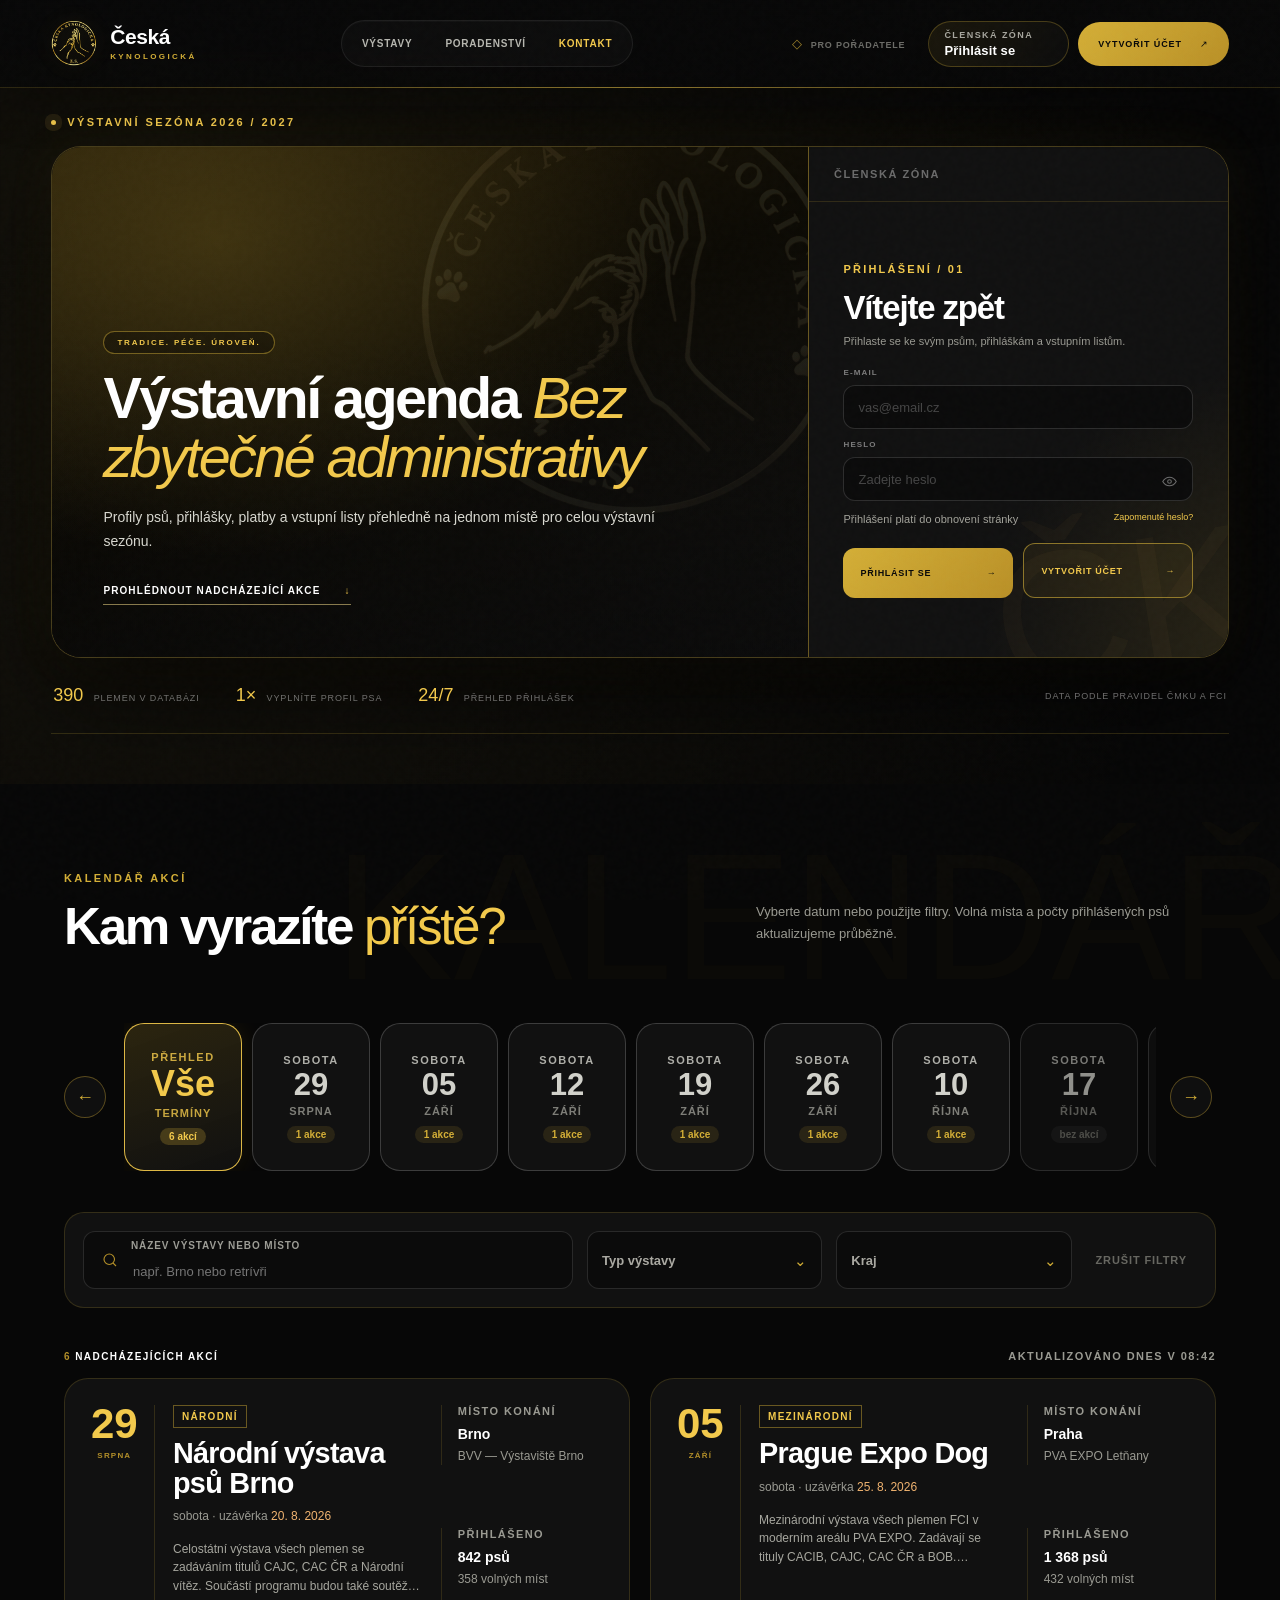
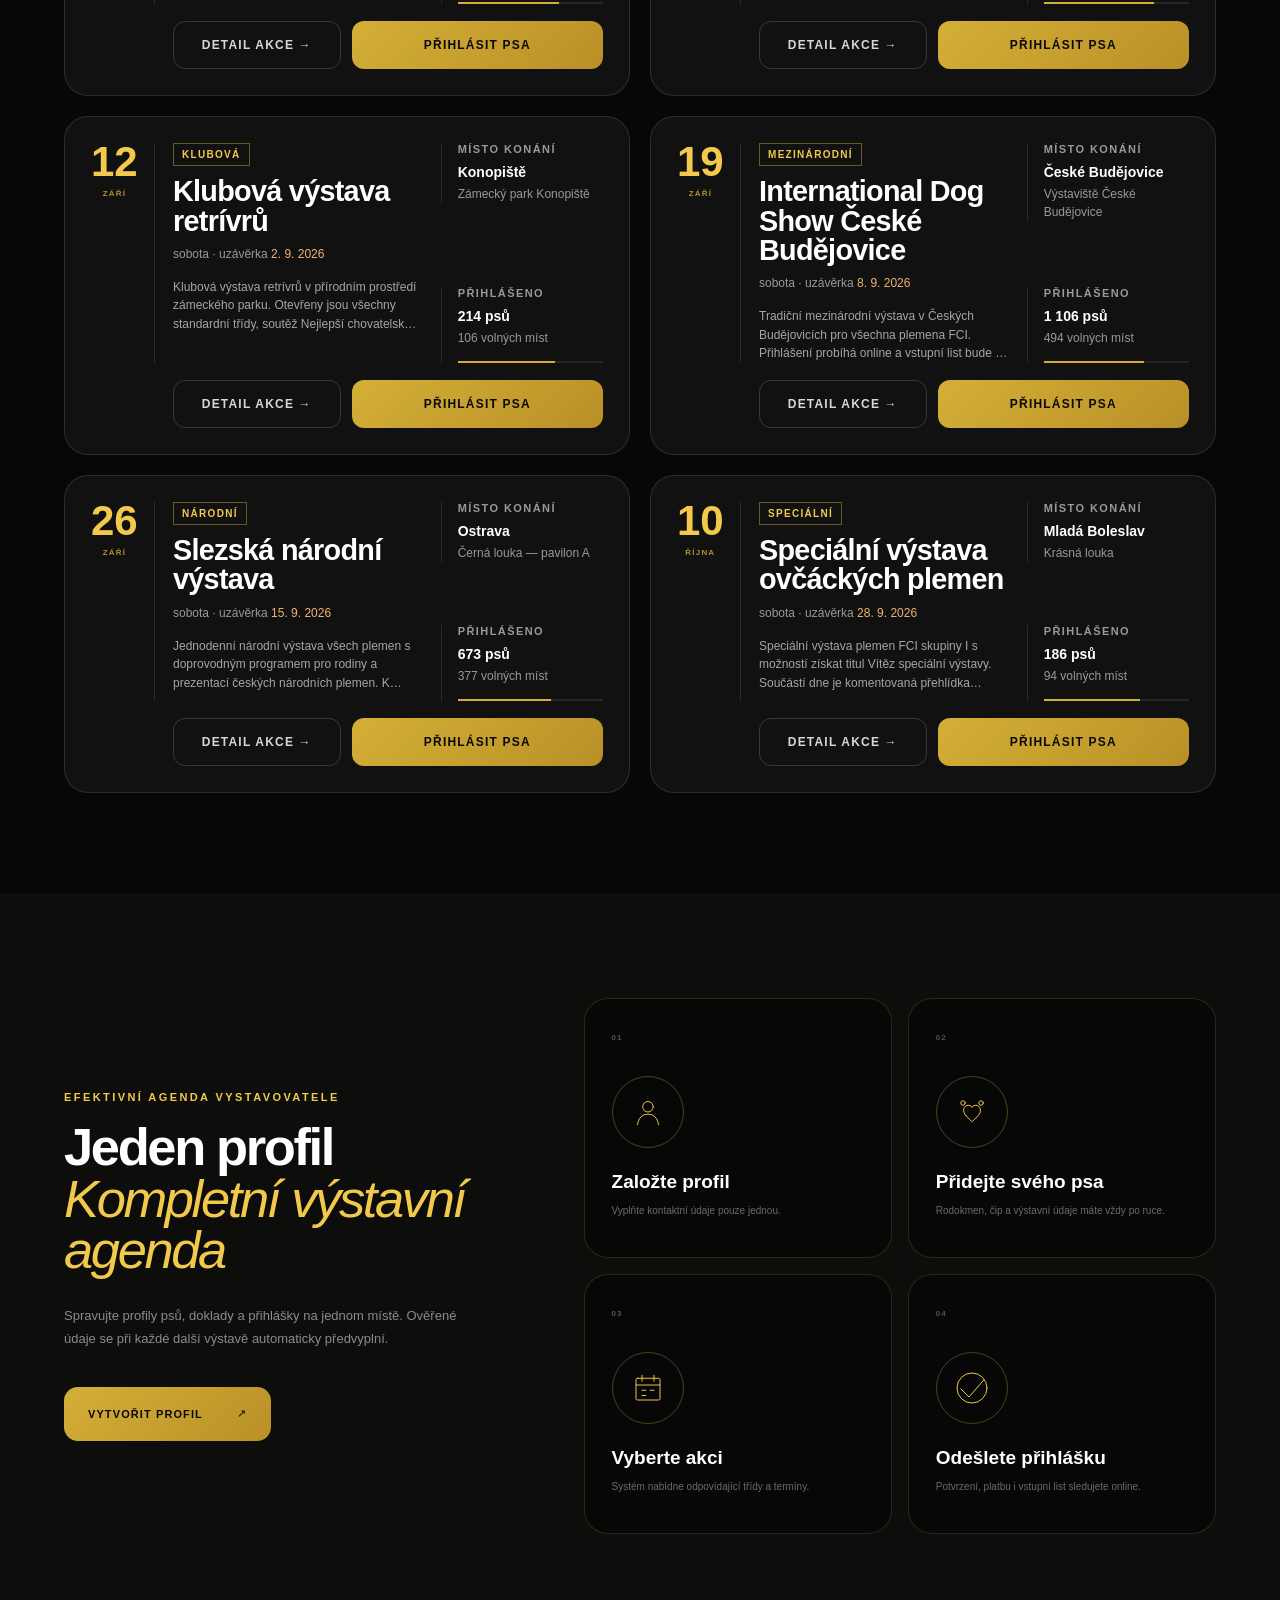
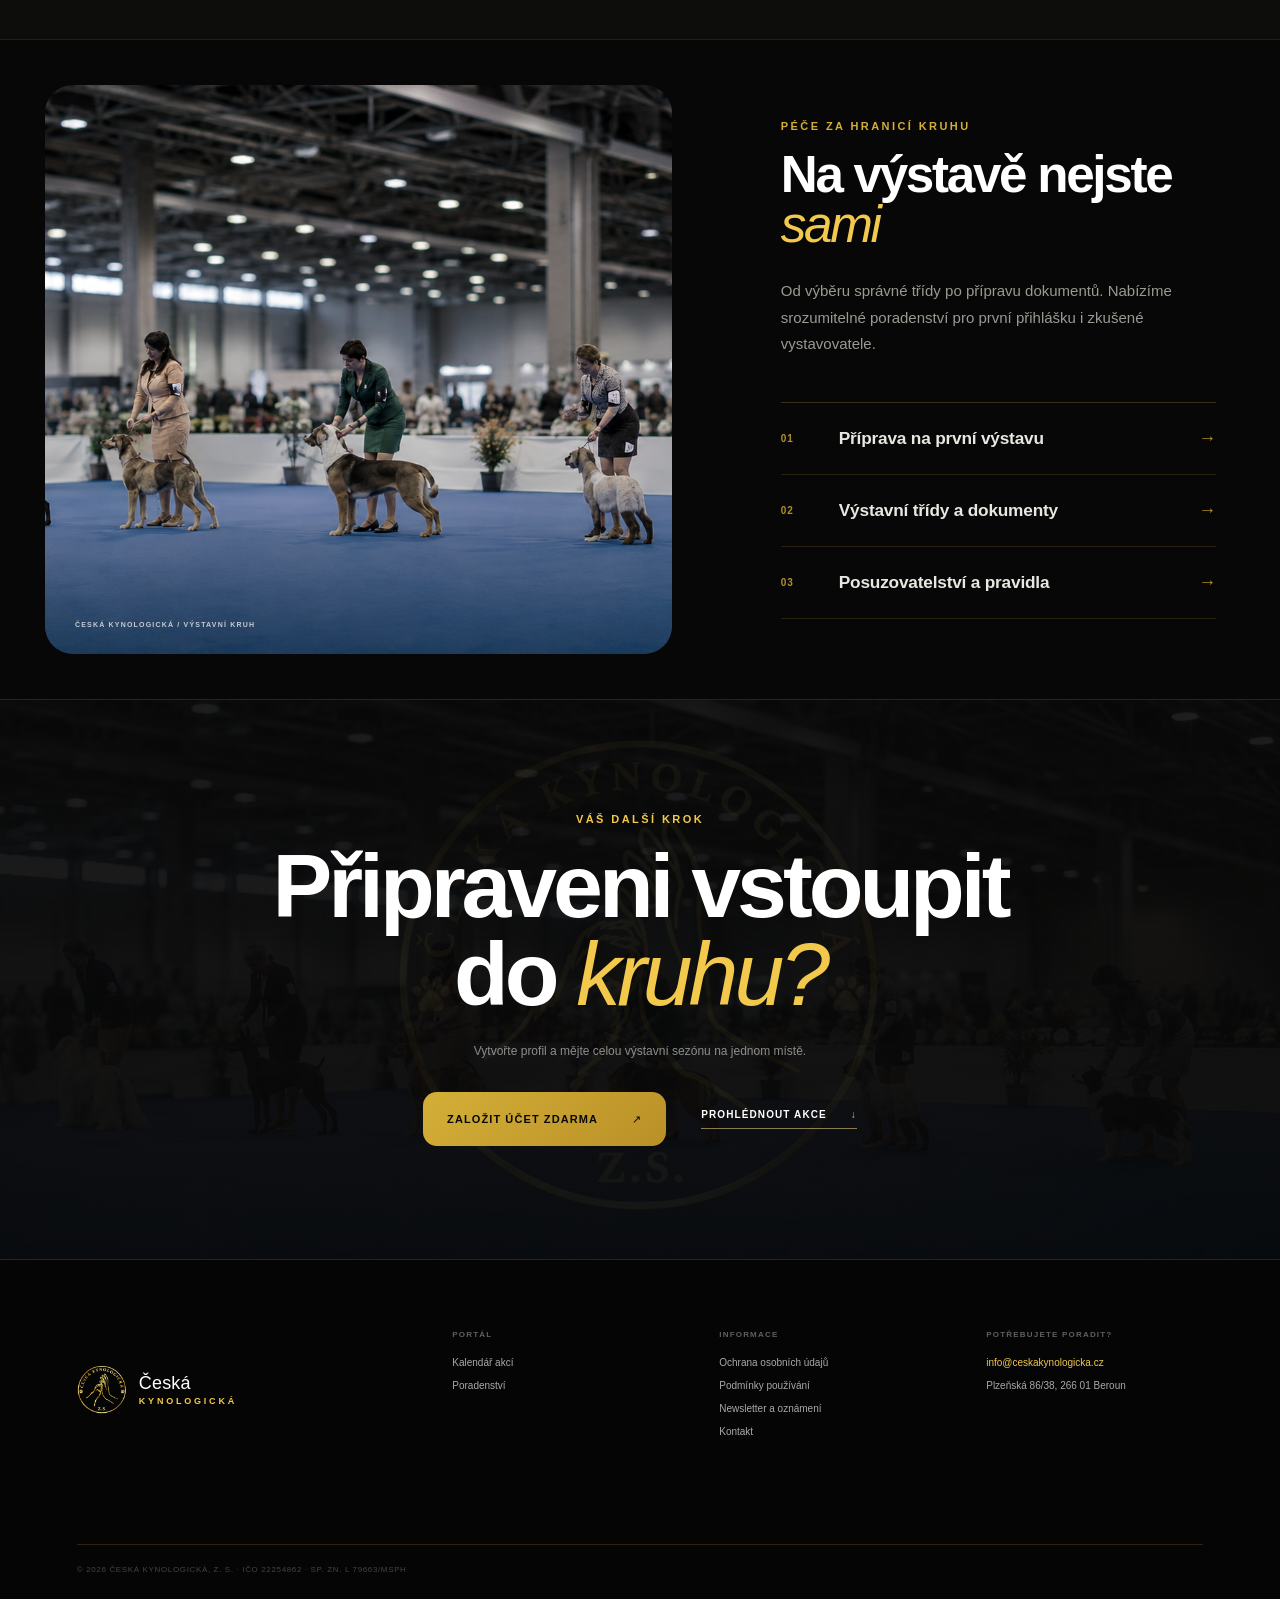
==== index.html @ 73553477 "1 verze" ====
<!doctype html>
<html lang="cs">
  <head>
    <meta charset="UTF-8" />
    <meta name="viewport" content="width=device-width, initial-scale=1.0" />
    <meta
      name="description"
      content="Česká kynologická — přehled výstav, profil psa a online přihlášky na jednom místě."
    />
    <meta name="theme-color" content="#090909" />
    <title>Česká kynologická | Výstavy psů</title>
    <link rel="icon" href="Zadani/logo-pruhledne.png" type="image/png" />
    <link rel="stylesheet" href="styles.css" />
    <link rel="stylesheet" href="portal.css" />
    <link rel="stylesheet" href="prototype-theme.css" />
  </head>
  <body>
    <div class="noise" aria-hidden="true"></div>

    <header class="site-header" id="top">
      <a class="brand" href="#top" aria-label="Česká kynologická — úvod">
        <img src="Zadani/logo-pruhledne.png" alt="" />
        <span>
          <b>Česká</b>
          <small>kynologická</small>
        </span>
      </a>

      <nav class="desktop-nav" aria-label="Hlavní navigace">
        <a href="#vystavy">Výstavy</a>
        <a href="#poradenstvi">Poradenství</a>
        <a href="#kontakt">Kontakt</a>
        <button class="desktop-profile-link" id="desktop-profile-link" type="button" data-open-member-profile hidden><span aria-hidden="true">○</span>Můj profil</button>
      </nav>

      <div class="header-actions">
        <button class="text-button admin-preview-link" type="button" data-enter-admin>
          <span aria-hidden="true">◇</span> Pro pořadatele
        </button>
        <button class="text-button header-member-access" id="header-member-access" type="button" data-open-account="login" aria-expanded="false" aria-controls="member-account-menu">
          <span class="header-member-guest-icon" aria-hidden="true">
            <svg viewBox="0 0 24 24"><circle cx="12" cy="8" r="3.5" /><path d="M5 20c.8-4.4 3.1-6.7 7-6.7s6.2 2.3 7 6.7" /></svg>
          </span>
          <span class="header-member-avatar" id="header-member-avatar" hidden>PN</span>
          <span class="header-member-copy">
            <small id="header-member-kicker">Členská zóna</small>
            <strong id="header-member-label">Přihlásit se</strong>
          </span>
          <span class="header-member-arrow" id="header-member-arrow" aria-hidden="true" hidden>→</span>
        </button>
        <button class="gold-button compact" id="header-register-button" type="button" data-open-account="register">
          Vytvořit účet
          <span aria-hidden="true">↗</span>
        </button>
        <button class="menu-button" type="button" aria-label="Otevřít menu" aria-expanded="false" aria-controls="mobile-navigation">
          <span></span><span></span>
        </button>
        <div class="member-account-menu" id="member-account-menu" hidden>
          <div class="member-account-menu-head"><span class="header-member-avatar">PN</span><div><small>Přihlášený profil</small><b>Petr Novák</b></div></div>
          <button type="button" data-open-member-zone><span>Členská zóna</span><small>Psi, přihlášky a výstavy</small></button>
          <button type="button" data-open-member-profile><span>Můj profil</span><small>Osobní a kontaktní údaje</small></button>
          <button class="member-account-signout" type="button" data-sign-out>Odhlásit se</button>
        </div>
      </div>

      <nav class="mobile-nav" id="mobile-navigation" aria-label="Mobilní navigace" hidden>
        <div class="mobile-nav-panel">
          <div class="mobile-nav-head">
            <div class="mobile-nav-title">
              <span>Hlavní nabídka</span>
              <b>Kam chcete pokračovat?</b>
            </div>
            <button class="mobile-nav-close" type="button" aria-label="Zavřít menu">×</button>
          </div>
          <div class="mobile-nav-links">
            <a href="#vystavy"><span>01</span><b>Výstavy</b><i>→</i></a>
            <a href="#poradenstvi"><span>02</span><b>Poradenství</b><i>→</i></a>
            <a href="#kontakt"><span>03</span><b>Kontakt</b><i>→</i></a>
            <button type="button" id="mobile-member-access" data-open-account="login"><span>04</span><b>Přihlásit se</b><i>→</i></button>
            <button type="button" id="mobile-profile-link" data-open-member-profile hidden><span>04</span><b>Můj profil</b><i>→</i></button>
            <button type="button" data-enter-admin><span>05</span><b>Pro pořadatele</b><i>↗</i></button>
          </div>
          <p class="mobile-nav-foot">Česká kynologická · výstavní sezóna 2026 / 2027</p>
        </div>
      </nav>
    </header>

    <main>
      <section class="hero-section" aria-labelledby="hero-title">
        <div class="eyebrow hero-eyebrow">
          <span class="live-dot"></span>
          Výstavní sezóna 2026 / 2027
        </div>

        <div class="hero-shell">
          <div class="video-pane">
            <div class="video-scrim"></div>

            <div class="hero-copy">
              <p class="kicker">Tradice. Péče. Úroveň.</p>
              <h1 id="hero-title">Výstavní agenda <em>Bez zbytečné administrativy</em></h1>
              <p>
                Profily psů, přihlášky, platby a vstupní listy přehledně na jednom
                místě pro celou výstavní sezónu.
              </p>
              <a class="hero-link" href="#vystavy">
                Prohlédnout nadcházející akce
                <span aria-hidden="true">↓</span>
              </a>
            </div>

            <div class="video-index" aria-hidden="true">
              <b>01</b><span></span><small>Česká kynologická</small>
            </div>
          </div>

          <aside class="login-pane" id="hero-auth-card" aria-label="Členská zóna">
            <div class="auth-flipper">
              <section class="auth-face auth-login-face" aria-labelledby="login-heading">
                <div class="login-topline">
                  <span>Členská zóna</span>
                </div>
                <div class="login-content" id="hero-login-content">
                  <span class="panel-number">PŘIHLÁŠENÍ / 01</span>
                  <h2 id="login-heading">Vítejte zpět</h2>
                  <p>Přihlaste se ke svým psům, přihláškám a vstupním listům.</p>

                  <form id="hero-login-form" class="login-form" novalidate>
                    <label>
                      <span>E-mail</span>
                      <input type="email" name="email" placeholder="vas@email.cz" autocomplete="email" required />
                    </label>
                    <label>
                      <span>Heslo</span>
                      <span class="password-field">
                        <input
                          type="password"
                          name="password"
                          placeholder="Zadejte heslo"
                          autocomplete="current-password"
                          required
                        />
                        <button class="password-toggle" type="button" aria-label="Zobrazit heslo">
                          <svg viewBox="0 0 24 24" aria-hidden="true">
                            <path d="M2.5 12s3.5-6 9.5-6 9.5 6 9.5 6-3.5 6-9.5 6-9.5-6-9.5-6Z" />
                            <circle cx="12" cy="12" r="2.6" />
                          </svg>
                        </button>
                      </span>
                    </label>
                    <div class="form-meta login-help-row">
                      <span class="session-note">Přihlášení platí do obnovení stránky</span>
                      <button class="inline-button" type="button" data-toast="Odkaz pro obnovu hesla jsme připravili.">
                        Zapomenuté heslo?
                      </button>
                    </div>
                    <div class="login-primary-actions">
                      <button class="gold-button login-submit" type="submit">
                        Přihlásit se
                        <span aria-hidden="true">→</span>
                      </button>
                      <button class="registration-button" type="button" data-hero-register>
                        Vytvořit účet
                        <span aria-hidden="true">→</span>
                      </button>
                    </div>
                  </form>
                </div>
                <div class="login-content hero-member-session" id="hero-member-session" hidden>
                  <span class="panel-number">PŘIHLÁŠENÝ PROFIL</span>
                  <div class="hero-member-identity"><span>PN</span><div><small>Členská zóna</small><h2>Petr Novák</h2></div></div>
                  <p>Spravujte své psy, přihlášky, dokumenty a platby na jednom místě.</p>
                  <div class="hero-member-summary"><span><b>2</b> psi v profilu</span><span><b>3</b> přihlášky</span></div>
                  <button class="gold-button" type="button" data-open-account="login">Otevřít členskou zónu <span>→</span></button>
                </div>
                <div class="panel-monogram" aria-hidden="true">ČK</div>
              </section>

              <section class="auth-face auth-register-face" aria-labelledby="hero-register-heading" aria-hidden="true">
                <div class="login-topline">
                  <span>Registrace / nový profil</span>
                  <button class="back-to-login" type="button" data-hero-login>← Přihlášení</button>
                </div>
                <div class="hero-register-content">
                  <div class="hero-register-fields">
                    <span class="panel-number">REGISTRACE / 02</span>
                    <h2 id="hero-register-heading">Vystavovatelský profil</h2>
                    <p>Údaje vyplníte jednou a následně je použijete pro všechny své psy a přihlášky.</p>
                    <form id="hero-register-form" class="hero-register-form" novalidate>
                      <div class="form-error-summary" id="registration-error-summary" role="alert" tabindex="-1" hidden>
                        <strong>Registraci zatím nelze odeslat</strong>
                        <p>Opravte prosím označená pole</p>
                        <ul></ul>
                      </div>
                      <fieldset class="registration-block">
                        <legend>Osobní údaje</legend>
                        <div class="hero-register-grid">
                          <label class="col-2 mobile-span-1"><span>Titul před</span><input name="titleBefore" autocomplete="honorific-prefix" placeholder="Ing." /></label>
                          <label class="col-4 mobile-span-3"><span>Jméno *</span><input name="firstName" autocomplete="given-name" required /></label>
                          <label class="col-4 mobile-span-3"><span>Příjmení *</span><input name="lastName" autocomplete="family-name" required /></label>
                          <label class="col-2 mobile-span-1"><span>Titul za</span><input name="titleAfter" autocomplete="honorific-suffix" placeholder="Ph.D." /></label>
                        </div>
                      </fieldset>

                      <fieldset class="registration-block">
                        <legend>Kontaktní údaje</legend>
                        <div class="hero-register-grid">
                          <label class="col-2 mobile-span-1"><span>Předvolba *</span><select name="dialCode" required><option value="+420">+420</option><option value="+421">+421</option><option value="+43">+43</option><option value="+49">+49</option></select></label>
                          <label class="col-4 mobile-span-3"><span>Telefonní číslo *</span><input type="tel" name="phone" autocomplete="tel-national" inputmode="tel" pattern="[0-9 ]{9,14}" placeholder="777 123 456" required /></label>
                          <label class="col-3 mobile-span-2"><span>E-mail *</span><input type="email" name="email" autocomplete="email" placeholder="vas@email.cz" required /></label>
                          <label class="col-3 mobile-span-2"><span>E-mail znovu *</span><input type="email" name="emailConfirmation" autocomplete="email" required /></label>
                        </div>
                      </fieldset>

                      <fieldset class="registration-block">
                        <legend>Trvalé bydliště</legend>
                        <div class="hero-register-grid">
                          <label class="col-5 mobile-span-4"><span>Ulice a č.p. *</span><input name="street" autocomplete="street-address" required /></label>
                          <label class="col-3 mobile-span-2"><span>Město *</span><input name="city" autocomplete="address-level2" required /></label>
                          <label class="col-2 mobile-span-2"><span>PSČ *</span><input name="zip" autocomplete="postal-code" inputmode="numeric" pattern="[0-9 ]{5,6}" required /></label>
                          <label class="col-2 mobile-span-4"><span>Stát *</span><select name="country" autocomplete="country-name" required><option>Česká republika</option><option>Slovensko</option><option>Rakousko</option><option>Německo</option><option>Polsko</option></select></label>
                        </div>
                      </fieldset>

                      <fieldset class="registration-block delivery-block">
                        <legend>Doručovací adresa</legend>
                        <label class="terms-check same-address-toggle"><input type="checkbox" name="sameAddress" checked /><span></span><span class="consent-copy">Stejná jako trvalé bydliště</span></label>
                        <div class="hero-register-grid delivery-address-fields" id="delivery-address-fields" hidden>
                          <label class="col-5 mobile-span-4"><span>Ulice a č.p. *</span><input name="deliveryStreet" autocomplete="shipping street-address" /></label>
                          <label class="col-3 mobile-span-2"><span>Město *</span><input name="deliveryCity" autocomplete="shipping address-level2" /></label>
                          <label class="col-2 mobile-span-2"><span>PSČ *</span><input name="deliveryZip" autocomplete="shipping postal-code" inputmode="numeric" pattern="[0-9 ]{5,6}" /></label>
                          <label class="col-2 mobile-span-4"><span>Stát *</span><select name="deliveryCountry" autocomplete="shipping country-name"><option>Česká republika</option><option>Slovensko</option><option>Rakousko</option><option>Německo</option><option>Polsko</option></select></label>
                        </div>
                      </fieldset>

                      <fieldset class="registration-block account-access-block">
                        <legend>Přístup do účtu</legend>
                        <div class="hero-register-grid">
                          <label class="col-4 mobile-span-4"><span>Uživatelské jméno *</span><input name="username" autocomplete="username" pattern="[A-Za-z0-9_.@-]{4,}" placeholder="např. jana.novakova" required /><small>Písmena, číslice a znaky _ . @ -</small></label>
                          <label class="col-4 mobile-span-2"><span>Heslo *</span><input type="password" name="password" autocomplete="new-password" minlength="8" pattern="(?=.*[a-z])(?=.*[A-Z])(?=.*\d).{8,}" required /><small>Min. 8 znaků, velké a malé písmeno, číslo.</small></label>
                          <label class="col-4 mobile-span-2"><span>Heslo znovu *</span><input type="password" name="passwordConfirmation" autocomplete="new-password" minlength="8" required /></label>
                        </div>
                      </fieldset>

                      <div class="registration-consents">
                        <label class="terms-check compact-consent primary-consent"><input type="checkbox" name="terms" required /><span></span><span class="consent-copy">Souhlasím s <a href="podminky.html">podmínkami</a> a potvrzuji seznámení se <a href="ochrana-osobnich-udaju.html">zpracováním osobních údajů</a>. *</span></label>
                        <label class="terms-check compact-consent adult-consent"><input type="checkbox" name="adult" required /><span></span><span class="consent-copy">Je mi alespoň 18 let, případně jednám jako zákonný zástupce. *</span></label>
                        <label class="terms-check compact-consent marketing-consent"><input type="checkbox" name="marketing" /><span></span><span class="consent-copy">Chci dobrovolně dostávat newsletter a pozvánky. <a href="newsletter.html">Podrobnosti</a></span></label>
                      </div>
                      <div class="registration-submit-bar">
                        <p><b>Máte vše vyplněno?</b><span>Povinné údaje zkontrolujeme před odesláním.</span></p>
                        <button class="gold-button hero-register-submit" type="submit">Dokončit registraci <span>→</span></button>
                      </div>
                    </form>
                  </div>

                  <div class="hero-registration-success" hidden>
                    <div class="success-seal">✓</div>
                    <span class="panel-number">REGISTRACE DOKONČENA</span>
                    <h2>Profil je připraven</h2>
                    <p>Účet pro adresu <b id="hero-registered-email">váš e-mail</b> byl vytvořen. Nyní můžete přidat své psy a spravovat přihlášky.</p>
                    <button class="gold-button" type="button" id="hero-continue-first-login">Otevřít můj profil <span>→</span></button>
                  </div>
                </div>
                <div class="panel-monogram" aria-hidden="true">ČK</div>
              </section>
            </div>
          </aside>
        </div>

        <div class="trust-row" aria-label="Výhody služby">
          <p><span>390</span> plemen v databázi</p>
          <p><span>1×</span> vyplníte profil psa</p>
          <p><span>24/7</span> přehled přihlášek</p>
          <p class="trust-note">Data podle pravidel ČMKU a FCI</p>
        </div>
      </section>

      <section class="events-section" id="vystavy" aria-labelledby="events-title">
        <div class="section-heading">
          <div>
            <p class="eyebrow dark">Kalendář akcí</p>
            <h2 id="events-title">Kam vyrazíte <em>příště?</em></h2>
          </div>
          <p class="heading-copy">
            Vyberte datum nebo použijte filtry. Volná místa a počty přihlášených psů
            aktualizujeme průběžně.
          </p>
        </div>

        <div class="calendar-reel-wrap" role="listbox" aria-label="Výběr data" tabindex="0">
          <button class="reel-arrow prev" id="calendar-prev" type="button" aria-label="Předchozí termíny">←</button>
          <div class="calendar-reel-glow" aria-hidden="true"></div>
          <div class="calendar-reel" id="calendar-reel"></div>
          <button class="reel-arrow next" id="calendar-next" type="button" aria-label="Další termíny">→</button>
        </div>

        <form class="event-filters" id="event-filters">
          <label class="search-field">
            <svg viewBox="0 0 24 24" aria-hidden="true">
              <circle cx="11" cy="11" r="7" />
              <path d="m20 20-4-4" />
            </svg>
            <span class="search-field-label">Název výstavy nebo místo</span>
            <input id="event-search" type="search" placeholder="např. Brno nebo retrívři" />
          </label>
          <div class="select-field" data-filter-label="Typ výstavy">
            <span>Typ výstavy</span>
            <select id="type-filter">
              <option value="all">Všechny typy</option>
              <option value="Mezinárodní">Mezinárodní</option>
              <option value="Národní">Národní</option>
              <option value="Klubová">Klubové</option>
              <option value="Speciální">Speciální</option>
            </select>
          </div>
          <div class="select-field" data-filter-label="Kraj">
            <span>Kraj</span>
            <select id="region-filter">
              <option value="all">Celá ČR</option>
              <option value="Praha">Praha</option>
              <option value="Středočeský">Středočeský kraj</option>
              <option value="Jihočeský">Jihočeský kraj</option>
              <option value="Jihomoravský">Jihomoravský kraj</option>
              <option value="Moravskoslezský">Moravskoslezský kraj</option>
            </select>
          </div>
          <button class="filter-reset" id="filter-reset" type="reset">Zrušit filtry</button>
        </form>

        <div class="list-heading">
          <p><span id="event-count">6</span> nadcházejících akcí</p>
          <span>Aktualizováno dnes v 08:42</span>
        </div>

        <div class="event-list" id="event-list" aria-live="polite"></div>
        <div class="empty-state" id="empty-state" hidden>
          <span>⌕</span>
          <h3>Žádná akce neodpovídá výběru</h3>
          <p>Zkuste jiné datum, typ výstavy nebo lokalitu.</p>
          <button class="outline-button" type="button" id="empty-reset">Zobrazit všechny akce</button>
        </div>
      </section>

      <section class="process-section" id="jak-to-funguje" aria-labelledby="process-title">
        <div class="process-intro">
          <p class="eyebrow">Efektivní agenda vystavovatele</p>
          <h2 id="process-title">Jeden profil<br /><em>Kompletní výstavní agenda</em></h2>
          <p>
            Spravujte profily psů, doklady a přihlášky na jednom místě. Ověřené údaje
            se při každé další výstavě automaticky předvyplní.
          </p>
          <button class="gold-button" type="button" data-open-account="register">
            Vytvořit profil
            <span aria-hidden="true">↗</span>
          </button>
        </div>

        <ol class="process-steps">
          <li>
            <span>01</span>
            <div class="step-icon" aria-hidden="true">
              <svg viewBox="0 0 48 48"><circle cx="24" cy="17" r="7" /><path d="M10 41c1.3-9 6-14 14-14s12.7 5 14 14" /></svg>
            </div>
            <h3>Založte profil</h3>
            <p>Vyplňte kontaktní údaje pouze jednou.</p>
          </li>
          <li>
            <span>02</span>
            <div class="step-icon" aria-hidden="true">
              <svg viewBox="0 0 48 48"><path d="M16 29c-6-6-3-14 3-14 4 0 5 3 5 3s1-3 5-3c6 0 9 8 3 14l-8 8-8-8Z" /><circle cx="12" cy="12" r="3" /><circle cx="36" cy="12" r="3" /></svg>
            </div>
            <h3>Přidejte svého psa</h3>
            <p>Rodokmen, čip a výstavní údaje máte vždy po ruce.</p>
          </li>
          <li>
            <span>03</span>
            <div class="step-icon" aria-hidden="true">
              <svg viewBox="0 0 48 48"><rect x="8" y="11" width="32" height="29" rx="2" /><path d="M8 20h32M16 7v8M32 7v8M16 27h5M27 27h5M16 34h5" /></svg>
            </div>
            <h3>Vyberte akci</h3>
            <p>Systém nabídne odpovídající třídy a termíny.</p>
          </li>
          <li>
            <span>04</span>
            <div class="step-icon" aria-hidden="true">
              <svg viewBox="0 0 48 48"><path d="M9 25 20 36 40 13" /><circle cx="24" cy="24" r="20" /></svg>
            </div>
            <h3>Odešlete přihlášku</h3>
            <p>Potvrzení, platbu i vstupní list sledujete online.</p>
          </li>
        </ol>
      </section>

      <section class="editorial-section" id="poradenstvi">
        <div class="editorial-image">
          <img src="cover.png" alt="Vystavovatelé se psy ve výstavním kruhu" loading="lazy" />
          <span>Česká kynologická / výstavní kruh</span>
        </div>
        <div class="editorial-copy">
          <p class="eyebrow dark">Péče za hranicí kruhu</p>
          <h2>Na výstavě nejste <em>sami</em></h2>
          <p>
            Od výběru správné třídy po přípravu dokumentů. Nabízíme srozumitelné
            poradenství pro první přihlášku i zkušené vystavovatele.
          </p>
          <div class="editorial-links">
            <a href="#kontakt"><span>01</span> Příprava na první výstavu <b>→</b></a>
            <a href="#kontakt"><span>02</span> Výstavní třídy a dokumenty <b>→</b></a>
            <a href="#kontakt"><span>03</span> Posuzovatelství a pravidla <b>→</b></a>
          </div>
        </div>
      </section>

      <section class="cta-section" id="kontakt">
        <img src="Zadani/logo-pruhledne.png" alt="" aria-hidden="true" />
        <p class="eyebrow">Váš další krok</p>
        <h2>Připraveni vstoupit<br />do <em>kruhu?</em></h2>
        <p>Vytvořte profil a mějte celou výstavní sezónu na jednom místě.</p>
        <div class="cta-actions">
          <button class="gold-button" type="button" data-open-account="register">Založit účet zdarma <span>↗</span></button>
          <a class="text-link" href="#vystavy">Prohlédnout akce <span>↓</span></a>
        </div>
      </section>
    </main>

    <footer class="site-footer">
      <div class="footer-brand">
        <img src="Zadani/logo-pruhledne.png" alt="" />
        <span><b>Česká</b><small>kynologická</small></span>
      </div>
      <div>
        <h3>Portál</h3>
        <a href="#vystavy">Kalendář akcí</a>
        <a href="#poradenstvi">Poradenství</a>
      </div>
      <div>
        <h3>Informace</h3>
        <a href="ochrana-osobnich-udaju.html">Ochrana osobních údajů</a>
        <a href="podminky.html">Podmínky používání</a>
        <a href="newsletter.html">Newsletter a oznámení</a>
        <a href="kontakt.html">Kontakt</a>
      </div>
      <div class="footer-contact">
        <h3>Potřebujete poradit?</h3>
        <a href="mailto:info@ceskakynologicka.cz">info@ceskakynologicka.cz</a>
        <span>Plzeňská 86/38, 266 01 Beroun</span>
      </div>
      <p class="copyright">© 2026 Česká kynologická, z. s. · IČO 22254862 · sp. zn. L 79663/MSPH</p>
    </footer>

    <section class="portal-shell member-portal-shell" id="member-portal" hidden aria-label="Členská zóna">
      <aside class="portal-sidebar">
        <a class="portal-brand" href="#" data-exit-portal aria-label="Česká kynologická — veřejný web">
          <img src="Zadani/logo-pruhledne.png" alt="" />
          <span><b>Česká</b><small>kynologická</small></span>
        </a>
        <div class="portal-account">
          <span>JN</span>
          <div><b>Petr Novák</b><small>Členský profil</small></div>
        </div>
        <nav aria-label="Členská navigace">
          <button class="active" type="button" data-member-panel="dogs"><span>◇</span><em>Moji psi</em><b id="member-dog-count">2</b></button>
          <div class="member-dog-subnav" aria-label="Profily psů">
            <div id="dog-roster-list">
              <button class="dog-roster-item active" type="button" data-dog-select="argo"><span>AG</span><div><b>Argo Golden Forest</b><small>Zlatý retrívr · pes</small></div><i>→</i></button>
              <button class="dog-roster-item" type="button" data-dog-select="bella"><span>BZ</span><div><b>Bella z Lučního dvora</b><small>Border kolie · fena</small></div><i>→</i></button>
            </div>
            <button class="dog-roster-add" type="button" data-open-dog><span>+</span><div><b>Přidat psa</b><small>Nový profil</small></div></button>
          </div>
          <button type="button" data-member-panel="applications"><span>▤</span><em>Přihlášky</em><b>3</b></button>
          <button type="button" data-member-panel="member-events"><span>□</span><em>Výstavy</em></button>
          <button type="button" data-member-panel="profile"><span>○</span><em>Můj profil</em></button>
        </nav>
        <div class="portal-sidebar-bottom">
          <button type="button" data-exit-portal>← Veřejný web</button>
          <button type="button" data-sign-out>Odhlásit se</button>
        </div>
      </aside>

      <div class="portal-main">
        <header class="portal-topbar">
          <button class="portal-menu" type="button" aria-label="Otevřít navigaci">☰</button>
          <div><span>Členská zóna</span><b id="member-panel-title">Moji psi</b></div>
          <button class="notification-button" type="button" aria-label="Oznámení">◌<i>2</i></button>
        </header>

        <main class="portal-content">
          <section class="portal-panel active" data-member-content="dogs">
            <div class="portal-welcome compact member-page-heading"><div><p class="eyebrow dark">Evidence psů</p><h1>Moji psi</h1><p>Každý pes má vlastní profil, dokumenty, ocenění a historii výstavních přihlášek</p></div><button class="gold-button" type="button" data-open-dog>+ Přidat psa</button></div>
            <div class="member-mobile-dog-switcher" aria-label="Vyberte profil psa">
              <button class="active" type="button" data-dog-select="argo"><span>AG</span><b>Argo</b></button>
              <button type="button" data-dog-select="bella"><span>BZ</span><b>Bella</b></button>
              <button class="member-mobile-add-dog" type="button" data-open-dog><span>+</span><b>Přidat</b></button>
            </div>
            <div class="member-dog-workspace" id="dog-profile-view">
              <article class="dog-detail-card">
                <header class="dog-detail-head"><div><span class="dog-detail-avatar" id="dog-detail-avatar">AG</span><div><p>Profil psa</p><h2 id="dog-detail-name">Argo Golden Forest</h2><small id="dog-detail-meta">Zlatý retrívr · pes</small></div></div><button class="dog-edit-button" id="dog-detail-edit" type="button" data-edit-dog>Upravit údaje →</button></header>
                <nav class="dog-detail-tabs" aria-label="Detail psa">
                  <button class="active" type="button" data-dog-tab="basic">Základní údaje</button>
                  <button type="button" data-dog-tab="documents">Dokumenty <b>2</b></button>
                  <button type="button" data-dog-tab="awards">Ocenění <b>2</b></button>
                </nav>

                <section class="dog-detail-section active" data-dog-tab-content="basic">
                  <section class="dog-summary-section"><div class="dog-form-heading"><span>01</span><div><h3>Identifikace psa</h3><p>Údaje podle průkazu původu a označení psa</p></div></div><dl class="dog-facts-grid">
                    <div class="wide"><dt>Celé jméno</dt><dd data-dog-display="fullName"></dd></div><div><dt>Jméno psa</dt><dd data-dog-display="callName"></dd></div><div><dt>Pohlaví</dt><dd data-dog-display="sex"></dd></div>
                    <div><dt>Zápisové číslo</dt><dd data-dog-display="registration"></dd></div><div><dt>Číslo čipu</dt><dd data-dog-display="chip"></dd></div><div><dt>Datum narození</dt><dd data-dog-display="birth"></dd></div><div><dt>Tetovací číslo</dt><dd data-dog-display="tattoo"></dd></div>
                  </dl></section>
                  <section class="dog-summary-section"><div class="dog-form-heading"><span>02</span><div><h3>Původ a plemeno</h3><p>Chovatelská stanice, chovatel a zařazení plemene</p></div></div><dl class="dog-facts-grid">
                    <div class="wide"><dt>Plemeno</dt><dd data-dog-display="breed"></dd></div><div class="wide"><dt>Skupina plemen</dt><dd data-dog-display="breedGroup"></dd></div><div><dt>Varieta</dt><dd data-dog-display="variety"></dd></div>
                    <div><dt>Chovatelská stanice</dt><dd data-dog-display="kennel"></dd></div><div><dt>Chovatel</dt><dd data-dog-display="breeder"></dd></div><div><dt>Vlastník</dt><dd>Petr Novák</dd></div>
                    <div><dt>Otec</dt><dd data-dog-display="fatherName"></dd><small data-dog-display="fatherRegistration"></small></div><div><dt>Matka</dt><dd data-dog-display="motherName"></dd><small data-dog-display="motherRegistration"></small></div>
                  </dl></section>
                </section>

                <section class="dog-detail-section" data-dog-tab-content="documents">
                  <div class="dog-section-intro"><div><p class="eyebrow dark">Doklady psa</p><h3>Dokumenty</h3><span>Nahrajte průkaz původu a další doklady ve formátu PDF, JPG nebo PNG</span></div></div>
                  <div class="member-upload-grid"><label class="member-upload-card"><input id="pedigree-upload" type="file" accept=".pdf,.jpg,.jpeg,.png" /><span>PP</span><div><b>Nahrát průkaz původu</b><small>PDF, JPG nebo PNG · max. 10 MB</small></div></label><label class="member-upload-card"><input id="dog-document-upload" type="file" accept=".pdf,.jpg,.jpeg,.png" multiple /><span>+</span><div><b>Přidat další dokument</b><small>Například pracovní certifikát nebo zdravotní vyšetření</small></div></label></div>
                  <div class="member-file-list" id="dog-document-list"><article><span class="file-type">PDF</span><div><b>Průkaz původu — Argo</b><small>argo-prukaz-puvodu.pdf · 1,8 MB</small></div><i class="status-badge paid">Ověřeno</i><button type="button" data-toast="Náhled dokumentu je připravený.">Zobrazit</button></article><article><span class="file-type image">JPG</span><div><b>Výsledek RTG</b><small>rtg-argo.jpg · 920 kB</small></div><i class="status-badge review">Čeká na kontrolu</i><button type="button" data-toast="Náhled dokumentu je připravený.">Zobrazit</button></article></div>
                </section>

                <section class="dog-detail-section" data-dog-tab-content="awards">
                  <div class="dog-section-intro"><div><p class="eyebrow dark">Výstavní výsledky</p><h3>Ocenění a šampionáty</h3><span>Uložte diplomy, posudky a potvrzení pro další přihlášky</span></div><label class="member-upload-button"><input id="award-upload" type="file" accept=".pdf,.jpg,.jpeg,.png" multiple />+ Nahrát ocenění</label></div>
                  <div class="award-list" id="dog-award-list"><article><time><b>12</b><span>KVĚ<br />2026</span></time><div><span class="status-badge paid">V1 · CAC</span><h4>Klubová výstava retrívrů</h4><p>Třída otevřená · rozhodčí Marie Novotná</p><small>diplom-klubova-vystava.pdf</small></div><button type="button" data-toast="Náhled ocenění je připravený.">Dokument →</button></article><article><time><b>18</b><span>DUB<br />2026</span></time><div><span class="status-badge paid">V1 · CACIB</span><h4>Jarní mezinárodní výstava Praha</h4><p>Třída otevřená · rozhodčí Petr Vacek</p><small>posudek-praha.jpg</small></div><button type="button" data-toast="Náhled ocenění je připravený.">Dokument →</button></article></div>
                </section>
              </article>
            </div>

            <section class="dog-create-view" id="dog-create-view" hidden>
              <header class="dog-create-head"><button type="button" data-cancel-dog-create>← Zpět k profilu</button><div><p class="eyebrow dark" id="dog-form-eyebrow">Nový profil psa</p><h2 id="dog-form-title">Přidat psa</h2><span id="dog-form-copy">Údaje vyplňte podle průkazu původu. Fotografii můžete doplnit dobrovolně</span></div></header>
              <form class="dog-create-form" id="dog-create-form" novalidate>
                <section class="dog-create-intro">
                  <label class="dog-photo-upload"><input id="new-dog-photo" name="newDogPhoto" type="file" accept=".jpg,.jpeg,.png" /><span id="dog-photo-preview"><b>+</b><small>Fotografie psa</small></span></label>
                  <div><h3>Základní profil</h3><p>Fotografie je nepovinná. Pro další přihlášky jsou důležité především údaje z průkazu původu</p><small>JPG nebo PNG · maximálně 10 MB</small></div>
                </section>

                <section class="dog-form-group"><div class="dog-form-heading"><span>01</span><div><h3>Identifikace psa</h3><p>Povinné identifikační údaje a označení psa</p></div></div><div class="member-form-grid floating-form-grid">
                  <label class="floating-field span-4"><input name="newDogCallName" placeholder=" " required /><span>Jméno psa *</span></label><label class="floating-field span-8"><input name="newDogName" placeholder=" " required /><span>Celé jméno podle průkazu původu *</span></label>
                  <label class="floating-field span-4"><input name="newDogRegistration" placeholder=" " required /><span>Zápisové číslo *</span></label><label class="floating-field span-4"><input name="newDogChip" inputmode="numeric" placeholder=" " required /><span>Číslo čipu *</span></label><label class="floating-field span-4"><input name="newDogTattoo" placeholder=" " /><span>Tetovací číslo</span></label>
                  <label class="floating-field span-4"><input type="date" name="newDogBirth" placeholder=" " required /><span>Datum narození *</span></label><label class="floating-field span-4"><select name="newDogSex" required><option value="" selected></option><option>Pes</option><option>Fena</option></select><span>Pohlaví *</span></label><label class="floating-field span-4"><input name="newDogVariety" placeholder=" " /><span>Varieta plemene</span></label>
                </div></section>

                <section class="dog-form-group"><div class="dog-form-heading"><span>02</span><div><h3>Původ a plemeno</h3><p>Plemeno vyberete z kompletního katalogu ČMKU</p></div></div><div class="member-form-grid floating-form-grid">
                  <label class="floating-field span-4"><input name="newDogKennel" placeholder=" " /><span>Chovatelská stanice</span></label><label class="floating-field span-4"><input name="newDogBreeder" placeholder=" " /><span>Chovatel</span></label>
                  <div class="floating-picker-wrap span-4"><button class="floating-picker" type="button" data-open-breed-picker="group"><span>Skupina plemen *</span><b id="new-dog-group-label">Vybrat skupinu</b><i>⌄</i></button><input id="new-dog-group" name="newDogBreedGroup" type="hidden" required /></div>
                  <div class="floating-picker-wrap span-6"><button class="floating-picker" type="button" data-open-breed-picker="breed"><span>Plemeno *</span><b id="new-dog-breed-label">Vybrat plemeno</b><i>⌄</i></button><input id="new-dog-breed" name="newDogBreed" type="hidden" required /></div><label class="floating-field span-3"><input name="newDogFatherRegistration" placeholder=" " /><span>Zápisové číslo otce</span></label><label class="floating-field span-3"><input name="newDogFatherName" placeholder=" " /><span>Jméno otce</span></label>
                  <label class="floating-field span-6"><input value="Petr Novák" placeholder=" " readonly /><span>Jméno vlastníka</span></label><label class="floating-field span-3"><input name="newDogMotherRegistration" placeholder=" " /><span>Zápisové číslo matky</span></label><label class="floating-field span-3"><input name="newDogMotherName" placeholder=" " /><span>Jméno matky</span></label>
                </div></section>

                <section class="dog-create-documents"><div><h3>Průkaz původu</h3><p>Doklad můžete nahrát nyní nebo později v profilu psa</p></div><label><input name="newDogPedigree" type="file" accept=".pdf,.jpg,.jpeg,.png" /><span>↑</span><b>Nahrát dokument</b><small>PDF, JPG nebo PNG</small></label></section>
                <div class="dog-create-actions"><button class="outline-button" type="button" data-cancel-dog-create>Zrušit</button><button class="gold-button" id="dog-form-submit" type="submit">Vytvořit profil psa →</button></div>
              </form>
            </section>
          </section>

          <section class="portal-panel" data-member-content="applications">
            <div class="portal-welcome compact"><div><p class="eyebrow dark">Historie a stav</p><h1>Moje přihlášky</h1><p>Stav přihlášení, plateb a vstupních listů přehledně na jednom místě.</p></div></div>
            <div class="member-application-list"><article><div class="member-application-date"><b>05</b><span>ZÁŘ 2026</span></div><div class="member-application-main"><span>Mezinárodní výstava</span><h2>Prague Expo Dog</h2><p>PVA EXPO Letňany, Praha</p></div><div class="member-application-dog"><span>Přihlášený pes</span><b>Argo Golden Forest</b><small>Třída otevřená</small></div><div class="member-application-state"><span class="status-badge paid">Zaplaceno</span><small>1 100 Kč</small></div><button type="button" data-member-application-detail="prague">Detail →</button></article><article><div class="member-application-date"><b>29</b><span>SRP 2026</span></div><div class="member-application-main"><span>Národní výstava</span><h2>Národní výstava psů Brno</h2><p>BVV — Výstaviště Brno</p></div><div class="member-application-dog"><span>Přihlášený pes</span><b>Bella z Lučního dvora</b><small>Třída mladých</small></div><div class="member-application-state"><span class="status-badge pending">Čeká na platbu</span><small>1 100 Kč</small></div><button type="button" data-member-application-detail="brno">Zaplatit →</button></article><article><div class="member-application-date"><b>12</b><span>ZÁŘ 2026</span></div><div class="member-application-main"><span>Klubová výstava</span><h2>Klubová výstava retrívrů</h2><p>Zámecký park Konopiště</p></div><div class="member-application-dog"><span>Přihlášený pes</span><b>Argo Golden Forest</b><small>Třída otevřená</small></div><div class="member-application-state"><span class="status-badge review">Kontrola dokladů</span><small>850 Kč</small></div><button type="button" data-member-application-detail="retriever">Detail →</button></article></div>
          </section>

          <section class="portal-panel" data-member-content="application-detail">
            <button class="inline-back" type="button" data-member-panel="applications">← Zpět na přihlášky</button>
            <header class="member-application-detail-head"><div><p class="eyebrow dark">Detail přihlášky</p><h1 id="member-application-detail-title">Prague Expo Dog</h1><span id="member-application-detail-place">PVA EXPO Letňany · 5. 9. 2026</span></div><span class="status-badge paid" id="member-application-detail-status">Zaplaceno</span></header>
            <div class="member-application-detail-body"><section><h2>Přihlášený pes</h2><dl><div><dt>Pes</dt><dd id="member-detail-dog">Argo Golden Forest</dd></div><div><dt>Plemeno</dt><dd id="member-detail-breed">Zlatý retrívr</dd></div><div><dt>Třída</dt><dd id="member-detail-class">Třída otevřená</dd></div><div><dt>Zápisové číslo</dt><dd id="member-detail-registration">ČLP/GR/24440</dd></div></dl></section><section><h2>Stav přihlášky</h2><ol class="application-status-line"><li class="done"><span>✓</span><div><b>Přihláška odeslána</b><small>14. 8. 2026</small></div></li><li class="done"><span>✓</span><div><b>Doklady zkontrolovány</b><small>16. 8. 2026</small></div></li><li class="done" id="member-detail-payment-step"><span>✓</span><div><b>Platba spárována</b><small id="member-detail-payment-date">16. 8. 2026</small></div></li><li><span>4</span><div><b>Vstupní list</b><small>Bude dostupný 3 dny před akcí</small></div></li></ol></section></div>
            <footer class="member-application-detail-footer"><div><span>Registrační poplatek</span><b id="member-detail-price">1 100 Kč</b><small id="member-detail-payment-note">Uhrazeno QR platbou</small></div><button class="gold-button" id="member-detail-primary-action" type="button" data-toast="Potvrzení o platbě je připravené ke stažení.">Stáhnout potvrzení →</button></footer>
          </section>

          <section class="portal-panel" data-member-content="member-events">
            <div class="portal-welcome compact"><div><p class="eyebrow dark">Kalendář</p><h1>Nadcházející výstavy</h1><p>Vyberte akci a přihlaste uloženého psa bez opakovaného vyplňování.</p></div></div>
            <div class="member-event-grid" id="member-event-grid"></div>
          </section>

          <section class="portal-panel" data-member-content="profile">
            <div class="portal-welcome compact"><div><p class="eyebrow dark">Účet</p><h1>Osobní údaje a souhlasy</h1><p>Spravujte kontaktní údaje, zabezpečení a dobrovolná marketingová nastavení.</p></div></div>
            <div class="profile-settings-grid member-profile-layout">
              <form class="settings-card member-profile-card" id="profile-form"><div class="card-heading"><div><span>Osobní a kontaktní údaje</span><h2>Petr Novák</h2></div></div><div class="member-form-grid"><label class="span-2"><span>Titul před</span><input value="Ing." /></label><label class="span-5"><span>Jméno</span><input value="Petr" required /></label><label class="span-5"><span>Příjmení</span><input value="Novák" required /></label><label class="span-2"><span>Předvolba</span><select><option>+420</option><option>+421</option></select></label><label class="span-4"><span>Telefon</span><input value="777 123 456" required /></label><label class="span-6"><span>E-mail</span><input type="email" value="petr.novak@email.cz" required /></label></div><div class="member-profile-divider"><span>Trvalé bydliště</span></div><div class="member-form-grid"><label class="span-6"><span>Ulice a č.p.</span><input value="Výstavní 12" required /></label><label class="span-3"><span>Město</span><input value="Praha" required /></label><label class="span-3"><span>PSČ</span><input value="110 00" required /></label></div><div class="member-profile-divider"><span>Doručovací adresa</span><label><input type="checkbox" checked /> Stejná jako trvalé bydliště</label></div><div class="profile-submit-row"><p><b>Údaje používáme pro výstavní přihlášky</b><small>Změny se nepromítnou do již odeslaných přihlášek</small></p><button class="gold-button" type="submit">Uložit změny</button></div></form>
              <div class="settings-stack"><section class="settings-card"><div class="card-heading"><div><span>Komunikace</span><h2>E-mailová nastavení</h2></div></div><label class="switch-row"><span><b>Provozní oznámení</b><small>Potvrzení, platby, změny a vstupní listy. Nezbytná součást služby.</small></span><input type="checkbox" checked disabled /><i></i></label><label class="switch-row"><span><b>Newsletter a nabídky</b><small>Dobrovolný souhlas. Lze kdykoli vypnout.</small></span><input id="member-marketing" type="checkbox" /><i></i></label></section><section class="settings-card danger-card"><div><span>Účet a data</span><h2>Soukromí</h2><p>Požádejte o kopii údajů nebo smazání účtu. Zákonné archivační povinnosti tím nejsou dotčeny.</p></div><button class="outline-button" type="button" data-toast="Žádost o export dat byla v prototypu zaznamenána.">Exportovat moje data</button><button class="text-danger" type="button" data-toast="Žádost o zrušení účtu byla v prototypu zaznamenána.">Požádat o zrušení účtu</button></section></div>
            </div>
          </section>
        </main>
      </div>
    </section>

    <section class="portal-shell admin-shell" id="admin-portal" hidden aria-label="Administrace výstav">
      <aside class="portal-sidebar">
        <a class="portal-brand" href="#" data-exit-portal><img src="Zadani/logo-pruhledne.png" alt="" /><span><b>Česká</b><small>administrace</small></span></a>
        <div class="admin-mode-label">Pořadatelský účet</div>
        <nav aria-label="Administrace">
          <button class="active" type="button" data-admin-panel="admin-overview"><span>⌂</span><em>Přehled</em></button>
          <button type="button" data-admin-panel="admin-events"><span>□</span><em>Výstavy</em><b>4</b></button>
          <button type="button" data-admin-panel="admin-payments"><span>₭</span><em>Platby</em></button>
          <button type="button" data-admin-panel="admin-propositions"><span>¶</span><em>Propozice<span class="nav-detail"> a PDF</span></em></button>
        </nav>
        <div class="portal-sidebar-bottom"><button type="button" data-switch-member>Ukázat členskou zónu</button><button type="button" data-exit-portal>← Veřejný web</button></div>
      </aside>
      <div class="portal-main">
        <header class="portal-topbar"><button class="portal-menu" type="button" aria-label="Otevřít navigaci">☰</button><div><span>Administrace</span><b id="admin-panel-title">Přehled</b></div><button class="gold-button compact" type="button" data-create-event>+ Nová výstava</button></header>
        <main class="portal-content">
          <section class="portal-panel active" data-admin-content="admin-overview">
            <div class="portal-welcome compact"><div><p class="eyebrow dark">Pořadatelský přehled</p><h1>Všechny výstavy</h1><p>Vyberte nadcházející nebo ukončenou výstavu a otevřete její přihlášky, platby, rozpočet a propozice.</p></div><button class="gold-button" type="button" data-create-event>+ Vytvořit výstavu</button></div>
            <section class="admin-show-section" aria-labelledby="upcoming-admin-shows"><div class="admin-show-section-head"><div><span>Nadcházející</span><h2 id="upcoming-admin-shows">Aktivní a připravované výstavy</h2></div><b>4 výstavy</b></div><div class="admin-show-grid">
              <button class="admin-show-card featured" type="button" data-admin-event-detail data-title="Národní výstava psů Brno" data-copy="Aktuální stav přihlášek, plateb a rozpočtu k 18. 8. 2026." data-dogs="842" data-exhibitors="768" data-paid="719" data-revenue="928 tis." data-deadline="2 dny"><span class="admin-show-date"><b>29</b><small>SRP 2026</small></span><span class="admin-show-copy"><i>Přihlašování otevřeno</i><strong>Národní výstava psů Brno</strong><small>BVV — Výstaviště Brno</small></span><span class="admin-show-stats"><small>Přihlášeno</small><b>842 / 1 200</b></span><span class="admin-show-arrow">→</span></button>
              <button class="admin-show-card" type="button" data-admin-event-detail data-title="Prague Expo Dog" data-copy="Aktuální stav mezinárodní výstavy v PVA EXPO Letňany." data-dogs="1 368" data-exhibitors="1 219" data-paid="1 248" data-revenue="1,54 mil." data-deadline="8 dní"><span class="admin-show-date"><b>05</b><small>ZÁŘ 2026</small></span><span class="admin-show-copy"><i>Přihlašování otevřeno</i><strong>Prague Expo Dog</strong><small>PVA EXPO Letňany</small></span><span class="admin-show-stats"><small>Přihlášeno</small><b>1 368 / 1 800</b></span><span class="admin-show-arrow">→</span></button>
              <button class="admin-show-card" type="button" data-admin-event-detail data-title="Klubová výstava retrívrů" data-copy="Přehled klubové výstavy retrívrů v Konopišti." data-dogs="426" data-exhibitors="392" data-paid="389" data-revenue="421 tis." data-deadline="16 dní"><span class="admin-show-date"><b>12</b><small>ZÁŘ 2026</small></span><span class="admin-show-copy"><i>Příjem přihlášek</i><strong>Klubová výstava retrívrů</strong><small>Konopiště</small></span><span class="admin-show-stats"><small>Přihlášeno</small><b>426 / 650</b></span><span class="admin-show-arrow">→</span></button>
              <button class="admin-show-card" type="button" data-admin-event-detail data-title="International Dog Show České Budějovice" data-copy="Příprava mezinárodní výstavy na českobudějovickém výstavišti." data-dogs="1 012" data-exhibitors="916" data-paid="895" data-revenue="1,1 mil." data-deadline="29 dní"><span class="admin-show-date"><b>19</b><small>ZÁŘ 2026</small></span><span class="admin-show-copy"><i>Přihlašování otevřeno</i><strong>International Dog Show České Budějovice</strong><small>Výstaviště České Budějovice</small></span><span class="admin-show-stats"><small>Přihlášeno</small><b>1 012 / 1 600</b></span><span class="admin-show-arrow">→</span></button>
            </div></section>
            <section class="admin-show-section past" aria-labelledby="past-admin-shows"><div class="admin-show-section-head"><div><span>Archiv</span><h2 id="past-admin-shows">Ukončené výstavy</h2></div><b>2 výstavy</b></div><div class="admin-show-grid compact">
              <button class="admin-show-card" type="button" data-admin-event-detail data-title="Jarní mezinárodní výstava Praha" data-copy="Výstava byla ukončena a finančně uzavřena." data-dogs="1 543" data-exhibitors="1 378" data-paid="1 543" data-revenue="1,78 mil." data-deadline="Ukončeno"><span class="admin-show-date"><b>18</b><small>DUB 2026</small></span><span class="admin-show-copy"><i class="closed">Ukončeno</i><strong>Jarní mezinárodní výstava Praha</strong><small>PVA EXPO Letňany</small></span><span class="admin-show-stats"><small>Výsledek</small><b>+286 400 Kč</b></span><span class="admin-show-arrow">→</span></button>
              <button class="admin-show-card" type="button" data-admin-event-detail data-title="Klubová výstava ovčáckých plemen" data-copy="Výstava byla ukončena, doklady a výsledky jsou archivované." data-dogs="318" data-exhibitors="294" data-paid="318" data-revenue="302 tis." data-deadline="Ukončeno"><span class="admin-show-date"><b>23</b><small>KVĚ 2026</small></span><span class="admin-show-copy"><i class="closed">Ukončeno</i><strong>Klubová výstava ovčáckých plemen</strong><small>Zbraslav u Brna</small></span><span class="admin-show-stats"><small>Výsledek</small><b>+74 800 Kč</b></span><span class="admin-show-arrow">→</span></button>
            </div></section>
          </section>

          <section class="portal-panel" data-admin-content="admin-event-detail">
            <div class="detail-back-row"><button class="inline-back" type="button" data-admin-panel="admin-overview">← Zpět na seznam výstav</button></div>
            <div class="portal-welcome"><div><p class="eyebrow dark">Pořadatelský dashboard</p><h1 id="admin-detail-title">Národní výstava psů Brno</h1><p id="admin-detail-copy">Aktuální stav přihlášek, plateb a rozpočtu k 18. 8. 2026.</p></div><button class="outline-button" type="button" data-toast="Úprava parametrů výstavy je připravená.">Upravit výstavu</button></div>
            <div class="metric-grid admin-metrics"><article><span>Přihlášených psů</span><b id="admin-detail-dogs">842</b><small>aktuální počet záznamů</small></article><article><span>Uhrazené přihlášky</span><b id="admin-detail-paid">719</b><small>spárované platby</small></article><article><span>Tržby</span><b id="admin-detail-revenue">928 tis.</b><small>aktuálně přijaté platby</small></article><article class="metric-alert"><span>Do uzávěrky</span><b id="admin-detail-deadline">2 dny</b><small>stav příjmu přihlášek</small></article></div>
            <div class="dashboard-grid admin-dashboard-grid"><article class="dashboard-card"><div class="card-heading"><div><span>Vývoj registrací</span><h2>Posledních 14 dní</h2></div><b class="trend-up">+18,6 %</b></div><div class="bar-chart" aria-label="Graf přihlášek"><i style="--h:28%"><b>5</b></i><i style="--h:38%"><b>8</b></i><i style="--h:32%"><b>7</b></i><i style="--h:48%"><b>12</b></i><i style="--h:62%"><b>18</b></i><i style="--h:54%"><b>15</b></i><i style="--h:76%"><b>25</b></i><i style="--h:66%"><b>21</b></i><i style="--h:88%"><b>34</b></i><i style="--h:72%"><b>23</b></i><i style="--h:92%"><b>38</b></i><i style="--h:84%"><b>31</b></i><i style="--h:96%"><b>44</b></i><i style="--h:100%"><b>47</b></i></div></article><article class="dashboard-card"><div class="card-heading"><div><span>Potřebuje pozornost</span><h2>Kontrolní seznam</h2></div></div><ul class="admin-tasks"><li><span class="task-dot urgent"></span><div><b>123 neuhrazených přihlášek</b><small>Odeslat automatickou upomínku</small></div><button type="button" data-toast="Upomínky byly zařazeny k odeslání.">Vyřešit</button></li><li><span class="task-dot"></span><div><b>18 dokladů čeká na kontrolu</b><small>Pracovní třída a šampionáty</small></div><button type="button" data-admin-panel="admin-events">Otevřít výstavy</button></li><li><span class="task-dot good"></span><div><b>Propozice jsou publikované</b><small>Poslední úprava před 2 dny</small></div><button type="button" data-admin-panel="admin-propositions">Upravit</button></li></ul></article></div>
            <section class="admin-detail-registrations" aria-labelledby="admin-detail-registrations-title">
              <div class="admin-detail-registrations-head">
                <div><p class="eyebrow dark">Přihlášky této výstavy</p><h2 id="admin-detail-registrations-title">Přihlášení vystavovatelé</h2><p>Poslední přijaté přihlášky, zvolení psi, třídy, doklady a platby</p></div>
                <div class="admin-detail-registration-count"><b><span id="admin-detail-exhibitors">768</span> vystavovatelů</b><small><span id="admin-detail-registration-total">842</span> přihlášených psů celkem</small></div>
                <button class="outline-button" type="button" data-export-csv>Exportovat CSV</button>
              </div>
              <div class="table-card admin-detail-registration-table"><div class="responsive-table"><table><thead><tr><th>Přihlášen</th><th>Vystavovatel</th><th>Pes / třída</th><th>Doklady</th><th>Částka</th><th>Platba</th><th></th></tr></thead><tbody id="admin-detail-registration-rows"></tbody></table></div><footer><span>Zobrazeno posledních 6 záznamů</span><button type="button" data-open-full-registration-list>Otevřít úplný seznam →</button></footer></div>
            </section>
          </section>

          <section class="portal-panel" data-admin-content="admin-events">
            <div class="portal-welcome compact"><div><p class="eyebrow dark">Správa akcí</p><h1>Výstavy</h1><p>Zakládejte akce, nastavujte termíny, kapacitu, ceny a stav přihlašování.</p></div><button class="gold-button" type="button" data-create-event>+ Vytvořit výstavu</button></div>
            <div class="admin-event-list" id="admin-event-list"><article data-admin-show-registrations data-title="Národní výstava psů Brno"><div class="admin-event-date"><b>29</b><span>SRP / 2026</span></div><div><span class="status-badge paid">Přihlašování otevřeno</span><h2>Národní výstava psů Brno</h2><p>BVV — Výstaviště Brno · uzávěrka 20. 8. 2026</p></div><dl><div><dt>Přihlášeno</dt><dd>842 / 1 200</dd></div><div><dt>Uhrazeno</dt><dd>85,4 %</dd></div></dl><button class="outline-button" type="button">Přihlášky →</button></article><article data-admin-show-registrations data-title="Prague Expo Dog"><div class="admin-event-date"><b>05</b><span>ZÁŘ / 2026</span></div><div><span class="status-badge paid">Přihlašování otevřeno</span><h2>Prague Expo Dog</h2><p>PVA EXPO Letňany · uzávěrka 25. 8. 2026</p></div><dl><div><dt>Přihlášeno</dt><dd>1 368 / 1 800</dd></div><div><dt>Uhrazeno</dt><dd>91,2 %</dd></div></dl><button class="outline-button" type="button">Přihlášky →</button></article></div>
            <section class="admin-show-registrations" id="admin-show-registrations" hidden>
              <div class="admin-show-registrations-head"><div><p class="eyebrow dark">Přihlášky vybrané výstavy</p><h2 id="admin-registration-show-title">Národní výstava psů Brno</h2><p>Datum odeslání, pes, třída, doklady a stav platby</p></div><button class="outline-button" type="button" data-export-csv>Exportovat CSV</button></div>
              <div class="table-card"><div class="table-tools"><label><span>⌕</span><input id="registration-search" type="search" placeholder="Jméno, pes nebo e-mail…" /></label><select id="payment-filter"><option value="all">Všechny platby</option><option value="paid">Zaplaceno</option><option value="pending">Nezaplaceno</option></select><button class="outline-button" type="button" data-toast="Filtry byly obnoveny.">Další filtry</button></div><div class="responsive-table"><table><thead><tr><th>Přihlášen</th><th>Vystavovatel</th><th>Pes / třída</th><th>Doklady</th><th>Částka</th><th>Platba</th><th></th></tr></thead><tbody id="registration-rows"></tbody></table></div></div>
            </section>
          </section>

          <section class="portal-panel" data-admin-content="admin-create-event">
            <div class="detail-back-row"><button class="inline-back" type="button" data-admin-panel="admin-overview">← Zpět na přehled výstav</button></div>
            <div class="portal-welcome compact"><div><p class="eyebrow dark">Nová akce</p><h1>Vytvořit výstavu</h1><p>Vyplňte parametry akce, vyberte plemena a výstavní třídy. Koncept můžete později upravit před zveřejněním.</p></div></div>
            <form class="admin-create-form" id="event-create-form" novalidate>
              <section class="settings-card create-form-section"><div class="card-heading"><div><span>Krok 01</span><h2>Základní údaje</h2></div><b>Povinné údaje</b></div><div class="form-grid two"><label><span>Název výstavy *</span><input name="eventName" required /></label><label><span>Typ výstavy *</span><select name="eventType" required><option value="">Vyberte typ</option><option>Národní</option><option>Mezinárodní</option><option>Klubová</option><option>Speciální</option></select></label><label><span>Pořadatel *</span><input name="eventOrganizer" value="Česká kynologická, z. s." required /></label><label><span>Kontaktní e-mail *</span><input type="email" name="eventEmail" value="info@ceskakynologicka.cz" required /></label><label><span>Datum od *</span><input type="date" name="eventFrom" required /></label><label><span>Datum do *</span><input type="date" name="eventTo" required /></label><label><span>Místo a areál *</span><input name="eventVenue" placeholder="např. BVV — Výstaviště Brno" required /></label><label><span>Kapacita psů *</span><input type="number" name="eventCapacity" min="1" placeholder="1200" required /></label></div></section>
              <section class="settings-card create-form-section">
                <div class="card-heading"><div><span>Krok 02</span><h2>Plemena a třídy</h2></div><b>Rozsah výstavy</b></div>
                <div class="create-breed-layout">
                  <section class="event-breed-selector" aria-labelledby="event-breed-selector-title">
                    <div class="event-breed-selector-head"><div><span id="event-breed-selector-title">Povolená plemena *</span><small>Plemena přidáte jedním kliknutím</small></div><b id="event-selected-breed-count" aria-live="polite">0 vybraných plemen</b></div>
                    <label class="event-breed-search"><span>⌕</span><input id="event-breed-search" type="search" placeholder="Hledat plemeno…" autocomplete="off" /></label>
                    <div class="event-breed-option-list" id="event-breed-option-list" aria-label="Abecední seznam plemen"></div>
                    <select id="event-breed-select" name="eventBreeds" multiple hidden aria-hidden="true"></select>
                    <div class="event-selected-breed-head"><span>Vybraná plemena</span><small>Kliknutím nastavíte třídy</small></div>
                    <div class="event-selected-breeds" id="event-selected-breeds"><p>Zatím není vybrané žádné plemeno</p></div>
                  </section>
                  <fieldset class="class-check-grid event-class-editor" id="event-breed-class-editor" disabled>
                    <legend>Výstavní třídy pro plemeno</legend>
                    <div class="event-class-editor-head"><b id="event-breed-class-title">Nejprve vyberte plemeno</b><small>Nově přidané plemeno má automaticky povolené všechny třídy</small></div>
                    <label><input type="checkbox" name="eventClasses" data-event-class value="štěňat" checked /> Třída štěňat</label>
                    <label><input type="checkbox" name="eventClasses" data-event-class value="dorostu" checked /> Třída dorostu</label>
                    <label><input type="checkbox" name="eventClasses" data-event-class value="mladých" checked /> Třída mladých</label>
                    <label><input type="checkbox" name="eventClasses" data-event-class value="mezitřída" checked /> Mezitřída</label>
                    <label><input type="checkbox" name="eventClasses" data-event-class value="otevřená" checked /> Třída otevřená</label>
                    <label><input type="checkbox" name="eventClasses" data-event-class value="pracovní" checked /> Třída pracovní</label>
                    <label><input type="checkbox" name="eventClasses" data-event-class value="šampionů" checked /> Třída šampionů</label>
                    <label><input type="checkbox" name="eventClasses" data-event-class value="veteránů" checked /> Třída veteránů</label>
                  </fieldset>
                </div>
              </section>
              <section class="settings-card create-form-section"><div class="card-heading"><div><span>Krok 03</span><h2>Přihlášky a poplatky</h2></div><b>Nastavení příjmu</b></div><div class="form-grid three"><label><span>Uzávěrka přihlášek *</span><input type="datetime-local" name="eventDeadline" required /></label><label><span>Základní poplatek *</span><input type="number" name="eventPrice" min="0" placeholder="1100" required /></label><label><span>Další pes stejného majitele</span><input type="number" name="eventAdditionalDogPrice" min="0" placeholder="900" /></label></div><label class="create-textarea"><span>Interní poznámka</span><textarea name="eventNote" rows="4" placeholder="Informace pro organizační tým…"></textarea></label></section>
              <div class="create-form-actions"><button class="outline-button" type="button" data-admin-panel="admin-overview">Zrušit</button><button class="gold-button" type="submit">Uložit koncept výstavy <span>→</span></button></div>
            </form>
          </section>

          <section class="portal-panel" data-admin-content="admin-payments">
            <div class="portal-welcome compact"><div><p class="eyebrow dark">Finance výstavy</p><h1>Platby a rozpočet</h1><p>Sledujte příjmy, náklady, očekávaný výsledek a neuhrazené přihlášky.</p></div></div>
            <div class="metric-grid"><article><span>Přijaté platby</span><b>928 450 Kč</b><small>719 uhrazených přihlášek</small></article><article><span>Čeká na úhradu</span><b>148 900 Kč</b><small>123 přihlášek</small></article><article class="metric-alert"><span>Aktuální výsledek</span><b id="budget-result-card">+308 450 Kč</b><small>příjmy minus skutečné náklady</small></article></div>
            <div class="budget-layout"><form class="settings-card budget-form" id="budget-form"><div class="card-heading"><div><span>Plán a skutečnost</span><h2>Rozpočet výstavy</h2></div></div><div class="budget-head"><span>Položka</span><span>Plán</span><span>Skutečnost</span></div><div class="budget-row"><label>Pronájem areálu</label><input type="number" value="320000" data-budget-plan /><input type="number" value="320000" data-budget-actual /></div><div class="budget-row"><label>Rozhodčí a cestovné</label><input type="number" value="185000" data-budget-plan /><input type="number" value="172000" data-budget-actual /></div><div class="budget-row"><label>Technické zajištění</label><input type="number" value="85000" data-budget-plan /><input type="number" value="78000" data-budget-actual /></div><div class="budget-row"><label>Marketing a tisk</label><input type="number" value="62000" data-budget-plan /><input type="number" value="50000" data-budget-actual /></div><div class="budget-total"><span>Náklady celkem</span><b id="budget-plan-total">652 000 Kč</b><b id="budget-actual-total">620 000 Kč</b></div><button class="gold-button" type="submit">Uložit rozpočet</button></form><aside class="settings-card payment-summary"><div class="card-heading"><div><span>Stav párování</span><h2>Platby</h2></div></div><div class="donut" style="--value:85"><span><b>85 %</b>uhrazeno</span></div><ul><li><span><i class="paid-dot"></i>Spárováno</span><b>719</b></li><li><span><i class="pending-dot"></i>Čeká na úhradu</span><b>123</b></li><li><span><i></i>Vráceno</span><b>4</b></li></ul><button class="outline-button" type="button" data-toast="Import bankovního výpisu je připravený pro napojení.">Importovat bankovní výpis</button></aside></div>
          </section>

          <section class="portal-panel" data-admin-content="admin-propositions">
            <div class="portal-welcome compact"><div><p class="eyebrow dark">Dokument výstavy</p><h1>Propozice a export PDF</h1><p>Obsah upravíte v jednom poli, náhled je připravený k tisku nebo uložení do PDF.</p></div><button class="gold-button" type="button" data-print-propositions>Exportovat do PDF</button></div>
            <div class="proposition-layout"><form class="settings-card proposition-editor" id="proposition-form"><label><span>Název výstavy</span><input id="prop-title" value="Národní výstava psů Brno 2026" /></label><div class="form-grid two"><label><span>Datum</span><input id="prop-date" value="29. srpna 2026" /></label><label><span>Místo</span><input id="prop-place" value="BVV — Výstaviště Brno, pavilon P" /></label></div><label><span>Text propozic</span><textarea id="prop-body" rows="16">Pořadatel: Česká kynologická, z. s.\n\nVýstava je přístupná všem plemenům uznaným FCI a národním plemenům uznaným ČMKU. Zadávají se čekatelství CAJC, CAC ČR a tituly Národní vítěz a BOB.\n\nVeterinární podmínky\nVšichni psi musí být klinicky zdraví a doprovázeni platným očkovacím průkazem nebo pasem zvířete v zájmovém chovu.\n\nPřihlášky a platby\nPřihláška je závazná po odeslání. Výstavní poplatek musí být připsán nejpozději do data uzávěrky. Podrobnosti k platbě obdrží vystavovatel e-mailem.</textarea></label><button class="gold-button" type="submit">Uložit a publikovat</button></form><article class="proposition-preview" id="proposition-print"><header><img src="Zadani/logo-pruhledne.png" alt="" /><div><span>OFICIÁLNÍ PROPOZICE</span><small>Česká kynologická, z. s.</small></div></header><h1 id="prop-preview-title">Národní výstava psů Brno 2026</h1><div class="prop-meta"><span><small>DATUM</small><b id="prop-preview-date">29. srpna 2026</b></span><span><small>MÍSTO</small><b id="prop-preview-place">BVV — Výstaviště Brno, pavilon P</b></span></div><div id="prop-preview-body"></div><footer>Česká kynologická, z. s. · IČO 22254862 · Plzeňská 86/38, 266 01 Beroun</footer></article></div>
          </section>
        </main>
      </div>
    </section>

    <dialog class="modal event-dialog" id="event-dialog">
      <div class="modal-card event-modal-card">
        <button class="modal-close" type="button" data-close-dialog aria-label="Zavřít detail">×</button>
        <div id="event-modal-content"></div>
      </div>
    </dialog>

    <dialog class="modal application-dialog" id="application-dialog">
      <div class="modal-card application-card">
        <button class="modal-close" type="button" data-close-dialog aria-label="Zavřít přihlášku">×</button>
        <div class="application-head">
          <div>
            <span class="eyebrow dark">Online přihláška</span>
            <h2 id="application-event-name">Přihlášení psa</h2>
          </div>
          <span class="draft-label">Údaje načtené z profilu</span>
        </div>
        <form id="application-form" novalidate>
          <section class="application-profile-summary"><div><span>Vystavovatel</span><b>Petr Novák</b></div><div><span>Kontakt</span><b>petr.novak@email.cz · +420 777 123 456</b></div><div><span>Adresa</span><b>Výstavní 12, 110 00 Praha</b></div><button type="button" data-member-panel="profile">Upravit v profilu</button></section>
          <section class="application-single-step">
            <div class="form-section-title"><span>01</span><div><h3>Vyberte psa</h3><p>Všechny ostatní údaje se automaticky použijí z vašeho profilu</p></div></div>
            <div class="application-dog-options" id="application-dog-options"></div>
            <div class="application-auto-class"><div><span>Soutěžní třída</span><b id="application-class">Třída otevřená</b><small>Vybrána automaticky podle věku psa</small></div><div><span>Výstava</span><b id="summary-event">—</b><small id="application-event-place">—</small></div></div>
            <div class="form-section-title payment-title"><span>02</span><div><h3>Platba</h3><p>Vyberte způsob úhrady registračního poplatku</p></div></div>
            <div class="application-payment-options"><label><input type="radio" name="paymentMethod" value="qr" /><span><b>QR platba</b><small>Zobrazit QR kód a platební údaje</small></span><i>1 100 Kč</i></label><label><input type="radio" name="paymentMethod" value="transfer" checked /><span><b>Bankovní převod</b><small>Pokyny obdržíte e-mailem</small></span><i>1 100 Kč</i></label></div>
            <label class="terms-check">
              <input type="checkbox" name="terms" required />
              <span></span>
              <p>Potvrzuji závaznou přihlášku a souhlasím s <a href="podminky.html">propozicemi výstavy a podmínkami účasti</a>. *</p>
            </label>
            <label class="terms-check">
              <input type="checkbox" name="privacyNotice" required />
              <span></span>
              <p>Potvrzuji, že jsem se seznámil(a) s <a href="ochrana-osobnich-udaju.html">informacemi o zpracování osobních údajů</a>. *</p>
            </label>
          </section>
          <div class="application-actions single"><span>Kontaktní a fakturační údaje jsou načtené z profilu</span><button class="gold-button" id="application-submit" type="submit">Odeslat přihlášku <span>→</span></button></div>
        </form>
      </div>
    </dialog>

    <dialog class="modal qr-payment-dialog" id="qr-payment-dialog" aria-labelledby="qr-payment-title">
      <div class="modal-card qr-payment-card">
        <button class="modal-close" type="button" data-close-dialog aria-label="Zavřít QR platbu">×</button>
        <div class="qr-payment-head">
          <div><span class="eyebrow dark">Demo platebních údajů</span><h2 id="qr-payment-title">QR platba</h2><p id="qr-event-name">Národní výstava psů Brno</p></div>
          <strong>DEMO UKÁZKA</strong>
        </div>
        <div class="qr-payment-body">
          <div class="qr-code-frame"><canvas id="demo-qr-canvas" aria-label="Demonstrační QR kód, který není určený k platbě"></canvas><small>Neskenujte pro skutečnou platbu</small></div>
          <dl class="qr-payment-details">
            <div><dt>Příjemce</dt><dd>Česká kynologická, z. s.</dd></div>
            <div><dt>Bankovní účet</dt><dd>123456789 / 0100</dd></div>
            <div><dt>Částka</dt><dd>1 100 Kč</dd></div>
            <div><dt>Variabilní symbol</dt><dd>2026082901</dd></div>
            <div><dt>Zpráva pro příjemce</dt><dd id="qr-dog-name">Přihláška psa</dd></div>
          </dl>
        </div>
        <p class="qr-demo-notice">Toto je pouze funkční ukázka prototypu. Účet ani QR kód nejsou určené k provedení skutečné platby.</p>
        <div class="qr-payment-actions"><button class="outline-button" type="button" data-close-dialog>Zpět k přihlášce</button><button class="gold-button" id="qr-payment-done" type="button">Údaje jsem zkontroloval(a) <span>→</span></button></div>
      </div>
    </dialog>

    <dialog class="modal account-dialog" id="account-dialog">
      <div class="modal-card account-card">
        <button class="modal-close" type="button" data-close-dialog aria-label="Zavřít">×</button>
        <img src="Zadani/logo-pruhledne.png" alt="" />
        <p class="eyebrow dark" id="account-eyebrow">Nový profil</p>
        <h2 id="account-title">Vytvořte si účet</h2>
        <p id="account-copy">Jednou vyplníte své údaje a profily psů pak použijete pro každou další výstavu.</p>
        <form id="account-form" novalidate>
          <div class="register-fields">
          <div class="form-grid two">
            <label><span>Jméno *</span><input name="accountFirstName" autocomplete="given-name" required /></label>
            <label><span>Příjmení *</span><input name="accountLastName" autocomplete="family-name" required /></label>
          </div>
          <label><span>Telefon *</span><input type="tel" name="accountPhone" autocomplete="tel" placeholder="+420 777 123 456" required /></label>
          <div class="form-grid account-address-grid">
            <label><span>Ulice a č.p. *</span><input name="accountStreet" autocomplete="street-address" required /></label>
            <label><span>Město *</span><input name="accountCity" autocomplete="address-level2" required /></label>
            <label><span>PSČ *</span><input name="accountZip" autocomplete="postal-code" required /></label>
          </div>
          </div>
          <label><span>E-mail *</span><input type="email" name="accountEmail" autocomplete="email" required /></label>
          <label class="login-password-field"><span>Heslo *</span><input type="password" name="accountPassword" placeholder="Zadejte heslo" autocomplete="current-password" required /></label>
          <div class="register-fields temporary-password-note"><span>✦</span><p><b>Heslo teď nevytváříte.</b> Po registraci vám na e-mail odešleme jednorázové heslo platné 24 hodin. Při prvním přihlášení si nastavíte vlastní heslo.</p></div>
          <label class="terms-check account-terms">
            <input type="checkbox" name="accountTerms" required /><span></span>
            <p>Potvrzuji, že jsem se seznámil(a) s <a href="podminky.html">podmínkami používání</a> a <a href="ochrana-osobnich-udaju.html">informacemi o zpracování osobních údajů</a>. *</p>
          </label>
          <label class="terms-check account-terms">
            <input type="checkbox" name="accountAdult" required /><span></span>
            <p>Je mi alespoň 18 let, případně registraci provádím jako zákonný zástupce. *</p>
          </label>
          <label class="terms-check account-terms marketing-consent">
            <input type="checkbox" name="accountMarketing" /><span></span>
            <p>Chci e-mailem dostávat newsletter, pozvánky a nabídky České kynologické. Souhlas je dobrovolný a lze jej kdykoli odvolat. <a href="newsletter.html">Podrobnosti</a></p>
          </label>
          <div class="account-dialog-actions">
            <button class="gold-button" type="submit" id="account-submit">Vytvořit účet <span>↗</span></button>
            <button class="account-mode-toggle" type="button" id="account-mode-toggle"><span>Už máte účet?</span><b>Přihlásit se →</b></button>
          </div>
        </form>
      </div>
    </dialog>

    <dialog class="modal admin-access-dialog" id="admin-access-dialog" aria-labelledby="admin-access-title">
      <div class="modal-card admin-access-card">
        <button class="modal-close" type="button" data-close-dialog aria-label="Zavřít přihlášení pořadatele">×</button>
        <p class="eyebrow dark">Pořadatelský vstup</p>
        <h2 id="admin-access-title">Vstup do administrace</h2>
        <p>Administrace je oddělená od členské zóny vystavovatelů</p>
        <form id="admin-access-form" novalidate>
          <label><span>Heslo pořadatele</span><input type="password" name="adminPassword" value="123456" placeholder="Zadejte heslo" autocomplete="current-password" required /></label>
          <div class="admin-demo-password"><span>Demo heslo</span><code>123456</code></div>
          <p class="admin-access-error" id="admin-access-error" hidden>Nesprávné heslo. Pro demo použijte 123456.</p>
          <button class="gold-button" type="submit">Vstoupit do administrace <span>→</span></button>
        </form>
      </div>
    </dialog>

    <dialog class="modal first-login-dialog" id="first-login-dialog">
      <div class="modal-card account-card first-login-card">
        <button class="modal-close" type="button" data-close-dialog aria-label="Zavřít">×</button>
        <div class="success-seal">✓</div>
        <p class="eyebrow dark">Registrace dokončena</p>
        <h2>Zkontrolujte svůj e-mail</h2>
        <p>Na adresu <b id="registered-email">váš e-mail</b> jsme v produkčním řešení odeslali jednorázové heslo. V tomto prototypu můžete pokračovat rovnou.</p>
        <div class="one-time-password"><span>Ukázkové jednorázové heslo</span><code id="temporary-password">CK-2026-START</code><small>Platnost 24 hodin · pouze pro první přihlášení</small></div>
        <button class="gold-button" type="button" id="continue-first-login">Pokračovat a nastavit heslo <span>→</span></button>
      </div>
    </dialog>

    <dialog class="modal password-setup-dialog" id="password-setup-dialog">
      <div class="modal-card account-card">
        <button class="modal-close" type="button" data-close-dialog aria-label="Zavřít">×</button>
        <p class="eyebrow dark">První přihlášení</p><h2>Nastavte si nové heslo</h2><p>Jednorázové heslo po uložení přestane platit. Doporučujeme dlouhou unikátní přístupovou frázi.</p>
        <form id="password-setup-form"><label><span>Nové heslo *</span><input type="password" name="newPassword" minlength="12" autocomplete="new-password" required /></label><label><span>Heslo znovu *</span><input type="password" name="confirmPassword" minlength="12" autocomplete="new-password" required /></label><small class="password-rules">Nejméně 12 znaků, ideálně kombinace několika nesouvisejících slov.</small><button class="gold-button" type="submit">Uložit heslo a vstoupit do profilu</button></form>
      </div>
    </dialog>

    <dialog class="modal breed-picker-dialog" id="breed-picker-dialog">
      <div class="modal-card breed-picker-card"><button class="modal-close" type="button" data-close-dialog aria-label="Zavřít výběr">×</button><p class="eyebrow dark">Katalog ČMKU</p><h2 id="breed-picker-title">Vybrat plemeno</h2><p id="breed-picker-copy">Plemena jsou seřazená abecedně podle katalogu ČMKU</p><label class="breed-picker-search"><span>⌕</span><input id="breed-picker-search" type="search" placeholder="Hledat podle názvu…" autocomplete="off" /></label><div class="breed-picker-meta"><span id="breed-picker-count">Načítání katalogu…</span><button type="button" id="breed-picker-show-all">Zobrazit všechna plemena</button></div><div class="breed-picker-list" id="breed-picker-list"></div></div>
    </dialog>

    <dialog class="modal legal-dialog" id="legal-dialog">
      <article class="modal-card legal-card"><button class="modal-close" type="button" data-close-dialog aria-label="Zavřít">×</button><div id="legal-content"></div></article>
    </dialog>

    <div class="toast" id="toast" role="status" aria-live="polite">
      <span>✓</span><p></p>
    </div>

    <script src="plemena-data.js"></script>
    <script src="app.js" defer></script>
  </body>
</html>
---- styles.css ----
:root {
  --black: #080808;
  --black-soft: #11110f;
  --black-lift: #181713;
  --gold: #d5ad4c;
  --gold-light: #f1d785;
  --gold-dark: #9d7523;
  --ivory: #f3efe5;
  --paper: #fbf9f3;
  --ink: #151513;
  --muted: #77736a;
  --line: rgba(21, 21, 19, 0.16);
  --dark-line: rgba(255, 255, 255, 0.13);
  --display: Georgia, "Times New Roman", serif;
  --sans: Inter, ui-sans-serif, -apple-system, BlinkMacSystemFont, "Segoe UI", sans-serif;
  --radius: 4px;
  color-scheme: dark;
  font-family: var(--sans);
  font-synthesis: none;
  text-rendering: optimizeLegibility;
}

* {
  box-sizing: border-box;
}

[hidden] {
  display: none !important;
}

html {
  scroll-behavior: smooth;
  background: var(--black);
}

body {
  margin: 0;
  min-width: 320px;
  background: var(--black);
  color: #fff;
}

body.modal-open {
  overflow: hidden;
}

button,
input,
select {
  font: inherit;
}

button,
a,
select,
input {
  -webkit-tap-highlight-color: transparent;
}

button,
a {
  color: inherit;
}

button {
  border: 0;
}

a {
  text-decoration: none;
}

img,
video {
  display: block;
  max-width: 100%;
}

::selection {
  background: var(--gold);
  color: var(--black);
}

:focus-visible {
  outline: 2px solid var(--gold-light);
  outline-offset: 4px;
}

.noise {
  position: fixed;
  inset: 0;
  z-index: 100;
  pointer-events: none;
  opacity: 0.025;
  background-image: url("data:image/svg+xml,%3Csvg viewBox='0 0 160 160' xmlns='http://www.w3.org/2000/svg'%3E%3Cfilter id='n'%3E%3CfeTurbulence type='fractalNoise' baseFrequency='.92' numOctaves='3' stitchTiles='stitch'/%3E%3C/filter%3E%3Crect width='100%25' height='100%25' filter='url(%23n)' opacity='.72'/%3E%3C/svg%3E");
}

.site-header {
  position: sticky;
  top: 0;
  z-index: 50;
  height: 86px;
  display: grid;
  grid-template-columns: 1fr auto 1fr;
  align-items: center;
  padding: 0 clamp(24px, 5vw, 88px);
  background: rgba(8, 8, 8, 0.9);
  border-bottom: 1px solid var(--dark-line);
  backdrop-filter: blur(18px);
}

.brand,
.footer-brand {
  display: inline-flex;
  align-items: center;
  gap: 12px;
  width: max-content;
}

.brand img,
.footer-brand img {
  width: 50px;
  height: 50px;
  object-fit: contain;
}

.brand span,
.footer-brand span {
  display: grid;
  line-height: 1;
}

.brand b,
.footer-brand b {
  font-family: var(--display);
  font-size: 18px;
  font-weight: 500;
  letter-spacing: 0.01em;
}

.brand small,
.footer-brand small {
  margin-top: 5px;
  color: var(--gold-light);
  font-size: 9px;
  font-weight: 700;
  letter-spacing: 0.31em;
  text-transform: uppercase;
}

.desktop-nav {
  display: flex;
  align-items: center;
  gap: clamp(25px, 3.2vw, 52px);
}

.desktop-nav a,
.text-button {
  color: rgba(255, 255, 255, 0.7);
  font-size: 12px;
  font-weight: 650;
  letter-spacing: 0.08em;
  text-transform: uppercase;
  transition: color 180ms ease;
}

.desktop-nav a:hover,
.text-button:hover {
  color: var(--gold-light);
}

.header-actions {
  display: flex;
  align-items: center;
  justify-content: flex-end;
  gap: 22px;
}

.text-button,
.inline-button {
  padding: 0;
  background: transparent;
  cursor: pointer;
}

.gold-button,
.outline-button {
  min-height: 54px;
  display: inline-flex;
  align-items: center;
  justify-content: center;
  gap: 34px;
  padding: 0 24px;
  border-radius: 2px;
  font-size: 11px;
  font-weight: 800;
  letter-spacing: 0.1em;
  text-transform: uppercase;
  cursor: pointer;
  transition: transform 180ms ease, background 180ms ease, color 180ms ease;
}

.gold-button {
  background: var(--gold);
  color: var(--black);
  box-shadow: inset 0 0 0 1px rgba(255, 248, 200, 0.25);
}

.gold-button:hover {
  background: var(--gold-light);
  transform: translateY(-2px);
}

.gold-button.compact {
  min-height: 42px;
  gap: 18px;
  padding: 0 18px;
  font-size: 9px;
}

.outline-button {
  background: transparent;
  border: 1px solid currentColor;
  color: var(--ink);
}

.outline-button:hover {
  background: var(--ink);
  color: var(--paper);
}

.menu-button {
  display: none;
  width: 42px;
  height: 42px;
  padding: 12px 9px;
  background: transparent;
  cursor: pointer;
}

.menu-button span {
  display: block;
  height: 1px;
  margin: 5px 0;
  background: var(--gold-light);
  transition: transform 180ms ease;
}

.mobile-nav {
  position: absolute;
  top: 86px;
  left: 0;
  right: 0;
  padding: 24px;
  background: rgba(8, 8, 8, 0.98);
  border-bottom: 1px solid var(--dark-line);
}

.mobile-nav a {
  display: block;
  padding: 15px 0;
  border-bottom: 1px solid var(--dark-line);
  font-family: var(--display);
  font-size: 24px;
}

.hero-section {
  padding: 36px clamp(22px, 5vw, 88px) 48px;
  background:
    radial-gradient(circle at 80% 0, rgba(213, 173, 76, 0.08), transparent 28%),
    var(--black);
}

.eyebrow {
  display: flex;
  align-items: center;
  gap: 11px;
  margin: 0 0 18px;
  color: var(--gold-light);
  font-size: 9px;
  font-weight: 800;
  letter-spacing: 0.22em;
  text-transform: uppercase;
}

.eyebrow.dark {
  color: var(--gold-dark);
}

.hero-eyebrow {
  margin-left: 2px;
}

.live-dot {
  width: 5px;
  height: 5px;
  border-radius: 50%;
  background: var(--gold-light);
  box-shadow: 0 0 0 6px rgba(213, 173, 76, 0.11);
  animation: pulse 2s ease-in-out infinite;
}

@keyframes pulse {
  50% { box-shadow: 0 0 0 10px rgba(213, 173, 76, 0); }
}

.hero-shell {
  min-height: min(690px, calc(100vh - 166px));
  display: grid;
  grid-template-columns: minmax(0, 1.58fr) minmax(340px, 0.82fr);
  overflow: hidden;
  border: 1px solid rgba(213, 173, 76, 0.38);
  border-radius: var(--radius);
  box-shadow: 0 28px 80px rgba(0, 0, 0, 0.46);
}

.video-pane {
  position: relative;
  min-height: 650px;
  overflow: hidden;
  background: #050505;
}

.video-pane video {
  width: 100%;
  height: 100%;
  object-fit: cover;
  object-position: center;
  filter: contrast(1.06) saturate(0.87);
  transform: scale(1.025);
}

.video-scrim {
  position: absolute;
  inset: 0;
  background:
    linear-gradient(90deg, rgba(0, 0, 0, 0.53), transparent 60%),
    linear-gradient(0deg, rgba(0, 0, 0, 0.67), transparent 55%),
    linear-gradient(180deg, rgba(0, 0, 0, 0.26), transparent 30%);
}

.hero-copy {
  position: absolute;
  left: clamp(28px, 5vw, 78px);
  bottom: clamp(78px, 11vh, 126px);
  z-index: 2;
  width: min(610px, calc(100% - 80px));
}

.kicker {
  margin: 0 0 20px;
  color: var(--gold-light);
  font-size: 10px;
  font-weight: 800;
  letter-spacing: 0.23em;
  text-transform: uppercase;
}

.hero-copy h1,
.section-heading h2,
.process-intro h2,
.editorial-copy h2,
.cta-section h2 {
  margin: 0;
  font-family: var(--display);
  font-weight: 400;
  letter-spacing: -0.045em;
}

.hero-copy h1 {
  max-width: 570px;
  font-size: clamp(48px, 5.25vw, 82px);
  line-height: 0.94;
}

em {
  color: var(--gold-light);
  font-weight: 400;
}

.hero-copy > p:not(.kicker) {
  max-width: 490px;
  margin: 27px 0 32px;
  color: rgba(255, 255, 255, 0.72);
  font-size: 14px;
  line-height: 1.7;
}

.hero-link,
.text-link {
  display: inline-flex;
  align-items: center;
  gap: 24px;
  padding-bottom: 8px;
  border-bottom: 1px solid rgba(241, 215, 133, 0.55);
  color: #fff;
  font-size: 10px;
  font-weight: 800;
  letter-spacing: 0.11em;
  text-transform: uppercase;
}

.hero-link span,
.text-link span {
  color: var(--gold-light);
  transition: transform 180ms ease;
}

.hero-link:hover span,
.text-link:hover span {
  transform: translateY(3px);
}

.sound-button {
  position: absolute;
  top: 30px;
  right: 30px;
  z-index: 3;
  width: 44px;
  height: 44px;
  display: grid;
  place-items: center;
  border: 1px solid rgba(255, 255, 255, 0.3);
  border-radius: 50%;
  background: rgba(0, 0, 0, 0.25);
  color: #fff;
  cursor: pointer;
  backdrop-filter: blur(8px);
}

.sound-button svg {
  width: 18px;
  fill: none;
  stroke: currentColor;
  stroke-linecap: round;
  stroke-linejoin: round;
  stroke-width: 1.5;
}

.sound-button.muted .sound-wave {
  opacity: 0.25;
}

.video-index {
  position: absolute;
  left: 30px;
  bottom: 25px;
  z-index: 2;
  display: flex;
  align-items: center;
  gap: 12px;
  color: rgba(255, 255, 255, 0.5);
  font-size: 8px;
  letter-spacing: 0.15em;
  text-transform: uppercase;
}

.video-index b {
  color: var(--gold-light);
}

.video-index span {
  width: 45px;
  height: 1px;
  background: rgba(255, 255, 255, 0.25);
}

.login-pane {
  position: relative;
  display: grid;
  grid-template-rows: auto 1fr;
  overflow: hidden;
  background:
    radial-gradient(circle at 115% 90%, rgba(213, 173, 76, 0.14), transparent 40%),
    var(--black-soft);
  border-left: 1px solid rgba(213, 173, 76, 0.3);
}

.login-topline {
  position: relative;
  z-index: 2;
  display: flex;
  justify-content: space-between;
  padding: 24px 28px;
  border-bottom: 1px solid var(--dark-line);
  color: rgba(255, 255, 255, 0.38);
  font-size: 8px;
  font-weight: 750;
  letter-spacing: 0.14em;
  text-transform: uppercase;
}

.secure-label {
  display: flex;
  align-items: center;
  gap: 7px;
}

.secure-label svg {
  width: 11px;
  fill: none;
  stroke: var(--gold-light);
  stroke-width: 1.5;
}

.login-content {
  position: relative;
  z-index: 2;
  align-self: center;
  padding: 40px clamp(30px, 3.5vw, 58px) 48px;
}

.panel-number {
  color: var(--gold-light);
  font-size: 8px;
  font-weight: 800;
  letter-spacing: 0.2em;
}

.login-content h2 {
  margin: 24px 0 12px;
  font-family: var(--display);
  font-size: clamp(36px, 3vw, 50px);
  font-weight: 400;
  letter-spacing: -0.035em;
}

.login-content > p {
  max-width: 350px;
  margin: 0 0 33px;
  color: rgba(255, 255, 255, 0.52);
  font-size: 12px;
  line-height: 1.6;
}

.login-form,
#account-form {
  display: grid;
  gap: 18px;
}

.login-form label:not(.check-label),
#account-form > label:not(.terms-check),
.form-grid label,
.class-select {
  display: grid;
  gap: 8px;
}

.login-form label > span:first-child,
#account-form label > span:first-child,
.form-grid label > span:first-child,
.class-select > span {
  color: rgba(255, 255, 255, 0.45);
  font-size: 8px;
  font-weight: 750;
  letter-spacing: 0.14em;
  text-transform: uppercase;
}

.login-form input,
#account-form > label input {
  width: 100%;
  height: 52px;
  padding: 0;
  border: 0;
  border-bottom: 1px solid rgba(255, 255, 255, 0.22);
  border-radius: 0;
  outline: 0;
  background: transparent;
  color: #fff;
  font-size: 13px;
  transition: border-color 180ms ease;
}

.login-form input:focus,
#account-form > label input:focus {
  border-color: var(--gold);
}

.login-form input::placeholder,
#account-form input::placeholder {
  color: rgba(255, 255, 255, 0.24);
}

.password-field {
  position: relative;
}

.password-toggle {
  position: absolute;
  right: 0;
  top: 7px;
  width: 38px;
  height: 38px;
  display: grid;
  place-items: center;
  background: transparent;
  color: rgba(255, 255, 255, 0.4);
  cursor: pointer;
}

.password-toggle svg {
  width: 17px;
  fill: none;
  stroke: currentColor;
  stroke-width: 1.5;
}

.form-meta {
  display: flex;
  align-items: center;
  justify-content: space-between;
  margin: 2px 0 10px;
}

.check-label,
.terms-check {
  display: flex;
  align-items: center;
  gap: 9px;
  color: rgba(255, 255, 255, 0.48);
  font-size: 9px;
  cursor: pointer;
}

.check-label input,
.terms-check input {
  position: absolute;
  width: 1px;
  height: 1px;
  opacity: 0;
}

.check-label > span,
.terms-check > span {
  position: relative;
  flex: 0 0 auto;
  width: 14px;
  height: 14px;
  border: 1px solid rgba(255, 255, 255, 0.3);
}

.check-label input:checked + span,
.terms-check input:checked + span {
  background: var(--gold);
  border-color: var(--gold);
}

.check-label input:checked + span::after,
.terms-check input:checked + span::after {
  content: "✓";
  position: absolute;
  inset: -2px 0 0;
  color: var(--black);
  font-size: 11px;
  text-align: center;
}

.inline-button {
  color: var(--gold-light);
  font-size: 9px;
}

.login-submit {
  width: 100%;
  margin-top: 5px;
}

.registration-callout {
  display: flex;
  justify-content: space-between;
  gap: 18px;
  margin-top: 30px;
  padding-top: 22px;
  border-top: 1px solid var(--dark-line);
  color: rgba(255, 255, 255, 0.38);
  font-size: 9px;
}

.registration-callout button {
  padding: 0;
  background: transparent;
  color: #fff;
  font-size: 9px;
  font-weight: 700;
  cursor: pointer;
}

.registration-callout b {
  color: var(--gold-light);
}

.panel-monogram {
  position: absolute;
  right: -29px;
  bottom: -45px;
  color: rgba(213, 173, 76, 0.035);
  font-family: var(--display);
  font-size: 190px;
  line-height: 1;
  transform: rotate(-9deg);
}

.trust-row {
  display: grid;
  grid-template-columns: repeat(3, auto) 1fr;
  align-items: center;
  gap: 36px;
  min-height: 76px;
  padding: 0 2px;
  border-bottom: 1px solid var(--dark-line);
}

.trust-row p {
  margin: 0;
  color: rgba(255, 255, 255, 0.42);
  font-size: 9px;
  letter-spacing: 0.1em;
  text-transform: uppercase;
}

.trust-row span {
  margin-right: 7px;
  color: var(--gold-light);
  font-family: var(--display);
  font-size: 18px;
  letter-spacing: normal;
}

.trust-row .trust-note {
  justify-self: end;
}

.events-section {
  position: relative;
  padding: 110px clamp(22px, 7vw, 120px) 120px;
  overflow: hidden;
  background: var(--ivory);
  color: var(--ink);
}

.events-section::before {
  content: "KALENDÁŘ";
  position: absolute;
  top: 44px;
  right: -20px;
  color: rgba(21, 21, 19, 0.025);
  font-family: var(--display);
  font-size: clamp(90px, 14vw, 220px);
  line-height: 1;
}

.section-heading {
  position: relative;
  z-index: 1;
  display: grid;
  grid-template-columns: 1fr minmax(300px, 460px);
  gap: 60px;
  align-items: end;
  margin-bottom: 58px;
}

.section-heading h2,
.process-intro h2,
.editorial-copy h2,
.cta-section h2 {
  font-size: clamp(47px, 5.5vw, 82px);
  line-height: 0.98;
}

.section-heading em,
.editorial-copy em {
  color: var(--gold-dark);
}

.heading-copy {
  max-width: 430px;
  margin: 0 0 6px;
  color: var(--muted);
  font-size: 13px;
  line-height: 1.75;
}

.calendar-reel-wrap {
  position: relative;
  z-index: 1;
  display: grid;
  grid-template-columns: 52px minmax(0, 1fr) 52px;
  gap: 12px;
  align-items: stretch;
  margin-bottom: 28px;
}

.calendar-reel {
  display: grid;
  grid-auto-flow: column;
  grid-auto-columns: minmax(105px, 1fr);
  overflow-x: auto;
  scroll-behavior: smooth;
  scrollbar-width: none;
  border-block: 1px solid var(--line);
}

.calendar-reel::-webkit-scrollbar {
  display: none;
}

.calendar-day {
  position: relative;
  min-height: 126px;
  display: grid;
  place-items: center;
  align-content: center;
  gap: 7px;
  border-right: 1px solid var(--line);
  background: transparent;
  color: var(--ink);
  cursor: pointer;
  transition: background 260ms ease, color 260ms ease, transform 260ms ease;
}

.calendar-day:first-child {
  border-left: 1px solid var(--line);
}

.calendar-day small {
  font-size: 8px;
  font-weight: 800;
  letter-spacing: 0.15em;
  text-transform: uppercase;
}

.calendar-day b {
  font-family: var(--display);
  font-size: 35px;
  font-weight: 400;
}

.calendar-day em {
  color: var(--muted);
  font-family: var(--sans);
  font-size: 8px;
  font-style: normal;
  font-weight: 700;
  letter-spacing: 0.09em;
  text-transform: uppercase;
}

.calendar-day.has-event::after {
  content: "";
  position: absolute;
  bottom: 12px;
  width: 4px;
  height: 4px;
  border-radius: 50%;
  background: var(--gold-dark);
}

.calendar-day.active {
  z-index: 2;
  background: var(--ink);
  color: var(--paper);
  transform: translateY(-5px);
  box-shadow: 0 16px 28px rgba(21, 21, 19, 0.15);
}

.calendar-day.active em {
  color: var(--gold-light);
}

.calendar-day.active::after {
  background: var(--gold-light);
}

.reel-arrow {
  border: 1px solid var(--line);
  background: transparent;
  color: var(--ink);
  font-size: 20px;
  cursor: pointer;
  transition: background 180ms ease, color 180ms ease;
}

.reel-arrow:hover {
  background: var(--ink);
  color: var(--paper);
}

.event-filters {
  display: grid;
  grid-template-columns: 1.5fr 0.72fr 0.72fr auto;
  align-items: end;
  gap: 14px;
  padding: 18px;
  background: var(--paper);
  border: 1px solid var(--line);
  box-shadow: 0 12px 35px rgba(26, 24, 20, 0.06);
}

.search-field,
.select-field {
  min-height: 58px;
  border: 1px solid rgba(21, 21, 19, 0.14);
  background: #fff;
}

.search-field {
  display: flex;
  align-items: center;
  gap: 12px;
  padding: 0 17px;
}

.search-field svg {
  width: 18px;
  flex: 0 0 auto;
  fill: none;
  stroke: var(--gold-dark);
  stroke-width: 1.5;
}

.search-field input {
  width: 100%;
  border: 0;
  outline: 0;
  background: transparent;
  color: var(--ink);
  font-size: 12px;
}

.select-field {
  position: relative;
  display: grid;
  padding: 10px 14px 7px;
}

.select-field > span {
  color: var(--muted);
  font-size: 7px;
  font-weight: 800;
  letter-spacing: 0.13em;
  text-transform: uppercase;
}

.select-field select {
  width: 100%;
  border: 0;
  outline: 0;
  background: transparent;
  color: var(--ink);
  font-size: 11px;
  font-weight: 650;
}

.filter-reset {
  height: 58px;
  padding: 0 18px;
  border-bottom: 1px solid var(--ink);
  background: transparent;
  color: var(--ink);
  font-size: 9px;
  font-weight: 750;
  text-transform: uppercase;
  cursor: pointer;
}

.list-heading {
  display: flex;
  justify-content: space-between;
  align-items: center;
  margin: 42px 0 16px;
  color: var(--muted);
  font-size: 8px;
  font-weight: 750;
  letter-spacing: 0.13em;
  text-transform: uppercase;
}

.list-heading p {
  margin: 0;
  color: var(--ink);
  font-size: 10px;
}

.list-heading p span {
  color: var(--gold-dark);
}

.event-list {
  border-top: 1px solid var(--ink);
}

.event-card {
  position: relative;
  display: grid;
  grid-template-columns: 110px minmax(250px, 1.5fr) minmax(180px, 0.8fr) minmax(160px, 0.7fr) 120px;
  gap: 24px;
  align-items: center;
  min-height: 148px;
  padding: 22px 16px 22px 0;
  border-bottom: 1px solid var(--line);
  opacity: 0;
  transform: translateY(14px);
  animation: cardIn 500ms ease forwards;
  animation-delay: calc(var(--i) * 65ms);
  transition: background 220ms ease, padding 220ms ease;
}

@keyframes cardIn {
  to { opacity: 1; transform: translateY(0); }
}

.event-card:hover {
  padding-left: 16px;
  background: rgba(255, 255, 255, 0.52);
}

.event-date {
  display: grid;
  justify-items: center;
  padding-right: 18px;
  border-right: 1px solid var(--line);
}

.event-date b {
  font-family: var(--display);
  font-size: 44px;
  font-weight: 400;
  line-height: 0.9;
}

.event-date span {
  margin-top: 8px;
  color: var(--gold-dark);
  font-size: 8px;
  font-weight: 800;
  letter-spacing: 0.15em;
  text-transform: uppercase;
}

.event-main .badge,
.modal-badge {
  display: inline-flex;
  align-items: center;
  gap: 7px;
  margin-bottom: 12px;
  padding: 5px 8px;
  border: 1px solid rgba(157, 117, 35, 0.45);
  color: var(--gold-dark);
  font-size: 7px;
  font-weight: 850;
  letter-spacing: 0.13em;
  text-transform: uppercase;
}

.event-main h3 {
  margin: 0 0 8px;
  font-family: var(--display);
  font-size: clamp(23px, 2.2vw, 33px);
  font-weight: 400;
  letter-spacing: -0.025em;
}

.event-main p,
.event-place p,
.event-capacity p {
  margin: 0;
  color: var(--muted);
  font-size: 10px;
  line-height: 1.5;
}

.event-place span,
.event-capacity span {
  display: block;
  margin-bottom: 9px;
  color: var(--muted);
  font-size: 7px;
  font-weight: 800;
  letter-spacing: 0.13em;
  text-transform: uppercase;
}

.event-place b,
.event-capacity b {
  display: block;
  margin-bottom: 5px;
  font-size: 12px;
}

.capacity-bar {
  width: 120px;
  height: 2px;
  margin-top: 11px;
  overflow: hidden;
  background: rgba(21, 21, 19, 0.13);
}

.capacity-bar i {
  display: block;
  height: 100%;
  background: var(--gold-dark);
}

.event-actions {
  display: grid;
  justify-items: end;
  gap: 10px;
}

.event-actions button {
  background: transparent;
  color: var(--ink);
  font-size: 8px;
  font-weight: 800;
  letter-spacing: 0.1em;
  text-transform: uppercase;
  cursor: pointer;
}

.event-actions .register-event {
  min-width: 114px;
  min-height: 43px;
  border: 1px solid var(--ink);
  transition: background 180ms ease, color 180ms ease;
}

.event-actions .register-event:hover {
  background: var(--ink);
  color: var(--paper);
}

.event-actions .details-event {
  color: var(--gold-dark);
}

.deadline {
  color: #8b3e28 !important;
}

.empty-state {
  padding: 75px 20px;
  text-align: center;
}

.empty-state > span {
  color: var(--gold-dark);
  font-family: var(--display);
  font-size: 60px;
}

.empty-state h3 {
  margin: 10px 0;
  font-family: var(--display);
  font-size: 30px;
  font-weight: 400;
}

.empty-state p {
  margin-bottom: 28px;
  color: var(--muted);
  font-size: 12px;
}

.process-section {
  display: grid;
  grid-template-columns: minmax(310px, 0.78fr) minmax(0, 1.22fr);
  gap: clamp(60px, 9vw, 150px);
  padding: 125px clamp(22px, 7vw, 120px);
  background:
    radial-gradient(circle at 10% 100%, rgba(213, 173, 76, 0.12), transparent 30%),
    var(--black-soft);
}

.process-intro {
  align-self: center;
}

.process-intro h2 {
  max-width: 570px;
}

.process-intro > p:not(.eyebrow) {
  max-width: 470px;
  margin: 30px 0 36px;
  color: rgba(255, 255, 255, 0.52);
  font-size: 13px;
  line-height: 1.75;
}

.process-steps {
  position: relative;
  display: grid;
  grid-template-columns: repeat(2, 1fr);
  margin: 0;
  padding: 0;
  list-style: none;
  border-top: 1px solid var(--dark-line);
  border-left: 1px solid var(--dark-line);
}

.process-steps li {
  position: relative;
  min-height: 290px;
  padding: 27px;
  border-right: 1px solid var(--dark-line);
  border-bottom: 1px solid var(--dark-line);
  transition: background 220ms ease;
}

.process-steps li:hover {
  background: rgba(213, 173, 76, 0.055);
}

.process-steps li > span {
  color: rgba(255, 255, 255, 0.3);
  font-size: 8px;
  font-weight: 750;
  letter-spacing: 0.13em;
}

.step-icon {
  width: 72px;
  height: 72px;
  display: grid;
  place-items: center;
  margin: 32px 0 23px;
  border: 1px solid rgba(213, 173, 76, 0.35);
  border-radius: 50%;
  color: var(--gold-light);
}

.step-icon svg {
  width: 36px;
  fill: none;
  stroke: currentColor;
  stroke-linecap: round;
  stroke-linejoin: round;
  stroke-width: 1.3;
}

.process-steps h3 {
  margin: 0 0 10px;
  font-family: var(--display);
  font-size: 23px;
  font-weight: 400;
}

.process-steps p {
  max-width: 230px;
  margin: 0;
  color: rgba(255, 255, 255, 0.4);
  font-size: 10px;
  line-height: 1.6;
}

.editorial-section {
  display: grid;
  grid-template-columns: 1.12fr 0.88fr;
  min-height: 700px;
  background: var(--paper);
  color: var(--ink);
}

.editorial-image {
  position: relative;
  overflow: hidden;
}

.editorial-image::after {
  content: "";
  position: absolute;
  inset: 0;
  background: linear-gradient(0deg, rgba(0, 0, 0, 0.4), transparent 40%);
}

.editorial-image img {
  width: 100%;
  height: 100%;
  object-fit: cover;
  object-position: center;
  filter: saturate(0.72) contrast(1.04);
  transition: transform 1.2s ease;
}

.editorial-section:hover .editorial-image img {
  transform: scale(1.025);
}

.editorial-image span {
  position: absolute;
  left: 30px;
  bottom: 26px;
  z-index: 2;
  color: rgba(255, 255, 255, 0.72);
  font-size: 7px;
  font-weight: 750;
  letter-spacing: 0.17em;
  text-transform: uppercase;
}

.editorial-copy {
  align-self: center;
  padding: 80px clamp(45px, 7vw, 115px);
}

.editorial-copy > p:not(.eyebrow) {
  max-width: 480px;
  margin: 28px 0 45px;
  color: var(--muted);
  font-size: 13px;
  line-height: 1.75;
}

.editorial-links {
  border-top: 1px solid var(--ink);
}

.editorial-links a {
  display: grid;
  grid-template-columns: 30px 1fr auto;
  gap: 15px;
  align-items: center;
  padding: 20px 0;
  border-bottom: 1px solid var(--line);
  color: var(--ink);
  font-size: 11px;
  font-weight: 650;
}

.editorial-links a span {
  color: var(--gold-dark);
  font-size: 8px;
}

.editorial-links a b {
  color: var(--gold-dark);
  transition: transform 180ms ease;
}

.editorial-links a:hover b {
  transform: translateX(5px);
}

.cta-section {
  position: relative;
  min-height: 560px;
  display: grid;
  place-items: center;
  align-content: center;
  overflow: hidden;
  padding: 80px 24px;
  text-align: center;
  background:
    linear-gradient(rgba(8, 8, 8, 0.91), rgba(8, 8, 8, 0.96)),
    url("cover.png") center / cover;
}

.cta-section > img {
  position: absolute;
  width: 500px;
  opacity: 0.045;
}

.cta-section > *:not(img) {
  position: relative;
}

.cta-section h2 {
  font-size: clamp(55px, 7vw, 100px);
}

.cta-section > p:not(.eyebrow) {
  margin: 26px 0 34px;
  color: rgba(255, 255, 255, 0.52);
  font-size: 12px;
}

.cta-actions {
  display: flex;
  align-items: center;
  gap: 35px;
}

.site-footer {
  display: grid;
  grid-template-columns: 1.5fr repeat(3, 1fr);
  gap: 50px;
  padding: 70px clamp(24px, 6vw, 100px) 25px;
  background: #050505;
  border-top: 1px solid var(--dark-line);
}

.site-footer h3 {
  margin: 0 0 18px;
  color: rgba(255, 255, 255, 0.36);
  font-size: 8px;
  font-weight: 800;
  letter-spacing: 0.15em;
  text-transform: uppercase;
}

.site-footer > div:not(.footer-brand) a {
  display: block;
  width: max-content;
  margin: 12px 0;
  color: rgba(255, 255, 255, 0.66);
  font-size: 10px;
}

.site-footer a:hover {
  color: var(--gold-light) !important;
}

.footer-contact > a:first-of-type {
  color: var(--gold-light) !important;
}

.copyright {
  grid-column: 1 / -1;
  margin: 45px 0 0;
  padding-top: 20px;
  border-top: 1px solid var(--dark-line);
  color: rgba(255, 255, 255, 0.25);
  font-size: 8px;
  letter-spacing: 0.08em;
  text-transform: uppercase;
}

.modal {
  width: 100%;
  max-width: none;
  height: 100%;
  max-height: none;
  margin: 0;
  padding: 24px;
  border: 0;
  overflow-y: auto;
  background: transparent;
  color: var(--ink);
}

.modal[open] {
  display: grid;
  place-items: center;
}

.modal::backdrop {
  background: rgba(0, 0, 0, 0.82);
  backdrop-filter: blur(7px);
}

.modal-card {
  position: relative;
  width: min(100%, 920px);
  margin: auto;
  padding: clamp(28px, 5vw, 66px);
  background: var(--paper);
  box-shadow: 0 45px 120px rgba(0, 0, 0, 0.5);
  animation: modalIn 260ms ease;
}

@keyframes modalIn {
  from { opacity: 0; transform: translateY(18px) scale(0.985); }
}

.modal-close {
  position: absolute;
  top: 18px;
  right: 18px;
  z-index: 5;
  width: 39px;
  height: 39px;
  border: 1px solid var(--line);
  border-radius: 50%;
  background: transparent;
  color: var(--ink);
  font-family: var(--display);
  font-size: 24px;
  cursor: pointer;
}

.event-modal-card {
  padding: 0;
  overflow: hidden;
}

.modal-hero {
  min-height: 260px;
  display: flex;
  align-items: flex-end;
  padding: 55px;
  background:
    linear-gradient(0deg, rgba(0, 0, 0, 0.87), rgba(0, 0, 0, 0.2)),
    url("cover.png") center / cover;
  color: #fff;
}

.modal-hero h2 {
  max-width: 620px;
  margin: 8px 0 0;
  font-family: var(--display);
  font-size: clamp(38px, 5vw, 58px);
  font-weight: 400;
  line-height: 1;
}

.modal-badge {
  color: var(--gold-light);
  border-color: rgba(241, 215, 133, 0.45);
}

.event-modal-body {
  display: grid;
  grid-template-columns: 1.3fr 0.7fr;
  gap: 50px;
  padding: 45px 55px 55px;
}

.event-modal-body h3 {
  margin: 0 0 17px;
  font-family: var(--display);
  font-size: 24px;
  font-weight: 400;
}

.event-modal-body p {
  color: var(--muted);
  font-size: 11px;
  line-height: 1.7;
}

.modal-facts {
  display: grid;
  grid-template-columns: repeat(2, 1fr);
  gap: 1px;
  margin: 28px 0;
  background: var(--line);
  border: 1px solid var(--line);
}

.modal-facts div {
  padding: 18px;
  background: var(--paper);
}

.modal-facts span,
.modal-side span {
  display: block;
  margin-bottom: 6px;
  color: var(--muted);
  font-size: 7px;
  font-weight: 800;
  letter-spacing: 0.12em;
  text-transform: uppercase;
}

.modal-facts b,
.modal-side b {
  font-size: 11px;
}

.modal-side {
  padding: 25px;
  background: #efeadf;
}

.modal-side > div {
  margin-bottom: 22px;
  padding-bottom: 18px;
  border-bottom: 1px solid var(--line);
}

.modal-side .gold-button {
  width: 100%;
  margin-top: 5px;
}

.application-card {
  width: min(100%, 990px);
}

.application-head {
  display: flex;
  justify-content: space-between;
  gap: 25px;
  align-items: end;
  padding-right: 35px;
}

.application-head h2 {
  margin: 9px 0 0;
  font-family: var(--display);
  font-size: clamp(35px, 4vw, 50px);
  font-weight: 400;
}

.draft-label {
  color: var(--muted);
  font-size: 7px;
  font-weight: 750;
  letter-spacing: 0.12em;
  text-transform: uppercase;
}

.stepper {
  display: grid;
  grid-template-columns: auto 1fr auto 1fr auto;
  align-items: center;
  margin: 42px 0 45px;
}

.stepper button {
  display: flex;
  align-items: center;
  gap: 8px;
  padding: 0;
  background: transparent;
  color: var(--muted);
  font-size: 8px;
  font-weight: 750;
  letter-spacing: 0.08em;
  text-transform: uppercase;
  cursor: pointer;
}

.stepper button span {
  width: 25px;
  height: 25px;
  display: grid;
  place-items: center;
  border: 1px solid var(--line);
  border-radius: 50%;
}

.stepper button.active {
  color: var(--ink);
}

.stepper button.active span,
.stepper button.done span {
  background: var(--gold);
  border-color: var(--gold);
  color: var(--ink);
}

.stepper i {
  height: 1px;
  margin: 0 12px;
  background: var(--line);
}

.application-step {
  display: none;
}

.application-step.active {
  display: block;
  animation: stepIn 300ms ease;
}

@keyframes stepIn {
  from { opacity: 0; transform: translateX(8px); }
}

.form-section-title {
  display: grid;
  grid-template-columns: 45px 1fr;
  gap: 15px;
  align-items: start;
  margin-bottom: 28px;
  padding-bottom: 21px;
  border-bottom: 1px solid var(--line);
}

.form-section-title > span {
  color: var(--gold-dark);
  font-family: var(--display);
  font-size: 22px;
}

.form-section-title h3 {
  margin: 0 0 5px;
  font-family: var(--display);
  font-size: 24px;
  font-weight: 400;
}

.form-section-title p {
  margin: 0;
  color: var(--muted);
  font-size: 10px;
}

.form-grid {
  display: grid;
  gap: 18px;
}

.form-grid.two {
  grid-template-columns: repeat(2, 1fr);
}

.address-grid {
  grid-template-columns: 1.3fr 1fr 0.65fr 1fr;
  margin-top: 18px;
}

.form-grid label > span:first-child,
.class-select > span {
  color: var(--muted);
}

.form-grid input,
.form-grid select,
.class-select select {
  width: 100%;
  height: 52px;
  padding: 0 14px;
  border: 1px solid var(--line);
  outline: 0;
  background: #fff;
  color: var(--ink);
  font-size: 11px;
}

.form-grid input:focus,
.form-grid select:focus,
.class-select select:focus {
  border-color: var(--gold-dark);
}

.form-grid input.invalid,
.form-grid select.invalid,
.class-select select.invalid,
#account-form input.invalid {
  border-color: #a3422c !important;
}

.saved-dog {
  display: grid;
  grid-template-columns: 58px 1fr auto;
  gap: 17px;
  align-items: center;
  padding: 17px;
  border: 1px solid var(--gold-dark);
  background: rgba(213, 173, 76, 0.07);
}

.dog-avatar {
  width: 58px;
  height: 58px;
  display: grid;
  place-items: center;
  border-radius: 50%;
  background: var(--ink);
  color: var(--gold-light);
  font-family: var(--display);
  font-size: 19px;
}

.saved-dog small {
  color: var(--gold-dark);
  font-size: 7px;
  font-weight: 800;
  letter-spacing: 0.13em;
  text-transform: uppercase;
}

.saved-dog h4 {
  margin: 4px 0;
  font-family: var(--display);
  font-size: 20px;
  font-weight: 400;
}

.saved-dog p {
  margin: 0;
  color: var(--muted);
  font-size: 9px;
}

.selected-check {
  width: 28px;
  height: 28px;
  display: grid;
  place-items: center;
  border-radius: 50%;
  background: var(--gold);
  color: var(--ink);
}

.add-dog-button {
  margin: 15px 0 22px;
  padding: 0;
  border-bottom: 1px solid var(--gold-dark);
  background: transparent;
  color: var(--gold-dark);
  font-size: 9px;
  font-weight: 750;
  cursor: pointer;
}

.new-dog-fields {
  margin: 0 0 22px;
  padding: 20px;
  border: 1px solid var(--line);
}

.class-select {
  margin-top: 5px;
}

.info-note {
  display: flex;
  align-items: flex-start;
  gap: 12px;
  margin-top: 18px;
  padding: 14px;
  background: #efeadf;
}

.info-note span {
  width: 19px;
  height: 19px;
  display: grid;
  place-items: center;
  flex: 0 0 auto;
  border: 1px solid var(--gold-dark);
  border-radius: 50%;
  color: var(--gold-dark);
  font-family: var(--display);
  font-size: 12px;
}

.info-note p {
  margin: 2px 0 0;
  color: var(--muted);
  font-size: 9px;
  line-height: 1.6;
}

.summary-card {
  display: grid;
  grid-template-columns: repeat(2, 1fr);
  border: 1px solid var(--line);
}

.summary-card div {
  padding: 18px;
  border-bottom: 1px solid var(--line);
}

.summary-card div:nth-child(odd) {
  border-right: 1px solid var(--line);
}

.summary-card div:nth-last-child(-n + 2) {
  border-bottom: 0;
}

.summary-card span {
  display: block;
  margin-bottom: 7px;
  color: var(--muted);
  font-size: 7px;
  font-weight: 800;
  letter-spacing: 0.12em;
  text-transform: uppercase;
}

.summary-card b {
  font-family: var(--display);
  font-size: 17px;
  font-weight: 400;
}

.price-summary {
  display: flex;
  justify-content: space-between;
  align-items: center;
  margin-top: 20px;
  padding: 20px;
  background: var(--ink);
  color: #fff;
  font-size: 10px;
}

.price-summary b {
  color: var(--gold-light);
  font-family: var(--display);
  font-size: 25px;
  font-weight: 400;
}

.terms-check {
  align-items: flex-start;
  margin-top: 20px;
  color: var(--muted);
}

.terms-check > span {
  margin-top: 2px;
  border-color: var(--line);
}

.terms-check p {
  margin: 0;
  font-size: 9px;
  line-height: 1.6;
}

.terms-check a {
  color: var(--gold-dark);
  text-decoration: underline;
}

.application-actions {
  display: grid;
  grid-template-columns: 1fr auto 1fr;
  align-items: center;
  gap: 20px;
  margin-top: 36px;
  padding-top: 24px;
  border-top: 1px solid var(--line);
}

.application-actions .outline-button {
  justify-self: start;
}

.application-actions .gold-button {
  justify-self: end;
}

.step-status {
  color: var(--muted);
  font-size: 8px;
  font-weight: 750;
  letter-spacing: 0.1em;
  text-transform: uppercase;
}

.account-card {
  width: min(100%, 580px);
  padding: 55px 65px;
}

.account-card > img {
  width: 65px;
  height: 65px;
  object-fit: contain;
  margin-bottom: 30px;
  filter: drop-shadow(0 4px 8px rgba(157, 117, 35, 0.2));
}

.account-card h2 {
  margin: 10px 0 10px;
  font-family: var(--display);
  font-size: 42px;
  font-weight: 400;
}

.account-card > p:not(.eyebrow) {
  margin: 0 0 28px;
  color: var(--muted);
  font-size: 11px;
  line-height: 1.7;
}

#account-form .form-grid {
  gap: 12px;
}

#account-form .form-grid input {
  height: 48px;
}

.account-card #account-form .form-grid label > span:first-child {
  color: var(--muted);
}

#account-form > label > span:first-child {
  color: var(--muted);
}

#account-form > label input {
  color: var(--ink);
  border-bottom-color: var(--line);
}

.account-terms {
  margin-top: 4px;
}

#account-submit {
  width: 100%;
  margin-top: 8px;
}

.toast {
  position: fixed;
  right: 26px;
  bottom: 26px;
  z-index: 200;
  min-width: 300px;
  max-width: min(420px, calc(100vw - 48px));
  display: flex;
  align-items: center;
  gap: 12px;
  padding: 16px 19px;
  border: 1px solid rgba(213, 173, 76, 0.5);
  background: #111;
  box-shadow: 0 18px 50px rgba(0, 0, 0, 0.36);
  opacity: 0;
  pointer-events: none;
  transform: translateY(15px);
  transition: opacity 220ms ease, transform 220ms ease;
}

.toast.show {
  opacity: 1;
  transform: translateY(0);
}

.toast span {
  width: 27px;
  height: 27px;
  display: grid;
  place-items: center;
  border-radius: 50%;
  background: var(--gold);
  color: var(--ink);
  font-size: 12px;
}

.toast p {
  margin: 0;
  color: rgba(255, 255, 255, 0.8);
  font-size: 10px;
  line-height: 1.5;
}

@media (max-width: 1120px) {
  .site-header {
    grid-template-columns: 1fr auto;
  }

  .desktop-nav {
    display: none;
  }

  .menu-button {
    display: block;
  }

  .header-actions .text-button {
    display: none;
  }

  .hero-shell {
    grid-template-columns: minmax(0, 1.4fr) minmax(315px, 0.8fr);
  }

  .event-card {
    grid-template-columns: 90px minmax(220px, 1fr) minmax(150px, 0.65fr) 125px;
  }

  .event-capacity {
    display: none;
  }

  .event-filters {
    grid-template-columns: 1fr 1fr 1fr;
  }

  .search-field {
    grid-column: 1 / -1;
  }

  .filter-reset {
    position: absolute;
    right: 0;
    transform: translateY(84px);
  }

  .process-section {
    grid-template-columns: 1fr;
  }
}

@media (max-width: 820px) {
  .site-header {
    height: 74px;
    padding-inline: 20px;
  }

  .brand img {
    width: 43px;
    height: 43px;
  }

  .header-actions .gold-button {
    display: none;
  }

  .mobile-nav {
    top: 74px;
  }

  .hero-section {
    padding: 25px 18px 35px;
  }

  .hero-shell {
    grid-template-columns: 1fr;
  }

  .video-pane {
    min-height: 570px;
  }

  .login-pane {
    border-top: 1px solid rgba(213, 173, 76, 0.3);
    border-left: 0;
  }

  .login-content {
    padding-block: 55px;
  }

  .trust-row {
    grid-template-columns: repeat(3, 1fr);
    gap: 15px;
    padding-block: 20px;
  }

  .trust-row p {
    line-height: 1.6;
  }

  .trust-row .trust-note {
    grid-column: 1 / -1;
    justify-self: start;
  }

  .events-section {
    padding: 80px 20px;
  }

  .section-heading {
    grid-template-columns: 1fr;
    gap: 24px;
  }

  .calendar-reel-wrap {
    grid-template-columns: 40px minmax(0, 1fr) 40px;
  }

  .event-card {
    grid-template-columns: 75px 1fr auto;
    gap: 16px;
  }

  .event-place {
    grid-column: 2;
  }

  .event-actions {
    grid-column: 3;
    grid-row: 1 / span 2;
  }

  .process-section {
    padding: 90px 20px;
  }

  .editorial-section {
    grid-template-columns: 1fr;
  }

  .editorial-image {
    min-height: 440px;
  }

  .editorial-copy {
    padding: 75px 28px;
  }

  .site-footer {
    grid-template-columns: repeat(2, 1fr);
  }

  .footer-brand {
    grid-column: 1 / -1;
  }

  .event-modal-body {
    grid-template-columns: 1fr;
  }

  .address-grid {
    grid-template-columns: repeat(2, 1fr);
  }
}

@media (max-width: 590px) {
  .hero-copy {
    left: 25px;
    bottom: 65px;
    width: calc(100% - 50px);
  }

  .hero-copy h1 {
    font-size: 48px;
  }

  .hero-copy h1 em {
    display: block;
  }

  .video-pane {
    min-height: 580px;
  }

  .sound-button {
    top: 18px;
    right: 18px;
  }

  .trust-row {
    grid-template-columns: 1fr;
  }

  .trust-row .trust-note {
    grid-column: auto;
  }

  .calendar-reel-wrap {
    grid-template-columns: 1fr;
  }

  .reel-arrow {
    display: none;
  }

  .event-filters {
    grid-template-columns: 1fr;
  }

  .search-field {
    grid-column: auto;
  }

  .filter-reset {
    position: static;
    transform: none;
  }

  .list-heading > span {
    display: none;
  }

  .event-card {
    grid-template-columns: 64px 1fr;
    padding-block: 28px;
  }

  .event-place {
    grid-column: 2;
  }

  .event-actions {
    grid-column: 1 / -1;
    grid-row: auto;
    grid-template-columns: 1fr 1fr;
    justify-items: stretch;
  }

  .event-actions .register-event {
    width: 100%;
  }

  .process-steps {
    grid-template-columns: 1fr;
  }

  .process-steps li {
    min-height: 260px;
  }

  .editorial-image {
    min-height: 330px;
  }

  .cta-actions {
    flex-direction: column;
  }

  .site-footer {
    grid-template-columns: 1fr;
  }

  .footer-brand {
    grid-column: auto;
  }

  .modal {
    padding: 0;
  }

  .modal-card {
    min-height: 100%;
    padding: 58px 22px 30px;
  }

  .event-modal-card {
    padding: 0;
  }

  .modal-hero {
    min-height: 300px;
    padding: 50px 25px 30px;
  }

  .event-modal-body {
    padding: 34px 25px;
  }

  .application-head,
  .draft-label {
    display: block;
  }

  .draft-label {
    margin-top: 10px;
  }

  .stepper button {
    font-size: 0;
  }

  .form-grid.two,
  .address-grid,
  .summary-card {
    grid-template-columns: 1fr;
  }

  .summary-card div,
  .summary-card div:nth-child(odd),
  .summary-card div:nth-last-child(-n + 2) {
    border-right: 0;
    border-bottom: 1px solid var(--line);
  }

  .summary-card div:last-child {
    border-bottom: 0;
  }

  .application-actions {
    grid-template-columns: 1fr 1fr;
  }

  .step-status {
    display: none;
  }

  .account-card {
    padding-inline: 28px;
  }
}

@media (prefers-reduced-motion: reduce) {
  *,
  *::before,
  *::after {
    scroll-behavior: auto !important;
    animation-duration: 0.01ms !important;
    animation-iteration-count: 1 !important;
    transition-duration: 0.01ms !important;
  }
}
---- portal.css ----
body.portal-active {
  min-height: 100vh;
  overflow: hidden;
  background: #e9e5dc;
}

body.portal-active > .site-header,
body.portal-active > main,
body.portal-active > .site-footer,
body.portal-active > .noise {
  display: none;
}

.site-footer button,
.footer-contact > span {
  display: block;
  width: max-content;
  margin: 12px 0;
  padding: 0;
  background: transparent;
  color: rgba(255, 255, 255, 0.66);
  font-size: 10px;
  cursor: pointer;
}

.site-footer button:hover { color: var(--gold-light); }
.admin-preview-link { font-size: 9px; opacity: 0.72; }
.mobile-nav button { padding: 14px 0; background: transparent; color: var(--gold-light); text-align: left; }

.portal-shell {
  position: fixed;
  inset: 0;
  z-index: 60;
  display: grid;
  grid-template-columns: 245px minmax(0, 1fr);
  overflow: hidden;
  background: #e9e5dc;
  color: var(--ink);
}

.portal-sidebar {
  position: relative;
  z-index: 5;
  display: flex;
  min-height: 100vh;
  flex-direction: column;
  padding: 28px 20px 20px;
  overflow-y: auto;
  background: radial-gradient(circle at 30% 0%, rgba(213, 173, 76, 0.13), transparent 28%), #090909;
  color: #fff;
}

.portal-brand {
  display: flex;
  align-items: center;
  gap: 11px;
  padding: 0 8px 28px;
  border-bottom: 1px solid var(--dark-line);
}

.portal-brand img { width: 44px; height: 44px; object-fit: contain; }
.portal-brand span { display: grid; }
.portal-brand b { font-family: var(--display); font-size: 17px; font-weight: 500; }
.portal-brand small { margin-top: 4px; color: var(--gold-light); font-size: 7px; font-weight: 800; letter-spacing: 0.26em; text-transform: uppercase; }

.portal-account {
  display: flex;
  align-items: center;
  gap: 11px;
  margin: 23px 0 25px;
  padding: 11px;
  background: rgba(255, 255, 255, 0.05);
  border: 1px solid rgba(255, 255, 255, 0.08);
}

.portal-account > span {
  width: 37px;
  height: 37px;
  display: grid;
  place-items: center;
  flex: 0 0 auto;
  border-radius: 50%;
  background: linear-gradient(135deg, var(--gold-light), var(--gold-dark));
  color: var(--black);
  font-family: var(--display);
  font-size: 13px;
}

.portal-account div { display: grid; gap: 3px; min-width: 0; }
.portal-account b { font-size: 10px; }
.portal-account small { color: rgba(255, 255, 255, 0.4); font-size: 7px; text-transform: uppercase; letter-spacing: 0.1em; }
.portal-sidebar nav { display: grid; gap: 5px; }

.portal-sidebar nav button {
  display: grid;
  grid-template-columns: 26px 1fr auto;
  align-items: center;
  gap: 5px;
  width: 100%;
  padding: 12px 13px;
  background: transparent;
  color: rgba(255, 255, 255, 0.58);
  text-align: left;
  font-size: 9px;
  font-weight: 700;
  letter-spacing: 0.04em;
  cursor: pointer;
  transition: 180ms ease;
}

.portal-sidebar nav button > span { color: var(--gold); font-family: var(--display); font-size: 17px; text-align: center; }
.portal-sidebar nav button > b { min-width: 20px; padding: 3px 6px; border-radius: 20px; background: rgba(213, 173, 76, 0.13); color: var(--gold-light); font-size: 7px; text-align: center; }
.portal-sidebar nav button:hover,
.portal-sidebar nav button.active { background: rgba(213, 173, 76, 0.12); color: #fff; }
.portal-sidebar nav button.active { box-shadow: inset 2px 0 var(--gold); }

.portal-sidebar-bottom {
  display: grid;
  gap: 5px;
  margin-top: auto;
  padding-top: 25px;
  border-top: 1px solid var(--dark-line);
}

.portal-sidebar-bottom button { padding: 9px 11px; background: transparent; color: rgba(255, 255, 255, 0.42); text-align: left; font-size: 8px; cursor: pointer; }
.portal-sidebar-bottom button:hover { color: var(--gold-light); }
.admin-mode-label { margin: 25px 5px 20px; padding: 8px 10px; border: 1px solid rgba(213, 173, 76, 0.28); color: var(--gold-light); font-size: 7px; font-weight: 800; letter-spacing: 0.16em; text-align: center; text-transform: uppercase; }

.portal-main { min-width: 0; height: 100vh; overflow-y: auto; }
.portal-topbar { position: sticky; top: 0; z-index: 4; min-height: 68px; display: flex; align-items: center; gap: 16px; padding: 0 34px; border-bottom: 1px solid rgba(21, 21, 19, 0.11); background: rgba(251, 249, 243, 0.92); backdrop-filter: blur(16px); }
.portal-topbar > div { display: grid; gap: 2px; margin-right: auto; }
.portal-topbar > div span { color: var(--muted); font-size: 7px; font-weight: 800; letter-spacing: 0.14em; text-transform: uppercase; }
.portal-topbar > div b { font-family: var(--display); font-size: 18px; font-weight: 400; }
.portal-menu { display: none; padding: 8px; background: transparent; color: var(--ink); }

.notification-button { position: relative; width: 38px; height: 38px; border: 1px solid var(--line); border-radius: 50%; background: transparent; color: var(--ink); cursor: pointer; }
.notification-button i { position: absolute; top: -2px; right: -2px; width: 16px; height: 16px; display: grid; place-items: center; border-radius: 50%; background: var(--gold-dark); color: #fff; font-size: 7px; font-style: normal; }
.portal-content { width: min(100%, 1460px); margin: 0 auto; padding: 38px clamp(22px, 3.4vw, 52px) 70px; }
.portal-panel { display: none; }
.portal-panel.active { display: block; animation: portalIn 260ms ease; }
@keyframes portalIn { from { opacity: 0; transform: translateY(7px); } }

.portal-welcome { display: flex; justify-content: space-between; align-items: flex-end; gap: 30px; margin-bottom: 30px; }
.portal-welcome.compact { align-items: center; padding-bottom: 25px; border-bottom: 1px solid var(--line); }
.portal-welcome h1 { margin: 8px 0 7px; font-family: var(--display); font-size: clamp(38px, 4vw, 58px); font-weight: 400; letter-spacing: -0.035em; }
.portal-welcome p:not(.eyebrow) { max-width: 720px; margin: 0; color: var(--muted); font-size: 10px; line-height: 1.65; }

.metric-grid { display: grid; grid-template-columns: repeat(3, minmax(0, 1fr)); gap: 14px; margin-bottom: 18px; }
.admin-metrics { grid-template-columns: repeat(4, minmax(0, 1fr)); }
.metric-grid article { position: relative; min-height: 135px; display: flex; flex-direction: column; justify-content: center; padding: 23px 25px; overflow: hidden; border: 1px solid var(--line); background: var(--paper); }
.metric-grid article::after { content: ""; position: absolute; top: 0; right: 0; width: 55px; height: 2px; background: var(--gold); }
.metric-grid article > span,
.card-heading span,
.settings-card > label > span,
.proposition-editor label > span { color: var(--muted); font-size: 7px; font-weight: 800; letter-spacing: 0.13em; text-transform: uppercase; }
.metric-grid article > b { margin: 7px 0 5px; font-family: var(--display); font-size: clamp(28px, 3vw, 41px); font-weight: 400; }
.metric-grid article > small { color: var(--muted); font-size: 8px; }
.metric-grid .metric-alert { background: var(--ink); border-color: var(--ink); color: #fff; }
.metric-grid .metric-alert span,
.metric-grid .metric-alert small { color: rgba(255, 255, 255, 0.52); }
.metric-grid .metric-alert b { color: var(--gold-light); }

.dashboard-grid { display: grid; grid-template-columns: 1.08fr 0.92fr; gap: 18px; }
.dashboard-card,
.settings-card,
.table-card { padding: 27px; border: 1px solid var(--line); background: var(--paper); }
.card-heading { display: flex; justify-content: space-between; align-items: start; gap: 18px; margin-bottom: 24px; }
.card-heading h2 { margin: 6px 0 0; font-family: var(--display); font-size: 25px; font-weight: 400; }

.status-badge { display: inline-flex; align-items: center; width: max-content; padding: 5px 8px; border-radius: 20px; font-size: 7px; font-weight: 800; letter-spacing: 0.05em; white-space: nowrap; text-transform: uppercase; }
.status-badge.paid { background: #dce8d3; color: #3c622a; }
.status-badge.pending { background: #f4dfbf; color: #8a5618; }
.status-badge.review { background: #ddd9ef; color: #514381; }

.event-ticket { display: grid; grid-template-columns: 92px 1fr; gap: 24px; margin-bottom: 24px; padding: 24px; background: #eee9de; }
.event-ticket > div { display: grid; grid-template-columns: auto 1fr; align-items: center; gap: 8px; padding-right: 20px; border-right: 1px solid var(--line); }
.event-ticket > div b { font-family: var(--display); font-size: 40px; font-weight: 400; }
.event-ticket > div span { color: var(--gold-dark); font-size: 8px; font-weight: 800; line-height: 1.4; text-transform: uppercase; }
.event-ticket p { display: grid; gap: 7px; margin: 0; }
.event-ticket p b { font-size: 11px; }
.event-ticket p span,
.event-ticket p small { color: var(--muted); font-size: 8px; }

.deadline-list,
.admin-tasks,
.payment-summary ul { margin: 0; padding: 0; list-style: none; }
.deadline-list li,
.admin-tasks li { display: grid; grid-template-columns: auto 1fr auto; align-items: center; gap: 14px; padding: 15px 0; border-top: 1px solid var(--line); }
.deadline-list time { width: 50px; color: var(--gold-dark); font-family: var(--display); font-size: 17px; }
.deadline-list div,
.admin-tasks div { display: grid; gap: 4px; }
.deadline-list b,
.admin-tasks b { font-size: 9px; }
.deadline-list span,
.admin-tasks small { color: var(--muted); font-size: 8px; }
.deadline-list button,
.admin-tasks button,
.responsive-table button { padding: 7px 9px; background: transparent; color: var(--gold-dark); font-size: 9px; cursor: pointer; }

.dog-profile-grid { display: grid; grid-template-columns: repeat(3, minmax(0, 1fr)); gap: 18px; }
.dog-profile-card,
.add-profile-card { min-height: 410px; padding: 28px; border: 1px solid var(--line); background: var(--paper); }
.dog-profile-avatar { width: 76px; height: 76px; display: grid; place-items: center; margin-bottom: 20px; border-radius: 50%; background: var(--ink); color: var(--gold-light); font-family: var(--display); font-size: 24px; }
.dog-profile-avatar.light { background: #d8d1c0; color: #66502a; }
.dog-profile-card h2 { margin: 20px 0 4px; font-family: var(--display); font-size: 27px; font-weight: 400; }
.dog-profile-card > p { margin: 0 0 25px; color: var(--muted); font-size: 9px; }
.dog-profile-card dl { display: grid; gap: 11px; margin: 0 0 25px; }
.dog-profile-card dl div { display: flex; justify-content: space-between; gap: 15px; padding-bottom: 9px; border-bottom: 1px solid var(--line); }
.dog-profile-card dt { color: var(--muted); font-size: 8px; }
.dog-profile-card dd { margin: 0; font-size: 8px; font-weight: 700; }
.add-profile-card { display: flex; align-items: center; justify-content: center; flex-direction: column; gap: 10px; border-style: dashed; background: transparent; color: var(--ink); cursor: pointer; }
.add-profile-card > span { width: 58px; height: 58px; display: grid; place-items: center; margin-bottom: 8px; border: 1px solid var(--gold-dark); border-radius: 50%; color: var(--gold-dark); font-family: var(--display); font-size: 28px; }
.add-profile-card b { font-family: var(--display); font-size: 22px; font-weight: 400; }
.add-profile-card small { color: var(--muted); font-size: 8px; }

.table-card { padding: 0; overflow: hidden; }
.table-tools { display: flex; align-items: center; gap: 12px; padding: 18px 20px; border-bottom: 1px solid var(--line); }
.table-tools label { min-width: 260px; display: flex; align-items: center; gap: 8px; flex: 1; padding: 0 12px; border: 1px solid var(--line); background: #fff; }
.table-tools input,
.table-tools select,
.table-tools > select { height: 40px; border: 0; outline: 0; background: transparent; color: var(--ink); font-size: 9px; }
.table-tools > select { min-width: 155px; padding: 0 10px; border: 1px solid var(--line); background: #fff; }
.responsive-table { overflow-x: auto; }
.responsive-table table { width: 100%; min-width: 820px; border-collapse: collapse; }
.responsive-table th { padding: 13px 16px; background: #ede8dd; color: var(--muted); text-align: left; font-size: 7px; letter-spacing: 0.1em; text-transform: uppercase; }
.responsive-table td { padding: 16px; border-top: 1px solid var(--line); color: #45423b; font-size: 8px; }
.responsive-table td > b,
.responsive-table td > span:not(.status-badge) { display: block; }
.responsive-table td > b { color: var(--ink); font-size: 9px; }
.responsive-table td > span:not(.status-badge) { margin-top: 4px; color: var(--muted); font-size: 7px; }

.member-event-grid { display: grid; grid-template-columns: repeat(3, minmax(0, 1fr)); gap: 16px; }
.member-event-card { display: flex; flex-direction: column; min-height: 300px; padding: 25px; border: 1px solid var(--line); background: var(--paper); }
.member-event-card > span { color: var(--gold-dark); font-size: 8px; font-weight: 800; letter-spacing: 0.08em; text-transform: uppercase; }
.member-event-card h2 { margin: 15px 0 9px; font-family: var(--display); font-size: 25px; font-weight: 400; }
.member-event-card p { margin: 0; color: var(--muted); font-size: 9px; line-height: 1.6; }
.member-event-card dl { display: grid; grid-template-columns: 1fr 1fr; gap: 10px; margin: 25px 0; }
.member-event-card dl div { padding: 10px; background: #eee9de; }
.member-event-card dt { color: var(--muted); font-size: 6px; text-transform: uppercase; }
.member-event-card dd { margin: 5px 0 0; font-size: 9px; font-weight: 700; }
.member-event-card .gold-button { width: 100%; margin-top: auto; }

.profile-settings-grid { display: grid; grid-template-columns: 1.15fr 0.85fr; gap: 18px; }
.settings-stack { display: grid; gap: 18px; }
.settings-card .form-grid { margin-bottom: 18px; }
.settings-card .address-grid { grid-template-columns: 1.3fr 1fr 0.65fr; }
.settings-card input,
.settings-card select,
.settings-card textarea,
.wide-form-card input,
.wide-form-card select { width: 100%; border: 1px solid var(--line); outline: 0; background: #fff; color: var(--ink); }
.settings-card input,
.settings-card select,
.wide-form-card input,
.wide-form-card select { height: 46px; padding: 0 12px; font-size: 9px; }
.settings-card textarea { padding: 13px; resize: vertical; font-size: 10px; line-height: 1.6; }

.switch-row { position: relative; display: flex; align-items: center; justify-content: space-between; gap: 20px; padding: 18px 0; border-top: 1px solid var(--line); cursor: pointer; }
.switch-row > span { display: grid; gap: 5px; }
.switch-row b { font-size: 9px; }
.switch-row small { max-width: 310px; color: var(--muted); font-size: 7px; line-height: 1.5; }
.switch-row input { position: absolute; opacity: 0; }
.switch-row i { position: relative; width: 38px; height: 21px; flex: 0 0 auto; border-radius: 20px; background: #c9c4ba; transition: 180ms ease; }
.switch-row i::after { content: ""; position: absolute; top: 3px; left: 3px; width: 15px; height: 15px; border-radius: 50%; background: #fff; transition: 180ms ease; }
.switch-row input:checked + i { background: var(--gold-dark); }
.switch-row input:checked + i::after { transform: translateX(17px); }
.danger-card { display: grid; gap: 10px; }
.danger-card span { color: var(--muted); font-size: 7px; font-weight: 800; letter-spacing: 0.12em; text-transform: uppercase; }
.danger-card h2 { margin: 7px 0 8px; font-family: var(--display); font-size: 25px; font-weight: 400; }
.danger-card p { margin: 0 0 8px; color: var(--muted); font-size: 8px; line-height: 1.6; }
.text-danger { justify-self: start; padding: 5px 0; border-bottom: 1px solid #a3422c; background: transparent; color: #a3422c; font-size: 8px; cursor: pointer; }

.trend-up { color: #4c7a37; font-size: 10px; }
.bar-chart { height: 210px; display: flex; align-items: flex-end; gap: clamp(5px, 1vw, 11px); padding-top: 20px; border-bottom: 1px solid var(--line); background: repeating-linear-gradient(to bottom, transparent 0, transparent 51px, rgba(21, 21, 19, 0.07) 52px); }
.bar-chart i { position: relative; height: var(--h); flex: 1; min-width: 8px; background: linear-gradient(var(--gold-light), var(--gold-dark)); }
.bar-chart i b { position: absolute; top: -16px; left: 50%; color: var(--muted); font-size: 6px; font-style: normal; transform: translateX(-50%); }
.task-dot { width: 9px; height: 9px; border-radius: 50%; background: var(--gold-dark); }
.task-dot.urgent { background: #b54b34; }
.task-dot.good { background: #5d8a47; }

.admin-event-list { display: grid; gap: 12px; }
.admin-event-list article { display: grid; grid-template-columns: 85px minmax(230px, 1fr) auto auto; align-items: center; gap: 25px; padding: 22px 25px; border: 1px solid var(--line); background: var(--paper); }
.admin-event-date { display: flex; align-items: center; gap: 8px; padding-right: 20px; border-right: 1px solid var(--line); }
.admin-event-date b { font-family: var(--display); font-size: 36px; font-weight: 400; }
.admin-event-date span { color: var(--gold-dark); font-size: 7px; font-weight: 800; }
.admin-event-list h2 { margin: 9px 0 5px; font-family: var(--display); font-size: 22px; font-weight: 400; }
.admin-event-list p { margin: 0; color: var(--muted); font-size: 8px; }
.admin-event-list dl { display: flex; gap: 24px; margin: 0; }
.admin-event-list dl div { display: grid; gap: 5px; }
.admin-event-list dt { color: var(--muted); font-size: 6px; letter-spacing: 0.1em; text-transform: uppercase; }
.admin-event-list dd { margin: 0; font-size: 9px; font-weight: 700; }

.budget-layout,
.proposition-layout { display: grid; grid-template-columns: minmax(0, 1.45fr) minmax(280px, 0.55fr); gap: 18px; }
.budget-head,
.budget-row,
.budget-total { display: grid; grid-template-columns: 1fr 135px 135px; align-items: center; gap: 10px; }
.budget-head { padding: 8px 0; color: var(--muted); font-size: 7px; font-weight: 800; letter-spacing: 0.1em; text-transform: uppercase; }
.budget-row { padding: 9px 0; border-top: 1px solid var(--line); }
.budget-row label { font-size: 9px; }
.budget-total { margin: 12px 0 22px; padding: 16px 0; border-top: 2px solid var(--ink); }
.budget-total span,
.budget-total b { font-size: 9px; }
.payment-summary { display: flex; flex-direction: column; }
.donut { width: 170px; height: 170px; display: grid; place-items: center; margin: 0 auto 25px; border-radius: 50%; background: conic-gradient(var(--gold-dark) calc(var(--value) * 1%), #ddd8cd 0); }
.donut::before { content: ""; grid-area: 1 / 1; width: 120px; height: 120px; border-radius: 50%; background: var(--paper); }
.donut span { position: relative; grid-area: 1 / 1; display: grid; color: var(--muted); font-size: 7px; text-align: center; text-transform: uppercase; }
.donut b { color: var(--ink); font-family: var(--display); font-size: 27px; font-weight: 400; }
.payment-summary li { display: flex; justify-content: space-between; padding: 10px 0; border-top: 1px solid var(--line); font-size: 8px; }
.payment-summary li span { display: flex; align-items: center; gap: 8px; color: var(--muted); }
.payment-summary li i { width: 8px; height: 8px; border-radius: 50%; background: #aaa49a; }
.payment-summary li .paid-dot { background: var(--gold-dark); }
.payment-summary li .pending-dot { background: #d3b478; }
.payment-summary .outline-button { margin-top: auto; }

.proposition-layout { grid-template-columns: minmax(350px, 0.8fr) minmax(450px, 1.2fr); align-items: start; }
.proposition-editor { display: grid; gap: 17px; }
.proposition-editor label { display: grid; gap: 7px; }
.proposition-preview { min-height: 770px; padding: 52px; background: #fff; box-shadow: 0 18px 45px rgba(21, 21, 19, 0.11); }
.proposition-preview > header { display: flex; align-items: center; gap: 15px; padding-bottom: 22px; border-bottom: 2px solid var(--ink); }
.proposition-preview header img { width: 50px; height: 50px; object-fit: contain; }
.proposition-preview header div { display: grid; gap: 4px; }
.proposition-preview header span { color: var(--gold-dark); font-size: 8px; font-weight: 800; letter-spacing: 0.14em; }
.proposition-preview header small { font-family: var(--display); font-size: 14px; }
.proposition-preview > h1 { margin: 38px 0 28px; font-family: var(--display); font-size: 42px; font-weight: 400; line-height: 1.05; }
.prop-meta { display: grid; grid-template-columns: 1fr 1.5fr; gap: 1px; margin-bottom: 35px; background: var(--line); border: 1px solid var(--line); }
.prop-meta > span { display: grid; gap: 7px; padding: 15px; background: #f2eee5; }
.prop-meta small { color: var(--muted); font-size: 6px; font-weight: 800; }
.prop-meta b { font-size: 9px; }
#prop-preview-body { color: #403e38; font-family: var(--display); font-size: 12px; line-height: 1.8; white-space: pre-line; }
.proposition-preview > footer { margin-top: 45px; padding-top: 15px; border-top: 1px solid var(--line); color: var(--muted); font-size: 6px; letter-spacing: 0.08em; }

.account-card { max-height: calc(100vh - 48px); overflow-y: auto; }
.account-card .register-fields { display: grid; gap: 12px; }
.account-card .register-fields[hidden],
.account-card .login-password-field[hidden] { display: none !important; }
.account-address-grid { grid-template-columns: 1.3fr 1fr 0.65fr; }
.temporary-password-note { grid-template-columns: 24px 1fr !important; gap: 10px !important; margin: 4px 0 2px; padding: 14px; border: 1px solid rgba(157, 117, 35, 0.25); background: #efeadf; }
.temporary-password-note > span { color: var(--gold-dark); font-family: var(--display); font-size: 18px; }
.temporary-password-note p { margin: 0; color: var(--muted); font-size: 8px; line-height: 1.55; }
.temporary-password-note b { color: var(--ink); }
.marketing-consent { margin-top: 12px; padding-top: 13px; border-top: 1px solid var(--line); }
.account-mode-toggle,
.admin-login-link { width: 100%; margin-top: 12px; padding: 8px 0; background: transparent; color: var(--gold-dark); font-size: 8px; text-decoration: underline; cursor: pointer; }
.admin-login-link { margin-top: 0; color: var(--muted); }
.success-seal { width: 56px; height: 56px; display: grid; place-items: center; margin-bottom: 25px; border-radius: 50%; background: #dce8d3; color: #3c622a; font-size: 23px; }
.one-time-password { display: grid; gap: 8px; margin: 25px 0; padding: 20px; border: 1px dashed var(--gold-dark); background: #efeadf; text-align: center; }
.one-time-password span,
.one-time-password small { color: var(--muted); font-size: 7px; letter-spacing: 0.08em; text-transform: uppercase; }
.one-time-password code { color: var(--ink); font-family: ui-monospace, SFMono-Regular, Menlo, monospace; font-size: 21px; font-weight: 700; letter-spacing: 0.08em; }
#password-setup-form,
.wide-form-card form { display: grid; gap: 16px; }
#password-setup-form label,
.wide-form-card form > label { display: grid; gap: 7px; color: var(--muted); font-size: 8px; }
#password-setup-form input { width: 100%; height: 49px; padding: 0 12px; border: 1px solid var(--line); outline: 0; background: #fff; color: var(--ink); }
.password-rules { margin-top: -8px; color: var(--muted); font-size: 7px; }
.wide-form-card { width: min(100%, 780px); }
.file-drop { min-height: 130px; display: flex !important; align-items: center; justify-content: center; flex-direction: column; border: 1px dashed var(--gold-dark); background: #efeadf; cursor: pointer; }
.file-drop input { position: absolute; width: 1px; height: 1px; opacity: 0; }
.file-drop > span { color: var(--gold-dark); font-size: 22px; }
.file-drop b { color: var(--ink); font-size: 9px; }
.file-drop small { color: var(--muted); font-size: 7px; }

.legal-card { width: min(100%, 860px); max-height: calc(100vh - 48px); overflow-y: auto; padding: clamp(38px, 6vw, 72px); }
.legal-card h1 { margin: 10px 0 12px; font-family: var(--display); font-size: clamp(38px, 5vw, 56px); font-weight: 400; line-height: 1.05; }
.legal-card .legal-lead { margin: 0 0 35px; padding-bottom: 25px; border-bottom: 1px solid var(--line); color: var(--muted); font-size: 10px; line-height: 1.7; }
.legal-card h2 { margin: 30px 0 9px; font-family: var(--display); font-size: 23px; font-weight: 400; }
.legal-card h3 { margin: 22px 0 7px; font-size: 10px; }
.legal-card p,
.legal-card li { color: #514f48; font-size: 9px; line-height: 1.75; }
.legal-card ul { padding-left: 18px; }
.legal-card .legal-box { margin: 23px 0; padding: 18px; border-left: 2px solid var(--gold-dark); background: #efeadf; }
.legal-card a,
.legal-card button.link-button { padding: 0; border-bottom: 1px solid var(--gold-dark); background: transparent; color: var(--gold-dark); cursor: pointer; }

@media (max-width: 1100px) {
  .portal-shell { grid-template-columns: 215px minmax(0, 1fr); }
  .admin-metrics { grid-template-columns: repeat(2, 1fr); }
  .dog-profile-grid,
  .member-event-grid { grid-template-columns: repeat(2, 1fr); }
  .admin-event-list article { grid-template-columns: 75px minmax(200px, 1fr) auto; }
  .admin-event-list article > .outline-button { grid-column: 2 / -1; justify-self: start; }
  .proposition-layout { grid-template-columns: 1fr; }
}

@media (max-width: 820px) {
  body.portal-active { overflow: auto; }
  .portal-shell { grid-template-columns: 1fr; }
  .portal-sidebar { position: fixed; inset: 0 auto 0 0; width: 245px; transform: translateX(-102%); transition: transform 220ms ease; }
  .portal-shell.sidebar-open .portal-sidebar { transform: translateX(0); }
  .portal-menu { display: block; }
  .portal-main { height: 100vh; }
  .portal-topbar { padding-inline: 18px; }
  .portal-content { padding: 28px 18px 55px; }
  .metric-grid,
  .dashboard-grid,
  .profile-settings-grid,
  .budget-layout { grid-template-columns: 1fr; }
  .admin-metrics { grid-template-columns: repeat(2, 1fr); }
  .portal-welcome { align-items: flex-start; flex-direction: column; }
  .portal-welcome .gold-button { width: 100%; }
  .table-tools { align-items: stretch; flex-direction: column; }
  .table-tools label,
  .table-tools > select { min-width: 0; width: 100%; }
}

@media (max-width: 590px) {
  .portal-topbar .gold-button { padding-inline: 12px; font-size: 8px; }
  .portal-welcome h1 { font-size: 39px; }
  .admin-metrics,
  .dog-profile-grid,
  .member-event-grid { grid-template-columns: 1fr; }
  .event-ticket { grid-template-columns: 1fr; }
  .event-ticket > div { border-right: 0; border-bottom: 1px solid var(--line); padding: 0 0 15px; }
  .admin-event-list article { grid-template-columns: 65px 1fr; }
  .admin-event-list dl,
  .admin-event-list article > .outline-button { grid-column: 2; }
  .budget-head,
  .budget-row,
  .budget-total { grid-template-columns: 1fr 92px 92px; }
  .proposition-preview { min-height: 0; padding: 30px 24px; }
  .proposition-preview > h1 { font-size: 34px; }
  .account-address-grid { grid-template-columns: 1fr; }
}

@media print {
  body.printing-propositions > * { display: none !important; }
  body.printing-propositions #admin-portal,
  body.printing-propositions #proposition-print { display: block !important; }
  body.printing-propositions #admin-portal { position: static; background: #fff; }
  body.printing-propositions #admin-portal > *:not(.portal-main),
  body.printing-propositions .portal-topbar,
  body.printing-propositions .portal-content > *:not([data-admin-content="admin-propositions"]),
  body.printing-propositions [data-admin-content="admin-propositions"] > *:not(.proposition-layout),
  body.printing-propositions .proposition-editor { display: none !important; }
  body.printing-propositions .portal-main,
  body.printing-propositions .portal-content,
  body.printing-propositions [data-admin-content="admin-propositions"],
  body.printing-propositions .proposition-layout { display: block !important; height: auto; overflow: visible; padding: 0; margin: 0; }
  body.printing-propositions #proposition-print { min-height: 0; box-shadow: none; }
  @page { size: A4; margin: 12mm; }
}
---- prototype-theme.css ----
:root {
  --black: #070707;
  --black-soft: #111111;
  --black-lift: #17150f;
  --gold: #d4af37;
  --gold-light: #f2c94c;
  --gold-dark: #b38f29;
  --ivory: #070707;
  --paper: #111111;
  --ink: #ffffff;
  --muted: #9a9a92;
  --line: rgba(212, 175, 55, 0.2);
  --dark-line: rgba(212, 175, 55, 0.18);
  --display: -apple-system, BlinkMacSystemFont, "SF Pro Display", "Segoe UI", Roboto, "Helvetica Neue", sans-serif;
  --radius: 26px;
  color-scheme: dark;
}

/* Přihláška používá údaje z profilu: uživatel vybírá jen psa a způsob platby. */
.application-card { width: min(1120px, 100%); padding: 36px 42px 32px; }
.application-head { align-items: center; padding-right: 42px; }
.application-head h2 { margin-top: 6px; font-size: clamp(28px, 3vw, 42px); }
.application-profile-summary { display: grid; grid-template-columns: .7fr 1.25fr 1.1fr auto; align-items: center; gap: 20px; margin: 24px 0 28px; padding: 15px 0; border-top: 1px solid rgba(212, 175, 55, .18); border-bottom: 1px solid rgba(212, 175, 55, .18); }
.application-profile-summary > div { min-width: 0; display: grid; gap: 5px; }
.application-profile-summary span,
.application-auto-class span { color: #7e7e77; font-size: 8px; font-weight: 800; letter-spacing: .09em; text-transform: uppercase; }
.application-profile-summary b { overflow: hidden; color: #fff; font-size: 11px; text-overflow: ellipsis; white-space: nowrap; }
.application-profile-summary button { padding: 7px 0; border-bottom: 1px solid rgba(212, 175, 55, .46); background: transparent; color: #f2c94c; font-size: 9px; font-weight: 750; cursor: pointer; }
.application-single-step .form-section-title { margin-bottom: 16px; padding-bottom: 15px; }
.application-single-step .form-section-title > span { font-size: 18px; }
.application-single-step .form-section-title h3 { font-size: 20px; }
.application-dog-options { display: grid; grid-template-columns: repeat(2, minmax(0, 1fr)); gap: 10px; }
.application-dog-choice { min-width: 0; display: grid; grid-template-columns: 42px minmax(0, 1fr) auto; align-items: center; gap: 13px; min-height: 68px; padding: 11px 14px; border: 1px solid rgba(255, 255, 255, .12); border-radius: 12px; background: #0a0a0a; cursor: pointer; }
.application-dog-choice:hover,
.application-dog-choice.selected { border-color: rgba(242, 201, 76, .62); background: rgba(212, 175, 55, .075); }
.application-dog-choice input { position: absolute; width: 1px; height: 1px; opacity: 0; }
.application-dog-choice > span { width: 40px; height: 40px; display: grid; place-items: center; border: 1px solid rgba(212, 175, 55, .4); border-radius: 50%; color: #f2c94c; font-size: 10px; font-weight: 800; }
.application-dog-choice > div { min-width: 0; display: grid; gap: 4px; }
.application-dog-choice b { overflow: hidden; color: #fff; font-size: 12px; text-overflow: ellipsis; white-space: nowrap; }
.application-dog-choice small { overflow: hidden; color: #85857e; font-size: 9px; text-overflow: ellipsis; white-space: nowrap; }
.application-dog-choice i { color: #77776f; font-size: 8px; font-style: normal; font-weight: 750; text-transform: uppercase; }
.application-dog-choice.selected i { color: #f2c94c; }
.application-auto-class { display: grid; grid-template-columns: 1fr 1fr; margin: 13px 0 24px; border-top: 1px solid rgba(212, 175, 55, .15); border-bottom: 1px solid rgba(212, 175, 55, .15); }
.application-auto-class > div { display: grid; gap: 4px; padding: 13px 0; }
.application-auto-class > div + div { padding-left: 20px; border-left: 1px solid rgba(212, 175, 55, .15); }
.application-auto-class b { color: #fff; font-size: 12px; }
.application-auto-class small { color: #77776f; font-size: 8px; }
.application-single-step .payment-title { margin-top: 0; }
.application-payment-options { display: grid; grid-template-columns: 1fr 1fr; gap: 10px; }
.application-payment-options label { display: grid; grid-template-columns: 18px 1fr auto; align-items: center; gap: 11px; min-height: 62px; padding: 12px 14px; border: 1px solid rgba(255, 255, 255, .12); border-radius: 12px; background: #0a0a0a; cursor: pointer; }
.application-payment-options label:has(input:checked) { border-color: rgba(242, 201, 76, .6); background: rgba(212, 175, 55, .065); }
.application-payment-options input { width: 16px; height: 16px; accent-color: #d4af37; }
.application-payment-options span { display: grid; gap: 3px; }
.application-payment-options b { color: #fff; font-size: 11px; }
.application-payment-options small { color: #7f7f78; font-size: 8px; }
.application-payment-options i { color: #f2c94c; font-size: 11px; font-style: normal; font-weight: 750; }
.application-card .terms-check { margin-top: 13px; }
.application-actions.single { grid-template-columns: 1fr auto; margin-top: 20px; padding-top: 18px; }
.application-actions.single > span { color: #77776f; font-size: 8px; }
.application-actions.single .gold-button { width: auto; min-width: 285px; padding-inline: 28px; }

/* Čitelný detail přihlášky v členské zóně. */
.member-application-detail-head { display: flex; align-items: flex-end; justify-content: space-between; gap: 25px; margin-top: 25px; padding: 26px 0 22px; border-bottom: 1px solid rgba(212, 175, 55, .18); }
.member-application-detail-head h1 { margin: 7px 0 7px; color: #fff; font-size: clamp(30px, 3vw, 46px); font-weight: 650; }
.member-application-detail-head > div > span { color: #8a8a83; font-size: 11px; }
.member-application-detail-body { display: grid; grid-template-columns: .85fr 1.15fr; gap: 0; border-bottom: 1px solid rgba(212, 175, 55, .18); }
.member-application-detail-body > section { padding: 28px 0; }
.member-application-detail-body > section + section { padding-left: 34px; border-left: 1px solid rgba(212, 175, 55, .15); }
.member-application-detail-body h2 { margin: 0 0 20px; color: #fff; font-size: 18px; }
.member-application-detail-body dl { display: grid; grid-template-columns: 1fr 1fr; gap: 0; margin: 0; }
.member-application-detail-body dl > div { display: grid; gap: 6px; padding: 15px 16px 15px 0; border-top: 1px solid rgba(212, 175, 55, .12); }
.member-application-detail-body dt { color: #7d7d76; font-size: 8px; font-weight: 800; letter-spacing: .08em; text-transform: uppercase; }
.member-application-detail-body dd { margin: 0; color: #fff; font-size: 12px; font-weight: 650; }
.application-status-line { display: grid; grid-template-columns: repeat(4, 1fr); gap: 0; margin: 0; padding: 0; list-style: none; }
.application-status-line li { position: relative; display: grid; justify-items: start; gap: 10px; min-width: 0; }
.application-status-line li::before { content: ""; position: absolute; top: 15px; left: 31px; right: 0; height: 1px; background: rgba(255, 255, 255, .14); }
.application-status-line li:last-child::before { display: none; }
.application-status-line li > span { position: relative; z-index: 1; width: 30px; height: 30px; display: grid; place-items: center; border: 1px solid rgba(255, 255, 255, .18); border-radius: 50%; background: #111; color: #7c7c75; font-size: 9px; font-weight: 800; }
.application-status-line li.done > span { border-color: #d4af37; background: #d4af37; color: #090909; }
.application-status-line li.done::before { background: rgba(212, 175, 55, .5); }
.application-status-line li > div { display: grid; gap: 4px; padding-right: 12px; }
.application-status-line b { color: #fff; font-size: 10px; }
.application-status-line small { color: #77776f; font-size: 8px; line-height: 1.4; }
.member-application-detail-footer { display: flex; align-items: center; justify-content: space-between; gap: 30px; padding: 24px 0; }
.member-application-detail-footer > div { display: grid; grid-template-columns: auto auto; gap: 4px 12px; }
.member-application-detail-footer span { color: #84847d; font-size: 9px; }
.member-application-detail-footer b { color: #f2c94c; font-size: 18px; }
.member-application-detail-footer small { grid-column: 1 / -1; color: #77776f; font-size: 8px; }
.member-application-detail-footer .gold-button { width: auto; min-width: 230px; }
.dog-edit-button { min-height: 38px; padding: 0 16px; border: 1px solid rgba(212, 175, 55, .45); border-radius: 9px; background: transparent; color: #f2c94c; font-size: 9px; font-weight: 800; cursor: pointer; }
.dog-edit-button:hover { border-color: #f2c94c; background: rgba(212, 175, 55, .09); }

/* Přihlášky pořadatele patří pod konkrétní výstavu. */
.admin-event-list article[data-admin-show-registrations] { cursor: pointer; transition: border-color 180ms ease, background-color 180ms ease, transform 180ms ease; }
.admin-event-list article[data-admin-show-registrations]:hover { border-color: rgba(242, 201, 76, .55); background: #15140f; transform: translateY(-1px); }
.admin-event-list article[data-admin-show-registrations].expanded { border-color: rgba(242, 201, 76, .58); background: linear-gradient(100deg, rgba(212, 175, 55, .1), #111 45%); }
.admin-show-registrations { grid-column: 1 / -1; margin: -2px 0 12px; padding: 28px 24px 0; border: 1px solid rgba(212, 175, 55, .3); border-radius: 20px; background: #0c0c0c; scroll-margin-top: 90px; }
.admin-show-registrations-head { display: flex; align-items: flex-end; justify-content: space-between; gap: 24px; margin-bottom: 18px; }
.admin-show-registrations-head h2 { margin: 7px 0 6px; color: #fff; font-size: 27px; font-weight: 650; }
.admin-show-registrations-head p:not(.eyebrow) { margin: 0; color: #85857e; font-size: 10px; }

@media (max-width: 900px) {
  .application-card { padding: 54px 22px 28px; }
  .application-profile-summary { grid-template-columns: 1fr 1fr; }
  .application-profile-summary button { justify-self: start; }
  .application-dog-options,
  .application-payment-options { grid-template-columns: 1fr; }
  .application-actions.single { grid-template-columns: 1fr; }
  .application-actions.single .gold-button { width: 100%; min-width: 0; }
  .member-application-detail-body { grid-template-columns: 1fr; }
  .member-application-detail-body > section + section { padding-left: 0; border-left: 0; border-top: 1px solid rgba(212, 175, 55, .15); }
  .application-status-line { grid-template-columns: 1fr 1fr; gap: 20px 0; }
  .admin-show-registrations-head { align-items: flex-start; flex-direction: column; }
}

@media (max-width: 600px) {
  .application-profile-summary,
  .application-auto-class { grid-template-columns: 1fr; }
  .application-auto-class > div + div { padding-left: 0; border-left: 0; border-top: 1px solid rgba(212, 175, 55, .15); }
  .member-application-detail-head,
  .member-application-detail-footer { align-items: flex-start; flex-direction: column; }
  .member-application-detail-body dl,
  .application-status-line { grid-template-columns: 1fr; }
  .application-status-line li { grid-template-columns: 30px 1fr; align-items: center; }
  .application-status-line li::before { top: 30px; bottom: -20px; left: 15px; width: 1px; height: auto; }
  .application-status-line li > div { grid-column: 2; grid-row: 1; }
  .member-application-detail-footer .gold-button { width: 100%; min-width: 0; }
}

body {
  background-color: #070707;
  background-image:
    radial-gradient(circle at 10% 8%, rgba(212, 175, 55, 0.06), transparent 24%),
    radial-gradient(circle at 88% 42%, rgba(212, 175, 55, 0.045), transparent 26%);
  color: #fff;
}

.site-header {
  height: 78px;
  padding-inline: clamp(22px, 4vw, 64px);
  background: rgba(7, 7, 7, 0.88);
  border-bottom-color: rgba(212, 175, 55, 0.2);
}

.brand img { width: 42px; height: 42px; filter: drop-shadow(0 0 9px rgba(212, 175, 55, 0.25)); }
.brand b { font-size: 20px; font-weight: 600; }
.brand small { color: #d4af37; letter-spacing: 0.22em; }
.desktop-nav a,
.desktop-nav button,
.text-button { color: #c9c9c2; font-size: 10px; }
.desktop-nav a:hover,
.desktop-nav button:hover,
.text-button:hover { color: #f2c94c; }

.gold-button {
  border-radius: 14px;
  background: linear-gradient(135deg, #d4af37, #b99027);
  color: #080808;
  box-shadow: none;
}

.gold-button:hover {
  background: linear-gradient(135deg, #f2c94c, #d4af37);
  box-shadow: 0 9px 30px rgba(212, 175, 55, 0.25);
}

.outline-button {
  border-color: rgba(212, 175, 55, 0.38);
  border-radius: 12px;
  color: #e6e4dc;
}

.outline-button:hover { border-color: #f2c94c; color: #f2c94c; }
.eyebrow.dark { color: #d4af37; }

/* Hlavní stránka podle tmavého prototypu bez videa */
.hero-section {
  padding: 28px clamp(22px, 4vw, 64px) 50px;
  background: transparent;
}

.hero-section > .hero-eyebrow,
.hero-shell,
.trust-row { max-width: 1320px; margin-inline: auto; }

.hero-shell {
  min-height: 510px;
  grid-template-columns: minmax(0, 1.35fr) minmax(360px, 0.75fr);
  border-color: rgba(212, 175, 55, 0.28);
  border-radius: 30px;
  background: #111;
  box-shadow: 0 40px 90px rgba(0, 0, 0, 0.55), 0 0 55px rgba(212, 175, 55, 0.055);
}

.video-pane {
  min-height: 510px;
  background:
    linear-gradient(155deg, rgba(35, 27, 8, 0.96), rgba(12, 10, 4, 0.98) 48%, #111 100%),
    #111;
}

.video-pane video,
.sound-button { display: none; }

.video-pane::before {
  content: "";
  position: absolute;
  top: -55px;
  right: -45px;
  width: 440px;
  height: 440px;
  background: url("Zadani/logo-pruhledne.png") center / contain no-repeat;
  opacity: 0.075;
  filter: sepia(1) saturate(1.2);
  transform: rotate(12deg);
}

.video-pane::after {
  content: "";
  position: absolute;
  inset: 0;
  background: radial-gradient(ellipse at 22% 18%, rgba(212, 175, 55, 0.2), transparent 54%);
  pointer-events: none;
}

.video-scrim { background: linear-gradient(0deg, rgba(7, 7, 7, 0.6), transparent 65%); }
.hero-copy { left: clamp(30px, 4vw, 58px); bottom: 52px; width: min(650px, calc(100% - 65px)); }
.hero-copy h1 { max-width: 650px; font-size: clamp(42px, 4.5vw, 64px); line-height: 1.02; font-weight: 600; }
.hero-copy > p:not(.kicker) { max-width: 570px; margin-block: 20px 26px; color: #d8d8d0; font-size: 14px; }
.kicker { display: inline-flex; width: max-content; margin-bottom: 15px; padding: 6px 13px; border: 1px solid rgba(212, 175, 55, 0.48); border-radius: 999px; background: rgba(7, 7, 7, 0.35); color: #f2c94c; font-size: 8px; }
.video-index { display: none; }

.login-pane {
  background: radial-gradient(circle at 110% 100%, rgba(212, 175, 55, 0.13), transparent 42%), #111;
  border-left-color: rgba(212, 175, 55, 0.45);
}

.login-topline { padding: 21px 25px; border-bottom-color: rgba(212, 175, 55, 0.16); }
.login-content { padding: 34px clamp(28px, 3vw, 45px) 36px; }
.login-content h2 { margin: 16px 0 8px; font-size: 33px; font-weight: 600; }
.login-content > p { margin-bottom: 24px; color: #9a9a92; font-size: 11px; }
.login-form { gap: 14px; }
.login-form input {
  height: 48px;
  padding: 0 14px;
  border: 1px solid rgba(255, 255, 255, 0.14);
  border-radius: 12px;
  background: #0b0b0b;
}
.login-form input:focus { border-color: #d4af37; }
.password-toggle { top: 5px; right: 5px; }
.registration-callout { margin-top: 22px; padding-top: 18px; }

.trust-row { border-color: rgba(212, 175, 55, 0.18); }

.events-section {
  --ink: #fff;
  --paper: #111;
  --muted: #9a9a92;
  --line: rgba(212, 175, 55, 0.18);
  padding: 88px clamp(22px, 5vw, 76px) 100px;
  background: #070707;
  color: #fff;
}

.events-section::before { color: rgba(212, 175, 55, 0.025); }
.section-heading { max-width: 1320px; margin-inline: auto; }
.section-heading h2 { font-size: clamp(38px, 4vw, 56px); font-weight: 600; }
.section-heading em { color: #f2c94c; font-style: normal; }
.heading-copy { color: #9a9a92; }
.calendar-reel-wrap,
.event-filters,
.list-heading,
.event-list,
.empty-state { width: min(100%, 1320px); margin-inline: auto; }
.calendar-reel { border-color: rgba(212, 175, 55, 0.18); }
.calendar-day { min-height: 128px; margin: 8px 5px; border: 1px solid rgba(255, 255, 255, 0.11); border-radius: 20px; background: #111; color: #b9b9b1; }
.calendar-day:first-child { border-left-color: rgba(255, 255, 255, 0.11); }
.calendar-day.active { background: linear-gradient(160deg, rgba(212, 175, 55, 0.18), #111); border-color: #f2c94c; color: #f2c94c; box-shadow: 0 0 30px rgba(212, 175, 55, 0.11); }
.calendar-day.has-event::after { background: #d4af37; }
.reel-arrow { border-color: rgba(212, 175, 55, 0.35); border-radius: 50%; background: #111; color: #d4af37; }
.reel-arrow:hover { background: #17150f; color: #f2c94c; }

.event-filters { border-color: rgba(212, 175, 55, 0.18); border-radius: 20px; background: #111; box-shadow: none; }
.search-field,
.select-field { border-color: rgba(255, 255, 255, 0.12); border-radius: 12px; background: #0b0b0b; }
.search-field input,
.select-field select { color: #fff; }
.filter-reset {
  position: static;
  height: 58px;
  padding: 0 10px;
  border: 0;
  background: transparent;
  color: #76766f;
  font-size: 7px;
  letter-spacing: 0.08em;
  opacity: 0.86;
  transform: none;
  white-space: nowrap;
  transition: color 180ms ease, opacity 180ms ease;
}
.filter-reset:hover { color: #d4af37; opacity: 1; }

/* Vlastní výběry filtrů s plovoucím popiskem a kultivovaným menu. */
.custom-filter-select {
  position: relative;
  display: block;
  min-height: 58px;
  padding: 0;
}
.custom-filter-select.open { z-index: 80; border-color: rgba(242, 201, 76, 0.62); }
.custom-filter-select .native-filter-select {
  position: absolute;
  width: 1px;
  height: 1px;
  padding: 0;
  opacity: 0;
  pointer-events: none;
}
.custom-filter-select .select-floating-label {
  position: absolute;
  z-index: 2;
  top: 9px;
  left: 14px;
  display: block;
  color: #85857e;
  font-size: 7px;
  font-weight: 800;
  letter-spacing: 0.13em;
  text-transform: uppercase;
  opacity: 0;
  transform: translateY(5px);
  transition: opacity 160ms ease, transform 160ms ease;
  pointer-events: none;
}
.custom-filter-select.has-selection .select-floating-label { opacity: 1; transform: translateY(0); }
.custom-select-trigger {
  width: 100%;
  height: 56px;
  display: flex;
  align-items: center;
  justify-content: space-between;
  gap: 15px;
  padding: 0 14px;
  border: 0;
  border-radius: 11px;
  background: transparent;
  color: #aaa9a2;
  text-align: left;
  cursor: pointer;
  transition: background 180ms ease, color 180ms ease, padding 180ms ease;
}
.custom-filter-select.has-selection .custom-select-trigger { padding-top: 13px; color: #fff; }
.custom-select-trigger:hover { background: rgba(255, 255, 255, 0.025); color: #fff; }
.custom-select-trigger:focus-visible { outline: 1px solid #d4af37; outline-offset: -1px; }
.custom-select-value { overflow: hidden; font-size: 11px; font-weight: 650; text-overflow: ellipsis; white-space: nowrap; }
.custom-select-chevron { color: #d4af37; font-size: 15px; line-height: 1; transition: transform 180ms ease; }
.custom-filter-select.open .custom-select-chevron { transform: rotate(180deg); }
.custom-select-menu {
  position: absolute;
  z-index: 90;
  top: calc(100% + 8px);
  left: -1px;
  right: -1px;
  display: grid;
  gap: 3px;
  padding: 7px;
  border: 1px solid rgba(212, 175, 55, 0.32);
  border-radius: 13px;
  background: #11110f;
  box-shadow: 0 24px 55px rgba(0, 0, 0, 0.58);
}
.custom-select-menu[hidden] { display: none; }
.custom-select-option {
  position: relative;
  min-height: 39px;
  padding: 0 34px 0 12px;
  border: 0;
  border-radius: 8px;
  background: transparent;
  color: #b8b8b0;
  font-size: 10px;
  font-weight: 600;
  text-align: left;
  cursor: pointer;
}
.custom-select-option:hover,
.custom-select-option:focus-visible { outline: 0; background: rgba(212, 175, 55, 0.09); color: #fff; }
.custom-select-option.selected { background: rgba(212, 175, 55, 0.13); color: #f2c94c; }
.custom-select-option.selected::after {
  content: "✓";
  position: absolute;
  top: 50%;
  right: 12px;
  color: #f2c94c;
  transform: translateY(-50%);
}
.list-heading p { color: #fff; }
.event-list { display: grid; grid-template-columns: repeat(2, minmax(0, 1fr)); gap: 18px; border: 0; }
.event-card {
  grid-template-columns: 74px minmax(0, 1fr);
  gap: 18px;
  min-height: 285px;
  padding: 24px;
  border: 1px solid rgba(212, 175, 55, 0.18);
  border-radius: 24px;
  background: #111;
}
.event-card:hover { padding: 24px; border-color: rgba(242, 201, 76, 0.65); background: #14130f; box-shadow: 0 18px 45px rgba(0, 0, 0, 0.4); transform: translateY(-4px); }
.event-date { align-self: start; border-color: rgba(212, 175, 55, 0.18); }
.event-date b { color: #f2c94c; font-size: 39px; font-weight: 600; }
.event-main h3 { color: #fff; font-size: clamp(22px, 2vw, 29px); font-weight: 600; }
.event-main .badge { color: #f2c94c; border-color: rgba(212, 175, 55, 0.45); }
.event-place,
.event-capacity { grid-column: 2; }
.event-place b,
.event-capacity b { color: #d8d8d0; }
.capacity-bar { background: rgba(255, 255, 255, 0.09); }
.capacity-bar i { background: #d4af37; }
.event-actions { grid-column: 1 / -1; grid-template-columns: 1fr 1fr; justify-items: stretch; align-self: end; }
.event-actions button { color: #d4af37; }
.event-actions .register-event { border: 0; border-radius: 12px; background: linear-gradient(135deg, #d4af37, #b99027); color: #090909; }
.event-actions .register-event:hover { background: linear-gradient(135deg, #f2c94c, #d4af37); color: #090909; }
.deadline { color: #f0b370 !important; }

.process-section { padding: 105px clamp(22px, 5vw, 76px); background: #0d0d0b; }
.process-intro h2 { font-size: clamp(38px, 4.1vw, 58px); font-weight: 600; }
.process-steps { gap: 16px; border: 0; }
.process-steps li { min-height: 260px; border: 1px solid rgba(212, 175, 55, 0.18); border-radius: 24px; background: #070707; }
.process-steps li:hover { border-color: rgba(242, 201, 76, 0.5); background: #111; }
.process-steps h3 { font-size: 19px; font-weight: 600; }

.editorial-section { min-height: 620px; background: #070707; color: #fff; border-top: 1px solid rgba(212, 175, 55, 0.15); }
.editorial-image { margin: 45px; border-radius: 28px; }
.editorial-copy { padding-inline: clamp(32px, 5vw, 80px); }
.editorial-copy h2 { font-size: clamp(38px, 4vw, 58px); font-weight: 600; }
.editorial-copy em { color: #f2c94c; }
.editorial-copy > p:not(.eyebrow) { color: #9a9a92; }
.editorial-links { border-color: rgba(212, 175, 55, 0.25); }
.editorial-links a { border-color: rgba(212, 175, 55, 0.16); color: #e8e8e2; }
.cta-section { border-top: 1px solid rgba(212, 175, 55, 0.16); }
.cta-section h2 { font-weight: 600; }

/* Členská zóna a administrace ve stejném vizuálním jazyce */
body.portal-active { background: #070707; }
.portal-shell {
  --ink: #fff;
  --paper: #111;
  --muted: #9a9a92;
  --line: rgba(212, 175, 55, 0.18);
  background: #070707;
  color: #fff;
}
.portal-main {
  background:
    radial-gradient(circle at 90% 6%, rgba(212, 175, 55, 0.07), transparent 24%),
    #070707;
}
.portal-topbar { border-bottom-color: rgba(212, 175, 55, 0.18); background: rgba(7, 7, 7, 0.88); }
.portal-topbar > div b,
.portal-welcome h1 { color: #fff; }
.portal-welcome h1 { font-weight: 600; }
.portal-menu,
.notification-button { color: #fff; }
.portal-content { padding-top: 44px; }
.portal-welcome.compact { border-color: rgba(212, 175, 55, 0.18); }
.metric-grid article,
.dashboard-card,
.settings-card,
.table-card,
.dog-profile-card,
.member-event-card,
.admin-event-list article { border-color: rgba(212, 175, 55, 0.18); border-radius: 22px; background: #111; color: #fff; }
.metric-grid article:hover,
.dashboard-card:hover,
.dog-profile-card:hover,
.member-event-card:hover { border-color: rgba(242, 201, 76, 0.5); }
.metric-grid .metric-alert { background: linear-gradient(145deg, #211a08, #0c0b07); border-color: rgba(212, 175, 55, 0.38); }
.event-ticket,
.member-event-card dl div { background: #0b0b0b; }
.event-ticket > div,
.deadline-list li,
.admin-tasks li,
.dog-profile-card dl div,
.switch-row,
.responsive-table td,
.payment-summary li { border-color: rgba(212, 175, 55, 0.14); }
.dog-profile-avatar { background: linear-gradient(145deg, #2a2108, #0b0b0b); border: 1px solid rgba(212, 175, 55, 0.4); }
.dog-profile-avatar.light { background: #17150f; color: #f2c94c; }
.dog-profile-card dd,
.member-event-card h2,
.admin-event-list h2 { color: #fff; }
.add-profile-card { border-color: rgba(212, 175, 55, 0.34); border-radius: 22px; color: #fff; }
.table-tools { border-color: rgba(212, 175, 55, 0.16); }
.table-tools label,
.table-tools > select,
.settings-card input,
.settings-card select,
.settings-card textarea,
.wide-form-card input,
.wide-form-card select { border-color: rgba(255, 255, 255, 0.13); border-radius: 11px; background: #0b0b0b; color: #fff; }
.responsive-table th { background: #0b0b0b; color: #9a9a92; }
.responsive-table td { color: #c9c9c2; }
.responsive-table td > b { color: #fff; }
.bar-chart { border-color: rgba(212, 175, 55, 0.18); background: repeating-linear-gradient(to bottom, transparent 0, transparent 51px, rgba(212, 175, 55, 0.06) 52px); }
.admin-event-date { border-color: rgba(212, 175, 55, 0.18); }
.budget-total { border-color: #d4af37; }
.donut::before { background: #111; }
.proposition-editor { background: #111; }
.proposition-preview { color: #151513; border-radius: 8px; }
.proposition-preview * { --ink: #151513; --muted: #77736a; --line: rgba(21, 21, 19, 0.16); }

/* Prémiová modální okna */
.modal { padding: 22px; }
.modal::backdrop { background: rgba(0, 0, 0, 0.86); backdrop-filter: blur(12px); }
.modal-card {
  --ink: #fff;
  --paper: #111;
  --muted: #9a9a92;
  --line: rgba(212, 175, 55, 0.2);
  overflow: hidden;
  border: 1px solid rgba(212, 175, 55, 0.34);
  border-radius: 28px;
  background:
    radial-gradient(circle at 100% 0%, rgba(212, 175, 55, 0.12), transparent 32%),
    #111;
  color: #fff;
  box-shadow: 0 45px 120px rgba(0, 0, 0, 0.68), 0 0 60px rgba(212, 175, 55, 0.07);
}
.modal-close { top: 18px; right: 18px; border-color: rgba(212, 175, 55, 0.3); background: rgba(7, 7, 7, 0.66); color: #d4af37; }
.modal-close:hover { border-color: #f2c94c; color: #f2c94c; }

.account-card {
  width: min(100%, 580px);
  max-height: calc(100vh - 44px);
  overflow-y: auto;
  padding: 52px 56px;
  background:
    radial-gradient(circle at 100% 0%, rgba(212, 175, 55, 0.16), transparent 34%),
    linear-gradient(145deg, #14130f, #0d0d0c 68%);
}

#account-dialog[data-mode="register"] .account-card { width: min(100%, 880px); }
.account-card::after {
  content: "";
  position: absolute;
  right: -65px;
  bottom: -85px;
  width: 310px;
  height: 310px;
  background: url("Zadani/logo-pruhledne.png") center / contain no-repeat;
  opacity: 0.035;
  pointer-events: none;
}
.account-card > * { position: relative; z-index: 1; }
.account-card > img { width: 56px; height: 56px; margin-bottom: 22px; filter: drop-shadow(0 0 14px rgba(212, 175, 55, 0.3)); }
.account-card h2 { margin: 9px 0 8px; color: #fff; font-size: 38px; font-weight: 600; }
.account-card > p:not(.eyebrow) { color: #9a9a92; font-size: 10px; }
#account-form { gap: 14px; }
#account-form > label:not(.terms-check),
#account-form .form-grid label,
#account-form .register-fields > label { display: grid; gap: 6px; }
#account-form > label input,
#account-form .form-grid input,
#account-form .register-fields > label input {
  height: 47px;
  padding: 0 13px;
  border: 1px solid rgba(255, 255, 255, 0.14);
  border-radius: 11px;
  background: #0a0a0a;
  color: #fff;
}
#account-form input:focus { border-color: #d4af37; }
#account-form .register-fields > label > span { color: #9a9a92; font-size: 8px; font-weight: 750; letter-spacing: 0.14em; text-transform: uppercase; }
.temporary-password-note { border-color: rgba(212, 175, 55, 0.32); border-radius: 14px; background: rgba(212, 175, 55, 0.08); }
.temporary-password-note p { color: #b9b9b1; }
.temporary-password-note b { color: #fff; }
.account-terms { padding: 12px 13px; border: 1px solid rgba(255, 255, 255, 0.08); border-radius: 12px; background: rgba(7, 7, 7, 0.45); }
.account-terms p { color: #a9a9a1; }
.account-terms a { color: #f2c94c; }
.marketing-consent { border-color: rgba(212, 175, 55, 0.2); background: rgba(212, 175, 55, 0.055); }
.account-mode-toggle { color: #f2c94c; }
.admin-login-link { color: #77776f; }

.first-login-card { text-align: center; }
.first-login-card .success-seal { margin-inline: auto; border: 1px solid rgba(159, 208, 140, 0.45); background: rgba(107, 167, 90, 0.12); color: #a8d494; }
.one-time-password { border-color: rgba(212, 175, 55, 0.48); border-radius: 16px; background: rgba(212, 175, 55, 0.07); }
.one-time-password code { color: #f2c94c; }
#password-setup-form input { border-color: rgba(255, 255, 255, 0.14); border-radius: 11px; background: #0b0b0b; color: #fff; }
.file-drop { border-color: rgba(212, 175, 55, 0.4); border-radius: 16px; background: rgba(212, 175, 55, 0.06); }
.file-drop b { color: #fff; }

.application-card { width: min(100%, 990px); }
.application-head h2,
.form-section-title h3 { color: #fff; font-weight: 600; }
.stepper button { color: #77776f; }
.stepper button.active { color: #fff; }
.stepper button span { border-color: rgba(255, 255, 255, 0.18); }
.stepper i,
.form-section-title { border-color: rgba(212, 175, 55, 0.18); }
.form-grid input,
.form-grid select,
.class-select select {
  border-color: rgba(255, 255, 255, 0.14);
  border-radius: 11px;
  background: #0b0b0b;
  color: #fff;
}
.saved-dog { border-color: rgba(212, 175, 55, 0.48); border-radius: 16px; background: rgba(212, 175, 55, 0.07); }
.new-dog-fields,
.summary-card { border-color: rgba(212, 175, 55, 0.18); border-radius: 16px; background: #0b0b0b; }
.summary-card div { border-color: rgba(212, 175, 55, 0.14); }
.summary-card b { color: #fff; }
.info-note { border-radius: 14px; background: rgba(212, 175, 55, 0.07); }
.info-note p { color: #b9b9b1; }
.price-summary { border-radius: 14px; background: linear-gradient(145deg, #211a08, #0b0b0b); }
.terms-check p { color: #a9a9a1; }
.terms-check a { color: #f2c94c; }

.event-modal-card { background: #111; }
.event-modal-body { color: #fff; }
.event-modal-body h3 { color: #fff; }
.modal-side { border: 1px solid rgba(212, 175, 55, 0.2); border-radius: 18px; background: #0b0b0b; }
.modal-facts { background: rgba(212, 175, 55, 0.16); border-color: rgba(212, 175, 55, 0.16); }
.modal-facts div { background: #0b0b0b; }

.legal-card {
  width: min(100%, 980px);
  max-height: calc(100vh - 44px);
  overflow-y: auto;
  padding: clamp(40px, 6vw, 76px);
  background:
    radial-gradient(circle at 90% 0%, rgba(212, 175, 55, 0.14), transparent 30%),
    #0f0f0e;
}
.legal-card::before {
  content: "ČK";
  position: absolute;
  top: 38px;
  right: 72px;
  color: rgba(212, 175, 55, 0.055);
  font-size: 150px;
  font-weight: 800;
  line-height: 1;
  pointer-events: none;
}
#legal-content { position: relative; z-index: 1; max-width: 760px; margin: 0 auto; }
.legal-card h1 { max-width: 690px; color: #fff; font-size: clamp(38px, 5vw, 58px); font-weight: 600; }
.legal-card .legal-lead { border-color: rgba(212, 175, 55, 0.2); color: #b9b9b1; font-size: 11px; }
.legal-card h2 { display: flex; align-items: center; gap: 12px; color: #fff; font-size: 22px; font-weight: 600; }
.legal-card h2::before { content: ""; width: 22px; height: 2px; background: #d4af37; }
.legal-card h3 { color: #fff; }
.legal-card p,
.legal-card li { color: #b9b9b1; font-size: 10px; line-height: 1.75; }
.legal-card li { margin: 6px 0; }
.legal-card li::marker { color: #d4af37; }
.legal-card .legal-box { border: 1px solid rgba(212, 175, 55, 0.28); border-left: 3px solid #d4af37; border-radius: 14px; background: rgba(212, 175, 55, 0.07); color: #d8d8d0; }
.legal-card a { color: #f2c94c; }

@media (max-width: 980px) {
  .event-list { grid-template-columns: 1fr; }
  .hero-shell { grid-template-columns: minmax(0, 1.1fr) minmax(330px, 0.9fr); }
  .editorial-image { margin: 24px; }
}

@media (max-width: 820px) {
  .site-header { height: 78px; }
  .mobile-nav { top: 78px; }
  .hero-shell { grid-template-columns: 1fr; }
  .video-pane { min-height: 500px; }
  .login-pane { border-left: 0; border-top: 1px solid rgba(212, 175, 55, 0.35); }
  .login-content { padding-block: 42px; }
  .event-card { grid-template-columns: 70px 1fr; }
  .editorial-image { margin: 18px; }
  #account-dialog[data-mode="register"] .account-card { width: min(100%, 650px); }
}

@media (max-width: 590px) {
  .hero-section { padding-inline: 14px; }
  .hero-shell { border-radius: 24px; }
  .hero-copy { left: 24px; bottom: 34px; width: calc(100% - 48px); }
  .hero-copy h1 { font-size: 42px; }
  .video-pane { min-height: 500px; }
  .video-pane::before { width: 300px; height: 300px; }
  .event-card { min-height: 0; padding: 20px; }
  .event-card:hover { padding: 20px; }
  .event-actions { grid-template-columns: 1fr; }
  .editorial-image { margin: 0; border-radius: 0; }
  .account-card { padding: 50px 22px 28px; }
  .account-card h2 { font-size: 33px; }
  .legal-card { padding: 55px 23px 32px; }
  .legal-card::before { right: 20px; font-size: 95px; }
}

/* Finální zjemnění navigace: kompaktní skleněný panel s jasnou hierarchií. */
.site-header {
  height: 88px;
  grid-template-columns: auto minmax(420px, 1fr) auto;
  gap: clamp(22px, 3vw, 50px);
  padding-inline: clamp(24px, 4vw, 68px);
  background: linear-gradient(180deg, rgba(8, 8, 8, 0.97), rgba(8, 8, 8, 0.91));
  border-bottom: 1px solid rgba(212, 175, 55, 0.18);
  box-shadow: 0 16px 45px rgba(0, 0, 0, 0.24);
  backdrop-filter: blur(24px) saturate(1.2);
}

.site-header::after {
  content: "";
  position: absolute;
  right: clamp(24px, 4vw, 68px);
  bottom: -1px;
  left: clamp(24px, 4vw, 68px);
  height: 1px;
  background: linear-gradient(90deg, transparent, rgba(242, 201, 76, 0.48), transparent);
  pointer-events: none;
}

.brand { gap: 13px; }
.brand img { width: 46px; height: 46px; }
.brand b { font-size: 21px; letter-spacing: -0.02em; }
.brand small { margin-top: 6px; font-size: 8px; letter-spacing: 0.3em; }

.desktop-nav {
  justify-self: center;
  gap: 3px;
  padding: 5px;
  border: 1px solid rgba(255, 255, 255, 0.07);
  border-radius: 999px;
  background: rgba(255, 255, 255, 0.025);
  box-shadow: inset 0 1px rgba(255, 255, 255, 0.025);
}

.desktop-nav a,
.desktop-nav button {
  position: relative;
  min-height: 35px;
  display: inline-flex;
  align-items: center;
  gap: 7px;
  padding: 10px 15px;
  border: 0;
  border-radius: 999px;
  background: transparent;
  color: #b7b7b0;
  font-size: 10px;
  font-weight: 700;
  letter-spacing: 0.075em;
  text-transform: uppercase;
  cursor: pointer;
}

.desktop-nav a:hover,
.desktop-nav button:hover {
  background: rgba(212, 175, 55, 0.09);
  color: #f2c94c;
}

.desktop-nav .desktop-profile-link {
  margin-left: 3px;
  border: 1px solid rgba(212, 175, 55, .3);
  background: rgba(212, 175, 55, .07);
  color: #f2c94c;
}
.desktop-profile-link span { font-size: 14px; line-height: 1; }

.header-actions { gap: 9px; }
.header-actions > .text-button {
  min-height: 40px;
  padding: 0 13px;
  border: 1px solid transparent;
  border-radius: 999px;
  font-size: 9px;
  letter-spacing: 0.09em;
}
.header-actions > .text-button:hover { border-color: rgba(212, 175, 55, 0.28); background: rgba(212, 175, 55, 0.06); }
.header-actions .admin-preview-link { color: #92928c; }
.header-actions .admin-preview-link span { margin-right: 5px; color: #d4af37; font-size: 13px; }
.header-actions .gold-button.compact { min-height: 44px; padding-inline: 20px; border-radius: 999px; }

/* Otočná přihlašovací / registrační karta. */
.hero-shell {
  transition: min-height 620ms cubic-bezier(0.65, 0, 0.35, 1), grid-template-columns 760ms cubic-bezier(0.65, 0, 0.35, 1);
}
.hero-shell .video-pane { transition: min-height 620ms cubic-bezier(0.65, 0, 0.35, 1), opacity 380ms ease; }
.hero-shell.registration-open,
.hero-shell.registration-open .video-pane { min-height: 540px; }
.hero-shell.registration-open { grid-template-columns: minmax(320px, 1fr) clamp(600px, 60%, 720px); }
.hero-shell.registration-open .hero-copy h1 { font-size: clamp(38px, 3.5vw, 52px); }
.hero-shell.registration-open .hero-copy > p:not(.kicker) { max-width: 430px; font-size: 12px; }

.login-pane {
  display: block;
  min-height: 510px;
  perspective: 1800px;
  background: #111;
}

.auth-flipper {
  position: absolute;
  inset: 0;
  width: 100%;
  height: 100%;
  transform-style: preserve-3d;
  transition: transform 760ms cubic-bezier(0.65, 0, 0.35, 1);
}

.login-pane.registering .auth-flipper { transform: rotateY(180deg); }

.auth-face {
  position: absolute;
  inset: 0;
  display: grid;
  grid-template-rows: auto 1fr;
  overflow: hidden;
  background: radial-gradient(circle at 110% 100%, rgba(212, 175, 55, 0.13), transparent 42%), #111;
  backface-visibility: hidden;
  -webkit-backface-visibility: hidden;
}

.auth-register-face {
  transform: rotateY(180deg);
  background: radial-gradient(circle at -10% 110%, rgba(212, 175, 55, 0.15), transparent 40%), #111;
}

.back-to-login {
  padding: 0;
  background: transparent;
  color: #d4af37;
  font-size: 8px;
  font-weight: 800;
  letter-spacing: 0.12em;
  text-transform: uppercase;
  cursor: pointer;
}
.back-to-login:hover { color: #f2c94c; }

.hero-register-content {
  position: relative;
  z-index: 2;
  align-self: center;
  padding: 24px clamp(23px, 2.7vw, 38px) 28px;
}

.hero-register-content h2,
.hero-registration-success h2 {
  margin: 10px 0 5px;
  color: #fff;
  font-size: clamp(27px, 2.4vw, 36px);
  font-weight: 600;
  letter-spacing: -0.035em;
}

.hero-register-content > div > p {
  margin: 0 0 15px;
  color: #9a9a92;
  font-size: 11px;
  line-height: 1.5;
}

.hero-register-form { display: grid; gap: 10px; }
.hero-register-form > label,
.hero-form-row label { display: grid; gap: 5px; }
.hero-register-form label > span:first-child,
.hero-form-row label > span:first-child {
  color: #85857f;
  font-size: 7px;
  font-weight: 800;
  letter-spacing: 0.13em;
  text-transform: uppercase;
}

.hero-form-row { display: grid; gap: 10px; }
.hero-form-row.two { grid-template-columns: 1fr 1fr; }
.hero-form-row.city-row { grid-template-columns: minmax(0, 1fr) 92px; }

.hero-register-form input:not([type="checkbox"]) {
  width: 100%;
  height: 40px;
  padding: 0 11px;
  border: 1px solid rgba(255, 255, 255, 0.12);
  border-radius: 10px;
  outline: 0;
  background: #0b0b0b;
  color: #fff;
  font-size: 11px;
  transition: border-color 180ms ease, box-shadow 180ms ease;
}
.hero-register-form input:focus { border-color: #d4af37; box-shadow: 0 0 0 3px rgba(212, 175, 55, 0.08); }
.hero-register-form input.invalid { border-color: #d96c5f; }

.inline-password-note {
  display: grid;
  grid-template-columns: 20px 1fr;
  gap: 8px;
  align-items: start;
  padding: 9px 10px;
  border: 1px solid rgba(212, 175, 55, 0.18);
  border-radius: 10px;
  background: rgba(212, 175, 55, 0.055);
}
.inline-password-note > span { color: #f2c94c; font-size: 13px; }
.inline-password-note p { margin: 0; color: #a7a79f; font-size: 8px; line-height: 1.5; }

.hero-register-form .compact-consent {
  display: grid;
  grid-template-columns: 15px 1fr;
  gap: 8px;
  align-items: start;
  color: #aaa9a2;
}
.hero-register-form .compact-consent > span { margin-top: 1px; }
.hero-register-form .compact-consent p { margin: 0; font-size: 8px; line-height: 1.4; }
.hero-register-form .compact-consent a { color: #f2c94c; text-decoration: underline; text-underline-offset: 2px; }
.hero-register-submit { width: 100%; min-height: 46px; margin-top: 2px; border-radius: 12px; }

.hero-registration-success { position: relative; z-index: 3; }
.hero-registration-success .success-seal { margin-bottom: 18px; }
.hero-registration-success .one-time-password { margin: 20px 0; }
.hero-registration-success .gold-button { width: 100%; }
.one-time-password.compact { padding: 18px; border-radius: 14px; }
.one-time-password.compact code { font-size: 19px; }

/* Rotující kalendář podle dodaného prototypu. */
.calendar-reel-wrap {
  position: relative;
  display: block;
  height: 204px;
  margin-bottom: 28px;
  overflow: hidden;
  border: 0;
  perspective: 1000px;
  touch-action: pan-y;
  cursor: grab;
  user-select: none;
  outline: none;
}
.calendar-reel-wrap.dragging { cursor: grabbing; }
.calendar-reel-wrap:focus-visible { box-shadow: inset 0 0 0 1px rgba(242, 201, 76, 0.65); border-radius: 24px; }

.calendar-reel-glow {
  position: absolute;
  left: 50%;
  top: 50%;
  width: 174px;
  height: 174px;
  border-radius: 28px;
  background: radial-gradient(ellipse at center, rgba(212, 175, 55, 0.15), transparent 70%);
  transform: translate(-50%, -50%);
  animation: calendarGlow 4s ease-in-out infinite;
}
@keyframes calendarGlow { 50% { opacity: 0.55; transform: translate(-50%, -50%) scale(1.08); } }

.calendar-reel {
  position: absolute;
  inset: 0;
  display: block;
  overflow: visible;
  border: 0;
}

.calendar-day,
.calendar-day:first-child {
  position: absolute;
  left: 50%;
  top: 50%;
  width: 118px;
  min-height: 150px;
  margin: 0;
  padding: 14px 8px 12px;
  flex-direction: column;
  align-items: center;
  justify-content: center;
  gap: 3px;
  border: 1px solid rgba(255, 255, 255, 0.12);
  border-radius: 20px;
  background: #111;
  color: #b9b9b1;
  opacity: var(--calendar-opacity);
  transform: translate(-50%, -50%) translateX(var(--calendar-x)) rotateY(var(--calendar-rotate)) scale(var(--calendar-scale));
  z-index: var(--calendar-z);
  transition: transform 450ms cubic-bezier(0.22, 0.8, 0.3, 1), opacity 450ms ease, border-color 450ms ease, background 450ms ease;
}
.calendar-day:hover { border-color: rgba(242, 201, 76, 0.6); }
.calendar-day small { font-size: 10px; font-weight: 700; letter-spacing: 0.14em; opacity: 0.82; }
.calendar-day b { font-size: 31px; font-weight: 600; line-height: 1; }
.calendar-day em { margin-top: 2px; font-size: 10px; opacity: 0.8; }
.calendar-day .calendar-count {
  margin-top: 6px;
  padding: 3px 9px;
  border-radius: 999px;
  background: rgba(212, 175, 55, 0.12);
  color: #d4af37;
  font-size: 9px;
  font-weight: 750;
}
.calendar-day:not(.has-event) .calendar-count { background: rgba(255, 255, 255, 0.05); color: #6f6f68; }
.calendar-day.has-event::after { display: none; }
.calendar-day.active {
  background: linear-gradient(160deg, rgba(212, 175, 55, 0.18), rgba(17, 17, 17, 0.96));
  border-color: rgba(242, 201, 76, 0.9);
  color: #f2c94c;
  box-shadow: 0 16px 38px rgba(0, 0, 0, 0.38), 0 0 28px rgba(212, 175, 55, 0.12);
  transform: translate(-50%, -50%) translateX(var(--calendar-x)) rotateY(var(--calendar-rotate)) scale(var(--calendar-scale));
}
.calendar-day.active b { font-size: 40px; }
.calendar-day.active .calendar-count { background: rgba(212, 175, 55, 0.24); color: #f2c94c; }

.reel-arrow {
  position: absolute;
  top: 50%;
  z-index: 30;
  width: 42px;
  height: 42px;
  display: grid;
  place-items: center;
  border: 1px solid rgba(212, 175, 55, 0.38);
  border-radius: 50%;
  background: rgba(17, 17, 17, 0.9);
  color: #d4af37;
  font-size: 18px;
  transform: translateY(-50%);
  backdrop-filter: blur(10px);
}
.reel-arrow.prev { left: 7px; }
.reel-arrow.next { right: 7px; }
.reel-arrow:hover { background: #17150f; border-color: #f2c94c; color: #f2c94c; }

/* Výstavní karty využívají celou plochu a mají čitelnější typografii. */
.event-list { grid-template-columns: repeat(2, minmax(0, 1fr)); gap: 20px; }
.event-card {
  grid-template-columns: 64px minmax(0, 1fr) minmax(150px, 0.65fr);
  grid-template-rows: auto 1fr auto;
  gap: 17px 18px;
  align-items: start;
  min-height: 318px;
  padding: 26px;
}
.event-card:hover { padding: 26px; }
.event-date { grid-column: 1; grid-row: 1 / 3; align-self: stretch; justify-content: start; align-content: start; padding-right: 16px; }
.event-date b { font-size: 42px; }
.event-main { grid-column: 2; grid-row: 1 / 3; }
.event-main .badge { margin-bottom: 11px; font-size: 8px; }
.event-main h3 { max-width: none; margin-bottom: 9px; font-size: clamp(27px, 2.25vw, 34px); line-height: 1.02; }
.event-main > p:not(.event-excerpt) { font-size: 11px; }
.event-main .event-excerpt {
  display: -webkit-box;
  margin-top: 15px;
  overflow: hidden;
  color: #a7a79f;
  font-size: 12px;
  line-height: 1.55;
  -webkit-box-orient: vertical;
  -webkit-line-clamp: 3;
}
.event-place,
.event-capacity {
  grid-column: 3;
  padding-left: 16px;
  border-left: 1px solid rgba(212, 175, 55, 0.16);
}
.event-place { grid-row: 1; }
.event-capacity { grid-row: 2; align-self: end; }
.event-place span,
.event-capacity span { font-size: 8px; }
.event-place b,
.event-capacity b { color: #fff; font-size: 14px; }
.event-place p,
.event-capacity p { font-size: 11px; }
.capacity-bar { width: 100%; margin-top: 14px; }
.event-actions {
  grid-column: 2 / 4;
  grid-row: 3;
  grid-template-columns: 0.8fr 1.2fr;
  gap: 11px;
  align-self: end;
}
.event-actions button { min-height: 48px; border-radius: 12px; font-size: 9px; }
.event-actions .details-event { border: 1px solid rgba(255, 255, 255, 0.16); color: #d8d8d0; }
.event-actions .details-event:hover { border-color: #f2c94c; color: #f2c94c; }

/* Poradenské odkazy už nejsou drobný doprovodný text. */
.editorial-links a {
  grid-template-columns: 40px 1fr auto;
  gap: 18px;
  padding: 25px 0;
  font-size: clamp(15px, 1.35vw, 19px);
  font-weight: 620;
  letter-spacing: -0.012em;
}
.editorial-links a span { font-size: 10px; letter-spacing: 0.1em; }
.editorial-links a b { font-size: 18px; }
.editorial-copy > p:not(.eyebrow) { font-size: 15px; }

@media (max-width: 1180px) {
  .site-header { grid-template-columns: auto 1fr auto; }
  .desktop-nav { display: none; }
  .menu-button { display: block; }
  .header-actions .admin-preview-link { display: none; }
  .event-card { grid-template-columns: 64px minmax(0, 1fr) minmax(145px, 0.55fr); }
}

@media (max-width: 980px) {
  .event-list { grid-template-columns: 1fr; }
  .hero-shell.registration-open { grid-template-columns: 1fr; }
  .hero-shell.registration-open .video-pane { display: none; }
  .hero-shell.registration-open .login-pane { min-height: 540px; }
}

@media (max-width: 820px) {
  .site-header { height: 78px; padding-inline: 20px; }
  .mobile-nav { top: 78px; }
  .login-pane { min-height: 540px; }
  .hero-shell.registration-open .login-pane { min-height: 540px; }
  .auth-flipper { min-height: inherit; }
  .calendar-reel-wrap { height: 190px; }
  .event-card { grid-template-columns: 64px minmax(0, 1fr) minmax(145px, 0.55fr); }
}

@media (max-width: 590px) {
  .header-actions > .text-button { display: none; }
  .brand b { font-size: 18px; }
  .brand img { width: 42px; height: 42px; }
  .hero-shell.registration-open .login-pane { min-height: 900px; }
  .hero-register-content { padding-inline: 20px; }
  .hero-form-row.two { grid-template-columns: 1fr; }
  .calendar-day,
  .calendar-day:first-child { width: 108px; }
  .reel-arrow { display: grid; width: 38px; height: 38px; }
  .event-card {
    grid-template-columns: 58px minmax(0, 1fr);
    grid-template-rows: auto auto auto auto;
    min-height: 0;
    padding: 21px;
  }
  .event-card:hover { padding: 21px; }
  .event-date { grid-column: 1; grid-row: 1 / 3; }
  .event-main { grid-column: 2; grid-row: 1; }
  .event-main h3 { max-width: none; font-size: 27px; }
  .event-place { grid-column: 2; grid-row: 2; padding: 0; border: 0; }
  .event-capacity { grid-column: 1 / -1; grid-row: 3; padding: 14px 0 0; border: 0; border-top: 1px solid rgba(212, 175, 55, 0.16); }
  .event-actions { grid-column: 1 / -1; grid-row: 4; }
  .editorial-links a { font-size: 16px; }
}

@media (prefers-reduced-motion: reduce) {
  .auth-flipper,
  .calendar-day { transition-duration: 1ms; }
  .calendar-reel-glow { animation: none; }
}

/* Přihlášení: registrace má stejně důležitou, plnohodnotnou akci. */
.registration-callout {
  display: grid;
  gap: 10px;
  margin-top: 18px;
  padding-top: 16px;
}
.registration-callout > span { font-size: 9px; letter-spacing: 0.02em; }
.registration-callout .registration-button {
  width: 100%;
  min-height: 48px;
  display: flex;
  align-items: center;
  justify-content: center;
  gap: 28px;
  padding: 0 20px;
  border: 1px solid rgba(212, 175, 55, 0.55);
  border-radius: 12px;
  background: rgba(212, 175, 55, 0.06);
  color: #f2c94c;
  font-size: 10px;
  font-weight: 800;
  letter-spacing: 0.1em;
  text-transform: uppercase;
  transition: 180ms ease;
}
.registration-callout .registration-button:hover { background: rgba(212, 175, 55, 0.14); border-color: #f2c94c; transform: translateY(-1px); }

/* Přihlášení: dvě rovnocenné volby vedle sebe. */
.auth-login-face .login-content {
  align-self: center;
  padding: 28px clamp(26px, 2.7vw, 40px) 30px;
}
.auth-login-face .login-content h2 { margin: 12px 0 6px; }
.auth-login-face .login-content > p { margin-bottom: 18px; }
.auth-login-face .login-form { gap: 11px; }
.auth-login-face .login-form input { height: 44px; }
.auth-login-face .form-meta { margin: 0 0 5px; }
.login-primary-actions {
  display: grid;
  grid-template-columns: repeat(2, minmax(0, 1fr));
  gap: 10px;
}
.login-primary-actions .login-submit,
.login-primary-actions .registration-button {
  width: 100%;
  min-height: 50px;
  display: flex;
  align-items: center;
  justify-content: space-between;
  gap: 14px;
  padding: 0 17px;
  border-radius: 12px;
  font-size: 9px;
  font-weight: 800;
  letter-spacing: 0.08em;
  text-transform: uppercase;
}
.login-primary-actions .registration-button {
  border: 1px solid rgba(212, 175, 55, 0.6);
  background: rgba(212, 175, 55, 0.07);
  color: #f2c94c;
  transition: 180ms ease;
}
.login-primary-actions .registration-button:hover {
  border-color: #f2c94c;
  background: rgba(212, 175, 55, 0.14);
  transform: translateY(-1px);
}

/* Registrace převezme celou hero kartu. Obsah nemá vlastní posuvník. */
.hero-shell.registration-open {
  min-height: 840px;
  grid-template-columns: 1fr;
}
.hero-shell.registration-open .video-pane { display: none; }
.hero-shell.registration-open .login-pane {
  min-height: 840px;
  border-left: 0;
}
.hero-shell.registration-open.delivery-address-open,
.hero-shell.registration-open.delivery-address-open .login-pane { min-height: 930px; }
.auth-register-face { overflow: hidden; overscroll-behavior: auto; }
.hero-shell.registration-open .hero-register-content {
  align-self: start;
  width: 100%;
  padding: 22px clamp(28px, 4vw, 60px) 26px;
}
.hero-register-fields h2 { margin: 6px 0 4px; font-size: clamp(29px, 2.4vw, 38px); }
.hero-register-content > .hero-register-fields > p {
  max-width: 720px;
  margin: 0 0 14px;
  color: #aaa9a2;
  font-size: 11px;
  line-height: 1.5;
}
.hero-shell.registration-open .hero-register-form {
  display: grid;
  grid-template-columns: 1fr;
  gap: 10px;
}
.registration-block {
  min-width: 0;
  margin: 0;
  padding: 0 0 10px;
  border: 0;
  border-bottom: 1px solid rgba(212, 175, 55, 0.16);
}
.registration-block legend {
  margin: 0 0 7px;
  padding: 0;
  color: #d4af37;
  font-size: 9px;
  font-weight: 800;
  letter-spacing: 0.13em;
  text-transform: uppercase;
}
.hero-register-grid {
  display: grid;
  grid-template-columns: repeat(12, minmax(0, 1fr));
  gap: 8px 12px;
}
.hero-register-grid .col-2 { grid-column: span 2; }
.hero-register-grid .col-3 { grid-column: span 3; }
.hero-register-grid .col-4 { grid-column: span 4; }
.hero-register-grid .col-5 { grid-column: span 5; }
.hero-register-grid label { display: grid; align-content: start; gap: 5px; min-width: 0; }
.hero-register-grid label > span:first-child {
  color: #9a9a92;
  font-size: 8px;
  font-weight: 800;
  letter-spacing: 0.1em;
  text-transform: uppercase;
}
.hero-register-grid label > small {
  min-height: 10px;
  color: #777770;
  font-size: 7px;
  line-height: 1.25;
}
.hero-register-form input:not([type="checkbox"]),
.hero-register-form select {
  width: 100%;
  height: 42px;
  min-width: 0;
  padding: 0 12px;
  border: 1px solid rgba(255, 255, 255, 0.14);
  border-radius: 10px;
  outline: 0;
  background: #0b0b0b;
  color: #fff;
  font: inherit;
  font-size: 11px;
  transition: border-color 180ms ease, box-shadow 180ms ease;
}
.hero-register-form select { appearance: auto; color-scheme: dark; }
.hero-register-form input:not([type="checkbox"]):focus,
.hero-register-form select:focus { border-color: #d4af37; box-shadow: 0 0 0 3px rgba(212, 175, 55, 0.08); }
.hero-register-form input.invalid,
.hero-register-form select.invalid { border-color: #d96c5f; }
.delivery-block { padding-bottom: 9px; }
.same-address-toggle {
  display: flex;
  width: max-content;
  margin: 0;
  color: #c2c2ba;
}
.hero-register-form .terms-check > .consent-copy {
  position: static;
  flex: 1 1 auto;
  width: auto;
  height: auto;
  border: 0;
}
.same-address-toggle .consent-copy { margin: 0; font-size: 9px; }
.delivery-address-fields { margin-top: 9px; }
.delivery-address-fields[hidden] { display: none; }
.account-access-block {
  padding: 13px 15px 14px;
  border: 1px solid rgba(212, 175, 55, 0.28);
  border-radius: 14px;
  background: linear-gradient(100deg, rgba(212, 175, 55, 0.075), rgba(212, 175, 55, 0.02));
}
.registration-consents {
  display: grid;
  grid-template-columns: 1.2fr 0.9fr 1fr;
  gap: 15px;
  align-items: start;
  padding: 8px 2px;
}
.hero-register-form .registration-consents .compact-consent {
  grid-template-columns: 16px minmax(0, 1fr);
  gap: 10px;
  min-width: 0;
  margin: 0;
  padding: 0;
  border: 0;
  background: transparent;
  color: #c2c2ba;
}
.hero-register-form .registration-consents .compact-consent > span:first-of-type { width: 16px; height: 16px; margin-top: 0; }
.hero-register-form .registration-consents .compact-consent .consent-copy { font-size: 10px; line-height: 1.5; }
.hero-register-form .registration-consents .marketing-consent {
  margin: 0;
  padding: 0;
  border: 0;
  background: transparent;
}
.hero-register-form .compact-consent .consent-copy a { color: #f2c94c; text-decoration: underline; text-underline-offset: 2px; }
.hero-register-form .compact-consent:has(input.invalid) > span:first-of-type { border-color: #d96c5f; box-shadow: 0 0 0 2px rgba(217, 108, 95, 0.09); }
.registration-submit-bar {
  display: grid;
  grid-template-columns: 1fr auto;
  align-items: center;
  gap: 22px;
  padding: 14px 15px;
  border: 1px solid rgba(212, 175, 55, 0.3);
  border-radius: 14px;
  background: rgba(212, 175, 55, 0.055);
}
.registration-submit-bar p { display: grid; gap: 3px; margin: 0; }
.registration-submit-bar p b { color: #fff; font-size: 12px; font-weight: 650; }
.registration-submit-bar p span { color: #8f8f88; font-size: 9px; }
.hero-register-submit {
  width: min(320px, 100%);
  min-height: 54px;
  justify-self: end;
  margin-top: 0;
  padding-inline: 25px;
  border-radius: 12px;
  font-size: 10px;
}
.hero-registration-success { width: min(100%, 600px); margin: 150px auto 0; text-align: center; }
.hero-registration-success .success-seal { margin-inline: auto; }

@media (max-width: 900px) {
  .hero-shell.registration-open,
  .hero-shell.registration-open .login-pane { min-height: 1100px; }
  .hero-shell.registration-open.delivery-address-open,
  .hero-shell.registration-open.delivery-address-open .login-pane { min-height: 1250px; }
  .hero-shell.registration-open .hero-register-content { padding: 22px 24px 28px; }
  .hero-register-grid { grid-template-columns: repeat(2, minmax(0, 1fr)); }
  .hero-register-grid .col-2,
  .hero-register-grid .col-3,
  .hero-register-grid .col-4,
  .hero-register-grid .col-5 { grid-column: span 1; }
  .registration-consents { grid-template-columns: 1fr; gap: 8px; }
  .registration-submit-bar { grid-template-columns: 1fr; gap: 10px; }
}

@media (max-width: 520px) {
  .login-primary-actions .login-submit,
  .login-primary-actions .registration-button { padding-inline: 10px; font-size: 8px; }
  .hero-shell.registration-open,
  .hero-shell.registration-open .login-pane { min-height: 1450px; }
  .hero-shell.registration-open.delivery-address-open,
  .hero-shell.registration-open.delivery-address-open .login-pane { min-height: 1710px; }
  .hero-register-grid { grid-template-columns: 1fr; }
  .hero-register-grid .col-2,
  .hero-register-grid .col-3,
  .hero-register-grid .col-4,
  .hero-register-grid .col-5 { grid-column: 1; }
  .hero-register-content > .hero-register-fields > p { font-size: 9px; }
  .hero-register-submit { width: 100%; }
}

/* Prostornější administrace a čitelnější navigace. */
.portal-shell { grid-template-columns: 285px minmax(0, 1fr); }
.portal-sidebar { padding: 30px 24px 22px; }
.portal-sidebar nav { gap: 7px; }
.portal-sidebar nav button {
  grid-template-columns: 32px 1fr auto;
  gap: 9px;
  min-height: 52px;
  padding: 14px 16px;
  border-radius: 10px;
  font-size: 13px;
  font-weight: 650;
  letter-spacing: 0.01em;
}
.portal-sidebar nav button > span { font-size: 20px; }
.portal-sidebar nav button > b { min-width: 25px; padding: 4px 7px; font-size: 9px; }
.admin-mode-label { margin-block: 24px 18px; padding: 10px 12px; font-size: 9px; }
.portal-sidebar-bottom button { font-size: 10px; }

/* Přehled všech pořádaných výstav. */
.admin-show-section { margin-top: 34px; }
.admin-show-section + .admin-show-section { margin-top: 46px; }
.admin-show-section-head { display: flex; align-items: end; justify-content: space-between; gap: 20px; margin-bottom: 16px; }
.admin-show-section-head span { color: #d4af37; font-size: 9px; font-weight: 800; letter-spacing: 0.13em; text-transform: uppercase; }
.admin-show-section-head h2 { margin: 6px 0 0; color: #fff; font-size: 25px; font-weight: 600; }
.admin-show-section-head > b { color: #898982; font-size: 11px; font-weight: 600; }
.admin-show-grid { display: grid; gap: 12px; }
.admin-show-card {
  width: 100%;
  display: grid;
  grid-template-columns: 92px minmax(260px, 1fr) 180px 38px;
  align-items: center;
  gap: 22px;
  padding: 21px 24px;
  border: 1px solid rgba(212, 175, 55, 0.18);
  border-radius: 20px;
  background: #111;
  color: #fff;
  text-align: left;
  cursor: pointer;
  transition: 220ms ease;
}
.admin-show-card.featured { border-color: rgba(242, 201, 76, 0.5); background: linear-gradient(100deg, rgba(212, 175, 55, 0.1), #111 38%); }
.admin-show-card:hover { border-color: rgba(242, 201, 76, 0.7); background-color: #15140f; transform: translateY(-2px); box-shadow: 0 15px 35px rgba(0, 0, 0, 0.28); }
.admin-show-date { display: grid; justify-items: center; padding-right: 18px; border-right: 1px solid rgba(212, 175, 55, 0.18); }
.admin-show-date b { color: #f2c94c; font-size: 37px; font-weight: 600; line-height: 1; }
.admin-show-date small { margin-top: 6px; color: #9a9a92; font-size: 9px; font-weight: 700; }
.admin-show-copy { display: grid; gap: 6px; }
.admin-show-copy i { width: max-content; color: #a8d494; font-size: 9px; font-style: normal; font-weight: 750; letter-spacing: 0.07em; text-transform: uppercase; }
.admin-show-copy i.closed { color: #888880; }
.admin-show-copy strong { font-size: 20px; font-weight: 600; }
.admin-show-copy small { color: #9a9a92; font-size: 11px; }
.admin-show-stats { display: grid; gap: 5px; padding-left: 20px; border-left: 1px solid rgba(212, 175, 55, 0.14); }
.admin-show-stats small { color: #898982; font-size: 9px; text-transform: uppercase; }
.admin-show-stats b { font-size: 14px; }
.admin-show-arrow { color: #d4af37; font-size: 20px; transition: transform 180ms ease; }
.admin-show-card:hover .admin-show-arrow { transform: translateX(5px); }
.admin-show-section.past .admin-show-card { opacity: 0.78; }
.admin-show-section.past .admin-show-card:hover { opacity: 1; }
.detail-back-row { margin-bottom: 24px; }
.inline-back { padding: 0 0 7px; border-bottom: 1px solid rgba(212, 175, 55, 0.42); background: transparent; color: #d4af37; font-size: 11px; font-weight: 700; cursor: pointer; }

/* Samostatná stránka vytvoření výstavy. */
.admin-create-form { display: grid; gap: 18px; }
.create-form-section { padding: 32px; }
.create-form-section .card-heading { padding-bottom: 18px; border-bottom: 1px solid rgba(212, 175, 55, 0.14); }
.create-form-section .card-heading > b { color: #85857e; font-size: 10px; font-weight: 600; }
.create-form-section .form-grid { display: grid; gap: 18px; margin: 0; }
.create-form-section .form-grid.two { grid-template-columns: repeat(2, minmax(0, 1fr)); }
.create-form-section .form-grid.three { grid-template-columns: repeat(3, minmax(0, 1fr)); }
.create-form-section label { display: grid; gap: 8px; }
.create-form-section label > span,
.breed-multi-label > span,
.create-textarea > span { color: #9a9a92; font-size: 10px; font-weight: 750; letter-spacing: 0.08em; text-transform: uppercase; }
.create-form-section input,
.create-form-section select { height: 50px; padding-inline: 14px; font-size: 13px; }
.create-breed-layout { display: grid; grid-template-columns: minmax(300px, 1.05fr) minmax(300px, 0.95fr); gap: 28px; }
.breed-multi-label { display: grid; gap: 8px; }
.breed-multi-label > small { color: #82827b; font-size: 10px; }
.create-form-section .breed-multi-label select { height: 250px; padding: 8px; }
.breed-multi-label option { padding: 8px 10px; border-radius: 6px; font-size: 12px; }
.breed-multi-label option:checked { background: linear-gradient(90deg, rgba(212, 175, 55, 0.28), rgba(212, 175, 55, 0.12)); color: #f2c94c; }
.class-check-grid { display: grid; grid-template-columns: 1fr 1fr; align-content: start; gap: 8px; margin: 0; padding: 0; border: 0; }
.class-check-grid legend { grid-column: 1 / -1; margin-bottom: 3px; color: #9a9a92; font-size: 10px; font-weight: 750; letter-spacing: 0.08em; text-transform: uppercase; }
.class-check-grid label { display: flex; align-items: center; gap: 10px; min-height: 48px; padding: 10px 12px; border: 1px solid rgba(255, 255, 255, 0.1); border-radius: 10px; background: #0b0b0b; color: #d8d8d0; font-size: 12px; cursor: pointer; }
.class-check-grid input { width: 17px; height: 17px; accent-color: #d4af37; }
.create-textarea { display: grid; gap: 8px; margin-top: 18px; }
.create-textarea textarea { min-height: 105px; padding: 14px; border: 1px solid rgba(255, 255, 255, 0.13); border-radius: 11px; background: #0b0b0b; color: #fff; font-size: 13px; resize: vertical; }
.create-form-actions { position: sticky; bottom: 0; z-index: 2; display: flex; justify-content: flex-end; gap: 12px; padding: 18px 0 4px; background: linear-gradient(180deg, transparent, #070707 28%); }

/* Čitelnější řádky přihlášek bez těžkých štítků. */
.responsive-table th { padding: 15px 14px; font-size: 9px; }
.responsive-table td { padding: 17px 14px; font-size: 11px; line-height: 1.45; }
.responsive-table td > b { font-size: 12px; }
.responsive-table td > span:not(.status-badge) { margin-top: 3px; font-size: 10px; }
.responsive-table .status-badge {
  padding: 2px 0;
  border: 0;
  border-radius: 0;
  background: transparent;
  font-size: 10px;
  letter-spacing: 0.04em;
}
.responsive-table .status-badge.paid { color: #a8d494; }
.responsive-table .status-badge.pending { color: #efbf7a; }
.responsive-table .status-badge.review { color: #b9afe8; }
.responsive-table button.status-badge { text-decoration: underline; text-underline-offset: 3px; }

/* Větší názvy položek a hodnoty rozpočtu. */
.budget-head { padding-block: 11px; font-size: 9px; }
.budget-row { padding: 13px 0; }
.budget-row label { font-size: 14px; font-weight: 600; }
.budget-row input { height: 50px; font-size: 13px; }
.budget-total span,
.budget-total b { font-size: 13px; }
.payment-summary li { padding-block: 13px; font-size: 11px; }

@media (max-width: 1100px) {
  .admin-show-card { grid-template-columns: 78px minmax(220px, 1fr) 145px 28px; gap: 15px; padding-inline: 18px; }
  .admin-show-copy strong { font-size: 17px; }
  .create-breed-layout { grid-template-columns: 1fr; }
}

@media (max-width: 820px) {
  .portal-shell { grid-template-columns: 1fr; }
  .portal-sidebar { width: 285px; }
  .admin-show-card { grid-template-columns: 70px 1fr 25px; }
  .admin-show-stats { grid-column: 2; padding: 9px 0 0; border: 0; }
  .admin-show-arrow { grid-column: 3; grid-row: 1 / 3; }
  .create-form-section { padding: 23px; }
  .create-form-section .form-grid.three { grid-template-columns: 1fr; }
}

@media (max-width: 590px) {
  .admin-show-section-head { align-items: start; }
  .admin-show-section-head h2 { font-size: 20px; }
  .admin-show-card { grid-template-columns: 58px 1fr 22px; padding: 17px 14px; }
  .admin-show-date { padding-right: 10px; }
  .admin-show-date b { font-size: 31px; }
  .admin-show-copy strong { font-size: 15px; }
  .admin-show-copy small { font-size: 10px; }
  .create-form-section .form-grid.two,
  .class-check-grid { grid-template-columns: 1fr; }
  .create-form-actions { display: grid; grid-template-columns: 1fr; }
  .create-form-actions button { width: 100%; }
}

/* Kompaktní přihlašovací modal bez vlastního rolování. */
#account-dialog .account-card {
  width: min(100%, 640px);
  max-height: none;
  overflow: hidden;
  padding: 46px 50px 48px;
  border-radius: 26px;
  background:
    radial-gradient(circle at 100% 0%, rgba(212, 175, 55, 0.17), transparent 34%),
    linear-gradient(145deg, #15140f, #0c0c0b 72%);
}
#account-dialog .account-card::before {
  content: "";
  position: absolute;
  top: 0;
  left: 70px;
  right: 70px;
  height: 1px;
  background: linear-gradient(90deg, transparent, rgba(242, 201, 76, 0.75), transparent);
}
#account-dialog[data-mode="register"] .account-card { width: min(100%, 920px); }
#account-dialog .account-card > img { width: 52px; height: 52px; margin: 0 0 19px; }
#account-dialog .account-card h2 { margin: 8px 0 7px; font-size: 40px; line-height: 1.06; }
#account-dialog .account-card > p:not(.eyebrow) { max-width: 430px; margin-bottom: 22px; font-size: 11px; line-height: 1.55; }
#account-dialog #account-form { gap: 12px; }
#account-dialog #account-form > label input { height: 50px; }
#account-dialog .modal-close { top: 20px; right: 20px; }
.account-dialog-actions {
  display: grid;
  grid-template-columns: repeat(2, minmax(0, 1fr));
  gap: 11px;
  margin-top: 8px;
  padding-top: 15px;
  border-top: 1px solid rgba(212, 175, 55, 0.17);
}
#account-dialog .account-dialog-actions > button {
  width: 100%;
  min-height: 54px;
  margin: 0;
  border-radius: 12px;
}
#account-dialog .account-mode-toggle {
  display: flex;
  flex-direction: column;
  align-items: center;
  justify-content: center;
  gap: 3px;
  padding: 7px 14px;
  border: 1px solid rgba(212, 175, 55, 0.42);
  background: rgba(212, 175, 55, 0.055);
  color: #fff;
  text-decoration: none;
  cursor: pointer;
  transition: border-color 180ms ease, background 180ms ease, transform 180ms ease;
}
#account-dialog .account-mode-toggle span { color: #8e8e87; font-size: 8px; font-weight: 600; }
#account-dialog .account-mode-toggle b { color: #f2c94c; font-size: 10px; font-weight: 800; letter-spacing: 0.04em; }
#account-dialog .account-mode-toggle:hover {
  border-color: #f2c94c;
  background: rgba(212, 175, 55, 0.12);
  transform: translateY(-1px);
}

@media (max-width: 590px) {
  #account-dialog .account-card { padding: 42px 23px 27px; }
  #account-dialog .account-card h2 { font-size: 33px; }
  .account-dialog-actions { grid-template-columns: 1fr; }
}

/* Registrace se zobrazuje přímo v celé hero sekci, bez otáčení a vnější karty. */
.hero-shell.registration-open {
  width: 100%;
  max-width: none;
  overflow: visible;
  border: 0;
  border-radius: 0;
  background: transparent;
  box-shadow: none;
  transition: none;
}
.hero-shell.registration-open .video-pane { display: none; transition: none; }
.hero-shell.registration-open .login-pane {
  overflow: visible;
  border: 0;
  background: transparent;
  perspective: none;
}
.hero-shell.registration-open .auth-flipper,
.hero-shell.registration-open .login-pane.registering .auth-flipper {
  transform: none;
  transition: none;
}
.hero-shell.registration-open .auth-login-face { display: none; }
.hero-shell.registration-open .auth-register-face {
  display: grid;
  overflow: hidden;
  transform: none;
  background: transparent;
}
.hero-shell.registration-open .login-topline {
  padding: 0 0 17px;
  border: 0;
  background: transparent;
}
.hero-shell.registration-open .hero-register-content { padding: 22px 0 28px; }
.hero-shell.registration-open .panel-monogram { display: none; }

@media (max-width: 900px) {
  .hero-shell.registration-open .hero-register-content { padding-inline: 0; }
}

/* Členská zóna: profily psů, dokumenty, ocenění a přihlášky bez KPI dashboardu. */
#member-portal .portal-content { width: min(100%, 1680px); padding: 34px clamp(22px, 3vw, 48px) 70px; }
#member-portal .member-page-heading { margin-bottom: 22px; }
#member-portal .member-page-heading h1 { font-size: clamp(34px, 3.2vw, 52px); }
#member-portal .member-page-heading p:not(.eyebrow) { font-size: 12px; }
#member-portal .gold-button { min-height: 48px; border-radius: 11px; font-size: 11px; }

.member-dog-workspace { display: block; }
.dog-roster,
.dog-detail-card,
.member-application-list > article { border: 1px solid rgba(212, 175, 55, 0.2); border-radius: 20px; background: #111; }
.dog-roster { position: sticky; top: 102px; overflow: hidden; }
.dog-roster-head { padding: 21px 20px 17px; border-bottom: 1px solid rgba(212, 175, 55, 0.15); }
.dog-roster-head div { display: flex; justify-content: space-between; align-items: center; gap: 10px; }
.dog-roster-head span { color: #f2c94c; font-size: 10px; font-weight: 800; letter-spacing: .1em; text-transform: uppercase; }
.dog-roster-head b { color: #84847d; font-size: 10px; }
#dog-roster-list { display: grid; padding: 8px; }
.dog-roster-item,
.dog-roster-add { width: 100%; display: grid; grid-template-columns: 45px minmax(0, 1fr) 18px; align-items: center; gap: 12px; padding: 13px 12px; border: 1px solid transparent; border-radius: 13px; background: transparent; color: #fff; text-align: left; cursor: pointer; transition: 180ms ease; }
.dog-roster-item > span,
.dog-roster-add > span { width: 43px; height: 43px; display: grid; place-items: center; border: 1px solid rgba(212, 175, 55, .38); border-radius: 50%; background: #17140c; color: #f2c94c; font-size: 13px; font-weight: 800; }
.dog-roster-item div,
.dog-roster-add div { min-width: 0; display: grid; gap: 4px; }
.dog-roster-item b,
.dog-roster-add b { overflow: hidden; font-size: 12px; text-overflow: ellipsis; white-space: nowrap; }
.dog-roster-item small,
.dog-roster-add small { overflow: hidden; color: #85857e; font-size: 10px; text-overflow: ellipsis; white-space: nowrap; }
.dog-roster-item i { color: #676760; font-size: 14px; font-style: normal; }
.dog-roster-item:hover,
.dog-roster-item.active { border-color: rgba(242, 201, 76, .45); background: rgba(212, 175, 55, .09); }
.dog-roster-item.active i { color: #f2c94c; }
.dog-roster-add { grid-template-columns: 45px 1fr; margin: 0; border: 0; border-top: 1px solid rgba(212, 175, 55, .15); border-radius: 0; padding: 17px 20px; }
.dog-roster-add > span { border-style: dashed; background: transparent; font-size: 22px; font-weight: 400; }
.dog-roster-add:hover { background: rgba(212, 175, 55, .07); }

/* Seznam psů je podnabídka položky Moji psi v hlavní navigaci. */
#member-portal .member-dog-subnav { display: none; margin: -2px 0 9px; padding: 0; border: 0; }
#member-portal .portal-sidebar nav > [data-member-panel="dogs"].active + .member-dog-subnav { display: block; }
#member-portal .member-dog-subnav #dog-roster-list { display: grid; gap: 3px; padding: 0; }
#member-portal .portal-sidebar nav .member-dog-subnav .dog-roster-item,
#member-portal .portal-sidebar nav .member-dog-subnav .dog-roster-add {
  width: 100%;
  min-width: 0;
  min-height: 48px;
  display: grid;
  grid-template-columns: 31px minmax(0, 1fr);
  align-items: center;
  gap: 9px;
  padding: 7px 16px;
  border: 0;
  border-bottom: 1px solid rgba(212, 175, 55, .1);
  border-radius: 0;
  background: transparent;
  box-shadow: none;
  color: #d7d7d0;
  text-align: left;
}
#member-portal .portal-sidebar nav .member-dog-subnav .dog-roster-item > span,
#member-portal .portal-sidebar nav .member-dog-subnav .dog-roster-add > span {
  width: 29px;
  height: 29px;
  display: grid;
  place-items: center;
  border: 1px solid rgba(212, 175, 55, .36);
  border-radius: 50%;
  background: #121109;
  color: #f2c94c;
  font-size: 8px;
  font-weight: 800;
}
#member-portal .portal-sidebar nav .member-dog-subnav .dog-roster-item > div,
#member-portal .portal-sidebar nav .member-dog-subnav .dog-roster-add > div { min-width: 0; display: grid; gap: 2px; }
#member-portal .portal-sidebar nav .member-dog-subnav .dog-roster-item b,
#member-portal .portal-sidebar nav .member-dog-subnav .dog-roster-add b { overflow: hidden; color: inherit; font-size: 9px; text-overflow: ellipsis; white-space: nowrap; }
#member-portal .portal-sidebar nav .member-dog-subnav .dog-roster-item small,
#member-portal .portal-sidebar nav .member-dog-subnav .dog-roster-add small { overflow: hidden; color: #71716b; font-size: 7px; text-overflow: ellipsis; white-space: nowrap; }
#member-portal .portal-sidebar nav .member-dog-subnav .dog-roster-item > i { display: none; }
#member-portal .portal-sidebar nav .member-dog-subnav .dog-roster-item:hover,
#member-portal .portal-sidebar nav .member-dog-subnav .dog-roster-item.active { background: transparent; box-shadow: inset 2px 0 #d4af37; color: #f2c94c; }
#member-portal .portal-sidebar nav .member-dog-subnav .dog-roster-add { margin: 0; border-radius: 0; }
#member-portal .portal-sidebar nav .member-dog-subnav .dog-roster-add > span { border-style: dashed; background: transparent; font-size: 14px; font-weight: 500; }

.dog-detail-card { min-width: 0; overflow: hidden; }
.dog-detail-head { min-height: 96px; display: flex; align-items: center; justify-content: space-between; gap: 20px; padding: 20px 25px; background: linear-gradient(100deg, rgba(212, 175, 55, .1), transparent 48%); }
.dog-detail-head > div { display: flex; align-items: center; gap: 15px; }
.dog-detail-avatar { width: 54px; height: 54px; display: grid; place-items: center; flex: 0 0 auto; border: 1px solid rgba(242, 201, 76, .48); border-radius: 50%; background: #0b0b0b; color: #f2c94c; font-size: 16px; font-weight: 800; }
.dog-detail-avatar.has-photo,
.dog-roster-item > span.has-photo { background-position: center; background-size: cover; }
.dog-detail-head p { margin: 0 0 4px; color: #d4af37; font-size: 9px; font-weight: 800; letter-spacing: .12em; text-transform: uppercase; }
.dog-detail-head h2 { margin: 0 0 4px; color: #fff; font-size: 25px; font-weight: 650; }
.dog-detail-head small { color: #92928a; font-size: 11px; }
.dog-detail-tabs { display: flex; gap: 5px; padding: 0 25px; border-top: 1px solid rgba(212, 175, 55, .12); border-bottom: 1px solid rgba(212, 175, 55, .18); overflow-x: auto; }
.dog-detail-tabs button { min-height: 54px; padding: 0 17px; border-bottom: 2px solid transparent; background: transparent; color: #898981; font-size: 11px; font-weight: 700; white-space: nowrap; cursor: pointer; }
.dog-detail-tabs button b { margin-left: 5px; padding: 2px 6px; border-radius: 10px; background: rgba(212, 175, 55, .12); color: #d4af37; font-size: 8px; }
.dog-detail-tabs button:hover,
.dog-detail-tabs button.active { border-bottom-color: #f2c94c; color: #fff; }
.dog-detail-section { display: none; padding: 28px; }
.dog-detail-section.active { display: block; animation: portalIn 180ms ease; }
.dog-summary-section + .dog-summary-section { margin-top: 30px; padding-top: 28px; border-top: 1px solid rgba(212, 175, 55, .14); }
.dog-facts-grid { display: grid; grid-template-columns: repeat(4, minmax(0, 1fr)); gap: 0; margin: 0; border-top: 1px solid rgba(212, 175, 55, .13); }
.dog-facts-grid > div { min-width: 0; min-height: 78px; display: grid; align-content: center; gap: 5px; padding: 16px 18px 16px 0; border-bottom: 1px solid rgba(212, 175, 55, .13); }
.dog-facts-grid > div.wide { grid-column: span 2; }
.dog-facts-grid dt { color: #85857e; font-size: 8px; font-weight: 750; letter-spacing: .09em; text-transform: uppercase; }
.dog-facts-grid dd { overflow-wrap: anywhere; margin: 0; color: #fff; font-size: 13px; font-weight: 650; }
.dog-facts-grid small { color: #8d8d85; font-size: 9px; }
.dog-form-group + .dog-form-group { margin-top: 30px; padding-top: 28px; border-top: 1px solid rgba(212, 175, 55, .14); }
.dog-form-heading { display: flex; gap: 13px; margin-bottom: 18px; }
.dog-form-heading > span { width: 30px; height: 30px; display: grid; place-items: center; flex: 0 0 auto; border: 1px solid rgba(212, 175, 55, .34); border-radius: 50%; color: #f2c94c; font-size: 9px; font-weight: 800; }
.dog-form-heading h3,
.dog-section-intro h3 { margin: 0 0 4px; color: #fff; font-size: 18px; font-weight: 650; }
.dog-form-heading p,
.dog-section-intro span { margin: 0; color: #85857d; font-size: 10px; }
.member-form-grid { display: grid; grid-template-columns: repeat(12, minmax(0, 1fr)); gap: 14px; }
.member-form-grid .span-2 { grid-column: span 2; }
.member-form-grid .span-3 { grid-column: span 3; }
.member-form-grid .span-4 { grid-column: span 4; }
.member-form-grid .span-5 { grid-column: span 5; }
.member-form-grid .span-6 { grid-column: span 6; }
.member-form-grid .span-8 { grid-column: span 8; }
.member-form-grid label { min-width: 0; display: grid; gap: 7px; }
.member-form-grid label > span { color: #999991; font-size: 9px; font-weight: 750; letter-spacing: .075em; text-transform: uppercase; }
.member-form-grid input,
.member-form-grid select { width: 100%; height: 48px; padding: 0 13px; border: 1px solid rgba(255, 255, 255, .13); border-radius: 10px; outline: 0; background: #0a0a0a; color: #fff; font-size: 12px; transition: border-color 160ms ease, box-shadow 160ms ease; }
.member-form-grid input:focus,
.member-form-grid select:focus { border-color: rgba(242, 201, 76, .7); box-shadow: 0 0 0 3px rgba(212, 175, 55, .09); }
.dog-detail-save,
.profile-submit-row { display: flex; align-items: center; justify-content: space-between; gap: 20px; margin-top: 30px; padding: 18px 20px; border: 1px solid rgba(212, 175, 55, .22); border-radius: 13px; background: rgba(212, 175, 55, .055); }
.dog-detail-save p,
.profile-submit-row p { display: grid; gap: 4px; margin: 0; }
.dog-detail-save p b,
.profile-submit-row p b { font-size: 11px; }
.dog-detail-save p small,
.profile-submit-row p small { color: #85857e; font-size: 9px; }
.dog-detail-save .gold-button,
.profile-submit-row .gold-button { width: auto; min-width: 210px; padding-inline: 28px; }

/* Samostatná pracovní plocha pro založení nového psa. */
.dog-create-view { padding-bottom: 30px; }
.dog-create-head { display: grid; grid-template-columns: 150px minmax(0, 1fr); gap: 28px; align-items: start; padding: 5px 0 26px; border-bottom: 1px solid rgba(212, 175, 55, .18); }
.dog-create-head > button { justify-self: start; padding: 0 0 7px; border-bottom: 1px solid rgba(212, 175, 55, .4); background: transparent; color: #d4af37; font-size: 10px; font-weight: 750; cursor: pointer; }
.dog-create-head h2 { margin: 7px 0 6px; color: #fff; font-size: clamp(28px, 3vw, 43px); font-weight: 650; }
.dog-create-head > div > span { color: #909088; font-size: 11px; }
.dog-create-form { display: grid; }
.dog-create-form > .dog-form-group { margin: 0; padding: 30px 0; border-bottom: 1px solid rgba(212, 175, 55, .15); }
.dog-create-form > .dog-form-group + .dog-form-group { margin-top: 0; border-top: 0; }
.dog-create-intro { display: grid; grid-template-columns: 150px minmax(0, 1fr); align-items: center; gap: 28px; padding: 28px 0; border-bottom: 1px solid rgba(212, 175, 55, .15); }
.dog-photo-upload { width: 132px; height: 132px; display: block; cursor: pointer; }
.dog-photo-upload > input { position: absolute; width: 1px; height: 1px; opacity: 0; }
#dog-photo-preview { width: 132px; height: 132px; display: grid; place-items: center; align-content: center; gap: 8px; overflow: hidden; border: 1px dashed rgba(212, 175, 55, .48); border-radius: 50%; background: rgba(212, 175, 55, .045); color: #f2c94c; text-align: center; }
#dog-photo-preview > b { font-size: 27px; font-weight: 400; }
#dog-photo-preview > small { max-width: 80px; color: #aaa9a1; font-size: 8px; line-height: 1.35; }
#dog-photo-preview > img { width: 100%; height: 100%; grid-area: 1 / 1; object-fit: cover; }
#dog-photo-preview:has(img) > small { grid-area: 1 / 1; align-self: end; z-index: 1; width: 100%; max-width: none; padding: 9px 4px; background: rgba(0, 0, 0, .72); color: #fff; }
.dog-create-intro > div { display: grid; gap: 7px; }
.dog-create-intro h3,
.dog-create-documents h3 { margin: 0; color: #fff; font-size: 18px; }
.dog-create-intro p,
.dog-create-documents p { max-width: 650px; margin: 0; color: #93938b; font-size: 11px; line-height: 1.55; }
.dog-create-intro > div > small { color: #70706a; font-size: 9px; }

.floating-form-grid { gap: 13px; }
.floating-field { position: relative; display: block !important; gap: 0 !important; }
.floating-field > input,
.floating-field > select { height: 58px; padding: 18px 14px 4px !important; }
.floating-field > span { position: absolute; top: 50%; left: 14px; z-index: 1; max-width: calc(100% - 28px); overflow: hidden; color: #85857e !important; font-size: 11px !important; font-weight: 650 !important; letter-spacing: .02em !important; line-height: 1; text-overflow: ellipsis; text-transform: none !important; white-space: nowrap; pointer-events: none; transform: translateY(-50%); transition: 150ms ease; }
.floating-field:focus-within > span,
.floating-field > input:not(:placeholder-shown) + span,
.floating-field > input[type="date"] + span,
.floating-field > input[readonly] + span,
.floating-field > select:valid + span { top: 10px; color: #d4af37 !important; font-size: 7px !important; font-weight: 800 !important; letter-spacing: .08em !important; text-transform: uppercase !important; transform: none; }
.floating-picker-wrap { position: relative; min-width: 0; }
.floating-picker-wrap > input { position: absolute; width: 1px; height: 1px; opacity: 0; pointer-events: none; }
.floating-picker { width: 100%; height: 58px; display: grid; grid-template-columns: 1fr 22px; grid-template-rows: auto auto; align-content: center; gap: 4px 8px; padding: 8px 13px; border: 1px solid rgba(255, 255, 255, .13); border-radius: 10px; background: #0a0a0a; color: #fff; text-align: left; cursor: pointer; }
.floating-picker:hover,
.floating-picker:focus-visible { border-color: rgba(242, 201, 76, .7); }
.floating-picker > span { grid-column: 1; color: #d4af37; font-size: 7px; font-weight: 800; letter-spacing: .08em; text-transform: uppercase; }
.floating-picker > b { grid-column: 1; overflow: hidden; font-size: 11px; text-overflow: ellipsis; white-space: nowrap; }
.floating-picker > i { grid-column: 2; grid-row: 1 / 3; align-self: center; color: #d4af37; font-size: 14px; font-style: normal; text-align: center; }
.dog-create-documents { display: grid; grid-template-columns: minmax(250px, 1fr) minmax(300px, .8fr); align-items: center; gap: 30px; padding: 28px 0; border-bottom: 1px solid rgba(212, 175, 55, .15); }
.dog-create-documents > div { display: grid; gap: 6px; }
.dog-create-documents > label { min-height: 82px; display: grid; grid-template-columns: 42px 1fr; align-items: center; gap: 13px; padding: 13px 16px; border: 1px dashed rgba(212, 175, 55, .38); border-radius: 11px; cursor: pointer; }
.dog-create-documents input { position: absolute; width: 1px; height: 1px; opacity: 0; }
.dog-create-documents label > span { width: 40px; height: 40px; display: grid; place-items: center; grid-row: 1 / 3; border-radius: 9px; background: rgba(212, 175, 55, .13); color: #f2c94c; font-size: 17px; }
.dog-create-documents label > b { align-self: end; font-size: 11px; }
.dog-create-documents label > small { align-self: start; color: #85857e; font-size: 9px; }
.dog-create-actions { display: flex; justify-content: flex-end; gap: 12px; padding-top: 24px; }
.dog-create-actions > button { width: auto; min-width: 170px; }

/* Výběr skupiny a plemene z katalogu ČMKU. */
.breed-picker-card { width: min(100%, 820px); height: min(780px, calc(100vh - 44px)); display: flex; flex-direction: column; overflow: hidden; padding: 34px; border: 1px solid rgba(212, 175, 55, .3); border-radius: 22px; background: #111; color: #fff; }
.breed-picker-card h2 { margin: 8px 0 6px; color: #fff; font-size: 34px; font-weight: 650; }
.breed-picker-card > p:not(.eyebrow) { margin: 0 0 19px; color: #92928a; font-size: 11px; }
.breed-picker-search { min-height: 53px; display: flex; align-items: center; gap: 10px; padding: 0 14px; border: 1px solid rgba(255, 255, 255, .14); border-radius: 11px; background: #090909; }
.breed-picker-search > span { color: #d4af37; font-size: 17px; }
.breed-picker-search input { width: 100%; height: 51px; border: 0; outline: 0; background: transparent; color: #fff; font-size: 12px; }
.breed-picker-meta { display: flex; align-items: center; justify-content: space-between; gap: 15px; min-height: 45px; border-bottom: 1px solid rgba(212, 175, 55, .15); }
.breed-picker-meta span { color: #85857e; font-size: 9px; font-weight: 700; }
.breed-picker-meta button { padding: 5px 0; border-bottom: 1px solid rgba(212, 175, 55, .45); background: transparent; color: #d4af37; font-size: 9px; cursor: pointer; }
.breed-picker-list { flex: 1; overflow-y: auto; scrollbar-color: #5e4a15 #0b0b0b; }
.breed-picker-list > button { width: 100%; min-height: 66px; display: grid; grid-template-columns: 38px minmax(0, 1fr) 24px; align-items: center; gap: 13px; padding: 10px 6px; border-bottom: 1px solid rgba(212, 175, 55, .11); background: transparent; color: #fff; text-align: left; cursor: pointer; }
.breed-picker-list > button:hover { background: rgba(212, 175, 55, .07); }
.breed-picker-list > button > span { width: 34px; height: 34px; display: grid; place-items: center; border: 1px solid rgba(212, 175, 55, .3); border-radius: 50%; color: #f2c94c; font-size: 9px; font-weight: 800; }
.breed-picker-list > button > div { min-width: 0; display: grid; gap: 4px; }
.breed-picker-list b { overflow: hidden; font-size: 12px; text-overflow: ellipsis; white-space: nowrap; }
.breed-picker-list small { overflow: hidden; color: #85857e; font-size: 9px; text-overflow: ellipsis; white-space: nowrap; }
.breed-picker-list i { color: #d4af37; font-size: 13px; font-style: normal; }

.dog-section-intro { display: flex; align-items: center; justify-content: space-between; gap: 20px; margin-bottom: 22px; }
.dog-section-intro .eyebrow { margin-bottom: 7px; }
.member-upload-grid { display: grid; grid-template-columns: 1fr 1fr; gap: 14px; margin-bottom: 24px; }
.member-upload-card { min-height: 112px; display: grid; grid-template-columns: 48px 1fr; align-items: center; gap: 16px; padding: 20px; border: 1px dashed rgba(212, 175, 55, .42); border-radius: 14px; background: rgba(212, 175, 55, .045); cursor: pointer; }
.member-upload-card:hover { border-color: #f2c94c; background: rgba(212, 175, 55, .08); }
.member-upload-card input,
.member-upload-button input { position: absolute; width: 1px; height: 1px; opacity: 0; }
.member-upload-card > span { width: 46px; height: 46px; display: grid; place-items: center; border-radius: 10px; background: #d4af37; color: #090909; font-size: 13px; font-weight: 850; }
.member-upload-card > div { display: grid; gap: 5px; }
.member-upload-card b { color: #fff; font-size: 12px; }
.member-upload-card small { color: #85857d; font-size: 9px; line-height: 1.45; }
.member-upload-button { min-height: 43px; display: flex; align-items: center; padding: 0 18px; border: 1px solid rgba(212, 175, 55, .5); border-radius: 10px; color: #f2c94c; font-size: 10px; font-weight: 800; cursor: pointer; }
.member-upload-button:hover { background: rgba(212, 175, 55, .1); }
.member-file-list { display: grid; gap: 9px; }
.member-empty-assets { min-height: 150px; display: grid; place-content: center; gap: 7px; padding: 25px; border: 1px dashed rgba(212, 175, 55, .28); border-radius: 13px; color: #fff; text-align: center; }
.member-empty-assets b { font-size: 13px; }
.member-empty-assets span { color: #85857e; font-size: 10px; }
.member-file-list article { display: grid; grid-template-columns: 48px minmax(0, 1fr) auto auto; align-items: center; gap: 15px; padding: 15px 17px; border: 1px solid rgba(255, 255, 255, .09); border-radius: 12px; background: #0b0b0b; }
.file-type { width: 42px; height: 42px; display: grid; place-items: center; border-radius: 8px; background: rgba(212, 175, 55, .16); color: #f2c94c; font-size: 9px; font-weight: 850; }
.file-type.image { background: rgba(158, 146, 212, .14); color: #c5bbee; }
.member-file-list article > div { display: grid; gap: 4px; }
.member-file-list article b { font-size: 11px; }
.member-file-list article small { color: #7d7d77; font-size: 9px; }
.member-file-list article > button,
.award-list article > button { padding: 7px 0; border-bottom: 1px solid rgba(212, 175, 55, .45); background: transparent; color: #d4af37; font-size: 9px; font-weight: 750; cursor: pointer; }
.award-list { display: grid; gap: 10px; }
.award-list article { display: grid; grid-template-columns: 68px minmax(0, 1fr) auto; align-items: center; gap: 20px; padding: 18px 20px; border: 1px solid rgba(255, 255, 255, .09); border-radius: 13px; background: #0b0b0b; }
.award-list time { display: flex; align-items: center; gap: 8px; padding-right: 17px; border-right: 1px solid rgba(212, 175, 55, .18); }
.award-list time b { color: #f2c94c; font-size: 27px; }
.award-list time span { color: #84847d; font-size: 8px; font-weight: 800; line-height: 1.35; }
.award-list article > div { display: grid; justify-items: start; gap: 5px; }
.award-list h4 { margin: 2px 0 0; font-size: 14px; }
.award-list p,
.award-list small { margin: 0; color: #85857e; font-size: 9px; }

.member-application-list { display: grid; gap: 11px; }
.member-application-list > article { display: grid; grid-template-columns: 90px minmax(260px, 1fr) minmax(210px, .72fr) 150px 80px; align-items: center; gap: 20px; padding: 20px 22px; transition: border-color 180ms ease, transform 180ms ease; }
.member-application-list > article:hover { border-color: rgba(242, 201, 76, .5); transform: translateY(-1px); }
.member-application-date { display: grid; justify-items: center; padding-right: 18px; border-right: 1px solid rgba(212, 175, 55, .17); }
.member-application-date b { color: #f2c94c; font-size: 34px; line-height: 1; }
.member-application-date span { margin-top: 6px; color: #82827b; font-size: 8px; font-weight: 800; }
.member-application-main > span,
.member-application-dog > span { color: #d4af37; font-size: 8px; font-weight: 800; letter-spacing: .1em; text-transform: uppercase; }
.member-application-main h2 { margin: 6px 0 4px; color: #fff; font-size: 17px; font-weight: 650; }
.member-application-main p { margin: 0; color: #85857e; font-size: 10px; }
.member-application-dog { display: grid; gap: 5px; padding-left: 20px; border-left: 1px solid rgba(212, 175, 55, .14); }
.member-application-dog b { font-size: 12px; }
.member-application-dog small,
.member-application-state small { color: #85857e; font-size: 9px; }
.member-application-state { display: grid; justify-items: start; gap: 6px; }
.member-application-list > article > button { padding: 7px 0; border-bottom: 1px solid rgba(212, 175, 55, .45); background: transparent; color: #f2c94c; font-size: 9px; font-weight: 800; cursor: pointer; }

#member-portal .member-profile-layout { grid-template-columns: minmax(0, 1.55fr) minmax(300px, .45fr); align-items: start; }
#member-portal .member-profile-card { padding: 28px; }
.member-profile-divider { display: flex; align-items: center; justify-content: space-between; gap: 20px; margin: 28px 0 17px; padding-top: 24px; border-top: 1px solid rgba(212, 175, 55, .15); }
.member-profile-divider > span { color: #f2c94c; font-size: 10px; font-weight: 800; letter-spacing: .11em; text-transform: uppercase; }
.member-profile-divider label { display: flex; align-items: center; gap: 8px; color: #aaa9a1; font-size: 10px; }
.member-profile-divider input { width: 16px !important; height: 16px !important; accent-color: #d4af37; }

@media (max-width: 1240px) {
  .member-dog-workspace { display: block; }
  .member-application-list > article { grid-template-columns: 75px minmax(220px, 1fr) minmax(180px, .75fr) 130px 70px; gap: 14px; }
  .member-form-grid .span-2,
  .member-form-grid .span-3,
  .member-form-grid .span-4 { grid-column: span 4; }
  .member-form-grid .span-5,
  .member-form-grid .span-6,
  .member-form-grid .span-8 { grid-column: span 6; }
}

@media (max-width: 960px) {
  .member-dog-workspace { display: block; }
  .dog-roster { position: static; }
  #dog-roster-list { display: flex; gap: 6px; overflow-x: auto; }
  .dog-roster-item { min-width: 230px; }
  .member-application-list > article { grid-template-columns: 70px 1fr auto; }
  .member-application-dog { grid-column: 2; padding: 12px 0 0; border: 0; border-top: 1px solid rgba(212, 175, 55, .12); }
  .member-application-state { grid-column: 3; grid-row: 1; }
  .member-application-list > article > button { grid-column: 3; }
  #member-portal .member-profile-layout { grid-template-columns: 1fr; }
  .dog-facts-grid { grid-template-columns: repeat(2, minmax(0, 1fr)); }
}

@media (max-width: 680px) {
  #member-portal .portal-content { padding-inline: 14px; }
  #member-portal .portal-welcome.compact { align-items: flex-start; flex-direction: column; }
  .dog-detail-head { align-items: flex-start; flex-direction: column; padding: 19px; }
  .dog-detail-tabs { padding-inline: 12px; }
  .dog-detail-section { padding: 20px 15px; }
  .member-form-grid { grid-template-columns: 1fr; }
  .member-form-grid .span-2,
  .member-form-grid .span-3,
  .member-form-grid .span-4,
  .member-form-grid .span-5,
  .member-form-grid .span-6,
  .member-form-grid .span-8 { grid-column: 1; }
  .member-upload-grid { grid-template-columns: 1fr; }
  .member-file-list article { grid-template-columns: 46px 1fr; }
  .member-file-list article > i,
  .member-file-list article > button { grid-column: 2; }
  .award-list article { grid-template-columns: 58px 1fr; gap: 13px; padding-inline: 14px; }
  .award-list article > button { grid-column: 2; justify-self: start; }
  .dog-detail-save,
  .profile-submit-row { align-items: stretch; flex-direction: column; }
  .dog-detail-save .gold-button,
  .profile-submit-row .gold-button { width: 100%; min-width: 0; }
  .member-application-list > article { grid-template-columns: 58px 1fr; padding: 17px 14px; }
  .member-application-state,
  .member-application-list > article > button { grid-column: 2; grid-row: auto; }
  .member-profile-divider { align-items: flex-start; flex-direction: column; }
  .dog-create-head,
  .dog-create-intro { grid-template-columns: 1fr; }
  .dog-photo-upload { width: 112px; height: 112px; }
  #dog-photo-preview { width: 112px; height: 112px; }
  .dog-create-documents { grid-template-columns: 1fr; }
  .dog-create-actions { display: grid; grid-template-columns: 1fr; }
  .dog-create-actions > button { width: 100%; min-width: 0; }
  .dog-facts-grid { grid-template-columns: 1fr; }
  .dog-facts-grid > div.wide { grid-column: 1; }
  .breed-picker-card { height: calc(100vh - 18px); padding: 27px 18px 18px; border-radius: 16px; }
}

/* Konečný rozměr kompaktní přihlášky přepisuje původní tříkrokový modal. */
.application-card { width: min(1120px, 100%); padding: 36px 42px 32px; }
@media (max-width: 900px) {
  .application-card { padding: 54px 22px 28px; }
}

/* Jednoklikový výběr více plemen a nastavení tříd pro každé plemeno. */
#event-breed-select[hidden] { display: none !important; }
.event-breed-selector { min-width: 0; }
.event-breed-selector-head,
.event-selected-breed-head { display: flex; align-items: center; justify-content: space-between; gap: 18px; }
.event-breed-selector-head { margin-bottom: 12px; }
.event-breed-selector-head > div { display: grid; gap: 4px; }
.event-breed-selector-head span,
.event-selected-breed-head span { color: #9a9a92; font-size: 10px; font-weight: 750; letter-spacing: .08em; text-transform: uppercase; }
.event-breed-selector-head small,
.event-selected-breed-head small { color: #77776f; font-size: 9px; }
.event-breed-selector-head > b { color: #f2c94c; font-size: 10px; font-weight: 750; }
.event-breed-search { position: relative; display: block !important; }
.event-breed-search > span { position: absolute; z-index: 1; top: 50%; left: 14px; color: #d4af37; font-size: 17px; transform: translateY(-50%); }
.create-form-section .event-breed-search input { width: 100%; padding-left: 42px; }
.event-breed-option-list { height: 285px; margin-top: 8px; overflow-y: auto; border-top: 1px solid rgba(212, 175, 55, .16); border-bottom: 1px solid rgba(212, 175, 55, .16); scrollbar-color: rgba(212, 175, 55, .45) transparent; }
.event-breed-option-list > button { width: 100%; display: grid; grid-template-columns: minmax(0, 1fr) 64px 70px; align-items: center; gap: 12px; min-height: 43px; padding: 8px 5px; border-bottom: 1px solid rgba(255, 255, 255, .07); background: transparent; color: #d8d8d1; text-align: left; cursor: pointer; }
.event-breed-option-list > button:hover { background: rgba(212, 175, 55, .055); color: #fff; }
.event-breed-option-list > button.selected { background: rgba(212, 175, 55, .09); color: #fff; }
.event-breed-option-list span { overflow: hidden; font-size: 12px; font-weight: 650; text-overflow: ellipsis; white-space: nowrap; }
.event-breed-option-list small { color: #7e7e77; font-size: 9px; }
.event-breed-option-list i { justify-self: end; color: #d4af37; font-size: 9px; font-style: normal; font-weight: 750; }
.event-breed-empty { margin: 0; padding: 22px 5px; color: #85857e; font-size: 11px; }
.event-selected-breed-head { margin: 17px 0 8px; }
.event-selected-breeds { display: grid; gap: 2px; }
.event-selected-breeds > p { margin: 0; padding: 16px 0; color: #77776f; font-size: 10px; }
.event-selected-breed { display: grid; grid-template-columns: minmax(0, 1fr) 36px; border-left: 2px solid transparent; border-bottom: 1px solid rgba(255, 255, 255, .08); }
.event-selected-breed.active { border-left-color: #d4af37; background: rgba(212, 175, 55, .07); }
.event-selected-breed > button { min-height: 45px; border: 0; background: transparent; color: #d8d8d1; cursor: pointer; }
.event-selected-breed > button:first-child { display: flex; align-items: center; justify-content: space-between; gap: 15px; padding: 8px 12px; text-align: left; }
.event-selected-breed > button:first-child span { overflow: hidden; font-size: 11px; font-weight: 650; text-overflow: ellipsis; white-space: nowrap; }
.event-selected-breed > button:first-child small { flex: none; color: #8d8d85; font-size: 9px; }
.event-selected-breed > button:last-child { color: #77776f; font-size: 18px; }
.event-selected-breed > button:last-child:hover { color: #f2c94c; }
.event-class-editor { min-width: 0; }
.event-class-editor-head { grid-column: 1 / -1; display: grid; gap: 5px; margin-bottom: 8px; padding: 15px 0 17px; border-bottom: 1px solid rgba(212, 175, 55, .15); }
.event-class-editor-head b { color: #fff; font-size: 17px; font-weight: 650; }
.event-class-editor-head small { color: #7f7f78; font-size: 9px; line-height: 1.45; }
.event-class-editor:disabled { opacity: .52; }

/* Demonstrační QR platba bez napojení na banku. */
.qr-payment-card { width: min(760px, 100%); padding: 38px 42px 34px; }
.qr-payment-head { display: flex; align-items: flex-start; justify-content: space-between; gap: 28px; padding-bottom: 22px; border-bottom: 1px solid rgba(212, 175, 55, .2); }
.qr-payment-head h2 { margin: 6px 0 5px; color: #fff; font-size: 34px; font-weight: 650; }
.qr-payment-head p { margin: 0; color: #8b8b84; font-size: 11px; }
.qr-payment-head > strong { flex: none; padding: 7px 10px; border: 1px solid rgba(242, 201, 76, .45); color: #f2c94c; font-size: 9px; letter-spacing: .1em; }
.qr-payment-body { display: grid; grid-template-columns: 245px minmax(0, 1fr); gap: 34px; align-items: center; padding: 28px 0; }
.qr-code-frame { display: grid; justify-items: center; gap: 10px; padding: 14px; background: #fff; }
#demo-qr-canvas { width: 215px; height: 215px; display: block; image-rendering: pixelated; }
.qr-code-frame small { color: #9d2f2f; font-size: 9px; font-weight: 750; text-align: center; }
.qr-payment-details { margin: 0; }
.qr-payment-details > div { display: grid; gap: 4px; padding: 11px 0; border-bottom: 1px solid rgba(212, 175, 55, .13); }
.qr-payment-details dt { color: #7d7d76; font-size: 8px; font-weight: 800; letter-spacing: .08em; text-transform: uppercase; }
.qr-payment-details dd { margin: 0; color: #fff; font-size: 13px; font-weight: 650; }
.qr-demo-notice { margin: 0 0 22px; padding: 13px 15px; border-left: 2px solid #d4af37; background: rgba(212, 175, 55, .07); color: #aaa9a1; font-size: 10px; line-height: 1.5; }
.qr-payment-actions { display: flex; align-items: center; justify-content: flex-end; gap: 11px; }
.qr-payment-actions .gold-button { width: auto; min-width: 270px; }

@media (max-width: 760px) {
  .qr-payment-card { padding: 55px 22px 26px; }
  .qr-payment-head { align-items: flex-start; flex-direction: column; gap: 13px; }
  .qr-payment-body { grid-template-columns: 1fr; gap: 20px; }
  .qr-code-frame { width: max-content; max-width: 100%; justify-self: center; }
  .qr-payment-actions { align-items: stretch; flex-direction: column-reverse; }
  .qr-payment-actions .gold-button { width: 100%; min-width: 0; }
}

@media (max-width: 560px) {
  .event-breed-option-list > button { grid-template-columns: minmax(0, 1fr) 55px; }
  .event-breed-option-list i { grid-column: 2; font-size: 0; }
  .event-breed-option-list i::after { content: "+"; font-size: 13px; }
  .event-breed-option-list > button.selected i::after { content: "✓"; }
  .event-selected-breed > button:first-child { align-items: flex-start; flex-direction: column; gap: 3px; }
}

/* Přihlášení vystavovatelé přímo v detailu konkrétní výstavy. */
.admin-detail-registrations { margin-top: 46px; padding-top: 34px; border-top: 1px solid rgba(212, 175, 55, .2); }
.admin-detail-registrations-head { display: grid; grid-template-columns: minmax(0, 1fr) auto auto; align-items: end; gap: 28px; margin-bottom: 20px; }
.admin-detail-registrations-head h2 { margin: 7px 0 6px; color: #fff; font-size: 28px; font-weight: 650; }
.admin-detail-registrations-head p:not(.eyebrow) { margin: 0; color: #85857e; font-size: 10px; }
.admin-detail-registration-count { display: grid; gap: 5px; min-width: 160px; padding-left: 22px; border-left: 1px solid rgba(212, 175, 55, .18); }
.admin-detail-registration-count b { color: #fff; font-size: 13px; }
.admin-detail-registration-count b span { color: #f2c94c; font-size: 20px; }
.admin-detail-registration-count small { color: #85857e; font-size: 9px; }
.admin-detail-registration-table { border-color: rgba(212, 175, 55, .24); border-radius: 16px; }
.admin-detail-registration-table table { min-width: 860px; }
.admin-detail-registration-table footer { display: flex; align-items: center; justify-content: space-between; gap: 20px; padding: 14px 18px; border-top: 1px solid rgba(212, 175, 55, .16); }
.admin-detail-registration-table footer span { color: #7f7f78; font-size: 9px; }
.admin-detail-registration-table footer button { padding: 7px 0; border: 0; border-bottom: 1px solid rgba(212, 175, 55, .45); background: transparent; color: #f2c94c; font-size: 9px; font-weight: 750; cursor: pointer; }

@media (max-width: 1000px) {
  .admin-detail-registrations-head { grid-template-columns: minmax(0, 1fr) auto; }
  .admin-detail-registrations-head > .outline-button { grid-column: 2; }
}

@media (max-width: 680px) {
  .admin-detail-registrations { margin-top: 34px; padding-top: 26px; }
  .admin-detail-registrations-head { grid-template-columns: 1fr; align-items: start; gap: 16px; }
  .admin-detail-registration-count { padding: 0; border: 0; }
  .admin-detail-registrations-head > .outline-button { grid-column: 1; width: 100%; }
  .admin-detail-registration-table footer { align-items: flex-start; flex-direction: column; }
}

/* Oddělený demo vstup pořadatele do administrace. */
.admin-access-card { width: min(480px, 100%); padding: 44px 42px 38px; }
.login-form input.invalid { border-color: #b9503d; }
.admin-access-card h2 { margin: 8px 0 9px; color: #fff; font-size: 32px; font-weight: 650; }
.admin-access-card > p:not(.eyebrow) { margin: 0 0 26px; color: #8c8c84; font-size: 11px; line-height: 1.55; }
#admin-access-form { display: grid; gap: 16px; }
#admin-access-form > label { display: grid; gap: 8px; }
#admin-access-form > label > span { color: #8f8f88; font-size: 9px; font-weight: 750; letter-spacing: .1em; text-transform: uppercase; }
#admin-access-form input { width: 100%; height: 52px; padding: 0 14px; border: 1px solid rgba(255, 255, 255, .14); border-radius: 11px; outline: 0; background: #090909; color: #fff; font-size: 14px; }
#admin-access-form input:focus { border-color: #d4af37; }
#admin-access-form input.invalid { border-color: #b9503d; }
.admin-demo-password { display: flex; align-items: center; justify-content: space-between; gap: 20px; padding: 11px 13px; border-left: 2px solid #d4af37; background: rgba(212, 175, 55, .07); }
.admin-demo-password span { color: #92928a; font-size: 9px; font-weight: 700; text-transform: uppercase; }
.admin-demo-password code { color: #f2c94c; font-family: var(--display); font-size: 15px; font-weight: 750; letter-spacing: .12em; }
.admin-access-error { margin: 0 !important; color: #df806d !important; font-size: 10px !important; }
#admin-access-form .gold-button { width: 100%; margin-top: 4px; }

@media (max-width: 560px) {
  .admin-access-card { padding: 54px 22px 27px; }
}

/* Přihlášený člen je během aktuálního načtení stránky vidět v navigaci i hero sekci. */
.header-actions > [hidden],
.auth-login-face > [hidden],
.desktop-nav > [hidden],
.mobile-nav > [hidden] { display: none !important; }
.header-actions > .header-member-access {
  min-height: 46px;
  display: inline-grid;
  grid-template-columns: auto minmax(0, 1fr) auto;
  align-items: center;
  gap: 10px;
  padding: 5px 11px 5px 6px;
  border-color: rgba(255, 255, 255, .1);
  background: rgba(255, 255, 255, .025);
  white-space: nowrap;
}
.header-member-access.active {
  min-width: 168px;
  border-color: rgba(212, 175, 55, .34);
  background: linear-gradient(105deg, rgba(212, 175, 55, .12), rgba(255, 255, 255, .025));
  color: #fff;
  box-shadow: inset 0 1px rgba(255, 255, 255, .035), 0 10px 30px rgba(0, 0, 0, .16);
}
.header-member-access.active:hover {
  border-color: rgba(242, 201, 76, .62) !important;
  background: linear-gradient(105deg, rgba(212, 175, 55, .17), rgba(255, 255, 255, .035)) !important;
}
.header-member-avatar {
  width: 34px;
  height: 34px;
  display: grid;
  flex: none;
  place-items: center;
  border: 1px solid rgba(255, 236, 157, .42);
  border-radius: 50%;
  background: linear-gradient(135deg, #f2c94c, #b99027);
  color: #090909;
  font-size: 9px;
  font-weight: 850;
  box-shadow: 0 0 0 3px rgba(212, 175, 55, .07);
}
.header-member-copy { min-width: 0; display: grid; justify-items: start; gap: 2px; line-height: 1; }
.header-member-copy small {
  color: #8b8b84;
  font-size: 6px;
  font-weight: 800;
  letter-spacing: .16em;
  text-transform: uppercase;
}
.header-member-copy strong {
  overflow: hidden;
  max-width: 105px;
  color: #f5f3eb;
  font-size: 10px;
  font-weight: 720;
  letter-spacing: .01em;
  text-overflow: ellipsis;
  text-transform: none;
  white-space: nowrap;
}
.header-member-arrow { color: #d4af37; font-size: 12px; transition: transform 180ms ease; }
.header-member-access:hover .header-member-arrow { transform: translateX(2px); }
.hero-member-session {
  align-content: center;
  min-height: 100%;
}
.hero-member-identity {
  display: grid;
  grid-template-columns: 58px minmax(0, 1fr);
  align-items: center;
  gap: 15px;
  margin: 18px 0 12px;
}
.hero-member-identity > span {
  width: 56px;
  height: 56px;
  display: grid;
  place-items: center;
  border: 1px solid rgba(242, 201, 76, .5);
  border-radius: 50%;
  background: rgba(212, 175, 55, .1);
  color: #f2c94c;
  font-size: 13px;
  font-weight: 800;
}
.hero-member-identity > div { display: grid; gap: 4px; }
.hero-member-identity small {
  color: #8d8d85;
  font-size: 8px;
  font-weight: 750;
  letter-spacing: .1em;
  text-transform: uppercase;
}
.auth-login-face .hero-member-identity h2 { margin: 0; font-size: 28px; }
.hero-member-session > p { margin-bottom: 18px !important; }
.hero-member-summary {
  display: grid;
  grid-template-columns: 1fr 1fr;
  margin-bottom: 20px;
  border-top: 1px solid rgba(212, 175, 55, .16);
  border-bottom: 1px solid rgba(212, 175, 55, .16);
}
.hero-member-summary > span {
  padding: 12px 0;
  color: #85857e;
  font-size: 9px;
}
.hero-member-summary > span + span {
  padding-left: 16px;
  border-left: 1px solid rgba(212, 175, 55, .16);
}
.hero-member-summary b { margin-right: 4px; color: #f2c94c; font-size: 15px; }
.hero-member-session > .gold-button { width: 100%; }

@media (max-width: 560px) {
  .hero-member-identity { grid-template-columns: 48px minmax(0, 1fr); }
  .hero-member-identity > span { width: 46px; height: 46px; }
  .auth-login-face .hero-member-identity h2 { font-size: 24px; }
}

/* Audit 2026-08: čitelnost, robustní formuláře a srozumitelné interakční stavy. */
.desktop-nav a.active,
.desktop-nav a[aria-current="location"],
.mobile-nav a.active,
.mobile-nav a[aria-current="location"] {
  color: #f2c94c;
}
.desktop-nav a.active::after,
.desktop-nav a[aria-current="location"]::after {
  width: 100%;
  background: #d4af37;
}

.header-actions { position: relative; }
.member-account-menu {
  position: absolute;
  z-index: 120;
  top: calc(100% + 13px);
  right: 0;
  width: 300px;
  padding: 10px;
  border: 1px solid rgba(212, 175, 55, .36);
  border-radius: 16px;
  background: rgba(13, 13, 12, .98);
  box-shadow: 0 24px 70px rgba(0, 0, 0, .58);
  backdrop-filter: blur(18px);
}
.member-account-menu[hidden] { display: none !important; }
.member-account-menu-head {
  display: grid;
  grid-template-columns: 38px 1fr;
  align-items: center;
  gap: 11px;
  padding: 9px 9px 15px;
  border-bottom: 1px solid rgba(212, 175, 55, .16);
}
.member-account-menu-head .header-member-avatar { width: 38px; height: 38px; }
.member-account-menu-head div { display: grid; gap: 4px; }
.member-account-menu-head small { color: #9b9b94; font-size: 11px; letter-spacing: .08em; text-transform: uppercase; }
.member-account-menu-head b { color: #fff; font-size: 14px; }
.member-account-menu > button {
  width: 100%;
  display: grid;
  gap: 4px;
  padding: 13px 11px;
  border-radius: 10px;
  background: transparent;
  color: #fff;
  text-align: left;
  cursor: pointer;
}
.member-account-menu > button:hover,
.member-account-menu > button:focus-visible { background: rgba(212, 175, 55, .09); }
.member-account-menu > button span { font-size: 13px; font-weight: 700; }
.member-account-menu > button small { color: #9b9b94; font-size: 11px; }
.member-account-menu > .member-account-signout {
  margin-top: 4px;
  border-top: 1px solid rgba(212, 175, 55, .14);
  border-radius: 0 0 10px 10px;
  color: #c8a868;
  font-size: 12px;
}
.header-member-copy small { color: #aaa9a2; font-size: 9px; }
.header-member-copy strong { max-width: 120px; font-size: 12px; }
.header-member-avatar { font-size: 11px; }

.login-help-row {
  display: grid;
  grid-template-columns: minmax(0, 1fr) auto;
  align-items: start;
  justify-content: initial;
  gap: 14px;
}
.session-note { color: #a3a39b; font-size: 11px; line-height: 1.4; }
.login-help-row .inline-button { text-align: right; }

/* Registrace roste podle obsahu; žádné vnitřní rolování ani ořezání tlačítka. */
.hero-shell.registration-open,
.hero-shell.registration-open.delivery-address-open,
.hero-shell.registration-open .login-pane,
.hero-shell.registration-open.delivery-address-open .login-pane {
  height: auto;
  min-height: 0;
}
.hero-shell { scroll-margin-top: 88px; }
.hero-shell.registration-open .login-pane { position: relative; }
.hero-shell.registration-open .auth-flipper,
.hero-shell.registration-open .login-pane.registering .auth-flipper {
  position: relative;
  inset: auto;
  height: auto;
  min-height: 0;
  overflow: visible;
}
.hero-shell.registration-open .auth-register-face {
  position: relative;
  inset: auto;
  min-height: 0;
  overflow: visible;
}
.hero-shell.registration-open .hero-register-content { overflow: visible; }
.hero-register-content > .hero-register-fields > p { color: #b6b6ae; font-size: 14px; }
.registration-block legend { font-size: 11px; }
.hero-register-grid label > span:first-child { color: #b0b0a8; font-size: 11px; }
.hero-register-grid label > small { min-height: 0; color: #9c9c95; font-size: 11px; line-height: 1.4; }
.hero-register-form input:not([type="checkbox"]),
.hero-register-form select { height: 48px; font-size: 14px; }
.same-address-toggle .consent-copy,
.hero-register-form .registration-consents .compact-consent .consent-copy { color: #d0d0c8; font-size: 12px; }
.registration-submit-bar p b { font-size: 14px; }
.registration-submit-bar p span { color: #aaa9a2; font-size: 12px; }
.hero-register-submit { font-size: 12px; }
.field-error {
  display: block;
  min-height: 0 !important;
  margin-top: 1px;
  color: #f29a88 !important;
  font-size: 12px !important;
  font-weight: 600;
  line-height: 1.4 !important;
  letter-spacing: 0;
  text-transform: none;
}
.field-error[hidden] { display: none; }
.registration-consents .field-error { grid-column: 2; }
.form-error-summary {
  padding: 16px 18px;
  border: 1px solid rgba(242, 154, 136, .5);
  border-left: 3px solid #f29a88;
  border-radius: 10px;
  background: rgba(185, 80, 61, .09);
}
.form-error-summary[hidden] { display: none; }
.form-error-summary strong { color: #fff; font-size: 15px; }
.form-error-summary p { margin: 4px 0 8px; color: #d6b5ae; font-size: 12px; }
.form-error-summary ul { display: grid; gap: 5px; margin: 0; padding: 0; list-style: none; }
.form-error-summary button { padding: 0; background: transparent; color: #f5b6aa; font-size: 12px; text-align: left; text-decoration: underline; text-underline-offset: 3px; cursor: pointer; }

/* Datum je čitelný horizontální rail; aktivní položka se odlišuje stavem, ne ztmavením okolí. */
.calendar-reel-wrap {
  height: auto;
  min-height: 174px;
  display: grid;
  grid-template-columns: 46px minmax(0, 1fr) 46px;
  align-items: center;
  gap: 14px;
  overflow: visible;
  perspective: none;
  cursor: default;
  touch-action: pan-x;
}
.calendar-reel-glow { display: none; }
.calendar-reel {
  position: static;
  display: grid;
  grid-auto-flow: column;
  grid-auto-columns: minmax(118px, 1fr);
  gap: 10px;
  overflow-x: auto;
  overscroll-behavior-inline: contain;
  scroll-snap-type: x proximity;
  scrollbar-width: thin;
  scrollbar-color: rgba(212, 175, 55, .38) transparent;
}
.calendar-day,
.calendar-day:first-child {
  position: relative;
  inset: auto;
  left: auto;
  top: auto;
  width: auto;
  min-width: 118px;
  min-height: 148px;
  margin: 0;
  opacity: 1;
  transform: none;
  scroll-snap-align: center;
  z-index: auto;
}
.calendar-day:hover { background: #171713; transform: translateY(-2px); }
.calendar-day.active,
.calendar-day.active:hover { transform: none; }
.calendar-day:not(.active) { color: #d1d1ca; border-color: rgba(255, 255, 255, .18); }
.calendar-day:not(.has-event) { opacity: .68; }
.calendar-day small,
.calendar-day em { font-size: 11px; }
.calendar-day .calendar-count { font-size: 10px; }
.calendar-day.active b { font-size: 36px; }
.reel-arrow { position: static; transform: none; }
.reel-arrow.prev,
.reel-arrow.next { left: auto; right: auto; }

.search-field {
  position: relative;
  display: grid;
  grid-template-columns: 18px minmax(0, 1fr);
  grid-template-rows: auto auto;
  column-gap: 12px;
  align-content: center;
  padding-block: 7px;
}
.search-field svg { grid-row: 1 / 3; align-self: center; }
.search-field-label {
  grid-column: 2;
  color: #9d9d96;
  font-size: 10px;
  font-weight: 800;
  letter-spacing: .09em;
  text-transform: uppercase;
}
.search-field input { grid-column: 2; font-size: 13px; }
.custom-filter-select .select-floating-label { color: #9d9d96; font-size: 10px; }
.custom-select-value { font-size: 13px; }
.custom-select-option { min-height: 44px; font-size: 13px; }
.filter-reset { font-size: 11px; }

/* Provozní texty zůstávají kompaktní, ale nejsou mikroskopické. */
.eyebrow,
.panel-number,
.login-topline,
.back-to-login,
.event-main .badge,
.event-place > span,
.event-capacity > span,
.list-heading,
.admin-show-section-head span,
.admin-show-copy i,
.admin-show-stats small,
.dog-detail-head p,
.dog-facts-grid dt,
.member-form-grid label > span,
.application-profile-summary span,
.application-auto-class span,
.member-application-detail-body dt,
.admin-detail-registration-count small { font-size: 11px; }
.event-main > p:not(.event-excerpt),
.event-place p,
.event-capacity p,
.application-dog-choice small,
.application-auto-class small,
.application-payment-options small,
.member-application-detail-body dd,
.application-status-line b,
.application-status-line small,
.dog-facts-grid small,
.dog-form-heading p,
.dog-section-intro span { font-size: 12px; }
.event-actions button,
.dog-edit-button,
.portal-sidebar-bottom button,
.admin-detail-registration-table footer button { font-size: 12px; }
.event-main .badge { font-size: 10px; }
.event-place b,
.event-capacity b { font-size: 14px; }
.hero-member-summary > span { color: #aaa9a2; font-size: 12px; }

.portal-account b { font-size: 13px; }
.portal-account small,
.portal-topbar > div span { font-size: 10px; }
.portal-sidebar nav button > b,
.admin-mode-label { font-size: 10px; }
.portal-welcome p:not(.eyebrow) { font-size: 13px; }
.status-badge { font-size: 10px; }
.responsive-table th { font-size: 11px; }
.responsive-table td { font-size: 13px; }
.responsive-table td > b { font-size: 14px; }
.responsive-table td > span:not(.status-badge) { font-size: 12px; }
.responsive-table .status-badge { font-size: 11px; }
#member-portal .portal-sidebar nav .member-dog-subnav .dog-roster-item b,
#member-portal .portal-sidebar nav .member-dog-subnav .dog-roster-add b { font-size: 11px; }
#member-portal .portal-sidebar nav .member-dog-subnav .dog-roster-item small,
#member-portal .portal-sidebar nav .member-dog-subnav .dog-roster-add small { color: #9b9b94; font-size: 10px; }
.floating-field > select:valid + span { font-size: 10px !important; }
.floating-picker > span { font-size: 10px; }
.dog-create-intro > div > small,
.dog-create-documents label > small,
.member-upload-card small,
.member-file-list article small,
.award-list small,
.member-application-state small,
.event-selected-breed-head small,
.event-breed-option-list small,
.event-class-editor-head small,
.qr-payment-details dt,
.qr-code-frame small,
.admin-detail-registration-table footer span,
#admin-access-form > label > span { color: #9b9b94; font-size: 11px; }
.award-list article > button,
.member-application-list > article > button,
.event-breed-option-list i,
.event-selected-breed > button:first-child small { font-size: 11px; }
.member-application-dog > span,
.member-application-date span { font-size: 10px; }

@media (max-width: 680px) {
  .calendar-reel-wrap { grid-template-columns: 38px minmax(0, 1fr) 38px; gap: 8px; }
  .calendar-reel { grid-auto-columns: 116px; }
  .reel-arrow { width: 38px; height: 38px; }

  .responsive-table { overflow: visible; }
  .responsive-table table,
  .admin-detail-registration-table table { min-width: 0; display: block; }
  .responsive-table thead { position: absolute; width: 1px; height: 1px; overflow: hidden; clip: rect(0 0 0 0); white-space: nowrap; }
  .responsive-table tbody { display: grid; gap: 12px; }
  .responsive-table tr {
    display: grid;
    gap: 0;
    padding: 12px 15px;
    border: 1px solid rgba(212, 175, 55, .2);
    border-radius: 12px;
    background: #101010;
  }
  .responsive-table td {
    display: grid;
    grid-template-columns: minmax(92px, .65fr) minmax(0, 1fr);
    align-items: start;
    gap: 12px;
    padding: 10px 0;
    border-top: 1px solid rgba(212, 175, 55, .11);
  }
  .responsive-table td:first-child { border-top: 0; }
  .responsive-table td::before {
    content: attr(data-label);
    color: #9b9b94;
    font-size: 10px;
    font-weight: 800;
    letter-spacing: .08em;
    text-transform: uppercase;
  }
  .responsive-table td > b,
  .responsive-table td > span,
  .responsive-table td > button { grid-column: 2; }
  .responsive-table td > span { margin-top: -6px; }
}

@media (max-width: 1120px) {
  .member-account-menu { display: none !important; }
}

@media (max-width: 520px) {
  .hero-register-content > .hero-register-fields > p { font-size: 13px; }
  .login-primary-actions .login-submit,
  .login-primary-actions .registration-button { font-size: 11px; }
  .registration-submit-bar { padding: 14px; }
}

/* Mobilní dokončení 2026-08: kompaktní hlavička, menu a registrace bez zbytečné výšky. */
.header-actions > .header-member-access:not(.active) {
  min-width: 136px;
  padding: 7px 15px;
  border-color: rgba(212, 175, 55, .28);
  background: linear-gradient(110deg, rgba(212, 175, 55, .09), rgba(255, 255, 255, .025));
}
.header-member-access:not(.active) .header-member-copy { gap: 4px; }
.header-member-access:not(.active) .header-member-copy small { color: #a7a69e; }
.header-member-access:not(.active) .header-member-copy strong { color: #fff; font-size: 13px; }

@media (max-width: 1180px) {
  body.mobile-menu-open { overflow: hidden; }
  body.mobile-menu-open .site-header { backdrop-filter: none; }
  .menu-button { position: relative; z-index: 92; border-radius: 50%; }
  .menu-button[aria-expanded="true"] { background: rgba(212, 175, 55, .1); }
  .menu-button[aria-expanded="true"] span:first-child { transform: translateY(3px) rotate(45deg); }
  .menu-button[aria-expanded="true"] span:last-child { transform: translateY(-3px) rotate(-45deg); }

  .mobile-nav {
    position: fixed;
    z-index: 90;
    inset: 78px 0 0;
    display: grid;
    justify-items: center;
    align-content: start;
    padding: 18px;
    overflow-y: auto;
    border: 0;
    background: rgba(2, 2, 2, .82);
    backdrop-filter: blur(18px);
  }
  .mobile-nav[hidden] { display: none !important; }
  .mobile-nav-panel {
    width: min(100%, 540px);
    padding: 22px;
    border: 1px solid rgba(212, 175, 55, .34);
    border-radius: 24px;
    background:
      radial-gradient(circle at 100% 0, rgba(212, 175, 55, .15), transparent 34%),
      linear-gradient(145deg, #15140f, #0b0b0a 70%);
    box-shadow: 0 34px 90px rgba(0, 0, 0, .58);
    animation: mobileMenuIn 180ms ease-out;
  }
  .mobile-nav-head { display: grid; gap: 7px; padding: 2px 3px 19px; border-bottom: 1px solid rgba(212, 175, 55, .17); }
  .mobile-nav-head span { color: #d4af37; font-size: 10px; font-weight: 800; letter-spacing: .15em; text-transform: uppercase; }
  .mobile-nav-head b { color: #fff; font-size: 22px; font-weight: 650; }
  .mobile-nav-links { display: grid; padding-block: 7px; }
  .mobile-nav-links a,
  .mobile-nav-links button {
    width: 100%;
    min-height: 59px;
    display: grid;
    grid-template-columns: 34px minmax(0, 1fr) auto;
    align-items: center;
    gap: 12px;
    padding: 0 8px;
    border: 0;
    border-bottom: 1px solid rgba(255, 255, 255, .07);
    border-radius: 0;
    background: transparent;
    color: #fff;
    text-align: left;
    cursor: pointer;
  }
  .mobile-nav-links a:hover,
  .mobile-nav-links a:focus-visible,
  .mobile-nav-links button:hover,
  .mobile-nav-links button:focus-visible { background: rgba(212, 175, 55, .07); color: #f2c94c; }
  .mobile-nav-links span { color: #77776f; font-size: 10px; font-weight: 750; letter-spacing: .1em; }
  .mobile-nav-links b { font-size: 16px; font-weight: 650; }
  .mobile-nav-links i { color: #d4af37; font-size: 15px; font-style: normal; }
  .mobile-nav-links > [hidden] { display: none !important; }
  .mobile-nav-foot { margin: 16px 3px 2px; color: #77776f; font-size: 9px; font-weight: 650; letter-spacing: .08em; text-transform: uppercase; }
}

@keyframes mobileMenuIn {
  from { opacity: 0; transform: translateY(-10px) scale(.985); }
}

@media (max-width: 590px) {
  .site-header { padding-inline: 14px; }
  .brand { gap: 9px; }
  .brand img { width: 40px; height: 40px; }
  .brand b { font-size: 17px; }
  .brand small { font-size: 7px; letter-spacing: .24em; }
  .header-actions { gap: 6px; }
  .header-actions > .header-member-access:not(.active) {
    min-width: 106px;
    min-height: 46px;
    padding: 6px 11px;
  }
  .header-member-access:not(.active) .header-member-copy strong { font-size: 12px; }
  .header-member-copy small { font-size: 8px; }
  .menu-button { width: 40px; height: 40px; }
  .mobile-nav { padding: 14px; }
  .mobile-nav-panel { padding: 19px; border-radius: 20px; }
  .mobile-nav-head b { font-size: 20px; }

  #account-dialog {
    padding: 18px;
    overflow-x: hidden;
    overflow-y: auto;
  }
  #account-dialog .account-card {
    width: 100%;
    min-height: 0;
    max-height: none;
    margin: auto;
    padding: 31px 22px 23px;
    overflow: hidden;
    border-radius: 22px;
  }
  #account-dialog .account-card::after { right: -40px; bottom: -50px; width: 190px; height: 190px; }
  #account-dialog .account-card > img { width: 44px; height: 44px; margin-bottom: 13px; }
  #account-dialog .account-card h2 { margin-top: 7px; font-size: 30px; }
  #account-dialog .account-card > p:not(.eyebrow) { margin-bottom: 18px; font-size: 12px; }
  #account-dialog #account-form { gap: 10px; }
  #account-dialog #account-form > label input { height: 48px; }
  #account-dialog .modal-close { position: absolute; top: 14px; right: 14px; }
  #account-dialog .account-dialog-actions { grid-template-columns: 1fr 1fr; gap: 8px; padding-top: 12px; }
  #account-dialog .account-dialog-actions > button { min-height: 51px; padding-inline: 10px; }
  #account-dialog .account-mode-toggle span { font-size: 9px; }
  #account-dialog .account-mode-toggle b { font-size: 10px; }

  .hero-section:has(.hero-shell.registration-open) { padding: 20px 10px 29px; }
  .hero-shell.registration-open .hero-register-content { padding: 18px 4px 22px; }
  .hero-register-fields h2 { font-size: 28px; }
  .hero-register-content > .hero-register-fields > p { margin-bottom: 17px; font-size: 12px; }
  .hero-shell.registration-open .hero-register-form { gap: 13px; }
  .registration-block { padding-bottom: 13px; }
  .registration-block legend { margin-bottom: 9px; font-size: 10px; }
  .hero-register-grid {
    grid-template-columns: repeat(4, minmax(0, 1fr));
    gap: 11px 8px;
  }
  .hero-register-grid .col-2,
  .hero-register-grid .col-3,
  .hero-register-grid .col-4,
  .hero-register-grid .col-5 { grid-column: auto; }
  .hero-register-grid .mobile-span-1 { grid-column: span 1; }
  .hero-register-grid .mobile-span-2 { grid-column: span 2; }
  .hero-register-grid .mobile-span-3 { grid-column: span 3; }
  .hero-register-grid .mobile-span-4 { grid-column: 1 / -1; }
  .hero-register-grid label > span:first-child { font-size: 10px; letter-spacing: .07em; }
  .hero-register-form input:not([type="checkbox"]),
  .hero-register-form select { height: 46px; padding-inline: 10px; font-size: 13px; }
  .account-access-block { padding: 12px 10px 13px; }
  .registration-consents { gap: 12px; padding-block: 5px; }
  .hero-register-form .registration-consents .compact-consent .consent-copy { font-size: 11px; }
  .registration-submit-bar { gap: 12px; }
  .hero-register-submit { width: 100%; }

  .trust-row {
    grid-template-columns: repeat(4, minmax(0, 1fr));
    align-items: stretch;
    gap: 0;
    padding: 15px 0;
  }
  .trust-row p,
  .trust-row .trust-note {
    grid-column: auto;
    display: grid;
    align-content: center;
    justify-items: start;
    gap: 4px;
    min-width: 0;
    margin: 0;
    padding: 0 8px;
    border-left: 1px solid rgba(212, 175, 55, .14);
    font-size: 8px;
    line-height: 1.35;
    letter-spacing: .045em;
  }
  .trust-row p:first-child { border-left: 0; }
  .trust-row span { font-size: 20px; line-height: 1; }
  .trust-row .trust-note { justify-self: stretch; color: #8c8c85; }

  .process-steps {
    grid-template-columns: repeat(2, minmax(0, 1fr));
    gap: 10px;
    border: 0;
  }
  .process-steps li {
    min-height: 226px;
    padding: 18px;
    border: 1px solid rgba(212, 175, 55, .2);
    border-radius: 18px;
  }
  .process-steps li > span { font-size: 9px; }
  .step-icon { width: 55px; height: 55px; margin: 25px 0 20px; }
  .step-icon svg { width: 28px; }
  .process-steps h3 { font-size: 18px; line-height: 1.15; }
  .process-steps p { font-size: 10px; line-height: 1.45; }
}

@media (max-width: 370px) {
  .site-header { padding-inline: 10px; }
  .brand span { display: none; }
  .header-actions > .header-member-access:not(.active) { min-width: 104px; }
  .hero-register-grid { gap-inline: 6px; }
  .process-steps li { min-height: 215px; padding: 15px; }
}

/* Mobilní navigace jako pravý pracovní panel a kompaktní profilový vstup. */
.header-member-guest-icon {
  display: none;
  place-items: center;
  color: #f2c94c;
}
.header-member-guest-icon svg {
  width: 22px;
  height: 22px;
  fill: none;
  stroke: currentColor;
  stroke-linecap: round;
  stroke-linejoin: round;
  stroke-width: 1.5;
}

@media (max-width: 1180px) {
  .mobile-nav-head {
    grid-template-columns: minmax(0, 1fr) auto;
    align-items: start;
    gap: 16px;
  }
  .mobile-nav-title { display: grid; gap: 7px; }
  .mobile-nav-close {
    position: relative;
    width: 42px;
    height: 42px;
    display: grid;
    place-items: center;
    margin-top: -5px;
    border: 1px solid rgba(212, 175, 55, .44);
    border-radius: 50%;
    background: rgba(212, 175, 55, .08);
    color: #f2c94c;
    font-size: 0;
    cursor: pointer;
  }
  .mobile-nav-close::before,
  .mobile-nav-close::after {
    content: "";
    position: absolute;
    top: 50%;
    left: 50%;
    width: 15px;
    height: 2px;
    border-radius: 999px;
    background: currentColor;
    transform-origin: center;
  }
  .mobile-nav-close::before { transform: translate(-50%, -50%) rotate(45deg); }
  .mobile-nav-close::after { transform: translate(-50%, -50%) rotate(-45deg); }
  .mobile-nav-close:hover,
  .mobile-nav-close:focus-visible { border-color: #f2c94c; background: rgba(212, 175, 55, .16); }
}

@media (max-width: 590px) {
  .header-actions > .header-member-access,
  .header-actions > .header-member-access.active,
  .header-actions > .header-member-access:not(.active) {
    width: 44px;
    min-width: 44px;
    min-height: 44px;
    grid-template-columns: 1fr;
    place-items: center;
    gap: 0;
    padding: 0;
    border-color: rgba(212, 175, 55, .34);
    border-radius: 50%;
    background: rgba(212, 175, 55, .075);
  }
  .header-member-access .header-member-copy,
  .header-member-access .header-member-arrow { display: none; }
  .header-member-access:not(.active) .header-member-guest-icon { display: grid; }
  .header-member-access.active .header-member-guest-icon { display: none; }
  .header-member-access .header-member-avatar {
    width: 34px;
    height: 34px;
    box-shadow: none;
  }

  body.mobile-menu-open .menu-button { opacity: 0; pointer-events: none; }
  .mobile-nav {
    inset: 0;
    justify-items: stretch;
    align-content: end;
    padding: 0;
    background: rgba(0, 0, 0, .72);
  }
  .mobile-nav-panel {
    width: 100%;
    min-height: 0;
    max-height: calc(100dvh - 28px);
    padding: 25px 22px calc(24px + env(safe-area-inset-bottom));
    overflow-y: auto;
    border-width: 1px 0 0;
    border-radius: 26px 26px 0 0;
    box-shadow: 0 -28px 80px rgba(0, 0, 0, .64);
    animation-name: mobileSheetIn;
  }
  .mobile-nav-head { padding-top: 0; }
  .mobile-nav-close { margin-top: -4px; }
  .mobile-nav-links a,
  .mobile-nav-links button { min-height: 62px; }
}

@keyframes mobileSheetIn {
  from { opacity: 0; transform: translateY(28px); }
}
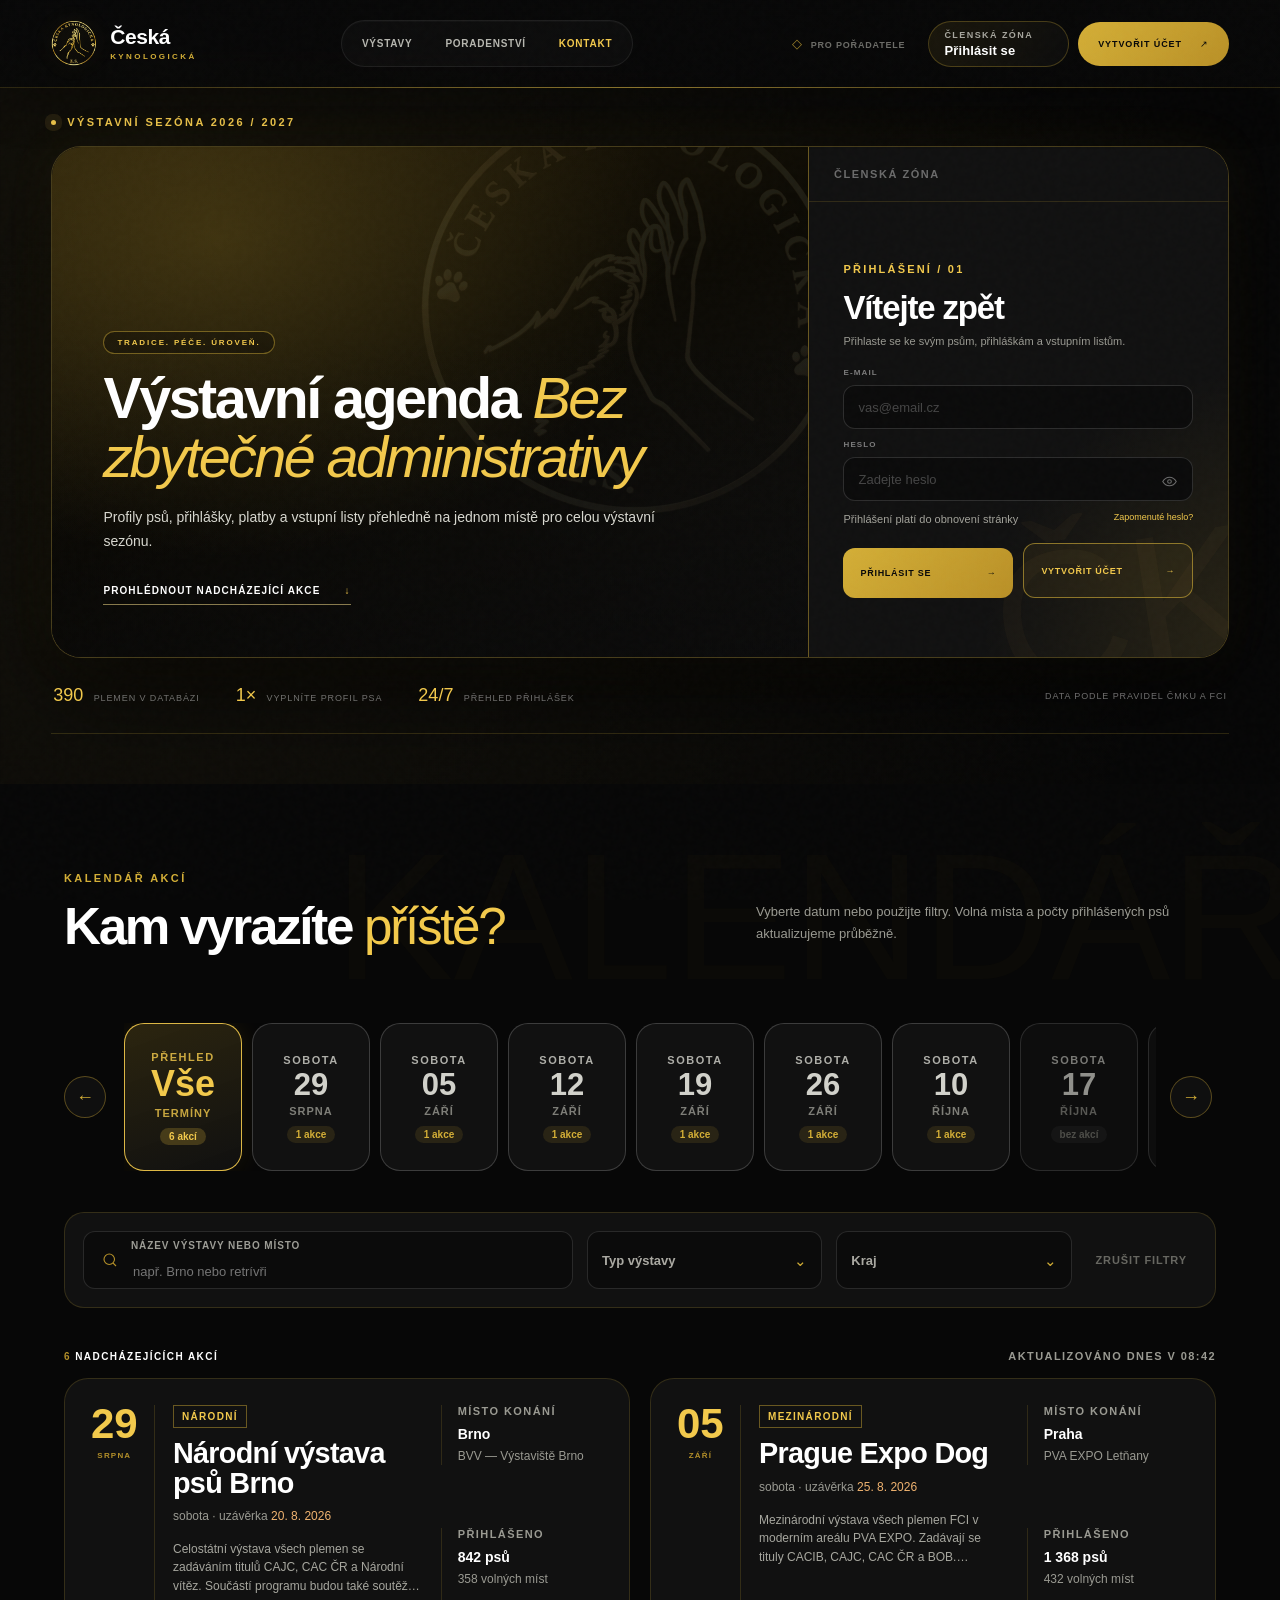
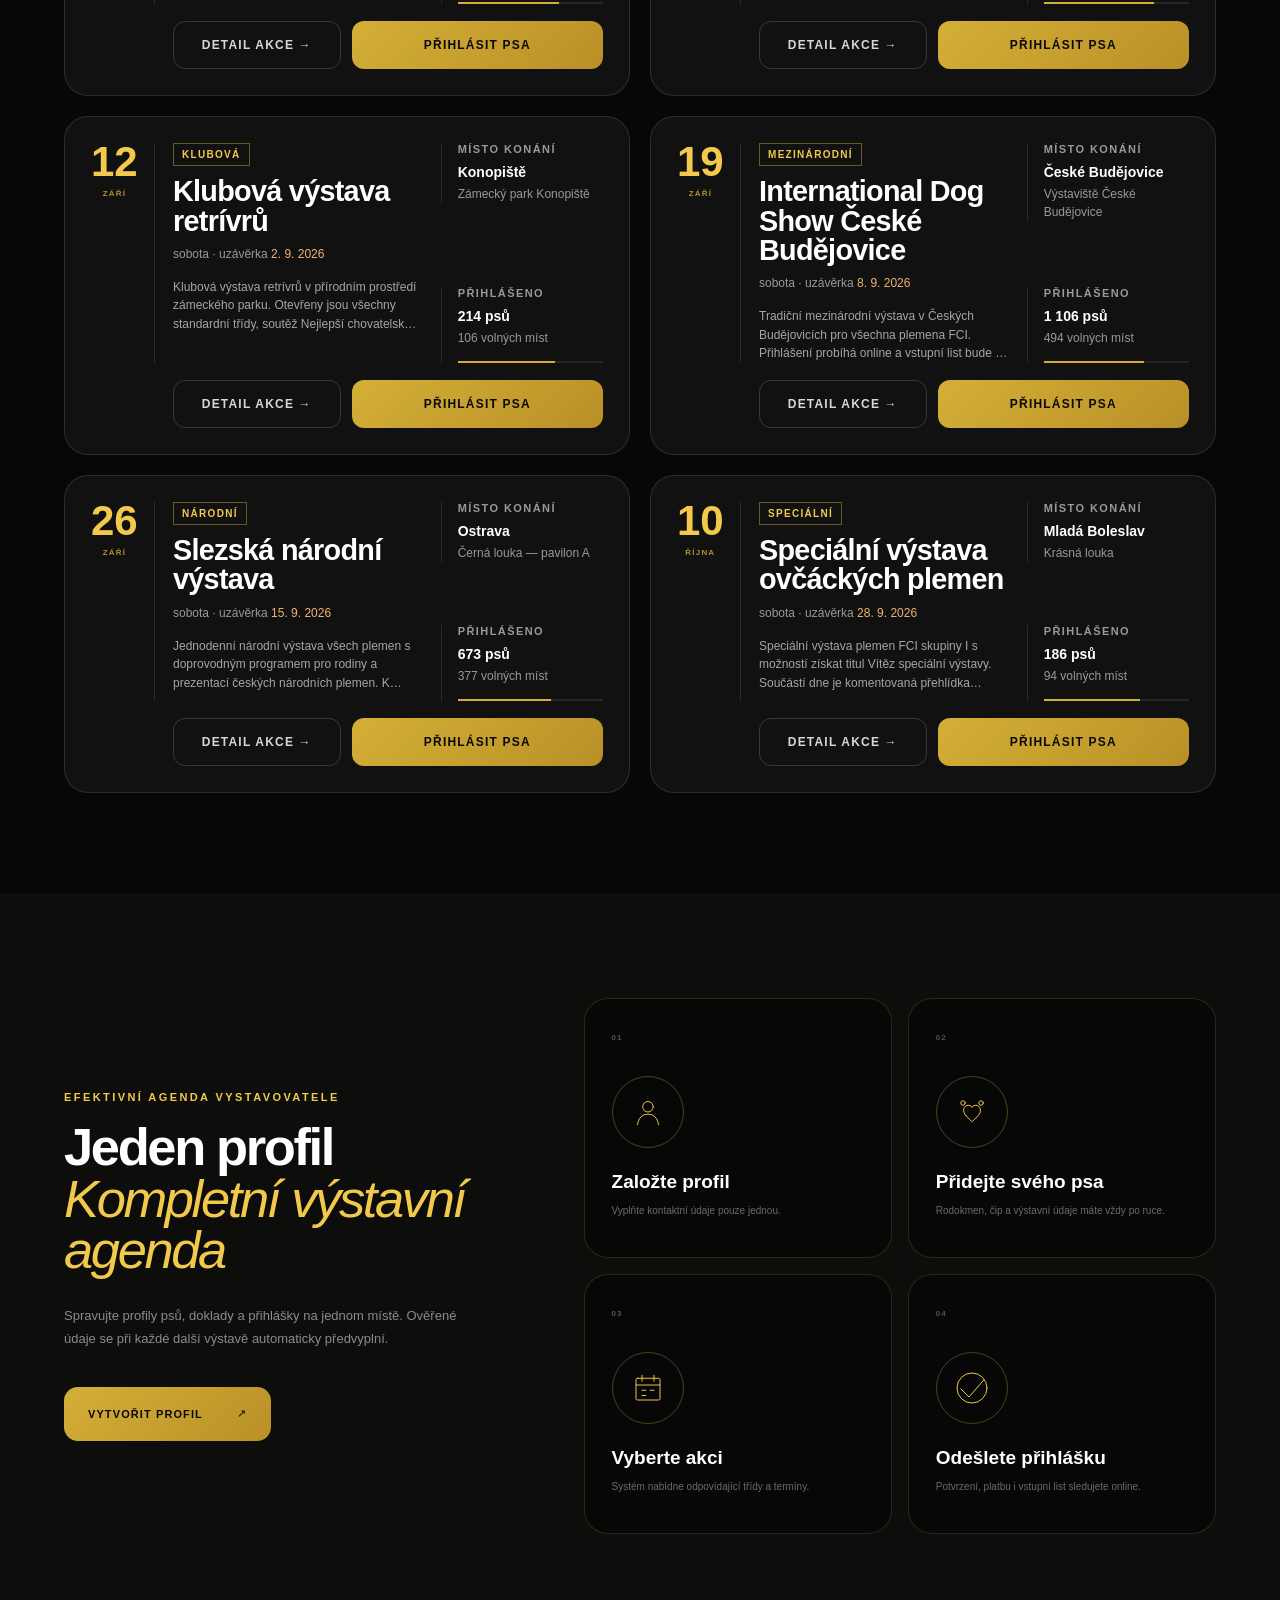
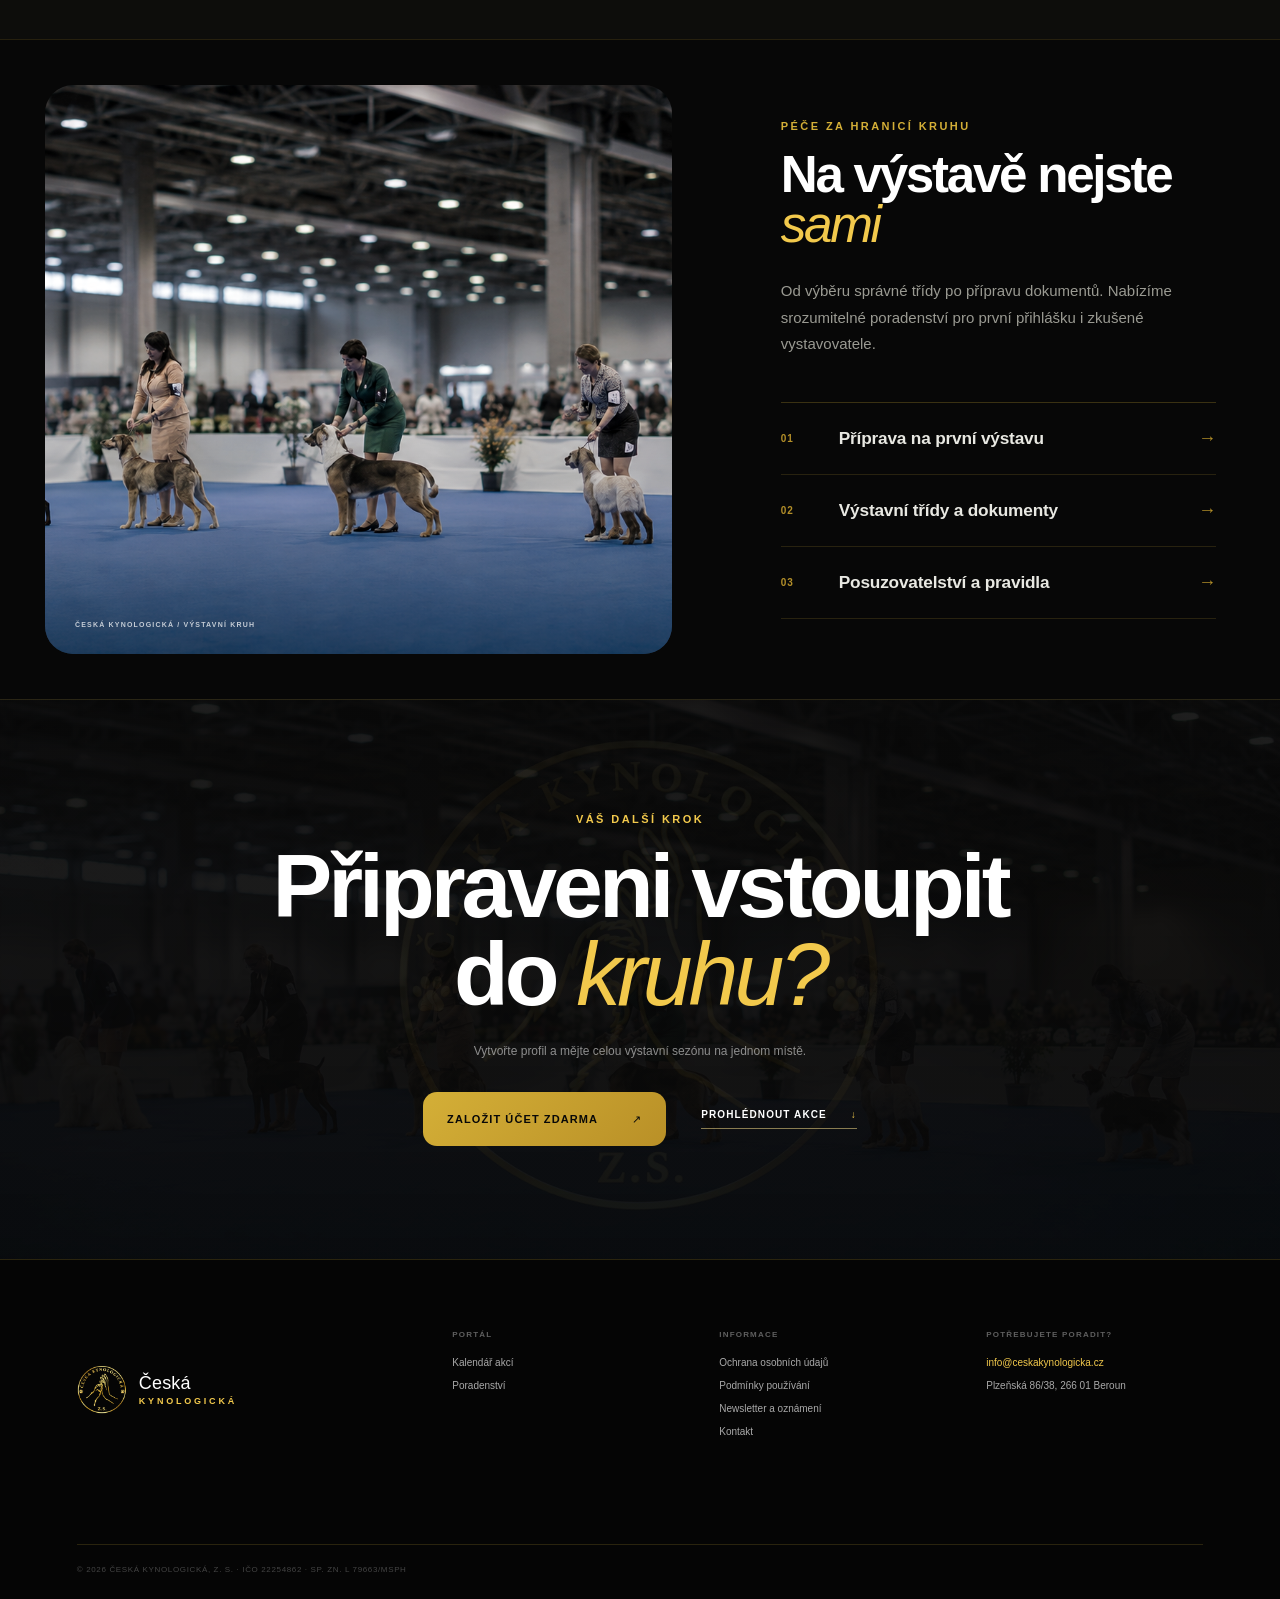
==== commit a5fc9a3a: "aktualizace" ====
--- a/index.html
+++ b/index.html
@@ -295,6 +295,11 @@
           <button class="reel-arrow next" id="calendar-next" type="button" aria-label="Další termíny">→</button>
         </div>
 
+        <button class="mobile-filter-toggle" id="mobile-filter-toggle" type="button" aria-expanded="false" aria-controls="event-filters">
+          <span>Filtrovat výstavy</span>
+          <b>Otevřít filtry</b>
+        </button>
+
         <form class="event-filters" id="event-filters">
           <label class="search-field">
             <svg viewBox="0 0 24 24" aria-hidden="true">
@@ -460,7 +465,7 @@
           <div><b>Petr Novák</b><small>Členský profil</small></div>
         </div>
         <nav aria-label="Členská navigace">
-          <button class="active" type="button" data-member-panel="dogs"><span>◇</span><em>Moji psi</em><b id="member-dog-count">2</b></button>
+          <button type="button" data-member-panel="dogs"><span>◇</span><em>Moji psi</em><b id="member-dog-count">2</b></button>
           <div class="member-dog-subnav" aria-label="Profily psů">
             <div id="dog-roster-list">
               <button class="dog-roster-item active" type="button" data-dog-select="argo"><span>AG</span><div><b>Argo Golden Forest</b><small>Zlatý retrívr · pes</small></div><i>→</i></button>
@@ -469,7 +474,7 @@
             <button class="dog-roster-add" type="button" data-open-dog><span>+</span><div><b>Přidat psa</b><small>Nový profil</small></div></button>
           </div>
           <button type="button" data-member-panel="applications"><span>▤</span><em>Přihlášky</em><b>3</b></button>
-          <button type="button" data-member-panel="member-events"><span>□</span><em>Výstavy</em></button>
+          <button class="active" type="button" data-member-panel="member-events"><span>□</span><em>Výstavy</em></button>
           <button type="button" data-member-panel="profile"><span>○</span><em>Můj profil</em></button>
         </nav>
         <div class="portal-sidebar-bottom">
@@ -481,12 +486,12 @@
       <div class="portal-main">
         <header class="portal-topbar">
           <button class="portal-menu" type="button" aria-label="Otevřít navigaci">☰</button>
-          <div><span>Členská zóna</span><b id="member-panel-title">Moji psi</b></div>
+          <div><span>Členská zóna</span><b id="member-panel-title">Výstavy</b></div>
           <button class="notification-button" type="button" aria-label="Oznámení">◌<i>2</i></button>
         </header>
 
         <main class="portal-content">
-          <section class="portal-panel active" data-member-content="dogs">
+          <section class="portal-panel" data-member-content="dogs">
             <div class="portal-welcome compact member-page-heading"><div><p class="eyebrow dark">Evidence psů</p><h1>Moji psi</h1><p>Každý pes má vlastní profil, dokumenty, ocenění a historii výstavních přihlášek</p></div><button class="gold-button" type="button" data-open-dog>+ Přidat psa</button></div>
             <div class="member-mobile-dog-switcher" aria-label="Vyberte profil psa">
               <button class="active" type="button" data-dog-select="argo"><span>AG</span><b>Argo</b></button>
@@ -566,7 +571,7 @@
             <footer class="member-application-detail-footer"><div><span>Registrační poplatek</span><b id="member-detail-price">1 100 Kč</b><small id="member-detail-payment-note">Uhrazeno QR platbou</small></div><button class="gold-button" id="member-detail-primary-action" type="button" data-toast="Potvrzení o platbě je připravené ke stažení.">Stáhnout potvrzení →</button></footer>
           </section>
 
-          <section class="portal-panel" data-member-content="member-events">
+          <section class="portal-panel active" data-member-content="member-events">
             <div class="portal-welcome compact"><div><p class="eyebrow dark">Kalendář</p><h1>Nadcházející výstavy</h1><p>Vyberte akci a přihlaste uloženého psa bez opakovaného vyplňování.</p></div></div>
             <div class="member-event-grid" id="member-event-grid"></div>
           </section>
--- a/prototype-theme.css
+++ b/prototype-theme.css
@@ -2910,3 +2910,432 @@
 @keyframes mobileSheetIn {
   from { opacity: 0; transform: translateY(28px); }
 }
+
+/* Mobilní pracovní zóny: stabilní spodní navigace místo výsuvného bočního panelu. */
+.portal-sidebar nav button > em {
+  min-width: 0;
+  overflow: hidden;
+  font-style: normal;
+  text-overflow: ellipsis;
+  white-space: nowrap;
+}
+.member-mobile-dog-switcher { display: none; }
+
+@media (max-width: 820px) {
+  body.portal-active { overflow: hidden; }
+  .portal-shell {
+    display: block;
+    padding-bottom: calc(72px + env(safe-area-inset-bottom));
+  }
+  .portal-shell .portal-sidebar {
+    position: fixed;
+    z-index: 80;
+    inset: auto 0 0;
+    width: auto !important;
+    min-height: 0;
+    height: auto;
+    padding: 7px 9px calc(7px + env(safe-area-inset-bottom));
+    overflow: visible;
+    border-top: 1px solid rgba(212, 175, 55, .28);
+    border-right: 0;
+    background: linear-gradient(180deg, rgba(17, 17, 16, .97), #070707 64%);
+    box-shadow: 0 -16px 45px rgba(0, 0, 0, .48);
+    transform: none !important;
+    backdrop-filter: blur(18px);
+  }
+  .portal-shell .portal-brand,
+  .portal-shell .portal-account,
+  .portal-shell .admin-mode-label,
+  .portal-shell .portal-sidebar-bottom,
+  .portal-shell .member-dog-subnav { display: none !important; }
+  .portal-shell .portal-sidebar nav {
+    display: grid;
+    grid-template-columns: repeat(4, minmax(0, 1fr));
+    gap: 4px;
+  }
+  .portal-shell .portal-sidebar nav > button {
+    position: relative;
+    min-width: 0;
+    min-height: 55px;
+    display: grid;
+    grid-template-columns: 1fr;
+    grid-template-rows: 23px auto;
+    place-items: center;
+    gap: 2px;
+    padding: 5px 3px 4px;
+    border: 1px solid transparent;
+    border-radius: 11px;
+    color: #7f7f78;
+    font-size: 10px;
+    letter-spacing: 0;
+    text-align: center;
+  }
+  .portal-shell .portal-sidebar nav > button > span {
+    font-size: 19px;
+    line-height: 1;
+  }
+  .portal-shell .portal-sidebar nav > button > em {
+    width: 100%;
+    color: inherit;
+    font-size: 10px;
+    font-weight: 750;
+    line-height: 1.1;
+    text-align: center;
+  }
+  .portal-shell .portal-sidebar nav > button > b {
+    position: absolute;
+    top: 4px;
+    right: max(5px, calc(50% - 27px));
+    min-width: 16px;
+    padding: 2px 5px;
+    font-size: 8px;
+  }
+  .portal-shell .portal-sidebar nav > button:hover,
+  .portal-shell .portal-sidebar nav > button.active {
+    border-color: rgba(212, 175, 55, .22);
+    background: rgba(212, 175, 55, .09);
+    color: #fff;
+  }
+  .portal-shell .portal-sidebar nav > button.active {
+    box-shadow: inset 0 2px #d4af37;
+  }
+  .portal-shell .portal-main {
+    height: calc(100dvh - 72px - env(safe-area-inset-bottom));
+    padding-bottom: 0;
+  }
+  .portal-shell .portal-content {
+    padding-bottom: 52px;
+  }
+  .portal-shell .portal-menu { display: none !important; }
+  .portal-shell .portal-topbar {
+    min-height: 64px;
+    padding-inline: 16px;
+  }
+  .portal-shell .portal-topbar > div { gap: 1px; }
+}
+
+/* Členská zóna: na mobilu se související údaje skládají po dvojicích. */
+@media (max-width: 680px) {
+  .member-mobile-dog-switcher {
+    display: flex;
+    gap: 7px;
+    margin: -10px 0 14px;
+    padding-bottom: 2px;
+    overflow-x: auto;
+    scrollbar-width: none;
+  }
+  .member-mobile-dog-switcher::-webkit-scrollbar { display: none; }
+  .member-mobile-dog-switcher button {
+    min-width: 104px;
+    min-height: 52px;
+    display: grid;
+    grid-template-columns: 30px minmax(0, 1fr);
+    align-items: center;
+    gap: 8px;
+    padding: 8px 10px;
+    border: 1px solid rgba(255, 255, 255, .1);
+    border-radius: 12px;
+    background: #0b0b0b;
+    color: #aaa9a2;
+    text-align: left;
+  }
+  .member-mobile-dog-switcher button > span {
+    width: 30px;
+    height: 30px;
+    display: grid;
+    place-items: center;
+    border: 1px solid rgba(212, 175, 55, .32);
+    border-radius: 50%;
+    color: #f2c94c;
+    font-size: 9px;
+    font-weight: 800;
+  }
+  .member-mobile-dog-switcher button > b {
+    overflow: hidden;
+    font-size: 11px;
+    text-overflow: ellipsis;
+    white-space: nowrap;
+  }
+  .member-mobile-dog-switcher button.active {
+    border-color: rgba(242, 201, 76, .58);
+    background: rgba(212, 175, 55, .09);
+    color: #fff;
+  }
+  .member-mobile-dog-switcher .member-mobile-add-dog { min-width: 92px; }
+
+  .member-form-grid {
+    grid-template-columns: repeat(2, minmax(0, 1fr));
+    gap: 11px 8px;
+  }
+  .member-form-grid .span-2,
+  .member-form-grid .span-3,
+  .member-form-grid .span-4,
+  .member-form-grid .span-5,
+  .member-form-grid .span-6,
+  .member-form-grid .span-8 { grid-column: span 1; }
+  .floating-form-grid > label:has(input[readonly]) { grid-column: 1 / -1 !important; }
+  .member-profile-card .member-profile-divider + .member-form-grid > label:first-child { grid-column: 1 / -1; }
+  .member-form-grid input,
+  .member-form-grid select,
+  .floating-picker { min-width: 0; padding-inline: 10px; }
+  .member-form-grid label > span,
+  .floating-picker > span { letter-spacing: .055em; }
+
+  .dog-facts-grid,
+  .member-application-detail-body dl { grid-template-columns: repeat(2, minmax(0, 1fr)); }
+  .dog-facts-grid > div.wide { grid-column: 1 / -1; }
+  .dog-facts-grid > div,
+  .member-application-detail-body dl > div { min-width: 0; padding-right: 9px; }
+  .dog-facts-grid dd,
+  .member-application-detail-body dd { overflow-wrap: anywhere; }
+}
+
+/* Tvorba výstavy: krátká pole zůstávají na mobilu ve dvou sloupcích. */
+@media (max-width: 590px) {
+  .admin-create-form { gap: 12px; }
+  .create-form-section { padding: 18px 14px; }
+  .create-form-section .card-heading { margin-bottom: 16px; padding-bottom: 13px; }
+  .create-form-section .card-heading h2 { font-size: 21px; }
+  .create-form-section .form-grid.two,
+  .create-form-section .form-grid.three,
+  .class-check-grid {
+    grid-template-columns: repeat(2, minmax(0, 1fr));
+    gap: 10px 8px;
+  }
+  .create-form-section .form-grid.three > label:first-child { grid-column: 1 / -1; }
+  .create-form-section label > span,
+  .breed-multi-label > span,
+  .create-textarea > span { font-size: 9px; letter-spacing: .055em; }
+  .create-form-section input,
+  .create-form-section select {
+    min-width: 0;
+    height: 46px;
+    padding-inline: 9px;
+    font-size: 12px;
+  }
+  .create-breed-layout { gap: 20px; }
+  .event-breed-option-list { height: 230px; }
+  .class-check-grid label {
+    min-width: 0;
+    min-height: 45px;
+    gap: 7px;
+    padding: 8px;
+    font-size: 10px;
+    line-height: 1.25;
+  }
+  .class-check-grid input { flex: 0 0 auto; }
+  .create-form-actions {
+    grid-template-columns: auto minmax(0, 1fr);
+    gap: 8px;
+    bottom: -1px;
+    padding-bottom: 5px;
+  }
+  .create-form-actions button { min-width: 0; }
+  .create-form-actions .outline-button { width: auto; padding-inline: 14px; }
+  .create-form-actions .gold-button { width: 100%; padding-inline: 13px; }
+  .portal-shell .portal-sidebar nav > button > em { font-size: 9px; }
+  .portal-shell .portal-sidebar nav > button .nav-detail { display: none; }
+}
+
+/* Mobilní domovská stránka: přihlášení je primární obsah, marketingový panel nezabírá první obrazovku. */
+.mobile-filter-toggle { display: none; }
+
+@media (max-width: 680px) {
+  .hero-section:not(:has(.hero-shell.registration-open)) {
+    padding: 18px 14px 25px;
+  }
+  .hero-section:not(:has(.hero-shell.registration-open)) .hero-eyebrow {
+    margin: 3px 0 14px;
+  }
+  .hero-shell:not(.registration-open) {
+    min-height: 0;
+    grid-template-columns: 1fr;
+    border-radius: 22px;
+  }
+  .hero-shell:not(.registration-open) .video-pane { display: none; }
+  .hero-shell:not(.registration-open) .login-pane {
+    min-height: 472px;
+    border-top: 0;
+    border-left: 0;
+  }
+  .hero-shell:not(.registration-open) .login-topline {
+    padding: 17px 24px;
+  }
+  .hero-shell:not(.registration-open) .auth-login-face .login-content {
+    align-self: center;
+    width: 100%;
+    padding: 25px 26px 29px;
+  }
+  .hero-shell:not(.registration-open) .auth-login-face .login-content h2 {
+    margin-top: 10px;
+    font-size: 34px;
+  }
+  .hero-shell:not(.registration-open) .auth-login-face .login-content > p {
+    margin-bottom: 17px;
+  }
+  .hero-shell:not(.registration-open) .auth-login-face .login-form { gap: 10px; }
+  .hero-shell:not(.registration-open) .auth-login-face .login-form input { height: 48px; }
+  .login-primary-actions .login-submit,
+  .login-primary-actions .registration-button {
+    height: 54px;
+    min-height: 54px;
+    padding-block: 0;
+    white-space: nowrap;
+  }
+
+  .trust-row { margin-top: 15px; }
+
+  /* Pět termínů zůstává viditelných najednou; šipky jsou subtilnější. */
+  .calendar-reel-wrap {
+    min-height: 126px;
+    grid-template-columns: 24px minmax(0, 1fr) 24px;
+    gap: 4px;
+  }
+  .calendar-reel {
+    grid-auto-columns: calc((100% - 16px) / 5);
+    gap: 4px;
+    scrollbar-width: none;
+  }
+  .calendar-reel::-webkit-scrollbar { display: none; }
+  .calendar-day,
+  .calendar-day:first-child {
+    width: auto !important;
+    min-width: 0 !important;
+    min-height: 108px;
+    padding: 8px 2px;
+    gap: 2px;
+    border-radius: 12px;
+  }
+  .calendar-day small { font-size: 7px; letter-spacing: .08em; }
+  .calendar-day b,
+  .calendar-day.active b { font-size: 26px; }
+  .calendar-day em { font-size: 7px; letter-spacing: .04em; }
+  .calendar-day .calendar-count {
+    margin-top: 4px;
+    padding: 2px 5px;
+    font-size: 7px;
+  }
+  .reel-arrow {
+    width: 24px;
+    height: 48px;
+    border-color: rgba(212, 175, 55, .34);
+    background: transparent;
+    font-size: 16px;
+  }
+
+  /* Filtry se na telefonu otevřou až na vyžádání. */
+  .mobile-filter-toggle {
+    width: 100%;
+    min-height: 54px;
+    display: flex;
+    align-items: center;
+    justify-content: space-between;
+    gap: 14px;
+    margin-top: 12px;
+    padding: 0 18px;
+    border: 1px solid rgba(212, 175, 55, .34);
+    border-radius: 14px;
+    background: linear-gradient(105deg, rgba(212, 175, 55, .1), rgba(255, 255, 255, .025));
+    color: #fff;
+    cursor: pointer;
+  }
+  .mobile-filter-toggle span {
+    font-size: 12px;
+    font-weight: 750;
+  }
+  .mobile-filter-toggle b {
+    color: #f2c94c;
+    font-size: 9px;
+    letter-spacing: .08em;
+    text-transform: uppercase;
+  }
+  .mobile-filter-toggle b::after { content: "  +"; }
+  .mobile-filter-toggle[aria-expanded="true"] b::after { content: "  -"; }
+  #event-filters { display: none; }
+  #event-filters.mobile-open {
+    display: grid;
+    margin-top: 9px;
+    animation: portalIn 180ms ease;
+  }
+}
+
+@media (max-width: 420px) {
+  .login-primary-actions .login-submit,
+  .login-primary-actions .registration-button {
+    padding-inline: 11px;
+    font-size: 9px;
+    letter-spacing: .045em;
+  }
+}
+
+/* V členské zóně je hlavní navigace na mobilu hned pod záhlavím. */
+@media (max-width: 820px) {
+  #member-portal { padding-bottom: 0; }
+  #member-portal .portal-sidebar {
+    inset: 64px 0 auto;
+    padding: 7px 9px;
+    border-top: 0;
+    border-bottom: 1px solid rgba(212, 175, 55, .28);
+    background: linear-gradient(180deg, #111110, rgba(7, 7, 7, .98));
+    box-shadow: 0 16px 40px rgba(0, 0, 0, .42);
+  }
+  #member-portal .portal-main {
+    height: 100dvh;
+    padding-bottom: 0;
+  }
+  #member-portal .portal-content {
+    padding-top: 86px;
+    padding-bottom: 54px;
+  }
+}
+
+/* Kompaktní mobilní patička: hlavní odkazy jsou ve dvou sloupcích bez prázdných ploch. */
+@media (max-width: 680px) {
+  .site-footer {
+    grid-template-columns: repeat(2, minmax(0, 1fr));
+    gap: 22px 18px;
+    padding: 28px 22px 16px;
+  }
+  .site-footer .footer-brand {
+    grid-column: 1 / -1;
+    width: 100%;
+    gap: 10px;
+    padding-bottom: 17px;
+    border-bottom: 1px solid rgba(212, 175, 55, .16);
+  }
+  .site-footer .footer-brand img {
+    width: 42px;
+    height: 42px;
+  }
+  .site-footer .footer-brand b { font-size: 16px; }
+  .site-footer .footer-brand small { font-size: 7px; }
+  .site-footer h3 {
+    margin-bottom: 11px;
+    font-size: 7px;
+  }
+  .site-footer > div:not(.footer-brand) a,
+  .site-footer button,
+  .footer-contact > span {
+    width: auto;
+    margin: 7px 0;
+    font-size: 10px;
+    line-height: 1.4;
+  }
+  .site-footer .footer-contact {
+    grid-column: 1 / -1;
+    display: grid;
+    grid-template-columns: minmax(0, 1fr) minmax(0, 1fr);
+    gap: 2px 18px;
+    padding-top: 17px;
+    border-top: 1px solid rgba(212, 175, 55, .16);
+  }
+  .site-footer .footer-contact h3 { grid-column: 1 / -1; }
+  .site-footer .footer-contact a,
+  .site-footer .footer-contact span { margin: 0; }
+  .site-footer .copyright {
+    margin-top: 0;
+    padding-top: 14px;
+    font-size: 7px;
+    line-height: 1.5;
+  }
+}
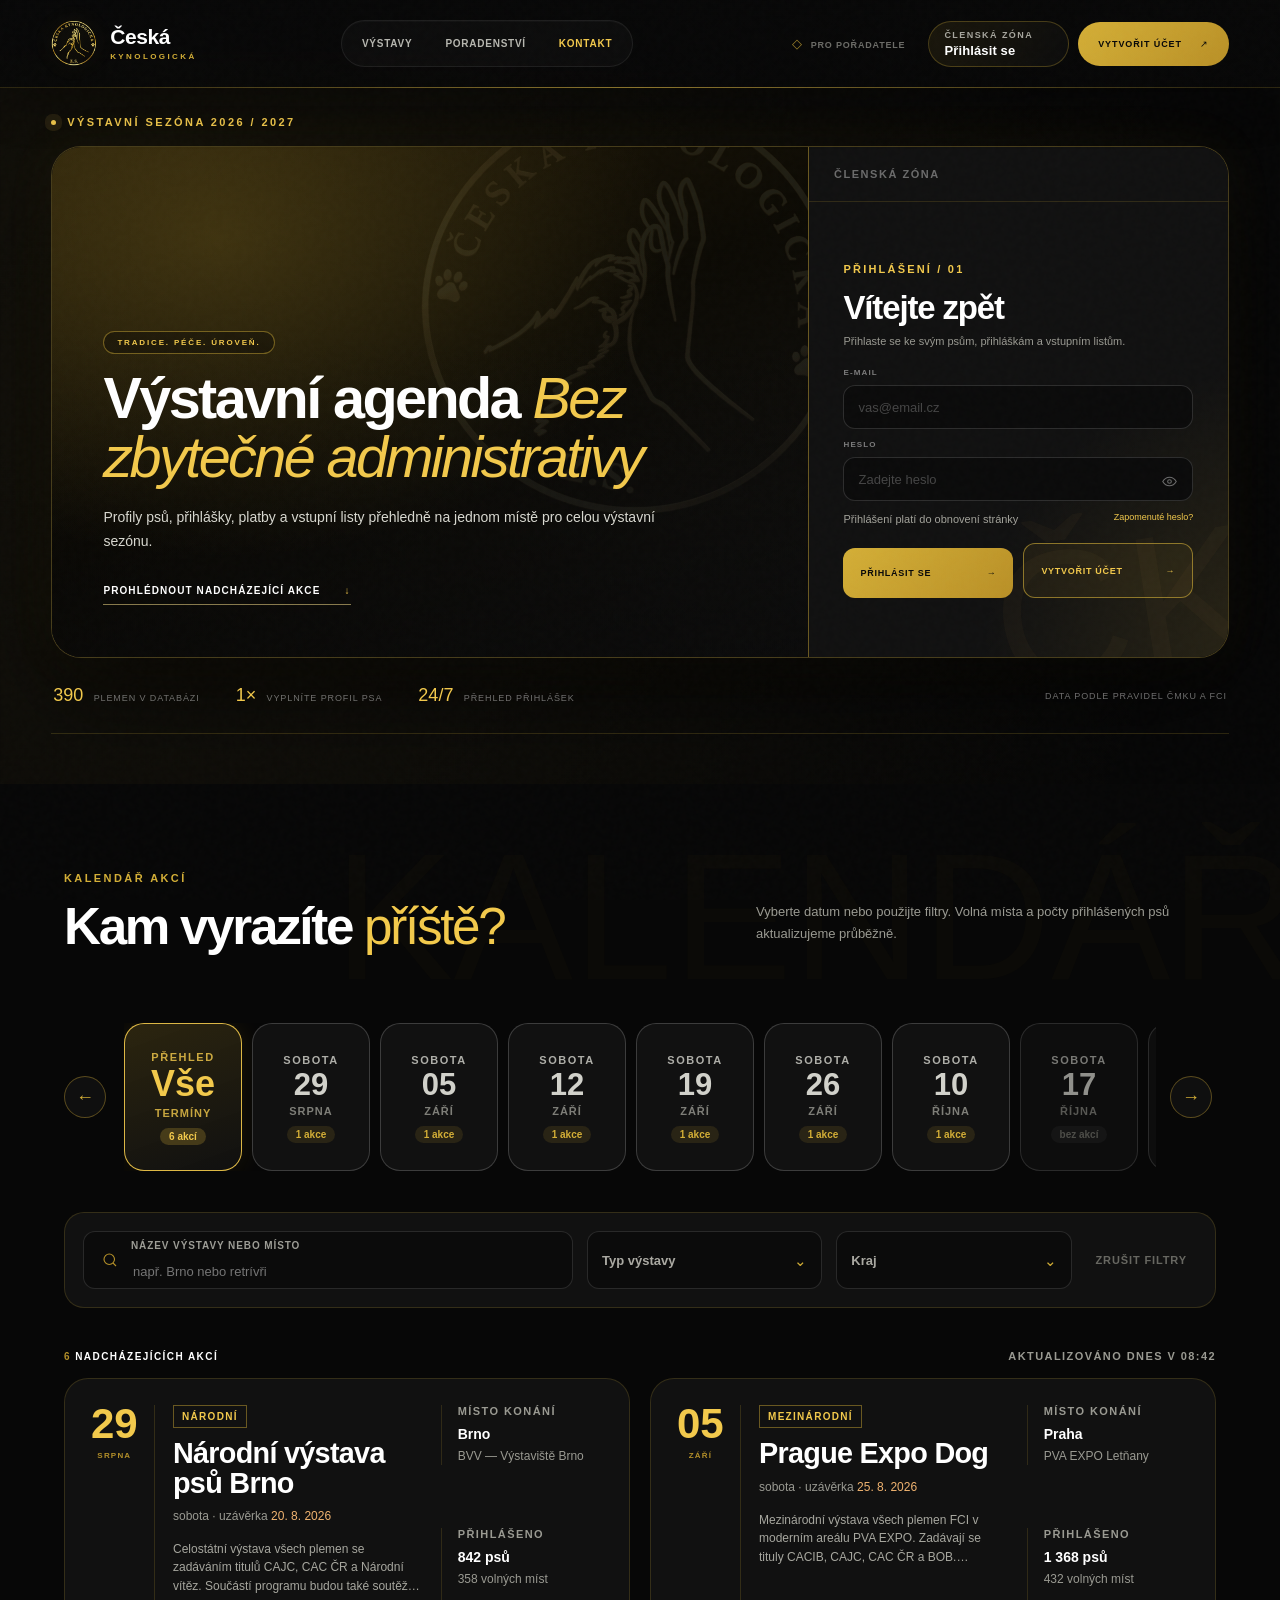
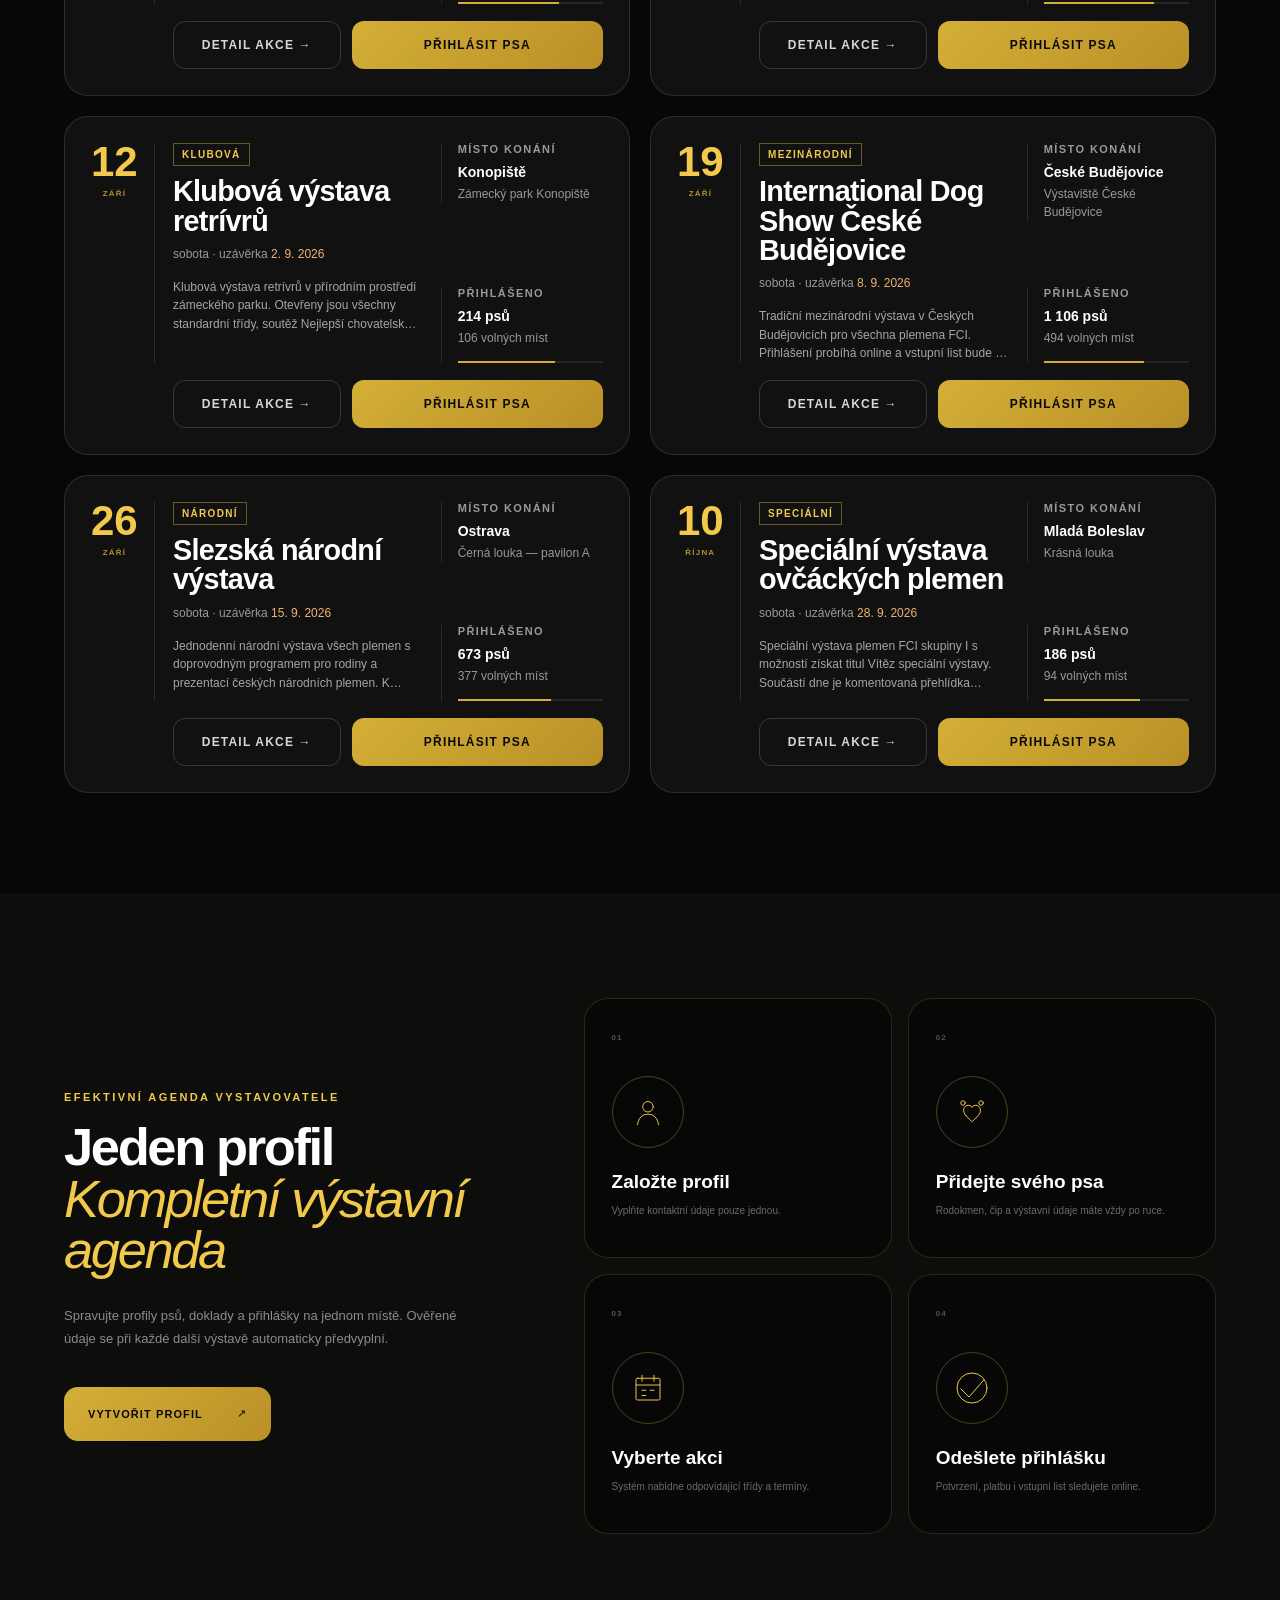
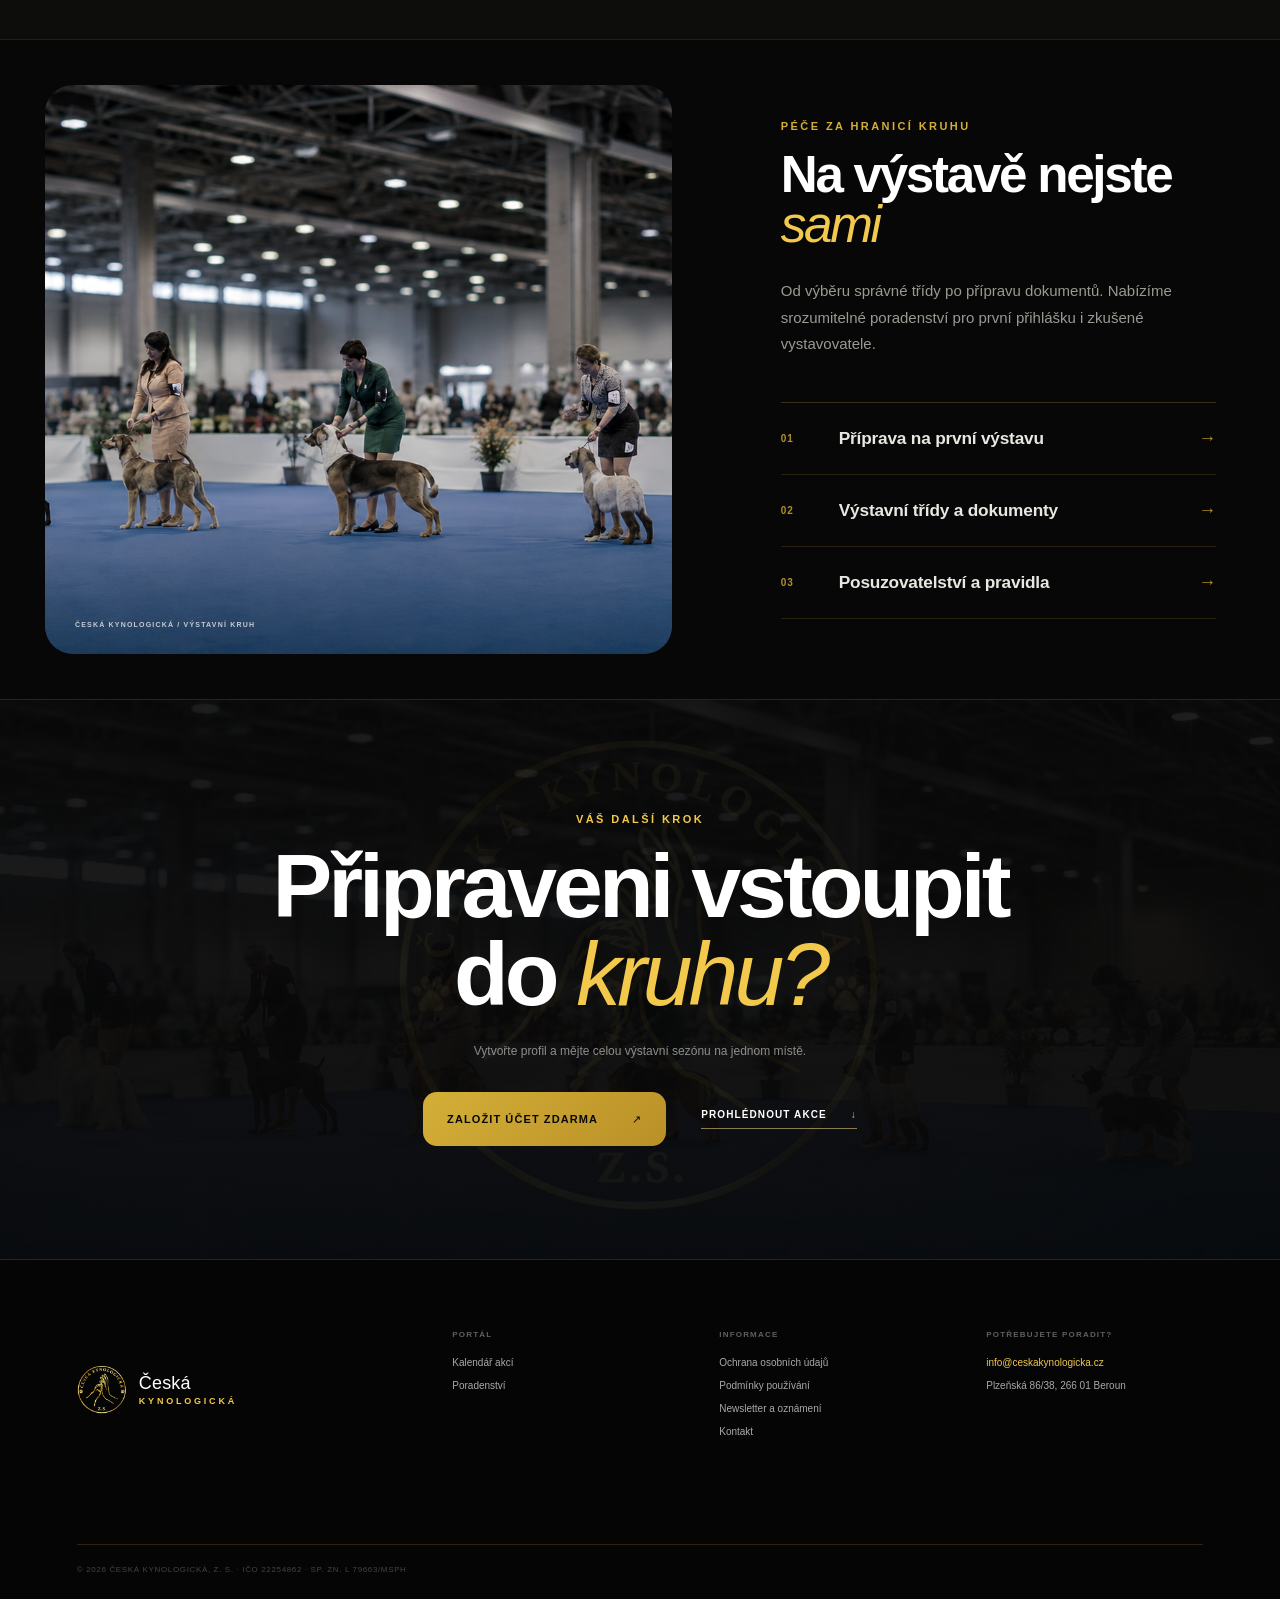
==== commit 2f010072: "aadx" ====
--- a/index.html
+++ b/index.html
@@ -488,6 +488,10 @@
           <button class="portal-menu" type="button" aria-label="Otevřít navigaci">☰</button>
           <div><span>Členská zóna</span><b id="member-panel-title">Výstavy</b></div>
           <button class="notification-button" type="button" aria-label="Oznámení">◌<i>2</i></button>
+          <a class="portal-home-link" href="#top" data-exit-portal aria-label="Přejít na domovskou stránku České kynologické">
+            <img src="Zadani/logo-pruhledne.png" alt="" />
+            <span><b>Česká</b><small>Kynologická</small></span>
+          </a>
         </header>
 
         <main class="portal-content">
@@ -600,7 +604,7 @@
         <div class="portal-sidebar-bottom"><button type="button" data-switch-member>Ukázat členskou zónu</button><button type="button" data-exit-portal>← Veřejný web</button></div>
       </aside>
       <div class="portal-main">
-        <header class="portal-topbar"><button class="portal-menu" type="button" aria-label="Otevřít navigaci">☰</button><div><span>Administrace</span><b id="admin-panel-title">Přehled</b></div><button class="gold-button compact" type="button" data-create-event>+ Nová výstava</button></header>
+        <header class="portal-topbar"><button class="portal-menu" type="button" aria-label="Otevřít navigaci">☰</button><div><span>Administrace</span><b id="admin-panel-title">Přehled</b></div><button class="gold-button compact" type="button" data-create-event>+ Nová výstava</button><a class="portal-home-link" href="#top" data-exit-portal aria-label="Přejít na domovskou stránku České kynologické"><img src="Zadani/logo-pruhledne.png" alt="" /><span><b>Česká</b><small>Kynologická</small></span></a></header>
         <main class="portal-content">
           <section class="portal-panel active" data-admin-content="admin-overview">
             <div class="portal-welcome compact"><div><p class="eyebrow dark">Pořadatelský přehled</p><h1>Všechny výstavy</h1><p>Vyberte nadcházející nebo ukončenou výstavu a otevřete její přihlášky, platby, rozpočet a propozice.</p></div><button class="gold-button" type="button" data-create-event>+ Vytvořit výstavu</button></div>
--- a/prototype-theme.css
+++ b/prototype-theme.css
@@ -3339,3 +3339,68 @@
     line-height: 1.5;
   }
 }
+
+/* Návrat z obou pracovních zón na veřejnou domovskou stránku. */
+.portal-home-link {
+  min-height: 46px;
+  display: inline-flex;
+  align-items: center;
+  gap: 9px;
+  padding: 5px 10px 5px 12px;
+  border-left: 1px solid rgba(212, 175, 55, .2);
+  color: #fff;
+  transition: background 180ms ease, border-color 180ms ease;
+}
+.portal-home-link:hover,
+.portal-home-link:focus-visible {
+  border-left-color: rgba(242, 201, 76, .65);
+  background: rgba(212, 175, 55, .08);
+}
+.portal-home-link img {
+  width: 34px;
+  height: 34px;
+  flex: 0 0 auto;
+  object-fit: contain;
+}
+.portal-home-link > span {
+  display: grid;
+  gap: 3px;
+  line-height: 1;
+}
+.portal-home-link > span b {
+  color: #fff;
+  font-size: 13px;
+  font-weight: 650;
+}
+.portal-home-link > span small {
+  color: #f2c94c;
+  font-size: 6px;
+  font-weight: 800;
+  letter-spacing: .2em;
+  text-transform: uppercase;
+}
+
+@media (max-width: 820px) {
+  .portal-shell .portal-topbar { gap: 8px; }
+  .portal-shell .portal-topbar > div {
+    min-width: 0;
+    overflow: hidden;
+  }
+  .portal-shell .portal-topbar > div b {
+    overflow: hidden;
+    text-overflow: ellipsis;
+    white-space: nowrap;
+  }
+  #admin-portal .portal-topbar > .gold-button.compact { display: none; }
+  .portal-home-link {
+    min-height: 42px;
+    gap: 7px;
+    padding: 4px 6px 4px 9px;
+  }
+  .portal-home-link img {
+    width: 30px;
+    height: 30px;
+  }
+  .portal-home-link > span b { font-size: 11px; }
+  .portal-home-link > span small { font-size: 5px; letter-spacing: .14em; }
+}
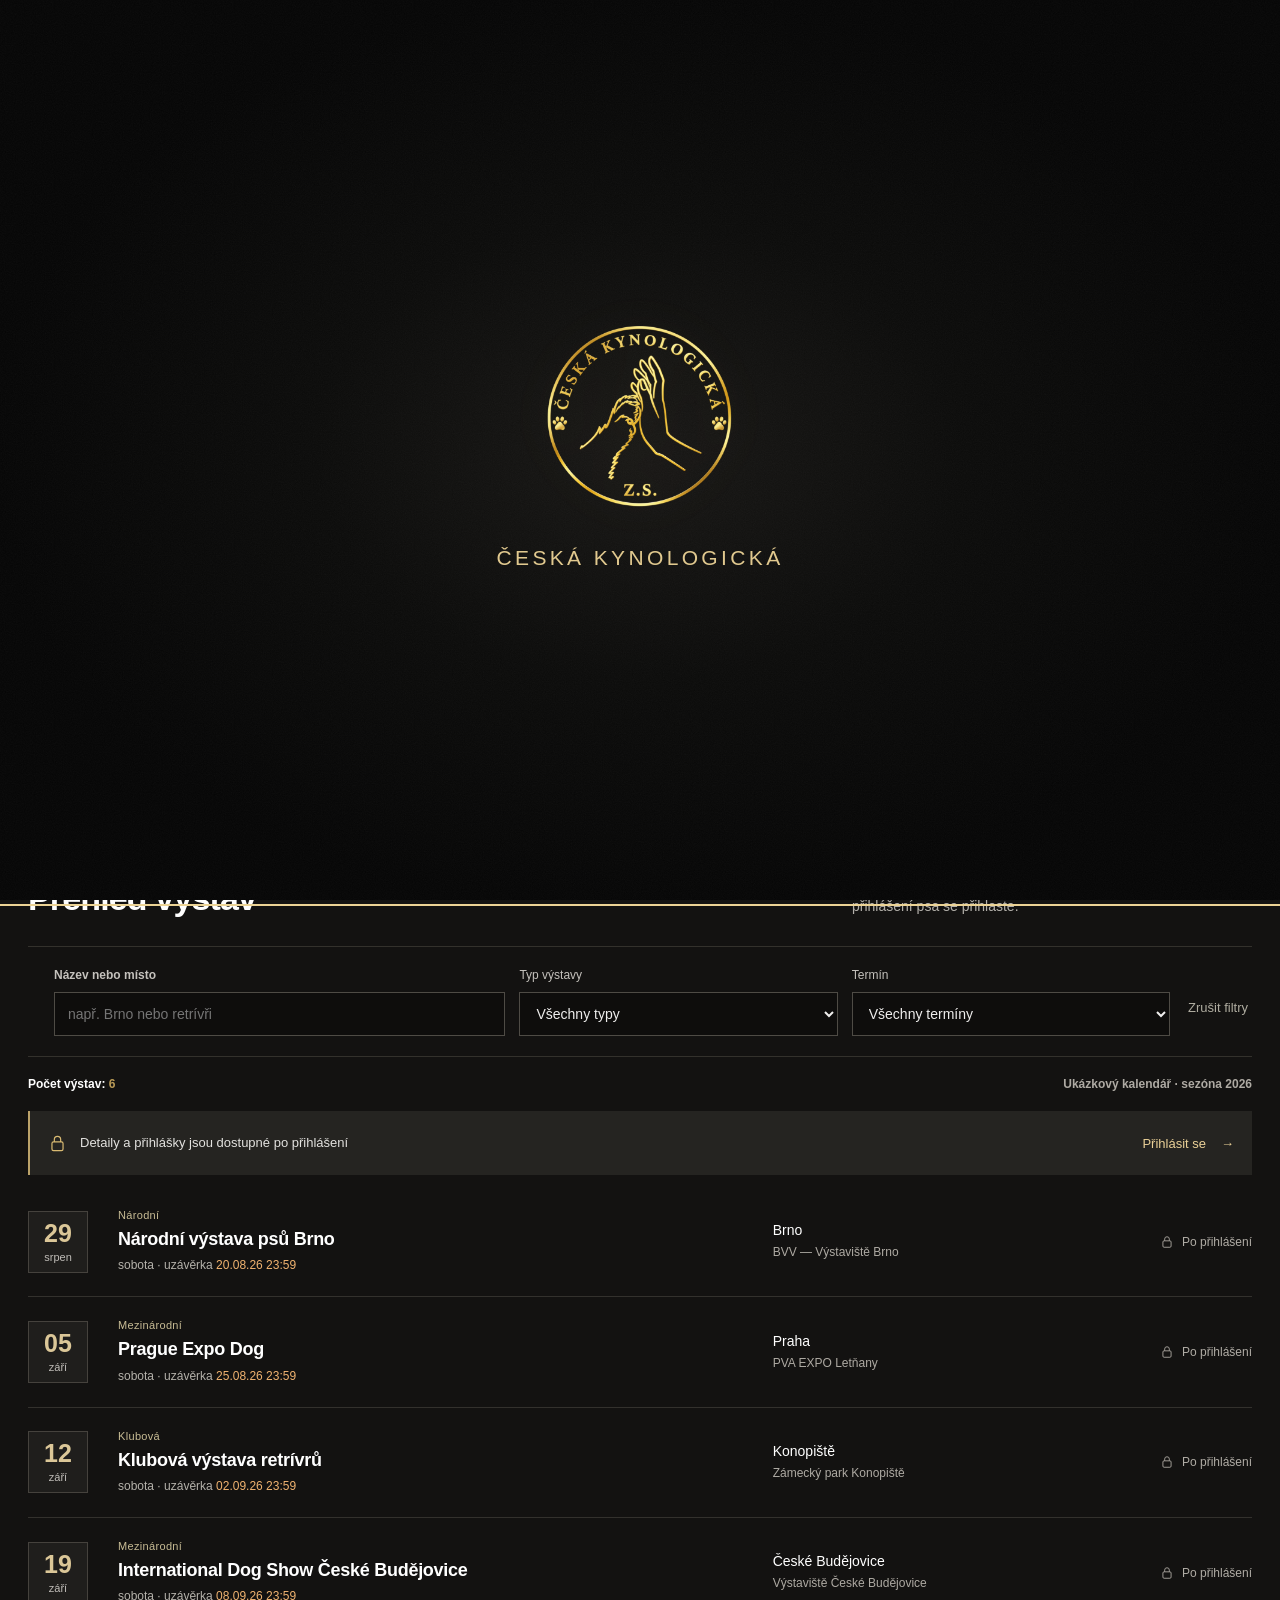
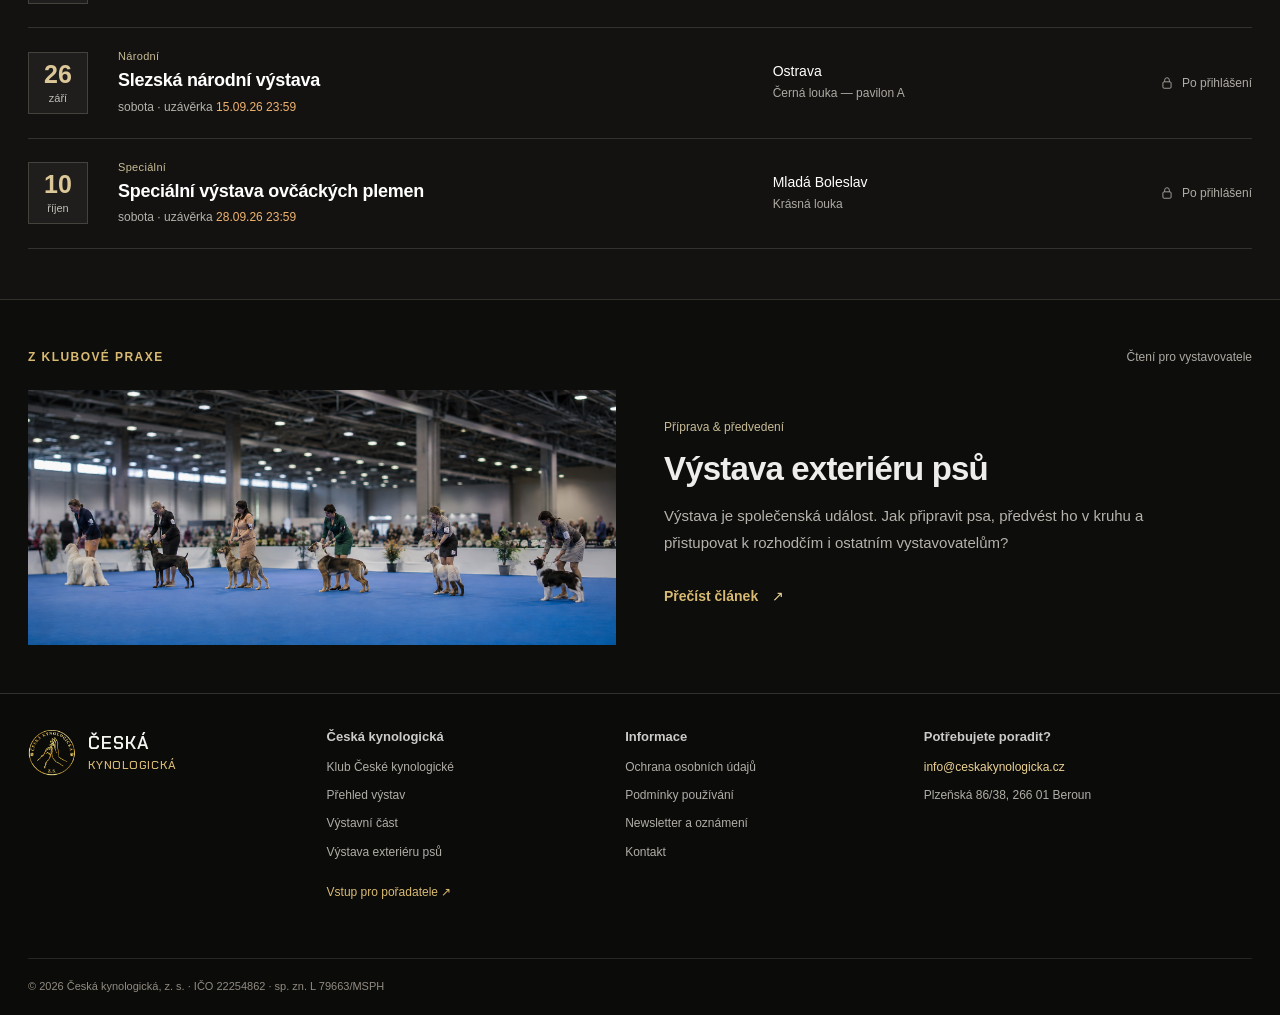
==== commit b766434c: "Update Czech Kennel Club prototype with reviewed public and organizer flows" ====
--- a/index.html
+++ b/index.html
@@ -5,31 +5,42 @@
     <meta name="viewport" content="width=device-width, initial-scale=1.0" />
     <meta
       name="description"
-      content="Česká kynologická — přehled výstav, profil psa a online přihlášky na jednom místě."
+      content="Česká kynologická — klub, články z kynologické praxe a výstavy psů. Výstavní agenda pro přihlášené vystavovatele."
     />
     <meta name="theme-color" content="#090909" />
-    <title>Česká kynologická | Výstavy psů</title>
+    <title>Česká kynologická | Klub a výstavy psů</title>
     <link rel="icon" href="Zadani/logo-pruhledne.png" type="image/png" />
-    <link rel="stylesheet" href="styles.css" />
-    <link rel="stylesheet" href="portal.css" />
-    <link rel="stylesheet" href="prototype-theme.css" />
-  </head>
+    <link rel="stylesheet" href="styles.css?v=20261004-square" />
+    <link rel="stylesheet" href="portal.css?v=20261004-square" />
+    <link rel="stylesheet" href="prototype-theme.css?v=20261004-square" />
+    <link rel="stylesheet" href="public-site.css?v=20261004-photo-hero" />
+    <link rel="stylesheet" href="site-header.css?v=20261004-arrow" />
+    <link rel="stylesheet" href="member-zone.css?v=20261004-square" />
+    <link rel="stylesheet" href="event-management.css?v=20261004-contact" />
+    <link rel="stylesheet" href="brand.css?v=20261004-angular" />
+</head>
   <body>
+    <a class="skip-link" href="#main-content">Přeskočit na obsah</a>
+    <dialog class="brand-intro" id="brand-intro" aria-label="Vítejte na stránkách České kynologické">
+      <div class="intro-atmosphere" aria-hidden="true"></div>
+      <div class="intro-brand">
+        <img class="intro-logo" src="Zadani/logo-pruhledne.png" alt="Znak České kynologické" width="1271" height="1237" fetchpriority="high" />
+        <p class="intro-name">Česká kynologická</p>
+      </div>
+    </dialog>
     <div class="noise" aria-hidden="true"></div>
 
     <header class="site-header" id="top">
-      <a class="brand" href="#top" aria-label="Česká kynologická — úvod">
-        <img src="Zadani/logo-pruhledne.png" alt="" />
-        <span>
-          <b>Česká</b>
-          <small>kynologická</small>
-        </span>
+      <a class="brand brand-lockup" href="#uvod" aria-label="Česká kynologická — úvod">
+        <img src="Zadani/logo-pruhledne.png" alt="" width="48" height="48" />
+        <span class="brand-wordmark"><b>Česká</b><small>kynologická</small></span>
       </a>
 
       <nav class="desktop-nav" aria-label="Hlavní navigace">
-        <a href="#vystavy">Výstavy</a>
-        <a href="#poradenstvi">Poradenství</a>
-        <a href="#kontakt">Kontakt</a>
+        <a href="#uvod">Úvod</a>
+        <a href="#klub">Klub</a>
+        <a href="#vystavy">Výstavy <svg class="nav-lock" viewBox="0 0 24 24" aria-hidden="true"><rect x="5" y="10" width="14" height="11" rx="2"/><path d="M8 10V7a4 4 0 0 1 8 0v3"/></svg></a>
+        <a href="kontakt.html">Kontakt</a>
         <button class="desktop-profile-link" id="desktop-profile-link" type="button" data-open-member-profile hidden><span aria-hidden="true">○</span>Můj profil</button>
       </nav>
 
@@ -50,7 +61,7 @@
         </button>
         <button class="gold-button compact" id="header-register-button" type="button" data-open-account="register">
           Vytvořit účet
-          <span aria-hidden="true">↗</span>
+          <svg class="header-register-arrow" viewBox="0 0 20 20" width="16" height="16" aria-hidden="true" focusable="false"><path d="M5 15 15 5M5 5h10v10" /></svg>
         </button>
         <button class="menu-button" type="button" aria-label="Otevřít menu" aria-expanded="false" aria-controls="mobile-navigation">
           <span></span><span></span>
@@ -73,70 +84,58 @@
             <button class="mobile-nav-close" type="button" aria-label="Zavřít menu">×</button>
           </div>
           <div class="mobile-nav-links">
-            <a href="#vystavy"><span>01</span><b>Výstavy</b><i>→</i></a>
-            <a href="#poradenstvi"><span>02</span><b>Poradenství</b><i>→</i></a>
-            <a href="#kontakt"><span>03</span><b>Kontakt</b><i>→</i></a>
+            <a href="#uvod"><span>01</span><b>Úvod</b><i>→</i></a>
+            <a href="#klub"><span>02</span><b>Klub</b><i>→</i></a>
+            <a href="#vystavy"><span>03</span><b>Výstavy</b><i>→</i></a>
+            <a href="kontakt.html"><span>04</span><b>Kontakt</b><i>→</i></a>
             <button type="button" id="mobile-member-access" data-open-account="login"><span>04</span><b>Přihlásit se</b><i>→</i></button>
             <button type="button" id="mobile-profile-link" data-open-member-profile hidden><span>04</span><b>Můj profil</b><i>→</i></button>
             <button type="button" data-enter-admin><span>05</span><b>Pro pořadatele</b><i>↗</i></button>
           </div>
-          <p class="mobile-nav-foot">Česká kynologická · výstavní sezóna 2026 / 2027</p>
+          <p class="mobile-nav-foot">Česká kynologická · klub a výstavy</p>
         </div>
       </nav>
     </header>
 
-    <main>
-      <section class="hero-section" aria-labelledby="hero-title">
-        <div class="eyebrow hero-eyebrow">
-          <span class="live-dot"></span>
-          Výstavní sezóna 2026 / 2027
-        </div>
-
+    <main id="main-content" tabindex="-1">
+      <section class="club-section" data-public-page="klub" hidden aria-labelledby="club-title">
+        <a class="back-link" href="#uvod">← Zpět na úvod</a>
+        <div class="club-heading">
+          <p class="eyebrow">O klubu</p>
+          <h1 id="club-title" tabindex="-1">Klub České kynologické</h1>
+          <p class="club-introduction">Spojuje nás vztah ke psům a ke kynologii. Sdílíme zkušenosti z výstavního kruhu, přípravy psů i jejich předvádění.</p>
+        </div>
+      </section>
+
+      <section class="hero-section access-section" data-public-page="uvod prihlaseni registrace" hidden aria-label="Přihlášení a registrace vystavovatele">
+        <a class="back-link" href="#uvod">← Zpět na úvod</a>
         <div class="hero-shell">
-          <div class="video-pane">
-            <div class="video-scrim"></div>
-
-            <div class="hero-copy">
-              <p class="kicker">Tradice. Péče. Úroveň.</p>
-              <h1 id="hero-title">Výstavní agenda <em>Bez zbytečné administrativy</em></h1>
-              <p>
-                Profily psů, přihlášky, platby a vstupní listy přehledně na jednom
-                místě pro celou výstavní sezónu.
-              </p>
-              <a class="hero-link" href="#vystavy">
-                Prohlédnout nadcházející akce
-                <span aria-hidden="true">↓</span>
-              </a>
-            </div>
-
-            <div class="video-index" aria-hidden="true">
-              <b>01</b><span></span><small>Česká kynologická</small>
-            </div>
-          </div>
+          <img class="access-backdrop" src="cover.png" alt="" width="1983" height="793" fetchpriority="high" />
 
           <aside class="login-pane" id="hero-auth-card" aria-label="Členská zóna">
             <div class="auth-flipper">
               <section class="auth-face auth-login-face" aria-labelledby="login-heading">
-                <div class="login-topline">
-                  <span>Členská zóna</span>
-                </div>
+
                 <div class="login-content" id="hero-login-content">
-                  <span class="panel-number">PŘIHLÁŠENÍ / 01</span>
-                  <h2 id="login-heading">Vítejte zpět</h2>
-                  <p>Přihlaste se ke svým psům, přihláškám a vstupním listům.</p>
+                  <p class="eyebrow">Vstup pro vystavovatele</p>
+                  <h1 id="login-heading" tabindex="-1">Přihlášení</h1>
+                  <p>Přihlaste se ke svým psům a výstavám.</p>
 
                   <form id="hero-login-form" class="login-form" novalidate>
                     <label>
-                      <span>E-mail</span>
-                      <input type="email" name="email" placeholder="vas@email.cz" autocomplete="email" required />
+                      <span id="login-email-label">E-mail</span>
+                      <input aria-labelledby="login-email-label" id="login-email" type="email" name="email" placeholder="vas@email.cz" autocomplete="email" aria-describedby="login-email-error" required /><small class="field-error" id="login-email-error" hidden>Zadejte svůj e-mail.</small>
                     </label>
                     <label>
-                      <span>Heslo</span>
+                      <span id="login-password-label">Heslo</span>
                       <span class="password-field">
                         <input
                           type="password"
                           name="password"
-                          placeholder="Zadejte heslo"
+                          id="login-password"
+                          aria-labelledby="login-password-label"
+                          aria-describedby="login-password-error"
+                          placeholder="Vaše heslo"
                           autocomplete="current-password"
                           required
                         />
@@ -148,9 +147,10 @@
                         </button>
                       </span>
                     </label>
+                    <small class="field-error" id="login-password-error" hidden>Zadejte své heslo.</small>
                     <div class="form-meta login-help-row">
-                      <span class="session-note">Přihlášení platí do obnovení stránky</span>
-                      <button class="inline-button" type="button" data-toast="Odkaz pro obnovu hesla jsme připravili.">
+
+                      <button class="inline-button" type="button" data-toast="V demu se přihlaste libovolným neprázdným e-mailem a heslem. Obnova hesla zatím neodesílá e-mail.">
                         Zapomenuté heslo?
                       </button>
                     </div>
@@ -159,11 +159,9 @@
                         Přihlásit se
                         <span aria-hidden="true">→</span>
                       </button>
-                      <button class="registration-button" type="button" data-hero-register>
-                        Vytvořit účet
-                        <span aria-hidden="true">→</span>
-                      </button>
                     </div>
+                    <p class="login-registration">Ještě nemáte účet? <button class="registration-button" type="button" data-hero-register>Vytvořit účet <span aria-hidden="true">→</span></button></p>
+                    <p class="session-note">Demo přístup: libovolný neprázdný e-mail a heslo.</p>
                   </form>
                 </div>
                 <div class="login-content hero-member-session" id="hero-member-session" hidden>
@@ -177,15 +175,12 @@
               </section>
 
               <section class="auth-face auth-register-face" aria-labelledby="hero-register-heading" aria-hidden="true">
-                <div class="login-topline">
-                  <span>Registrace / nový profil</span>
-                  <button class="back-to-login" type="button" data-hero-login>← Přihlášení</button>
-                </div>
                 <div class="hero-register-content">
                   <div class="hero-register-fields">
-                    <span class="panel-number">REGISTRACE / 02</span>
-                    <h2 id="hero-register-heading">Vystavovatelský profil</h2>
-                    <p>Údaje vyplníte jednou a následně je použijete pro všechny své psy a přihlášky.</p>
+                    <header class="registration-heading">
+                      <div><h1 id="hero-register-heading" tabindex="-1">Vytvořit účet</h1><p>Jeden profil pro vaše psy a výstavní přihlášky.</p></div>
+                      <button class="back-to-login" type="button" data-hero-login>← Přihlášení</button>
+                    </header>
                     <form id="hero-register-form" class="hero-register-form" novalidate>
                       <div class="form-error-summary" id="registration-error-summary" role="alert" tabindex="-1" hidden>
                         <strong>Registraci zatím nelze odeslat</strong>
@@ -195,9 +190,9 @@
                       <fieldset class="registration-block">
                         <legend>Osobní údaje</legend>
                         <div class="hero-register-grid">
-                          <label class="col-2 mobile-span-1"><span>Titul před</span><input name="titleBefore" autocomplete="honorific-prefix" placeholder="Ing." /></label>
                           <label class="col-4 mobile-span-3"><span>Jméno *</span><input name="firstName" autocomplete="given-name" required /></label>
                           <label class="col-4 mobile-span-3"><span>Příjmení *</span><input name="lastName" autocomplete="family-name" required /></label>
+                          <label class="col-2 mobile-span-1"><span>Titul před</span><input name="titleBefore" autocomplete="honorific-prefix" placeholder="Ing." /></label>
                           <label class="col-2 mobile-span-1"><span>Titul za</span><input name="titleAfter" autocomplete="honorific-suffix" placeholder="Ph.D." /></label>
                         </div>
                       </fieldset>
@@ -215,10 +210,10 @@
                       <fieldset class="registration-block">
                         <legend>Trvalé bydliště</legend>
                         <div class="hero-register-grid">
-                          <label class="col-5 mobile-span-4"><span>Ulice a č.p. *</span><input name="street" autocomplete="street-address" required /></label>
+                          <label class="col-4 mobile-span-4"><span>Ulice a č.p. *</span><input name="street" autocomplete="street-address" required /></label>
                           <label class="col-3 mobile-span-2"><span>Město *</span><input name="city" autocomplete="address-level2" required /></label>
                           <label class="col-2 mobile-span-2"><span>PSČ *</span><input name="zip" autocomplete="postal-code" inputmode="numeric" pattern="[0-9 ]{5,6}" required /></label>
-                          <label class="col-2 mobile-span-4"><span>Stát *</span><select name="country" autocomplete="country-name" required><option>Česká republika</option><option>Slovensko</option><option>Rakousko</option><option>Německo</option><option>Polsko</option></select></label>
+                          <label class="col-3 mobile-span-4"><span>Stát *</span><select name="country" autocomplete="country-name" required><option>Česká republika</option><option>Slovensko</option><option>Rakousko</option><option>Německo</option><option>Polsko</option></select></label>
                         </div>
                       </fieldset>
 
@@ -226,10 +221,10 @@
                         <legend>Doručovací adresa</legend>
                         <label class="terms-check same-address-toggle"><input type="checkbox" name="sameAddress" checked /><span></span><span class="consent-copy">Stejná jako trvalé bydliště</span></label>
                         <div class="hero-register-grid delivery-address-fields" id="delivery-address-fields" hidden>
-                          <label class="col-5 mobile-span-4"><span>Ulice a č.p. *</span><input name="deliveryStreet" autocomplete="shipping street-address" /></label>
+                          <label class="col-4 mobile-span-4"><span>Ulice a č.p. *</span><input name="deliveryStreet" autocomplete="shipping street-address" /></label>
                           <label class="col-3 mobile-span-2"><span>Město *</span><input name="deliveryCity" autocomplete="shipping address-level2" /></label>
                           <label class="col-2 mobile-span-2"><span>PSČ *</span><input name="deliveryZip" autocomplete="shipping postal-code" inputmode="numeric" pattern="[0-9 ]{5,6}" /></label>
-                          <label class="col-2 mobile-span-4"><span>Stát *</span><select name="deliveryCountry" autocomplete="shipping country-name"><option>Česká republika</option><option>Slovensko</option><option>Rakousko</option><option>Německo</option><option>Polsko</option></select></label>
+                          <label class="col-3 mobile-span-4"><span>Stát *</span><select name="deliveryCountry" autocomplete="shipping country-name"><option>Česká republika</option><option>Slovensko</option><option>Rakousko</option><option>Německo</option><option>Polsko</option></select></label>
                         </div>
                       </fieldset>
 
@@ -268,31 +263,18 @@
           </aside>
         </div>
 
-        <div class="trust-row" aria-label="Výhody služby">
-          <p><span>390</span> plemen v databázi</p>
-          <p><span>1×</span> vyplníte profil psa</p>
-          <p><span>24/7</span> přehled přihlášek</p>
-          <p class="trust-note">Data podle pravidel ČMKU a FCI</p>
-        </div>
+        <div class="access-footer"><a class="text-link" href="#kalendar">Přehled výstav <span aria-hidden="true">→</span></a><p class="access-demo-note">Ukázka portálu · data se uchovají jen do obnovení stránky. E-maily a platby jsou pouze demonstrační.</p></div>
       </section>
 
-      <section class="events-section" id="vystavy" aria-labelledby="events-title">
+      <section class="events-section" id="kalendar" data-public-page="uvod" aria-labelledby="events-title">
         <div class="section-heading">
           <div>
-            <p class="eyebrow dark">Kalendář akcí</p>
-            <h2 id="events-title">Kam vyrazíte <em>příště?</em></h2>
+            <p class="eyebrow dark">Veřejný přehled</p>
+            <h2 id="events-title">Přehled výstav</h2>
           </div>
           <p class="heading-copy">
-            Vyberte datum nebo použijte filtry. Volná místa a počty přihlášených psů
-            aktualizujeme průběžně.
+            Vyberte si podle termínu, místa nebo typu výstavy. Pro detail a přihlášení psa se přihlaste.
           </p>
-        </div>
-
-        <div class="calendar-reel-wrap" role="listbox" aria-label="Výběr data" tabindex="0">
-          <button class="reel-arrow prev" id="calendar-prev" type="button" aria-label="Předchozí termíny">←</button>
-          <div class="calendar-reel-glow" aria-hidden="true"></div>
-          <div class="calendar-reel" id="calendar-reel"></div>
-          <button class="reel-arrow next" id="calendar-next" type="button" aria-label="Další termíny">→</button>
         </div>
 
         <button class="mobile-filter-toggle" id="mobile-filter-toggle" type="button" aria-expanded="false" aria-controls="event-filters">
@@ -306,10 +288,10 @@
               <circle cx="11" cy="11" r="7" />
               <path d="m20 20-4-4" />
             </svg>
-            <span class="search-field-label">Název výstavy nebo místo</span>
+            <span class="search-field-label">Název nebo místo</span>
             <input id="event-search" type="search" placeholder="např. Brno nebo retrívři" />
           </label>
-          <div class="select-field" data-filter-label="Typ výstavy">
+          <label class="date-filter-field">
             <span>Typ výstavy</span>
             <select id="type-filter">
               <option value="all">Všechny typy</option>
@@ -318,26 +300,17 @@
               <option value="Klubová">Klubové</option>
               <option value="Speciální">Speciální</option>
             </select>
-          </div>
-          <div class="select-field" data-filter-label="Kraj">
-            <span>Kraj</span>
-            <select id="region-filter">
-              <option value="all">Celá ČR</option>
-              <option value="Praha">Praha</option>
-              <option value="Středočeský">Středočeský kraj</option>
-              <option value="Jihočeský">Jihočeský kraj</option>
-              <option value="Jihomoravský">Jihomoravský kraj</option>
-              <option value="Moravskoslezský">Moravskoslezský kraj</option>
-            </select>
-          </div>
+          </label>
+          <label class="date-filter-field"><span>Termín</span><select id="date-filter" aria-label="Termín výstavy"><option value="all">Všechny termíny</option></select></label>
           <button class="filter-reset" id="filter-reset" type="reset">Zrušit filtry</button>
         </form>
 
         <div class="list-heading">
-          <p><span id="event-count">6</span> nadcházejících akcí</p>
-          <span>Aktualizováno dnes v 08:42</span>
-        </div>
-
+          <p>Počet výstav: <span id="event-count">6</span></p>
+          <span>Ukázkový kalendář · sezóna 2026</span>
+        </div>
+
+        <div class="exhibition-access-note" id="exhibition-access-note"><div><svg viewBox="0 0 24 24" aria-hidden="true"><rect x="5" y="10" width="14" height="11" rx="2"/><path d="M8 10V7a4 4 0 0 1 8 0v3"/></svg><p><b>Detaily a přihlášky jsou dostupné po přihlášení</b><span>Prohlížení termínů je volně přístupné.</span></p></div><a href="#vystavy">Přihlásit se <span aria-hidden="true">→</span></a></div>
         <div class="event-list" id="event-list" aria-live="polite"></div>
         <div class="empty-state" id="empty-state" hidden>
           <span>⌕</span>
@@ -347,97 +320,37 @@
         </div>
       </section>
 
-      <section class="process-section" id="jak-to-funguje" aria-labelledby="process-title">
-        <div class="process-intro">
-          <p class="eyebrow">Efektivní agenda vystavovatele</p>
-          <h2 id="process-title">Jeden profil<br /><em>Kompletní výstavní agenda</em></h2>
-          <p>
-            Spravujte profily psů, doklady a přihlášky na jednom místě. Ověřené údaje
-            se při každé další výstavě automaticky předvyplní.
-          </p>
-          <button class="gold-button" type="button" data-open-account="register">
-            Vytvořit profil
-            <span aria-hidden="true">↗</span>
-          </button>
-        </div>
-
-        <ol class="process-steps">
-          <li>
-            <span>01</span>
-            <div class="step-icon" aria-hidden="true">
-              <svg viewBox="0 0 48 48"><circle cx="24" cy="17" r="7" /><path d="M10 41c1.3-9 6-14 14-14s12.7 5 14 14" /></svg>
-            </div>
-            <h3>Založte profil</h3>
-            <p>Vyplňte kontaktní údaje pouze jednou.</p>
-          </li>
-          <li>
-            <span>02</span>
-            <div class="step-icon" aria-hidden="true">
-              <svg viewBox="0 0 48 48"><path d="M16 29c-6-6-3-14 3-14 4 0 5 3 5 3s1-3 5-3c6 0 9 8 3 14l-8 8-8-8Z" /><circle cx="12" cy="12" r="3" /><circle cx="36" cy="12" r="3" /></svg>
-            </div>
-            <h3>Přidejte svého psa</h3>
-            <p>Rodokmen, čip a výstavní údaje máte vždy po ruce.</p>
-          </li>
-          <li>
-            <span>03</span>
-            <div class="step-icon" aria-hidden="true">
-              <svg viewBox="0 0 48 48"><rect x="8" y="11" width="32" height="29" rx="2" /><path d="M8 20h32M16 7v8M32 7v8M16 27h5M27 27h5M16 34h5" /></svg>
-            </div>
-            <h3>Vyberte akci</h3>
-            <p>Systém nabídne odpovídající třídy a termíny.</p>
-          </li>
-          <li>
-            <span>04</span>
-            <div class="step-icon" aria-hidden="true">
-              <svg viewBox="0 0 48 48"><path d="M9 25 20 36 40 13" /><circle cx="24" cy="24" r="20" /></svg>
-            </div>
-            <h3>Odešlete přihlášku</h3>
-            <p>Potvrzení, platbu i vstupní list sledujete online.</p>
-          </li>
-        </ol>
+      <section class="club-journal" data-public-page="uvod klub" aria-labelledby="journal-title">
+        <div class="journal-label"><p class="eyebrow">Z klubové praxe</p><span>Čtení pro vystavovatele</span></div>
+        <a class="journal-feature" href="#vystava-exterieru-psu"><div class="journal-image"><img src="cover.png" alt="Psi a jejich psovodi při posuzování" loading="lazy" width="1983" height="793" /></div><div class="journal-copy"><span class="article-category">Příprava &amp; předvedení</span><h2 id="journal-title">Výstava exteriéru psů</h2><p>Výstava je společenská událost. Jak připravit psa, předvést ho v kruhu a přistupovat k rozhodčím i ostatním vystavovatelům?</p><span class="text-link">Přečíst článek <span aria-hidden="true">↗</span></span></div></a>
       </section>
-
-      <section class="editorial-section" id="poradenstvi">
-        <div class="editorial-image">
-          <img src="cover.png" alt="Vystavovatelé se psy ve výstavním kruhu" loading="lazy" />
-          <span>Česká kynologická / výstavní kruh</span>
-        </div>
-        <div class="editorial-copy">
-          <p class="eyebrow dark">Péče za hranicí kruhu</p>
-          <h2>Na výstavě nejste <em>sami</em></h2>
-          <p>
-            Od výběru správné třídy po přípravu dokumentů. Nabízíme srozumitelné
-            poradenství pro první přihlášku i zkušené vystavovatele.
-          </p>
-          <div class="editorial-links">
-            <a href="#kontakt"><span>01</span> Příprava na první výstavu <b>→</b></a>
-            <a href="#kontakt"><span>02</span> Výstavní třídy a dokumenty <b>→</b></a>
-            <a href="#kontakt"><span>03</span> Posuzovatelství a pravidla <b>→</b></a>
-          </div>
-        </div>
-      </section>
-
-      <section class="cta-section" id="kontakt">
-        <img src="Zadani/logo-pruhledne.png" alt="" aria-hidden="true" />
-        <p class="eyebrow">Váš další krok</p>
-        <h2>Připraveni vstoupit<br />do <em>kruhu?</em></h2>
-        <p>Vytvořte profil a mějte celou výstavní sezónu na jednom místě.</p>
-        <div class="cta-actions">
-          <button class="gold-button" type="button" data-open-account="register">Založit účet zdarma <span>↗</span></button>
-          <a class="text-link" href="#vystavy">Prohlédnout akce <span>↓</span></a>
-        </div>
-      </section>
+      <section class="club-contact-strip" data-public-page="klub" hidden><div><p class="eyebrow">Zůstaňme v kontaktu</p><h2>Máte dotaz pro klub?</h2></div><a class="outline-button" href="kontakt.html">Kontakty České kynologické <span aria-hidden="true">↗</span></a></section>
+      <article class="club-article" data-public-page="vystava-exterieru-psu" hidden aria-labelledby="article-title">
+        <a class="back-link article-back-link" href="#klub">← Zpět do klubu</a>
+        <header class="article-heading">
+          <img class="article-backdrop" src="cover.png" alt="" width="1983" height="793" loading="lazy" decoding="async" />
+          <div class="article-heading-copy">
+            <p class="eyebrow">Z klubové praxe / příprava na výstavu</p>
+            <h1 id="article-title" tabindex="-1">Výstava <em>exteriéru psů</em></h1>
+            <p class="article-lead">Výstavy psů a předvedení exteriéru psa. Co to vlastně znamená a obnáší? Pojďme si trochu zapolemizovat.</p>
+            <div class="article-meta"><span>Článek České kynologické</span><span>6 témat z výstavního kruhu</span></div>
+          </div>
+        </header>
+        <div class="article-layout"><nav class="article-toc" aria-label="Obsah článku"><span>V tomto článku</span><a href="#clanek-priprava"><span>01</span>Na každé výstavě záleží</a><a href="#clanek-spolecenska-udalost"><span>02</span>Výstava jako společenská událost</a><a href="#clanek-predvedeni"><span>03</span>Pes a psovod v kruhu</a><a href="#clanek-sportovni-pristup"><span>04</span>Úspěch se přeje i ostatním</a><a href="#clanek-posuzovatel"><span>05</span>Komunikace s posuzovatelem</a><a href="#clanek-pohyb-v-kruhu"><span>06</span>Základní pohyb v kruhu</a></nav><div class="article-prose"><section id="clanek-priprava"><span class="article-section-number">01</span><h2>Na každé výstavě záleží</h2><p>Je třeba si uvědomit, že je úplně jedno jaké výstavy se se svým psem účastníme. Oblastní, krajské, národní i mezinárodní výstavy absolvujeme proto, že chceme co nejlépe prezentovat svého psa. Pes je živý tvor a především od původu šelma tak bez tréninku nic nejde. Někteří psi mají dáno, že přesně vědí co dělat a jiní se to holt musí naučit tréninkem. V poslední době je často vidět nešvar, že handler – psovod má překrásného psíka, ale ten se neumí předvést (neví co se po něm chce). Myslím tím pohyb v kruhu, postoj či předvedení chrupu. Uvědomme si, že to není chyba psa ale psovoda. Co ho nenaučí to neumí. Takový pes by na výstavu vůbec neměl jezdit.</p></section><section id="clanek-spolecenska-udalost"><span class="article-section-number">02</span><h2>Výstava jako společenská událost</h2><p>Společenská událost? Co to je? Jedná se o událost, kdy psa připravíme, vykoupeme, vyčešeme, ostříháme, prostě uděláme vše pro to, aby byl nej. Pak vstoupí handler do kruhu v kraťasech, vytahaném tričku a v lepším případě teniskách. Byl jsem svědkem ale i crocs pantoflí. Je pravdou, že předvádíme psa a ne sebe, nicméně přeci mu ten jeho výstup nebudeme kazit. Takže jak by to mělo vypadat? Pokud mám tmavého psa tak určitě světlé oblečení tak, aby pes vynikl. V opačném případě tmavé oblečení. Nikdo asi nepožaduje smoking, ale jak jsem uvedl je to společenská akce a důstojné oblečení k ní patří.</p></section><section id="clanek-predvedeni"><span class="article-section-number">03</span><h2>Pes a psovod v kruhu</h2><p>Víte byl jsem svědkem mnoha excesů při předvádění exteriéru psa, ale aby handler na pokyn posuzovatele „oběhněte kroužek“ vyběhl ve směru hodinových ručiček to už byl vrchol. Jednalo se o mezinárodní výstavu. Na mou otázku proč odpověděl, že byl zmatený a nervózní. Uvědomme si, že nervozita a stres do kruhu nepatří. Vše se přenáší na toho našeho mazlíka a i on se takzvaně vykolejí. Každý kdo jde do kruhu by měl přesně vědět jak se zachovat při pokynu posuzovatele. Kroužek, ode mě ke mně, trojúhelník anebo při rozstřelu dvou jedinců že psi by, po domluvě, měli jít vedle sebe a to samé po otočce. To znamená, že pravý handler vede psa po levé noze, zatímco levý po pravé noze. Posuzovatel přeci musí vidět pohyb psů tak, aby mohl rozhodnout a nic by mu to nemělo rušit ani psovod. Při jakémkoli pokynu k pohybu vždy pes musí jít tak, aby byl vidět, směrem k posuzovateli, celý a neschovával se za handlerem.</p></section><section id="clanek-sportovni-pristup"><span class="article-section-number">04</span><h2>Úspěch se přeje i ostatním</h2><p>Na výstavu jezdím proto, že mne kynologie baví a chci se pochlubit uměním svým i svého psa. Pak nechápu proč při neúspěchu jsou lidé nerudní a naštvaní. Je to přeci zábava. Ano drahá, ale pořád zábava. Jednou vyhraje ten a podruhé někdo jiný. I našemu psovi to nemusí sednout, má nálady jako člověk a podle toho bychom se měli chovat. Přejme jeden druhému úspěch a radujme se z krásných výstav a krásných jedinců. Několikrát se i mě stalo, že jsme vypadli, ale vůbec by mě nenapadlo nepogratulovat vítězi. Vždyť je to slušnost. A když tak nad tím teď přemýšlím, v mnoha případech jsem byl při neúspěchu na vině já.</p></section><section id="clanek-posuzovatel"><span class="article-section-number">05</span><h2>Komunikace s posuzovatelem</h2><p>Posuzovatel – rozhodčí je osoba, která je v kruhu hlavní. Proto by mělo být pravidlem při vstupu do kruhu pozdravit a poslouchat pokyny. Nikdy nepolemizovat o rozhodnutí a nediskutovat s posuzovatelem. On a jen on rozhoduje o předvedení našeho jedince. To, že se nám nějaká rozhodnutí nelíbí se může stát. Nicméně on je ten hlavní a já musím provést prezentaci tak, aby byl ne spokojen, ale nadšen.</p></section><section id="clanek-pohyb-v-kruhu"><span class="article-section-number">06</span><h2>Základní pohyb v kruhu</h2><p>Jak jsem již psal výše, pohyb v kruhu určuje posuzovatel a handler by měl přesně akceptovat jeho pokyny. Běhání v kruhu všichni známe a pokud jsme tam sami není problém. Ovšem i tady, když dostanu pokyn „ode mě a zpět“ nebo „trojúhelník“ problémy s neznalostí handlera vídám. Základní poučka „pes musí být vždy viděn ze strany posuzovatele jako celek“. Problém nastává v momentě, kdy kruh je malý a jedinců je více. V žádném případě se v kruhu nepředbíhá, mohu si nechat odstup tak aby to mému psovi vyhovovalo, ale vždy v pořadí, které určí posuzovatel. Pokud jsem v řadě první, tak než vyběhnu je dobré zkontrolovat jestli psi za mnou jsou připraveni. Jinak by se mohlo stát, že doběhnu posledního, který ještě stojí. Uvědomme si, že každý z nás si upravuje vodítko i psa, tak, aby předvedení bylo super.</p></section><p class="article-closing">Tak myslím, že stačí. Popřeji Vám mnoho výstavních úspěchů a příště si třeba vysvětlíme co je to Vídeňská otočka.</p><div class="article-end"><a class="text-link" href="#klub">← Zpět do klubu</a><a class="text-link" href="#vystavy">Vstoupit do výstavní části →</a></div></div></div></article>
     </main>
 
     <footer class="site-footer">
-      <div class="footer-brand">
-        <img src="Zadani/logo-pruhledne.png" alt="" />
-        <span><b>Česká</b><small>kynologická</small></span>
+      <div class="footer-brand brand-lockup">
+        <img src="Zadani/logo-pruhledne.png" alt="" width="48" height="48" />
+        <span class="brand-wordmark"><b>Česká</b><small>kynologická</small></span>
       </div>
       <div>
-        <h3>Portál</h3>
-        <a href="#vystavy">Kalendář akcí</a>
-        <a href="#poradenstvi">Poradenství</a>
+        <h3>Česká kynologická</h3>
+        <a href="#klub">Klub České kynologické</a>
+        <a href="#kalendar">Přehled výstav</a>
+        <a href="#vystavy">Výstavní část</a>
+        <a href="#vystava-exterieru-psu">Výstava exteriéru psů</a>
+        <button class="footer-organizer" type="button" data-enter-admin>Vstup pro pořadatele ↗</button>
       </div>
       <div>
         <h3>Informace</h3>
@@ -456,12 +369,12 @@
 
     <section class="portal-shell member-portal-shell" id="member-portal" hidden aria-label="Členská zóna">
       <aside class="portal-sidebar">
-        <a class="portal-brand" href="#" data-exit-portal aria-label="Česká kynologická — veřejný web">
-          <img src="Zadani/logo-pruhledne.png" alt="" />
-          <span><b>Česká</b><small>kynologická</small></span>
+        <a class="portal-brand brand-lockup" href="#" data-exit-portal aria-label="Česká kynologická — veřejný web">
+          <img src="Zadani/logo-pruhledne.png" alt="" width="48" height="48" />
+          <span class="brand-wordmark"><b>Česká</b><small>kynologická</small></span>
         </a>
         <div class="portal-account">
-          <span>JN</span>
+          <span>PN</span>
           <div><b>Petr Novák</b><small>Členský profil</small></div>
         </div>
         <nav aria-label="Členská navigace">
@@ -488,15 +401,50 @@
           <button class="portal-menu" type="button" aria-label="Otevřít navigaci">☰</button>
           <div><span>Členská zóna</span><b id="member-panel-title">Výstavy</b></div>
           <button class="notification-button" type="button" aria-label="Oznámení">◌<i>2</i></button>
-          <a class="portal-home-link" href="#top" data-exit-portal aria-label="Přejít na domovskou stránku České kynologické">
-            <img src="Zadani/logo-pruhledne.png" alt="" />
-            <span><b>Česká</b><small>Kynologická</small></span>
+          <a class="portal-home-link brand-lockup brand-lockup--compact" href="#top" data-exit-portal aria-label="Přejít na domovskou stránku České kynologické">
+            <img src="Zadani/logo-pruhledne.png" alt="" width="48" height="48" />
+            <span class="brand-wordmark"><b>Česká</b><small>kynologická</small></span>
           </a>
         </header>
 
         <main class="portal-content">
+    <section class="portal-panel application-workspace" data-member-content="application-new" id="application-workspace" aria-labelledby="application-event-name">
+      <div class="application-card">
+        <button class="back-link" type="button" data-member-panel="member-events">← Zpět na výstavy</button>
+        <div class="application-head">
+          <div>
+            <span class="eyebrow dark">Online přihláška</span>
+            <h1 id="application-event-name" tabindex="-1">Přihlášení psa</h1>
+          </div>
+          <span class="draft-label">Údaje načtené z profilu</span>
+        </div>
+        <form id="application-form" novalidate>
+          <section class="application-profile-summary"><div><span>Vystavovatel</span><b>Petr Novák</b></div><div><span>Kontakt</span><b>petr.novak@email.cz · +420 777 123 456</b></div><div><span>Adresa</span><b>Výstavní 12, 110 00 Praha</b></div><button type="button" data-member-panel="profile">Upravit v profilu</button></section>
+          <section class="application-single-step">
+            <div class="form-section-title"><span>01</span><div><h3>Vyberte psa</h3><p>Všechny ostatní údaje se automaticky použijí z vašeho profilu</p></div></div>
+            <p id="application-eligibility-note" class="event-notice" role="status"></p><div class="application-dog-options" id="application-dog-options"></div>
+            <div class="application-auto-class"><div><span>Soutěžní třída</span><select id="application-class" name="showClass" aria-label="Soutěžní třída" required></select><small>Povolené třídy pro vybrané plemeno</small></div><div><span>Výstava</span><b id="summary-event">—</b><small id="application-event-place">—</small></div></div>
+            <div class="form-section-title payment-title"><span>02</span><div><h3>Platba</h3><p>Vyberte způsob úhrady registračního poplatku</p></div></div>
+            <div class="application-payment-options"><label><input type="radio" name="paymentMethod" value="qr" /><span><b>QR platba</b><small>Zobrazit QR kód a platební údaje</small></span><i data-application-price>1 100 Kč</i></label><label><input type="radio" name="paymentMethod" value="transfer" checked /><span><b>Bankovní převod</b><small>Pokyny obdržíte e-mailem</small></span><i data-application-price>1 100 Kč</i></label></div>
+            <label class="terms-check">
+              <input type="checkbox" name="terms" required />
+              <span></span>
+              <p>Potvrzuji závaznou přihlášku a souhlasím s <a href="podminky.html">propozicemi výstavy a podmínkami účasti</a>. *</p>
+            </label>
+            <label class="terms-check">
+              <input type="checkbox" name="privacyNotice" required />
+              <span></span>
+              <p>Potvrzuji, že jsem se seznámil(a) s <a href="ochrana-osobnich-udaju.html">informacemi o zpracování osobních údajů</a>. *</p>
+            </label>
+          </section>
+          <div class="application-actions single"><span>Demo přihláška · údaje se trvale neukládají a žádný e-mail se neodesílá.</span><button class="gold-button" id="application-submit" type="submit">Odeslat přihlášku <span>→</span></button></div>
+        </form>
+      </div>
+    </section>
+
+
           <section class="portal-panel" data-member-content="dogs">
-            <div class="portal-welcome compact member-page-heading"><div><p class="eyebrow dark">Evidence psů</p><h1>Moji psi</h1><p>Každý pes má vlastní profil, dokumenty, ocenění a historii výstavních přihlášek</p></div><button class="gold-button" type="button" data-open-dog>+ Přidat psa</button></div>
+            <div class="portal-welcome compact member-page-heading"><div><h1>Moji psi</h1><p>Profily psů, jejich doklady a výstavní výsledky.</p></div><button class="gold-button member-add-dog" type="button" data-open-dog><span aria-hidden="true">+</span>Přidat psa</button></div>
             <div class="member-mobile-dog-switcher" aria-label="Vyberte profil psa">
               <button class="active" type="button" data-dog-select="argo"><span>AG</span><b>Argo</b></button>
               <button type="button" data-dog-select="bella"><span>BZ</span><b>Bella</b></button>
@@ -504,7 +452,7 @@
             </div>
             <div class="member-dog-workspace" id="dog-profile-view">
               <article class="dog-detail-card">
-                <header class="dog-detail-head"><div><span class="dog-detail-avatar" id="dog-detail-avatar">AG</span><div><p>Profil psa</p><h2 id="dog-detail-name">Argo Golden Forest</h2><small id="dog-detail-meta">Zlatý retrívr · pes</small></div></div><button class="dog-edit-button" id="dog-detail-edit" type="button" data-edit-dog>Upravit údaje →</button></header>
+                <header class="dog-detail-head"><div><span class="dog-detail-avatar" id="dog-detail-avatar">AG</span><div><h2 id="dog-detail-name">Argo Golden Forest</h2><small id="dog-detail-meta">Zlatý retrívr · pes</small></div></div><button class="dog-edit-button" id="dog-detail-edit" type="button" data-edit-dog>Upravit údaje <span aria-hidden="true">→</span></button></header>
                 <nav class="dog-detail-tabs" aria-label="Detail psa">
                   <button class="active" type="button" data-dog-tab="basic">Základní údaje</button>
                   <button type="button" data-dog-tab="documents">Dokumenty <b>2</b></button>
@@ -524,25 +472,25 @@
                 </section>
 
                 <section class="dog-detail-section" data-dog-tab-content="documents">
-                  <div class="dog-section-intro"><div><p class="eyebrow dark">Doklady psa</p><h3>Dokumenty</h3><span>Nahrajte průkaz původu a další doklady ve formátu PDF, JPG nebo PNG</span></div></div>
-                  <div class="member-upload-grid"><label class="member-upload-card"><input id="pedigree-upload" type="file" accept=".pdf,.jpg,.jpeg,.png" /><span>PP</span><div><b>Nahrát průkaz původu</b><small>PDF, JPG nebo PNG · max. 10 MB</small></div></label><label class="member-upload-card"><input id="dog-document-upload" type="file" accept=".pdf,.jpg,.jpeg,.png" multiple /><span>+</span><div><b>Přidat další dokument</b><small>Například pracovní certifikát nebo zdravotní vyšetření</small></div></label></div>
+                  <div class="dog-section-intro"><div><h3>Dokumenty</h3><span>Průkaz původu a další doklady psa. PDF, JPG nebo PNG · max. 10 MB.</span></div></div>
+                  <div class="member-upload-grid"><label class="member-upload-card"><input id="pedigree-upload" type="file" accept=".pdf,.jpg,.jpeg,.png" aria-label="Nahrát průkaz původu" /><span aria-hidden="true">↑</span><b>Nahrát průkaz původu</b></label><label class="member-upload-card"><input id="dog-document-upload" type="file" accept=".pdf,.jpg,.jpeg,.png" multiple aria-label="Přidat dokument" /><span aria-hidden="true">+</span><b>Přidat dokument</b></label></div>
                   <div class="member-file-list" id="dog-document-list"><article><span class="file-type">PDF</span><div><b>Průkaz původu — Argo</b><small>argo-prukaz-puvodu.pdf · 1,8 MB</small></div><i class="status-badge paid">Ověřeno</i><button type="button" data-toast="Náhled dokumentu je připravený.">Zobrazit</button></article><article><span class="file-type image">JPG</span><div><b>Výsledek RTG</b><small>rtg-argo.jpg · 920 kB</small></div><i class="status-badge review">Čeká na kontrolu</i><button type="button" data-toast="Náhled dokumentu je připravený.">Zobrazit</button></article></div>
                 </section>
 
                 <section class="dog-detail-section" data-dog-tab-content="awards">
-                  <div class="dog-section-intro"><div><p class="eyebrow dark">Výstavní výsledky</p><h3>Ocenění a šampionáty</h3><span>Uložte diplomy, posudky a potvrzení pro další přihlášky</span></div><label class="member-upload-button"><input id="award-upload" type="file" accept=".pdf,.jpg,.jpeg,.png" multiple />+ Nahrát ocenění</label></div>
-                  <div class="award-list" id="dog-award-list"><article><time><b>12</b><span>KVĚ<br />2026</span></time><div><span class="status-badge paid">V1 · CAC</span><h4>Klubová výstava retrívrů</h4><p>Třída otevřená · rozhodčí Marie Novotná</p><small>diplom-klubova-vystava.pdf</small></div><button type="button" data-toast="Náhled ocenění je připravený.">Dokument →</button></article><article><time><b>18</b><span>DUB<br />2026</span></time><div><span class="status-badge paid">V1 · CACIB</span><h4>Jarní mezinárodní výstava Praha</h4><p>Třída otevřená · rozhodčí Petr Vacek</p><small>posudek-praha.jpg</small></div><button type="button" data-toast="Náhled ocenění je připravený.">Dokument →</button></article></div>
+                  <div class="dog-section-intro"><div><h3>Ocenění a šampionáty</h3><span>Výsledky, diplomy a posudky doplňuje administrátor.</span></div></div>
+                  <div class="award-list" id="dog-award-list"></div>
                 </section>
               </article>
             </div>
 
             <section class="dog-create-view" id="dog-create-view" hidden>
-              <header class="dog-create-head"><button type="button" data-cancel-dog-create>← Zpět k profilu</button><div><p class="eyebrow dark" id="dog-form-eyebrow">Nový profil psa</p><h2 id="dog-form-title">Přidat psa</h2><span id="dog-form-copy">Údaje vyplňte podle průkazu původu. Fotografii můžete doplnit dobrovolně</span></div></header>
               <form class="dog-create-form" id="dog-create-form" novalidate>
-                <section class="dog-create-intro">
-                  <label class="dog-photo-upload"><input id="new-dog-photo" name="newDogPhoto" type="file" accept=".jpg,.jpeg,.png" /><span id="dog-photo-preview"><b>+</b><small>Fotografie psa</small></span></label>
-                  <div><h3>Základní profil</h3><p>Fotografie je nepovinná. Pro další přihlášky jsou důležité především údaje z průkazu původu</p><small>JPG nebo PNG · maximálně 10 MB</small></div>
-                </section>
+                <header class="dog-create-head">
+                  <button type="button" data-cancel-dog-create aria-label="Zpět k profilu psa">←</button>
+                  <div><p class="eyebrow dark" id="dog-form-eyebrow">Nový profil psa</p><h1 id="dog-form-title">Přidat psa</h1><span id="dog-form-copy">Údaje vyplňte podle průkazu původu.</span></div>
+                  <label class="dog-photo-upload"><input id="new-dog-photo" name="newDogPhoto" type="file" accept=".jpg,.jpeg,.png" aria-label="Nahrát nepovinnou fotografii psa" /><span id="dog-photo-preview"><b>+</b><small>Fotografie psa</small></span><span class="dog-photo-copy"><b>Fotografie psa</b><small>Nepovinná · JPG, PNG · do 10 MB</small></span></label>
+                </header>
 
                 <section class="dog-form-group"><div class="dog-form-heading"><span>01</span><div><h3>Identifikace psa</h3><p>Povinné identifikační údaje a označení psa</p></div></div><div class="member-form-grid floating-form-grid">
                   <label class="floating-field span-4"><input name="newDogCallName" placeholder=" " required /><span>Jméno psa *</span></label><label class="floating-field span-8"><input name="newDogName" placeholder=" " required /><span>Celé jméno podle průkazu původu *</span></label>
@@ -564,97 +512,88 @@
           </section>
 
           <section class="portal-panel" data-member-content="applications">
-            <div class="portal-welcome compact"><div><p class="eyebrow dark">Historie a stav</p><h1>Moje přihlášky</h1><p>Stav přihlášení, plateb a vstupních listů přehledně na jednom místě.</p></div></div>
-            <div class="member-application-list"><article><div class="member-application-date"><b>05</b><span>ZÁŘ 2026</span></div><div class="member-application-main"><span>Mezinárodní výstava</span><h2>Prague Expo Dog</h2><p>PVA EXPO Letňany, Praha</p></div><div class="member-application-dog"><span>Přihlášený pes</span><b>Argo Golden Forest</b><small>Třída otevřená</small></div><div class="member-application-state"><span class="status-badge paid">Zaplaceno</span><small>1 100 Kč</small></div><button type="button" data-member-application-detail="prague">Detail →</button></article><article><div class="member-application-date"><b>29</b><span>SRP 2026</span></div><div class="member-application-main"><span>Národní výstava</span><h2>Národní výstava psů Brno</h2><p>BVV — Výstaviště Brno</p></div><div class="member-application-dog"><span>Přihlášený pes</span><b>Bella z Lučního dvora</b><small>Třída mladých</small></div><div class="member-application-state"><span class="status-badge pending">Čeká na platbu</span><small>1 100 Kč</small></div><button type="button" data-member-application-detail="brno">Zaplatit →</button></article><article><div class="member-application-date"><b>12</b><span>ZÁŘ 2026</span></div><div class="member-application-main"><span>Klubová výstava</span><h2>Klubová výstava retrívrů</h2><p>Zámecký park Konopiště</p></div><div class="member-application-dog"><span>Přihlášený pes</span><b>Argo Golden Forest</b><small>Třída otevřená</small></div><div class="member-application-state"><span class="status-badge review">Kontrola dokladů</span><small>850 Kč</small></div><button type="button" data-member-application-detail="retriever">Detail →</button></article></div>
+            <div class="portal-welcome compact"><div><h1>Moje přihlášky</h1><p>Stav přihlášení, plateb a vstupních listů přehledně na jednom místě.</p></div></div>
+            <div class="member-application-list" id="member-application-list"></div>
           </section>
 
           <section class="portal-panel" data-member-content="application-detail">
             <button class="inline-back" type="button" data-member-panel="applications">← Zpět na přihlášky</button>
             <header class="member-application-detail-head"><div><p class="eyebrow dark">Detail přihlášky</p><h1 id="member-application-detail-title">Prague Expo Dog</h1><span id="member-application-detail-place">PVA EXPO Letňany · 5. 9. 2026</span></div><span class="status-badge paid" id="member-application-detail-status">Zaplaceno</span></header>
-            <div class="member-application-detail-body"><section><h2>Přihlášený pes</h2><dl><div><dt>Pes</dt><dd id="member-detail-dog">Argo Golden Forest</dd></div><div><dt>Plemeno</dt><dd id="member-detail-breed">Zlatý retrívr</dd></div><div><dt>Třída</dt><dd id="member-detail-class">Třída otevřená</dd></div><div><dt>Zápisové číslo</dt><dd id="member-detail-registration">ČLP/GR/24440</dd></div></dl></section><section><h2>Stav přihlášky</h2><ol class="application-status-line"><li class="done"><span>✓</span><div><b>Přihláška odeslána</b><small>14. 8. 2026</small></div></li><li class="done"><span>✓</span><div><b>Doklady zkontrolovány</b><small>16. 8. 2026</small></div></li><li class="done" id="member-detail-payment-step"><span>✓</span><div><b>Platba spárována</b><small id="member-detail-payment-date">16. 8. 2026</small></div></li><li><span>4</span><div><b>Vstupní list</b><small>Bude dostupný 3 dny před akcí</small></div></li></ol></section></div>
+            <div class="member-application-detail-body"><section><h2>Přihlášený pes</h2><dl><div><dt>Pes</dt><dd id="member-detail-dog">Argo Golden Forest</dd></div><div><dt>Plemeno</dt><dd id="member-detail-breed">Zlatý retrívr</dd></div><div><dt>Třída</dt><dd id="member-detail-class">Třída otevřená</dd></div><div><dt>Zápisové číslo</dt><dd id="member-detail-registration">ČLP/GR/24440</dd></div></dl></section><section><h2>Stav přihlášky</h2><ol class="application-status-line"><li class="done"><span>✓</span><div><b>Přihláška odeslána</b><small id="member-detail-submitted">—</small></div></li><li id="member-detail-documents-step"><span>2</span><div><b>Kontrola dokladů</b><small id="member-detail-documents">Čeká na kontrolu</small></div></li><li class="done" id="member-detail-payment-step"><span>✓</span><div><b>Platba spárována</b><small id="member-detail-payment-date">16. 8. 2026</small></div></li><li><span>4</span><div><b>Vstupní list</b><small>Bude dostupný 3 dny před akcí</small></div></li></ol></section></div>
             <footer class="member-application-detail-footer"><div><span>Registrační poplatek</span><b id="member-detail-price">1 100 Kč</b><small id="member-detail-payment-note">Uhrazeno QR platbou</small></div><button class="gold-button" id="member-detail-primary-action" type="button" data-toast="Potvrzení o platbě je připravené ke stažení.">Stáhnout potvrzení →</button></footer>
           </section>
 
           <section class="portal-panel active" data-member-content="member-events">
-            <div class="portal-welcome compact"><div><p class="eyebrow dark">Kalendář</p><h1>Nadcházející výstavy</h1><p>Vyberte akci a přihlaste uloženého psa bez opakovaného vyplňování.</p></div></div>
-            <div class="member-event-grid" id="member-event-grid"></div>
+            <div class="portal-welcome compact"><div><p class="eyebrow dark">Kalendář</p><h1>Výstavy psů</h1><p>Vyberte výstavu, zkontrolujte podmínky a přihlaste svého psa.</p></div></div>
+            <form class="member-event-filters" id="member-event-filters" role="search"><label><span>Najít výstavu</span><input id="member-event-search" type="search" placeholder="Název výstavy nebo místo" /></label><label><span>Typ výstavy</span><select id="member-event-type"><option value="all">Všechny typy</option><option>Mezinárodní</option><option>Národní</option><option>Klubová</option><option>Speciální</option></select></label><button type="reset">Zrušit filtry</button></form>
+            <div class="member-event-list-meta"><span id="member-event-count" role="status"></span><span>Ukázkový kalendář · 2026</span></div>
+            <div class="member-event-grid" id="member-event-grid"></div><div class="member-events-empty" id="member-events-empty" hidden><h2>Žádná výstava neodpovídá výběru</h2><p>Zkuste jiný název, místo nebo typ výstavy.</p><button type="button" id="member-events-reset">Zobrazit všechny výstavy</button></div>
           </section>
 
           <section class="portal-panel" data-member-content="profile">
             <div class="portal-welcome compact"><div><p class="eyebrow dark">Účet</p><h1>Osobní údaje a souhlasy</h1><p>Spravujte kontaktní údaje, zabezpečení a dobrovolná marketingová nastavení.</p></div></div>
             <div class="profile-settings-grid member-profile-layout">
               <form class="settings-card member-profile-card" id="profile-form"><div class="card-heading"><div><span>Osobní a kontaktní údaje</span><h2>Petr Novák</h2></div></div><div class="member-form-grid"><label class="span-2"><span>Titul před</span><input value="Ing." /></label><label class="span-5"><span>Jméno</span><input value="Petr" required /></label><label class="span-5"><span>Příjmení</span><input value="Novák" required /></label><label class="span-2"><span>Předvolba</span><select><option>+420</option><option>+421</option></select></label><label class="span-4"><span>Telefon</span><input value="777 123 456" required /></label><label class="span-6"><span>E-mail</span><input type="email" value="petr.novak@email.cz" required /></label></div><div class="member-profile-divider"><span>Trvalé bydliště</span></div><div class="member-form-grid"><label class="span-6"><span>Ulice a č.p.</span><input value="Výstavní 12" required /></label><label class="span-3"><span>Město</span><input value="Praha" required /></label><label class="span-3"><span>PSČ</span><input value="110 00" required /></label></div><div class="member-profile-divider"><span>Doručovací adresa</span><label><input type="checkbox" checked /> Stejná jako trvalé bydliště</label></div><div class="profile-submit-row"><p><b>Údaje používáme pro výstavní přihlášky</b><small>Změny se nepromítnou do již odeslaných přihlášek</small></p><button class="gold-button" type="submit">Uložit změny</button></div></form>
-              <div class="settings-stack"><section class="settings-card"><div class="card-heading"><div><span>Komunikace</span><h2>E-mailová nastavení</h2></div></div><label class="switch-row"><span><b>Provozní oznámení</b><small>Potvrzení, platby, změny a vstupní listy. Nezbytná součást služby.</small></span><input type="checkbox" checked disabled /><i></i></label><label class="switch-row"><span><b>Newsletter a nabídky</b><small>Dobrovolný souhlas. Lze kdykoli vypnout.</small></span><input id="member-marketing" type="checkbox" /><i></i></label></section><section class="settings-card danger-card"><div><span>Účet a data</span><h2>Soukromí</h2><p>Požádejte o kopii údajů nebo smazání účtu. Zákonné archivační povinnosti tím nejsou dotčeny.</p></div><button class="outline-button" type="button" data-toast="Žádost o export dat byla v prototypu zaznamenána.">Exportovat moje data</button><button class="text-danger" type="button" data-toast="Žádost o zrušení účtu byla v prototypu zaznamenána.">Požádat o zrušení účtu</button></section></div>
+              <div class="settings-stack"><section class="settings-card"><div class="card-heading"><div><span>Komunikace</span><h2>E-mailová nastavení</h2></div></div><label class="switch-row"><span><b>Provozní oznámení</b><small>Potvrzení, platby, změny a vstupní listy. Nezbytná součást služby.</small></span><input type="checkbox" checked disabled /><i></i></label><label class="switch-row"><span><b>Newsletter a nabídky</b><small>Dobrovolný souhlas. Lze kdykoli vypnout.</small></span><input id="member-marketing" type="checkbox" /><i></i></label></section></div>
             </div>
           </section>
         </main>
       </div>
     </section>
 
-    <section class="portal-shell admin-shell" id="admin-portal" hidden aria-label="Administrace výstav">
-      <aside class="portal-sidebar">
-        <a class="portal-brand" href="#" data-exit-portal><img src="Zadani/logo-pruhledne.png" alt="" /><span><b>Česká</b><small>administrace</small></span></a>
+    <section class="portal-shell admin-shell admin-sidebar-hidden" id="admin-portal" hidden aria-label="Administrace výstav">
+      <aside class="portal-sidebar" id="admin-sidebar" aria-label="Navigace pořadatele" hidden inert>
+        <button class="admin-sidebar-close" type="button" data-admin-sidebar-close aria-label="Zavřít boční panel"><svg class="admin-icon " viewBox="0 0 24 24" fill="none" stroke="currentColor" stroke-width="1.7" stroke-linecap="round" stroke-linejoin="round" aria-hidden="true"><path d="m6 6 12 12M6 18 18 6"/></svg></button>
+        <a class="portal-brand brand-lockup" href="#" data-exit-portal aria-label="Česká kynologická — veřejný web"><img src="Zadani/logo-pruhledne.png" alt="" width="48" height="48" /><span class="brand-wordmark"><b>Česká</b><small>kynologická</small></span></a>
         <div class="admin-mode-label">Pořadatelský účet</div>
         <nav aria-label="Administrace">
-          <button class="active" type="button" data-admin-panel="admin-overview"><span>⌂</span><em>Přehled</em></button>
-          <button type="button" data-admin-panel="admin-events"><span>□</span><em>Výstavy</em><b>4</b></button>
-          <button type="button" data-admin-panel="admin-payments"><span>₭</span><em>Platby</em></button>
-          <button type="button" data-admin-panel="admin-propositions"><span>¶</span><em>Propozice<span class="nav-detail"> a PDF</span></em></button>
+          <button class="active" type="button" data-admin-panel="admin-events"><svg class="admin-icon " viewBox="0 0 24 24" fill="none" stroke="currentColor" stroke-width="1.7" stroke-linecap="round" stroke-linejoin="round" aria-hidden="true"><rect x="3" y="5" width="18" height="16" rx="1"/><path d="M16 3v4M8 3v4M3 11h18M8 15h2M14 15h2M8 18h2"/></svg><em>Výstavy</em><b id="admin-event-total">6</b></button>
         </nav>
-        <div class="portal-sidebar-bottom"><button type="button" data-switch-member>Ukázat členskou zónu</button><button type="button" data-exit-portal>← Veřejný web</button></div>
+        <div class="portal-sidebar-bottom"><button type="button" data-switch-member><svg class="admin-icon " viewBox="0 0 24 24" fill="none" stroke="currentColor" stroke-width="1.7" stroke-linecap="round" stroke-linejoin="round" aria-hidden="true"><circle cx="9" cy="8" r="3"/><path d="M3 21v-2a6 6 0 0 1 12 0v2M16 5a3 3 0 0 1 0 6M21 21v-2a6 6 0 0 0-3-5.2"/></svg><span>Ukázat členskou zónu</span></button><button type="button" data-admin-sign-out><svg class="admin-icon " viewBox="0 0 24 24" fill="none" stroke="currentColor" stroke-width="1.7" stroke-linecap="round" stroke-linejoin="round" aria-hidden="true"><path d="M10 4H4v16h6M14 8l4 4-4 4M8 12h13"/></svg><span>Odhlásit pořadatele</span></button><button type="button" data-exit-portal><svg class="admin-icon " viewBox="0 0 24 24" fill="none" stroke="currentColor" stroke-width="1.7" stroke-linecap="round" stroke-linejoin="round" aria-hidden="true"><path d="m10 5-7 7 7 7M3 12h18"/></svg><span>Veřejný web</span></button></div>
       </aside>
+      <button class="admin-sidebar-backdrop" type="button" data-admin-sidebar-close aria-label="Zavřít boční panel" tabindex="-1" hidden></button>
       <div class="portal-main">
-        <header class="portal-topbar"><button class="portal-menu" type="button" aria-label="Otevřít navigaci">☰</button><div><span>Administrace</span><b id="admin-panel-title">Přehled</b></div><button class="gold-button compact" type="button" data-create-event>+ Nová výstava</button><a class="portal-home-link" href="#top" data-exit-portal aria-label="Přejít na domovskou stránku České kynologické"><img src="Zadani/logo-pruhledne.png" alt="" /><span><b>Česká</b><small>Kynologická</small></span></a></header>
+        <header class="portal-topbar"><button class="admin-sidebar-toggle" id="admin-sidebar-toggle" type="button" aria-controls="admin-sidebar" aria-expanded="false" aria-label="Otevřít boční panel" title="Otevřít boční panel"><svg class="admin-icon " viewBox="0 0 24 24" fill="none" stroke="currentColor" stroke-width="1.7" stroke-linecap="round" stroke-linejoin="round" aria-hidden="true"><rect x="3" y="4" width="18" height="16" rx="1"/><path d="M8 4v16"/><path class="admin-panel-chevron" d="m15 9-3 3 3 3"/></svg></button><div><span>Administrace</span><b id="admin-panel-title">Přehled</b></div><a class="portal-home-link brand-lockup brand-lockup--compact" href="#top" data-exit-portal aria-label="Přejít na domovskou stránku České kynologické"><img src="Zadani/logo-pruhledne.png" alt="" width="48" height="48" /><span class="brand-wordmark"><b>Česká</b><small>kynologická</small></span></a></header>
         <main class="portal-content">
-          <section class="portal-panel active" data-admin-content="admin-overview">
-            <div class="portal-welcome compact"><div><p class="eyebrow dark">Pořadatelský přehled</p><h1>Všechny výstavy</h1><p>Vyberte nadcházející nebo ukončenou výstavu a otevřete její přihlášky, platby, rozpočet a propozice.</p></div><button class="gold-button" type="button" data-create-event>+ Vytvořit výstavu</button></div>
-            <section class="admin-show-section" aria-labelledby="upcoming-admin-shows"><div class="admin-show-section-head"><div><span>Nadcházející</span><h2 id="upcoming-admin-shows">Aktivní a připravované výstavy</h2></div><b>4 výstavy</b></div><div class="admin-show-grid">
-              <button class="admin-show-card featured" type="button" data-admin-event-detail data-title="Národní výstava psů Brno" data-copy="Aktuální stav přihlášek, plateb a rozpočtu k 18. 8. 2026." data-dogs="842" data-exhibitors="768" data-paid="719" data-revenue="928 tis." data-deadline="2 dny"><span class="admin-show-date"><b>29</b><small>SRP 2026</small></span><span class="admin-show-copy"><i>Přihlašování otevřeno</i><strong>Národní výstava psů Brno</strong><small>BVV — Výstaviště Brno</small></span><span class="admin-show-stats"><small>Přihlášeno</small><b>842 / 1 200</b></span><span class="admin-show-arrow">→</span></button>
-              <button class="admin-show-card" type="button" data-admin-event-detail data-title="Prague Expo Dog" data-copy="Aktuální stav mezinárodní výstavy v PVA EXPO Letňany." data-dogs="1 368" data-exhibitors="1 219" data-paid="1 248" data-revenue="1,54 mil." data-deadline="8 dní"><span class="admin-show-date"><b>05</b><small>ZÁŘ 2026</small></span><span class="admin-show-copy"><i>Přihlašování otevřeno</i><strong>Prague Expo Dog</strong><small>PVA EXPO Letňany</small></span><span class="admin-show-stats"><small>Přihlášeno</small><b>1 368 / 1 800</b></span><span class="admin-show-arrow">→</span></button>
-              <button class="admin-show-card" type="button" data-admin-event-detail data-title="Klubová výstava retrívrů" data-copy="Přehled klubové výstavy retrívrů v Konopišti." data-dogs="426" data-exhibitors="392" data-paid="389" data-revenue="421 tis." data-deadline="16 dní"><span class="admin-show-date"><b>12</b><small>ZÁŘ 2026</small></span><span class="admin-show-copy"><i>Příjem přihlášek</i><strong>Klubová výstava retrívrů</strong><small>Konopiště</small></span><span class="admin-show-stats"><small>Přihlášeno</small><b>426 / 650</b></span><span class="admin-show-arrow">→</span></button>
-              <button class="admin-show-card" type="button" data-admin-event-detail data-title="International Dog Show České Budějovice" data-copy="Příprava mezinárodní výstavy na českobudějovickém výstavišti." data-dogs="1 012" data-exhibitors="916" data-paid="895" data-revenue="1,1 mil." data-deadline="29 dní"><span class="admin-show-date"><b>19</b><small>ZÁŘ 2026</small></span><span class="admin-show-copy"><i>Přihlašování otevřeno</i><strong>International Dog Show České Budějovice</strong><small>Výstaviště České Budějovice</small></span><span class="admin-show-stats"><small>Přihlášeno</small><b>1 012 / 1 600</b></span><span class="admin-show-arrow">→</span></button>
-            </div></section>
-            <section class="admin-show-section past" aria-labelledby="past-admin-shows"><div class="admin-show-section-head"><div><span>Archiv</span><h2 id="past-admin-shows">Ukončené výstavy</h2></div><b>2 výstavy</b></div><div class="admin-show-grid compact">
-              <button class="admin-show-card" type="button" data-admin-event-detail data-title="Jarní mezinárodní výstava Praha" data-copy="Výstava byla ukončena a finančně uzavřena." data-dogs="1 543" data-exhibitors="1 378" data-paid="1 543" data-revenue="1,78 mil." data-deadline="Ukončeno"><span class="admin-show-date"><b>18</b><small>DUB 2026</small></span><span class="admin-show-copy"><i class="closed">Ukončeno</i><strong>Jarní mezinárodní výstava Praha</strong><small>PVA EXPO Letňany</small></span><span class="admin-show-stats"><small>Výsledek</small><b>+286 400 Kč</b></span><span class="admin-show-arrow">→</span></button>
-              <button class="admin-show-card" type="button" data-admin-event-detail data-title="Klubová výstava ovčáckých plemen" data-copy="Výstava byla ukončena, doklady a výsledky jsou archivované." data-dogs="318" data-exhibitors="294" data-paid="318" data-revenue="302 tis." data-deadline="Ukončeno"><span class="admin-show-date"><b>23</b><small>KVĚ 2026</small></span><span class="admin-show-copy"><i class="closed">Ukončeno</i><strong>Klubová výstava ovčáckých plemen</strong><small>Zbraslav u Brna</small></span><span class="admin-show-stats"><small>Výsledek</small><b>+74 800 Kč</b></span><span class="admin-show-arrow">→</span></button>
-            </div></section>
-          </section>
-
           <section class="portal-panel" data-admin-content="admin-event-detail">
             <div class="detail-back-row"><button class="inline-back" type="button" data-admin-panel="admin-overview">← Zpět na seznam výstav</button></div>
-            <div class="portal-welcome"><div><p class="eyebrow dark">Pořadatelský dashboard</p><h1 id="admin-detail-title">Národní výstava psů Brno</h1><p id="admin-detail-copy">Aktuální stav přihlášek, plateb a rozpočtu k 18. 8. 2026.</p></div><button class="outline-button" type="button" data-toast="Úprava parametrů výstavy je připravená.">Upravit výstavu</button></div>
-            <div class="metric-grid admin-metrics"><article><span>Přihlášených psů</span><b id="admin-detail-dogs">842</b><small>aktuální počet záznamů</small></article><article><span>Uhrazené přihlášky</span><b id="admin-detail-paid">719</b><small>spárované platby</small></article><article><span>Tržby</span><b id="admin-detail-revenue">928 tis.</b><small>aktuálně přijaté platby</small></article><article class="metric-alert"><span>Do uzávěrky</span><b id="admin-detail-deadline">2 dny</b><small>stav příjmu přihlášek</small></article></div>
-            <div class="dashboard-grid admin-dashboard-grid"><article class="dashboard-card"><div class="card-heading"><div><span>Vývoj registrací</span><h2>Posledních 14 dní</h2></div><b class="trend-up">+18,6 %</b></div><div class="bar-chart" aria-label="Graf přihlášek"><i style="--h:28%"><b>5</b></i><i style="--h:38%"><b>8</b></i><i style="--h:32%"><b>7</b></i><i style="--h:48%"><b>12</b></i><i style="--h:62%"><b>18</b></i><i style="--h:54%"><b>15</b></i><i style="--h:76%"><b>25</b></i><i style="--h:66%"><b>21</b></i><i style="--h:88%"><b>34</b></i><i style="--h:72%"><b>23</b></i><i style="--h:92%"><b>38</b></i><i style="--h:84%"><b>31</b></i><i style="--h:96%"><b>44</b></i><i style="--h:100%"><b>47</b></i></div></article><article class="dashboard-card"><div class="card-heading"><div><span>Potřebuje pozornost</span><h2>Kontrolní seznam</h2></div></div><ul class="admin-tasks"><li><span class="task-dot urgent"></span><div><b>123 neuhrazených přihlášek</b><small>Odeslat automatickou upomínku</small></div><button type="button" data-toast="Upomínky byly zařazeny k odeslání.">Vyřešit</button></li><li><span class="task-dot"></span><div><b>18 dokladů čeká na kontrolu</b><small>Pracovní třída a šampionáty</small></div><button type="button" data-admin-panel="admin-events">Otevřít výstavy</button></li><li><span class="task-dot good"></span><div><b>Propozice jsou publikované</b><small>Poslední úprava před 2 dny</small></div><button type="button" data-admin-panel="admin-propositions">Upravit</button></li></ul></article></div>
+            <div class="portal-welcome compact"><div><p class="eyebrow dark">Správa výstavy</p><h1 id="admin-detail-title">Detail výstavy</h1><p id="admin-detail-copy"></p></div><button class="gold-button" id="admin-detail-edit" type="button">Upravit výstavu</button></div>
+            <div class="admin-event-facts" id="admin-event-facts"></div>
+            <div class="metric-grid admin-metrics"><article><span>Přihlášených psů</span><b id="admin-detail-dogs">0</b></article><article><span>Uhrazené přihlášky</span><b id="admin-detail-paid">0</b></article><article><span>Přijaté platby</span><b id="admin-detail-revenue">0 Kč</b></article><article><span>Uzávěrka přihlášek</span><b id="admin-detail-deadline">—</b></article></div>
+            <details class="admin-breed-summary"><summary>Povolená plemena a třídy <span id="admin-breed-total"></span></summary><div id="admin-detail-breeds"></div></details>
             <section class="admin-detail-registrations" aria-labelledby="admin-detail-registrations-title">
               <div class="admin-detail-registrations-head">
                 <div><p class="eyebrow dark">Přihlášky této výstavy</p><h2 id="admin-detail-registrations-title">Přihlášení vystavovatelé</h2><p>Poslední přijaté přihlášky, zvolení psi, třídy, doklady a platby</p></div>
                 <div class="admin-detail-registration-count"><b><span id="admin-detail-exhibitors">768</span> vystavovatelů</b><small><span id="admin-detail-registration-total">842</span> přihlášených psů celkem</small></div>
                 <button class="outline-button" type="button" data-export-csv>Exportovat CSV</button>
               </div>
-              <div class="table-card admin-detail-registration-table"><div class="responsive-table"><table><thead><tr><th>Přihlášen</th><th>Vystavovatel</th><th>Pes / třída</th><th>Doklady</th><th>Částka</th><th>Platba</th><th></th></tr></thead><tbody id="admin-detail-registration-rows"></tbody></table></div><footer><span>Zobrazeno posledních 6 záznamů</span><button type="button" data-open-full-registration-list>Otevřít úplný seznam →</button></footer></div>
+              <div class="table-card admin-detail-registration-table"><div class="responsive-table"><table><thead><tr><th>Přihlášen</th><th>Vystavovatel</th><th>Pes / třída</th><th>Doklady</th><th>Částka</th><th>Platba</th><th></th></tr></thead><tbody id="admin-detail-registration-rows"></tbody></table></div><footer><span><span id="admin-recent-count">Poslední přihlášky</span></span><button type="button" data-open-full-registration-list>Otevřít úplný seznam →</button></footer></div>
             </section>
           </section>
 
           <section class="portal-panel" data-admin-content="admin-events">
             <div class="portal-welcome compact"><div><p class="eyebrow dark">Správa akcí</p><h1>Výstavy</h1><p>Zakládejte akce, nastavujte termíny, kapacitu, ceny a stav přihlašování.</p></div><button class="gold-button" type="button" data-create-event>+ Vytvořit výstavu</button></div>
-            <div class="admin-event-list" id="admin-event-list"><article data-admin-show-registrations data-title="Národní výstava psů Brno"><div class="admin-event-date"><b>29</b><span>SRP / 2026</span></div><div><span class="status-badge paid">Přihlašování otevřeno</span><h2>Národní výstava psů Brno</h2><p>BVV — Výstaviště Brno · uzávěrka 20. 8. 2026</p></div><dl><div><dt>Přihlášeno</dt><dd>842 / 1 200</dd></div><div><dt>Uhrazeno</dt><dd>85,4 %</dd></div></dl><button class="outline-button" type="button">Přihlášky →</button></article><article data-admin-show-registrations data-title="Prague Expo Dog"><div class="admin-event-date"><b>05</b><span>ZÁŘ / 2026</span></div><div><span class="status-badge paid">Přihlašování otevřeno</span><h2>Prague Expo Dog</h2><p>PVA EXPO Letňany · uzávěrka 25. 8. 2026</p></div><dl><div><dt>Přihlášeno</dt><dd>1 368 / 1 800</dd></div><div><dt>Uhrazeno</dt><dd>91,2 %</dd></div></dl><button class="outline-button" type="button">Přihlášky →</button></article></div>
+            <p class="admin-demo-note">Demo administrace · změny i přihlášky zůstávají pouze do obnovení stránky.</p>
+            <form class="admin-event-filters" id="admin-event-filters" role="search"><label><span>Najít výstavu</span><input id="admin-event-search" type="search" placeholder="Název, město nebo areál" /></label><label><span>Stav výstavy</span><select id="admin-event-status"><option value="all">Všechny výstavy</option><option value="upcoming">Nadcházející</option><option value="draft">Koncepty</option><option value="published">Zveřejněné</option><option value="past">Proběhlé</option></select></label><span id="admin-filter-count" role="status"></span></form>
+            <div class="admin-event-columns" aria-hidden="true"><span>Výstava / místo</span><span>Termín / uzávěrka</span><span>Plemena / cena</span><span>Stav / přihlášky</span><span>Správa</span></div>
+            <div class="admin-event-list" id="admin-event-list"></div>
             <section class="admin-show-registrations" id="admin-show-registrations" hidden>
               <div class="admin-show-registrations-head"><div><p class="eyebrow dark">Přihlášky vybrané výstavy</p><h2 id="admin-registration-show-title">Národní výstava psů Brno</h2><p>Datum odeslání, pes, třída, doklady a stav platby</p></div><button class="outline-button" type="button" data-export-csv>Exportovat CSV</button></div>
-              <div class="table-card"><div class="table-tools"><label><span>⌕</span><input id="registration-search" type="search" placeholder="Jméno, pes nebo e-mail…" /></label><select id="payment-filter"><option value="all">Všechny platby</option><option value="paid">Zaplaceno</option><option value="pending">Nezaplaceno</option></select><button class="outline-button" type="button" data-toast="Filtry byly obnoveny.">Další filtry</button></div><div class="responsive-table"><table><thead><tr><th>Přihlášen</th><th>Vystavovatel</th><th>Pes / třída</th><th>Doklady</th><th>Částka</th><th>Platba</th><th></th></tr></thead><tbody id="registration-rows"></tbody></table></div></div>
+              <div class="table-card"><div class="table-tools"><label><span>⌕</span><input id="registration-search" type="search" placeholder="Jméno, pes nebo e-mail…" /></label><select id="payment-filter"><option value="all">Všechny platby</option><option value="paid">Zaplaceno</option><option value="pending">Nezaplaceno</option></select></div><div class="responsive-table"><table><thead><tr><th>Přihlášen</th><th>Vystavovatel</th><th>Pes / třída</th><th>Doklady</th><th>Částka</th><th>Platba</th><th></th></tr></thead><tbody id="registration-rows"></tbody></table></div></div>
             </section>
           </section>
 
           <section class="portal-panel" data-admin-content="admin-create-event">
             <div class="detail-back-row"><button class="inline-back" type="button" data-admin-panel="admin-overview">← Zpět na přehled výstav</button></div>
-            <div class="portal-welcome compact"><div><p class="eyebrow dark">Nová akce</p><h1>Vytvořit výstavu</h1><p>Vyplňte parametry akce, vyberte plemena a výstavní třídy. Koncept můžete později upravit před zveřejněním.</p></div></div>
+            <div class="portal-welcome compact"><div><p class="eyebrow dark" id="event-form-eyebrow">Nová akce</p><h1 id="event-form-title">Vytvořit výstavu</h1><p>Zadejte termín, místo, cenu a povolená plemena. Zveřejněná výstava se ihned objeví v kalendáři.</p></div></div>
             <form class="admin-create-form" id="event-create-form" novalidate>
-              <section class="settings-card create-form-section"><div class="card-heading"><div><span>Krok 01</span><h2>Základní údaje</h2></div><b>Povinné údaje</b></div><div class="form-grid two"><label><span>Název výstavy *</span><input name="eventName" required /></label><label><span>Typ výstavy *</span><select name="eventType" required><option value="">Vyberte typ</option><option>Národní</option><option>Mezinárodní</option><option>Klubová</option><option>Speciální</option></select></label><label><span>Pořadatel *</span><input name="eventOrganizer" value="Česká kynologická, z. s." required /></label><label><span>Kontaktní e-mail *</span><input type="email" name="eventEmail" value="info@ceskakynologicka.cz" required /></label><label><span>Datum od *</span><input type="date" name="eventFrom" required /></label><label><span>Datum do *</span><input type="date" name="eventTo" required /></label><label><span>Místo a areál *</span><input name="eventVenue" placeholder="např. BVV — Výstaviště Brno" required /></label><label><span>Kapacita psů *</span><input type="number" name="eventCapacity" min="1" placeholder="1200" required /></label></div></section>
+              <section class="settings-card create-form-section"><div class="card-heading"><div><span>Krok 01</span><h2>Základní údaje</h2></div><b>Povinné údaje</b></div><div class="form-grid two"><label><span>Název výstavy *</span><input name="eventName" required /></label><label><span>Typ výstavy *</span><select name="eventType" required><option value="">Vyberte typ</option><option>Národní</option><option>Mezinárodní</option><option>Klubová</option><option>Speciální</option></select></label><label><span>Pořadatel *</span><input name="eventOrganizer" value="Česká kynologická, z. s." required /></label><label><span>Kontaktní e-mail *</span><input type="email" name="eventEmail" value="info@ceskakynologicka.cz" required /></label><label><span>Datum od *</span><input type="date" name="eventFrom" required /></label><label><span>Datum do *</span><input type="date" name="eventTo" required /></label><label><span>Čas zahájení *</span><input type="time" name="eventStartTime" required /></label><label><span>Město *</span><input name="eventCity" required /></label><label><span>Místo a areál *</span><input name="eventVenue" placeholder="např. BVV — Výstaviště Brno" required /></label><label><span>Kapacita psů *</span><input type="number" name="eventCapacity" min="1" placeholder="1200" required /></label></div></section>
               <section class="settings-card create-form-section">
                 <div class="card-heading"><div><span>Krok 02</span><h2>Plemena a třídy</h2></div><b>Rozsah výstavy</b></div>
                 <div class="create-breed-layout">
                   <section class="event-breed-selector" aria-labelledby="event-breed-selector-title">
                     <div class="event-breed-selector-head"><div><span id="event-breed-selector-title">Povolená plemena *</span><small>Plemena přidáte jedním kliknutím</small></div><b id="event-selected-breed-count" aria-live="polite">0 vybraných plemen</b></div>
-                    <label class="event-breed-search"><span>⌕</span><input id="event-breed-search" type="search" placeholder="Hledat plemeno…" autocomplete="off" /></label>
+                    <label class="event-breed-search"><span aria-hidden="true">⌕</span><input id="event-breed-search" type="search" aria-label="Hledat plemeno" placeholder="Hledat plemeno…" autocomplete="off" /></label>
                     <div class="event-breed-option-list" id="event-breed-option-list" aria-label="Abecední seznam plemen"></div>
                     <select id="event-breed-select" name="eventBreeds" multiple hidden aria-hidden="true"></select>
                     <div class="event-selected-breed-head"><span>Vybraná plemena</span><small>Kliknutím nastavíte třídy</small></div>
@@ -662,7 +601,7 @@
                   </section>
                   <fieldset class="class-check-grid event-class-editor" id="event-breed-class-editor" disabled>
                     <legend>Výstavní třídy pro plemeno</legend>
-                    <div class="event-class-editor-head"><b id="event-breed-class-title">Nejprve vyberte plemeno</b><small>Nově přidané plemeno má automaticky povolené všechny třídy</small></div>
+                    <div class="event-class-editor-head"><b id="event-breed-class-title">Nejprve vyberte plemeno</b><small>Povolené třídy se nabídnou vystavovateli v přihlášce</small></div>
                     <label><input type="checkbox" name="eventClasses" data-event-class value="štěňat" checked /> Třída štěňat</label>
                     <label><input type="checkbox" name="eventClasses" data-event-class value="dorostu" checked /> Třída dorostu</label>
                     <label><input type="checkbox" name="eventClasses" data-event-class value="mladých" checked /> Třída mladých</label>
@@ -674,21 +613,11 @@
                   </fieldset>
                 </div>
               </section>
-              <section class="settings-card create-form-section"><div class="card-heading"><div><span>Krok 03</span><h2>Přihlášky a poplatky</h2></div><b>Nastavení příjmu</b></div><div class="form-grid three"><label><span>Uzávěrka přihlášek *</span><input type="datetime-local" name="eventDeadline" required /></label><label><span>Základní poplatek *</span><input type="number" name="eventPrice" min="0" placeholder="1100" required /></label><label><span>Další pes stejného majitele</span><input type="number" name="eventAdditionalDogPrice" min="0" placeholder="900" /></label></div><label class="create-textarea"><span>Interní poznámka</span><textarea name="eventNote" rows="4" placeholder="Informace pro organizační tým…"></textarea></label></section>
-              <div class="create-form-actions"><button class="outline-button" type="button" data-admin-panel="admin-overview">Zrušit</button><button class="gold-button" type="submit">Uložit koncept výstavy <span>→</span></button></div>
+              <section class="settings-card create-form-section"><div class="card-heading"><div><span>Krok 03</span><h2>Přihlášky a poplatky</h2></div><b>Nastavení příjmu</b></div><div class="form-grid three"><label><span>Uzávěrka přihlášek *</span><input type="datetime-local" name="eventDeadline" required /></label><label><span>Cena přihlášení psa (Kč) *</span><input type="number" name="eventPrice" min="0" step="0.01" placeholder="1100" required /></label><label><span>Další pes majitele (Kč, nepovinné)</span><input type="number" name="eventAdditionalDogPrice" min="0" step="0.01" placeholder="Stejná cena" /></label></div><label class="create-textarea"><span>Popis pro vystavovatele</span><textarea name="eventDescription" rows="3" placeholder="Důležité informace o výstavě…"></textarea></label><label class="create-textarea"><span>Interní poznámka</span><textarea name="eventNote" rows="4" placeholder="Informace pro organizační tým…"></textarea></label></section>
+              <p class="event-form-error" id="event-form-error" role="alert" hidden></p><div class="create-form-actions"><button class="inline-back" type="button" data-admin-panel="admin-events">Zrušit</button><button class="outline-button" id="event-save-draft" type="submit" value="draft">Uložit koncept</button><button class="gold-button" id="event-save-publish" type="submit" value="published">Zveřejnit výstavu <span>→</span></button></div>
             </form>
           </section>
 
-          <section class="portal-panel" data-admin-content="admin-payments">
-            <div class="portal-welcome compact"><div><p class="eyebrow dark">Finance výstavy</p><h1>Platby a rozpočet</h1><p>Sledujte příjmy, náklady, očekávaný výsledek a neuhrazené přihlášky.</p></div></div>
-            <div class="metric-grid"><article><span>Přijaté platby</span><b>928 450 Kč</b><small>719 uhrazených přihlášek</small></article><article><span>Čeká na úhradu</span><b>148 900 Kč</b><small>123 přihlášek</small></article><article class="metric-alert"><span>Aktuální výsledek</span><b id="budget-result-card">+308 450 Kč</b><small>příjmy minus skutečné náklady</small></article></div>
-            <div class="budget-layout"><form class="settings-card budget-form" id="budget-form"><div class="card-heading"><div><span>Plán a skutečnost</span><h2>Rozpočet výstavy</h2></div></div><div class="budget-head"><span>Položka</span><span>Plán</span><span>Skutečnost</span></div><div class="budget-row"><label>Pronájem areálu</label><input type="number" value="320000" data-budget-plan /><input type="number" value="320000" data-budget-actual /></div><div class="budget-row"><label>Rozhodčí a cestovné</label><input type="number" value="185000" data-budget-plan /><input type="number" value="172000" data-budget-actual /></div><div class="budget-row"><label>Technické zajištění</label><input type="number" value="85000" data-budget-plan /><input type="number" value="78000" data-budget-actual /></div><div class="budget-row"><label>Marketing a tisk</label><input type="number" value="62000" data-budget-plan /><input type="number" value="50000" data-budget-actual /></div><div class="budget-total"><span>Náklady celkem</span><b id="budget-plan-total">652 000 Kč</b><b id="budget-actual-total">620 000 Kč</b></div><button class="gold-button" type="submit">Uložit rozpočet</button></form><aside class="settings-card payment-summary"><div class="card-heading"><div><span>Stav párování</span><h2>Platby</h2></div></div><div class="donut" style="--value:85"><span><b>85 %</b>uhrazeno</span></div><ul><li><span><i class="paid-dot"></i>Spárováno</span><b>719</b></li><li><span><i class="pending-dot"></i>Čeká na úhradu</span><b>123</b></li><li><span><i></i>Vráceno</span><b>4</b></li></ul><button class="outline-button" type="button" data-toast="Import bankovního výpisu je připravený pro napojení.">Importovat bankovní výpis</button></aside></div>
-          </section>
-
-          <section class="portal-panel" data-admin-content="admin-propositions">
-            <div class="portal-welcome compact"><div><p class="eyebrow dark">Dokument výstavy</p><h1>Propozice a export PDF</h1><p>Obsah upravíte v jednom poli, náhled je připravený k tisku nebo uložení do PDF.</p></div><button class="gold-button" type="button" data-print-propositions>Exportovat do PDF</button></div>
-            <div class="proposition-layout"><form class="settings-card proposition-editor" id="proposition-form"><label><span>Název výstavy</span><input id="prop-title" value="Národní výstava psů Brno 2026" /></label><div class="form-grid two"><label><span>Datum</span><input id="prop-date" value="29. srpna 2026" /></label><label><span>Místo</span><input id="prop-place" value="BVV — Výstaviště Brno, pavilon P" /></label></div><label><span>Text propozic</span><textarea id="prop-body" rows="16">Pořadatel: Česká kynologická, z. s.\n\nVýstava je přístupná všem plemenům uznaným FCI a národním plemenům uznaným ČMKU. Zadávají se čekatelství CAJC, CAC ČR a tituly Národní vítěz a BOB.\n\nVeterinární podmínky\nVšichni psi musí být klinicky zdraví a doprovázeni platným očkovacím průkazem nebo pasem zvířete v zájmovém chovu.\n\nPřihlášky a platby\nPřihláška je závazná po odeslání. Výstavní poplatek musí být připsán nejpozději do data uzávěrky. Podrobnosti k platbě obdrží vystavovatel e-mailem.</textarea></label><button class="gold-button" type="submit">Uložit a publikovat</button></form><article class="proposition-preview" id="proposition-print"><header><img src="Zadani/logo-pruhledne.png" alt="" /><div><span>OFICIÁLNÍ PROPOZICE</span><small>Česká kynologická, z. s.</small></div></header><h1 id="prop-preview-title">Národní výstava psů Brno 2026</h1><div class="prop-meta"><span><small>DATUM</small><b id="prop-preview-date">29. srpna 2026</b></span><span><small>MÍSTO</small><b id="prop-preview-place">BVV — Výstaviště Brno, pavilon P</b></span></div><div id="prop-preview-body"></div><footer>Česká kynologická, z. s. · IČO 22254862 · Plzeňská 86/38, 266 01 Beroun</footer></article></div>
-          </section>
         </main>
       </div>
     </section>
@@ -697,40 +626,6 @@
       <div class="modal-card event-modal-card">
         <button class="modal-close" type="button" data-close-dialog aria-label="Zavřít detail">×</button>
         <div id="event-modal-content"></div>
-      </div>
-    </dialog>
-
-    <dialog class="modal application-dialog" id="application-dialog">
-      <div class="modal-card application-card">
-        <button class="modal-close" type="button" data-close-dialog aria-label="Zavřít přihlášku">×</button>
-        <div class="application-head">
-          <div>
-            <span class="eyebrow dark">Online přihláška</span>
-            <h2 id="application-event-name">Přihlášení psa</h2>
-          </div>
-          <span class="draft-label">Údaje načtené z profilu</span>
-        </div>
-        <form id="application-form" novalidate>
-          <section class="application-profile-summary"><div><span>Vystavovatel</span><b>Petr Novák</b></div><div><span>Kontakt</span><b>petr.novak@email.cz · +420 777 123 456</b></div><div><span>Adresa</span><b>Výstavní 12, 110 00 Praha</b></div><button type="button" data-member-panel="profile">Upravit v profilu</button></section>
-          <section class="application-single-step">
-            <div class="form-section-title"><span>01</span><div><h3>Vyberte psa</h3><p>Všechny ostatní údaje se automaticky použijí z vašeho profilu</p></div></div>
-            <div class="application-dog-options" id="application-dog-options"></div>
-            <div class="application-auto-class"><div><span>Soutěžní třída</span><b id="application-class">Třída otevřená</b><small>Vybrána automaticky podle věku psa</small></div><div><span>Výstava</span><b id="summary-event">—</b><small id="application-event-place">—</small></div></div>
-            <div class="form-section-title payment-title"><span>02</span><div><h3>Platba</h3><p>Vyberte způsob úhrady registračního poplatku</p></div></div>
-            <div class="application-payment-options"><label><input type="radio" name="paymentMethod" value="qr" /><span><b>QR platba</b><small>Zobrazit QR kód a platební údaje</small></span><i>1 100 Kč</i></label><label><input type="radio" name="paymentMethod" value="transfer" checked /><span><b>Bankovní převod</b><small>Pokyny obdržíte e-mailem</small></span><i>1 100 Kč</i></label></div>
-            <label class="terms-check">
-              <input type="checkbox" name="terms" required />
-              <span></span>
-              <p>Potvrzuji závaznou přihlášku a souhlasím s <a href="podminky.html">propozicemi výstavy a podmínkami účasti</a>. *</p>
-            </label>
-            <label class="terms-check">
-              <input type="checkbox" name="privacyNotice" required />
-              <span></span>
-              <p>Potvrzuji, že jsem se seznámil(a) s <a href="ochrana-osobnich-udaju.html">informacemi o zpracování osobních údajů</a>. *</p>
-            </label>
-          </section>
-          <div class="application-actions single"><span>Kontaktní a fakturační údaje jsou načtené z profilu</span><button class="gold-button" id="application-submit" type="submit">Odeslat přihlášku <span>→</span></button></div>
-        </form>
       </div>
     </dialog>
 
@@ -746,7 +641,7 @@
           <dl class="qr-payment-details">
             <div><dt>Příjemce</dt><dd>Česká kynologická, z. s.</dd></div>
             <div><dt>Bankovní účet</dt><dd>123456789 / 0100</dd></div>
-            <div><dt>Částka</dt><dd>1 100 Kč</dd></div>
+            <div><dt>Částka</dt><dd id="qr-amount">1 100 Kč</dd></div>
             <div><dt>Variabilní symbol</dt><dd>2026082901</dd></div>
             <div><dt>Zpráva pro příjemce</dt><dd id="qr-dog-name">Přihláška psa</dd></div>
           </dl>
@@ -847,6 +742,9 @@
     </div>
 
     <script src="plemena-data.js"></script>
-    <script src="app.js" defer></script>
+    <script src="event-catalog.js?v=20261004-contact" defer></script>
+    <script src="event-rules.js?v=20261004-events" defer></script>
+    <script src="event-management.js?v=20261004-contact" defer></script>
+    <script src="app.js?v=20261004-contact" defer></script>
   </body>
 </html>
--- a/styles.css
+++ b/styles.css
@@ -2,9 +2,9 @@
   --black: #080808;
   --black-soft: #11110f;
   --black-lift: #181713;
-  --gold: #d5ad4c;
-  --gold-light: #f1d785;
-  --gold-dark: #9d7523;
+  --gold: #d9ba72;
+  --gold-light: #ecd395;
+  --gold-dark: #b99a56;
   --ivory: #f3efe5;
   --paper: #fbf9f3;
   --ink: #151513;
@@ -13,7 +13,7 @@
   --dark-line: rgba(255, 255, 255, 0.13);
   --display: Georgia, "Times New Roman", serif;
   --sans: Inter, ui-sans-serif, -apple-system, BlinkMacSystemFont, "Segoe UI", sans-serif;
-  --radius: 4px;
+  --radius: 0;
   color-scheme: dark;
   font-family: var(--sans);
   font-synthesis: none;
@@ -191,7 +191,7 @@
   justify-content: center;
   gap: 34px;
   padding: 0 24px;
-  border-radius: 2px;
+  border-radius: 0;
   font-size: 11px;
   font-weight: 800;
   letter-spacing: 0.1em;
@@ -267,7 +267,7 @@
 .hero-section {
   padding: 36px clamp(22px, 5vw, 88px) 48px;
   background:
-    radial-gradient(circle at 80% 0, rgba(213, 173, 76, 0.08), transparent 28%),
+    radial-gradient(circle at 80% 0, rgba(217, 186, 114, 0.08), transparent 28%),
     var(--black);
 }
 
@@ -294,14 +294,14 @@
 .live-dot {
   width: 5px;
   height: 5px;
-  border-radius: 50%;
+  border-radius: 0;
   background: var(--gold-light);
-  box-shadow: 0 0 0 6px rgba(213, 173, 76, 0.11);
+  box-shadow: 0 0 0 6px rgba(217, 186, 114, 0.11);
   animation: pulse 2s ease-in-out infinite;
 }
 
 @keyframes pulse {
-  50% { box-shadow: 0 0 0 10px rgba(213, 173, 76, 0); }
+  50% { box-shadow: 0 0 0 10px rgba(217, 186, 114, 0); }
 }
 
 .hero-shell {
@@ -309,8 +309,8 @@
   display: grid;
   grid-template-columns: minmax(0, 1.58fr) minmax(340px, 0.82fr);
   overflow: hidden;
-  border: 1px solid rgba(213, 173, 76, 0.38);
-  border-radius: var(--radius);
+  border: 1px solid rgba(217, 186, 114, 0.38);
+  border-radius: 0;
   box-shadow: 0 28px 80px rgba(0, 0, 0, 0.46);
 }
 
@@ -421,7 +421,7 @@
   display: grid;
   place-items: center;
   border: 1px solid rgba(255, 255, 255, 0.3);
-  border-radius: 50%;
+  border-radius: 0;
   background: rgba(0, 0, 0, 0.25);
   color: #fff;
   cursor: pointer;
@@ -471,9 +471,9 @@
   grid-template-rows: auto 1fr;
   overflow: hidden;
   background:
-    radial-gradient(circle at 115% 90%, rgba(213, 173, 76, 0.14), transparent 40%),
+    radial-gradient(circle at 115% 90%, rgba(217, 186, 114, 0.14), transparent 40%),
     var(--black-soft);
-  border-left: 1px solid rgba(213, 173, 76, 0.3);
+  border-left: 1px solid rgba(217, 186, 114, 0.3);
 }
 
 .login-topline {
@@ -695,7 +695,7 @@
   position: absolute;
   right: -29px;
   bottom: -45px;
-  color: rgba(213, 173, 76, 0.035);
+  color: rgba(217, 186, 114, 0.035);
   font-family: var(--display);
   font-size: 190px;
   line-height: 1;
@@ -853,7 +853,7 @@
   bottom: 12px;
   width: 4px;
   height: 4px;
-  border-radius: 50%;
+  border-radius: 0;
   background: var(--gold-dark);
 }
 
@@ -1169,7 +1169,7 @@
   gap: clamp(60px, 9vw, 150px);
   padding: 125px clamp(22px, 7vw, 120px);
   background:
-    radial-gradient(circle at 10% 100%, rgba(213, 173, 76, 0.12), transparent 30%),
+    radial-gradient(circle at 10% 100%, rgba(217, 186, 114, 0.12), transparent 30%),
     var(--black-soft);
 }
 
@@ -1210,7 +1210,7 @@
 }
 
 .process-steps li:hover {
-  background: rgba(213, 173, 76, 0.055);
+  background: rgba(217, 186, 114, 0.055);
 }
 
 .process-steps li > span {
@@ -1226,8 +1226,8 @@
   display: grid;
   place-items: center;
   margin: 32px 0 23px;
-  border: 1px solid rgba(213, 173, 76, 0.35);
-  border-radius: 50%;
+  border: 1px solid rgba(217, 186, 114, 0.35);
+  border-radius: 0;
   color: var(--gold-light);
 }
 
@@ -1473,7 +1473,7 @@
   width: 39px;
   height: 39px;
   border: 1px solid var(--line);
-  border-radius: 50%;
+  border-radius: 0;
   background: transparent;
   color: var(--ink);
   font-family: var(--display);
@@ -1631,7 +1631,7 @@
   display: grid;
   place-items: center;
   border: 1px solid var(--line);
-  border-radius: 50%;
+  border-radius: 0;
 }
 
 .stepper button.active {
@@ -1745,7 +1745,7 @@
   align-items: center;
   padding: 17px;
   border: 1px solid var(--gold-dark);
-  background: rgba(213, 173, 76, 0.07);
+  background: rgba(217, 186, 114, 0.07);
 }
 
 .dog-avatar {
@@ -1753,7 +1753,7 @@
   height: 58px;
   display: grid;
   place-items: center;
-  border-radius: 50%;
+  border-radius: 0;
   background: var(--ink);
   color: var(--gold-light);
   font-family: var(--display);
@@ -1786,7 +1786,7 @@
   height: 28px;
   display: grid;
   place-items: center;
-  border-radius: 50%;
+  border-radius: 0;
   background: var(--gold);
   color: var(--ink);
 }
@@ -1828,7 +1828,7 @@
   place-items: center;
   flex: 0 0 auto;
   border: 1px solid var(--gold-dark);
-  border-radius: 50%;
+  border-radius: 0;
   color: var(--gold-dark);
   font-family: var(--display);
   font-size: 12px;
@@ -2010,7 +2010,7 @@
   align-items: center;
   gap: 12px;
   padding: 16px 19px;
-  border: 1px solid rgba(213, 173, 76, 0.5);
+  border: 1px solid rgba(217, 186, 114, 0.5);
   background: #111;
   box-shadow: 0 18px 50px rgba(0, 0, 0, 0.36);
   opacity: 0;
@@ -2029,7 +2029,7 @@
   height: 27px;
   display: grid;
   place-items: center;
-  border-radius: 50%;
+  border-radius: 0;
   background: var(--gold);
   color: var(--ink);
   font-size: 12px;
@@ -2122,7 +2122,7 @@
   }
 
   .login-pane {
-    border-top: 1px solid rgba(213, 173, 76, 0.3);
+    border-top: 1px solid rgba(217, 186, 114, 0.3);
     border-left: 0;
   }
 
--- a/portal.css
+++ b/portal.css
@@ -46,7 +46,7 @@
   flex-direction: column;
   padding: 28px 20px 20px;
   overflow-y: auto;
-  background: radial-gradient(circle at 30% 0%, rgba(213, 173, 76, 0.13), transparent 28%), #090909;
+  background: radial-gradient(circle at 30% 0%, rgba(217, 186, 114, 0.13), transparent 28%), #090909;
   color: #fff;
 }
 
@@ -79,7 +79,7 @@
   display: grid;
   place-items: center;
   flex: 0 0 auto;
-  border-radius: 50%;
+  border-radius: 0;
   background: linear-gradient(135deg, var(--gold-light), var(--gold-dark));
   color: var(--black);
   font-family: var(--display);
@@ -109,9 +109,9 @@
 }
 
 .portal-sidebar nav button > span { color: var(--gold); font-family: var(--display); font-size: 17px; text-align: center; }
-.portal-sidebar nav button > b { min-width: 20px; padding: 3px 6px; border-radius: 20px; background: rgba(213, 173, 76, 0.13); color: var(--gold-light); font-size: 7px; text-align: center; }
+.portal-sidebar nav button > b { min-width: 20px; padding: 3px 6px; border-radius: 0; background: rgba(217, 186, 114, 0.13); color: var(--gold-light); font-size: 7px; text-align: center; }
 .portal-sidebar nav button:hover,
-.portal-sidebar nav button.active { background: rgba(213, 173, 76, 0.12); color: #fff; }
+.portal-sidebar nav button.active { background: rgba(217, 186, 114, 0.12); color: #fff; }
 .portal-sidebar nav button.active { box-shadow: inset 2px 0 var(--gold); }
 
 .portal-sidebar-bottom {
@@ -124,7 +124,7 @@
 
 .portal-sidebar-bottom button { padding: 9px 11px; background: transparent; color: rgba(255, 255, 255, 0.42); text-align: left; font-size: 8px; cursor: pointer; }
 .portal-sidebar-bottom button:hover { color: var(--gold-light); }
-.admin-mode-label { margin: 25px 5px 20px; padding: 8px 10px; border: 1px solid rgba(213, 173, 76, 0.28); color: var(--gold-light); font-size: 7px; font-weight: 800; letter-spacing: 0.16em; text-align: center; text-transform: uppercase; }
+.admin-mode-label { margin: 25px 5px 20px; padding: 8px 10px; border: 1px solid rgba(217, 186, 114, 0.28); color: var(--gold-light); font-size: 7px; font-weight: 800; letter-spacing: 0.16em; text-align: center; text-transform: uppercase; }
 
 .portal-main { min-width: 0; height: 100vh; overflow-y: auto; }
 .portal-topbar { position: sticky; top: 0; z-index: 4; min-height: 68px; display: flex; align-items: center; gap: 16px; padding: 0 34px; border-bottom: 1px solid rgba(21, 21, 19, 0.11); background: rgba(251, 249, 243, 0.92); backdrop-filter: blur(16px); }
@@ -133,8 +133,8 @@
 .portal-topbar > div b { font-family: var(--display); font-size: 18px; font-weight: 400; }
 .portal-menu { display: none; padding: 8px; background: transparent; color: var(--ink); }
 
-.notification-button { position: relative; width: 38px; height: 38px; border: 1px solid var(--line); border-radius: 50%; background: transparent; color: var(--ink); cursor: pointer; }
-.notification-button i { position: absolute; top: -2px; right: -2px; width: 16px; height: 16px; display: grid; place-items: center; border-radius: 50%; background: var(--gold-dark); color: #fff; font-size: 7px; font-style: normal; }
+.notification-button { position: relative; width: 38px; height: 38px; border: 1px solid var(--line); border-radius: 0; background: transparent; color: var(--ink); cursor: pointer; }
+.notification-button i { position: absolute; top: -2px; right: -2px; width: 16px; height: 16px; display: grid; place-items: center; border-radius: 0; background: var(--gold-dark); color: #fff; font-size: 7px; font-style: normal; }
 .portal-content { width: min(100%, 1460px); margin: 0 auto; padding: 38px clamp(22px, 3.4vw, 52px) 70px; }
 .portal-panel { display: none; }
 .portal-panel.active { display: block; animation: portalIn 260ms ease; }
@@ -167,7 +167,7 @@
 .card-heading { display: flex; justify-content: space-between; align-items: start; gap: 18px; margin-bottom: 24px; }
 .card-heading h2 { margin: 6px 0 0; font-family: var(--display); font-size: 25px; font-weight: 400; }
 
-.status-badge { display: inline-flex; align-items: center; width: max-content; padding: 5px 8px; border-radius: 20px; font-size: 7px; font-weight: 800; letter-spacing: 0.05em; white-space: nowrap; text-transform: uppercase; }
+.status-badge { display: inline-flex; align-items: center; width: max-content; padding: 5px 8px; border-radius: 0; font-size: 7px; font-weight: 800; letter-spacing: 0.05em; white-space: nowrap; text-transform: uppercase; }
 .status-badge.paid { background: #dce8d3; color: #3c622a; }
 .status-badge.pending { background: #f4dfbf; color: #8a5618; }
 .status-badge.review { background: #ddd9ef; color: #514381; }
@@ -200,7 +200,7 @@
 .dog-profile-grid { display: grid; grid-template-columns: repeat(3, minmax(0, 1fr)); gap: 18px; }
 .dog-profile-card,
 .add-profile-card { min-height: 410px; padding: 28px; border: 1px solid var(--line); background: var(--paper); }
-.dog-profile-avatar { width: 76px; height: 76px; display: grid; place-items: center; margin-bottom: 20px; border-radius: 50%; background: var(--ink); color: var(--gold-light); font-family: var(--display); font-size: 24px; }
+.dog-profile-avatar { width: 76px; height: 76px; display: grid; place-items: center; margin-bottom: 20px; border-radius: 0; background: var(--ink); color: var(--gold-light); font-family: var(--display); font-size: 24px; }
 .dog-profile-avatar.light { background: #d8d1c0; color: #66502a; }
 .dog-profile-card h2 { margin: 20px 0 4px; font-family: var(--display); font-size: 27px; font-weight: 400; }
 .dog-profile-card > p { margin: 0 0 25px; color: var(--muted); font-size: 9px; }
@@ -209,7 +209,7 @@
 .dog-profile-card dt { color: var(--muted); font-size: 8px; }
 .dog-profile-card dd { margin: 0; font-size: 8px; font-weight: 700; }
 .add-profile-card { display: flex; align-items: center; justify-content: center; flex-direction: column; gap: 10px; border-style: dashed; background: transparent; color: var(--ink); cursor: pointer; }
-.add-profile-card > span { width: 58px; height: 58px; display: grid; place-items: center; margin-bottom: 8px; border: 1px solid var(--gold-dark); border-radius: 50%; color: var(--gold-dark); font-family: var(--display); font-size: 28px; }
+.add-profile-card > span { width: 58px; height: 58px; display: grid; place-items: center; margin-bottom: 8px; border: 1px solid var(--gold-dark); border-radius: 0; color: var(--gold-dark); font-family: var(--display); font-size: 28px; }
 .add-profile-card b { font-family: var(--display); font-size: 22px; font-weight: 400; }
 .add-profile-card small { color: var(--muted); font-size: 8px; }
 
@@ -260,8 +260,8 @@
 .switch-row b { font-size: 9px; }
 .switch-row small { max-width: 310px; color: var(--muted); font-size: 7px; line-height: 1.5; }
 .switch-row input { position: absolute; opacity: 0; }
-.switch-row i { position: relative; width: 38px; height: 21px; flex: 0 0 auto; border-radius: 20px; background: #c9c4ba; transition: 180ms ease; }
-.switch-row i::after { content: ""; position: absolute; top: 3px; left: 3px; width: 15px; height: 15px; border-radius: 50%; background: #fff; transition: 180ms ease; }
+.switch-row i { position: relative; width: 38px; height: 21px; flex: 0 0 auto; border-radius: 0; background: #c9c4ba; transition: 180ms ease; }
+.switch-row i::after { content: ""; position: absolute; top: 3px; left: 3px; width: 15px; height: 15px; border-radius: 0; background: #fff; transition: 180ms ease; }
 .switch-row input:checked + i { background: var(--gold-dark); }
 .switch-row input:checked + i::after { transform: translateX(17px); }
 .danger-card { display: grid; gap: 10px; }
@@ -274,7 +274,7 @@
 .bar-chart { height: 210px; display: flex; align-items: flex-end; gap: clamp(5px, 1vw, 11px); padding-top: 20px; border-bottom: 1px solid var(--line); background: repeating-linear-gradient(to bottom, transparent 0, transparent 51px, rgba(21, 21, 19, 0.07) 52px); }
 .bar-chart i { position: relative; height: var(--h); flex: 1; min-width: 8px; background: linear-gradient(var(--gold-light), var(--gold-dark)); }
 .bar-chart i b { position: absolute; top: -16px; left: 50%; color: var(--muted); font-size: 6px; font-style: normal; transform: translateX(-50%); }
-.task-dot { width: 9px; height: 9px; border-radius: 50%; background: var(--gold-dark); }
+.task-dot { width: 9px; height: 9px; border-radius: 0; background: var(--gold-dark); }
 .task-dot.urgent { background: #b54b34; }
 .task-dot.good { background: #5d8a47; }
 
@@ -302,13 +302,13 @@
 .budget-total span,
 .budget-total b { font-size: 9px; }
 .payment-summary { display: flex; flex-direction: column; }
-.donut { width: 170px; height: 170px; display: grid; place-items: center; margin: 0 auto 25px; border-radius: 50%; background: conic-gradient(var(--gold-dark) calc(var(--value) * 1%), #ddd8cd 0); }
-.donut::before { content: ""; grid-area: 1 / 1; width: 120px; height: 120px; border-radius: 50%; background: var(--paper); }
+.donut { width: 170px; height: 170px; display: grid; place-items: center; margin: 0 auto 25px; border-radius: 0; background: conic-gradient(var(--gold-dark) calc(var(--value) * 1%), #ddd8cd 0); }
+.donut::before { content: ""; grid-area: 1 / 1; width: 120px; height: 120px; border-radius: 0; background: var(--paper); }
 .donut span { position: relative; grid-area: 1 / 1; display: grid; color: var(--muted); font-size: 7px; text-align: center; text-transform: uppercase; }
 .donut b { color: var(--ink); font-family: var(--display); font-size: 27px; font-weight: 400; }
 .payment-summary li { display: flex; justify-content: space-between; padding: 10px 0; border-top: 1px solid var(--line); font-size: 8px; }
 .payment-summary li span { display: flex; align-items: center; gap: 8px; color: var(--muted); }
-.payment-summary li i { width: 8px; height: 8px; border-radius: 50%; background: #aaa49a; }
+.payment-summary li i { width: 8px; height: 8px; border-radius: 0; background: #aaa49a; }
 .payment-summary li .paid-dot { background: var(--gold-dark); }
 .payment-summary li .pending-dot { background: #d3b478; }
 .payment-summary .outline-button { margin-top: auto; }
@@ -343,7 +343,7 @@
 .account-mode-toggle,
 .admin-login-link { width: 100%; margin-top: 12px; padding: 8px 0; background: transparent; color: var(--gold-dark); font-size: 8px; text-decoration: underline; cursor: pointer; }
 .admin-login-link { margin-top: 0; color: var(--muted); }
-.success-seal { width: 56px; height: 56px; display: grid; place-items: center; margin-bottom: 25px; border-radius: 50%; background: #dce8d3; color: #3c622a; font-size: 23px; }
+.success-seal { width: 56px; height: 56px; display: grid; place-items: center; margin-bottom: 25px; border-radius: 0; background: #dce8d3; color: #3c622a; font-size: 23px; }
 .one-time-password { display: grid; gap: 8px; margin: 25px 0; padding: 20px; border: 1px dashed var(--gold-dark); background: #efeadf; text-align: center; }
 .one-time-password span,
 .one-time-password small { color: var(--muted); font-size: 7px; letter-spacing: 0.08em; text-transform: uppercase; }
--- a/prototype-theme.css
+++ b/prototype-theme.css
@@ -2,17 +2,17 @@
   --black: #070707;
   --black-soft: #111111;
   --black-lift: #17150f;
-  --gold: #d4af37;
-  --gold-light: #f2c94c;
-  --gold-dark: #b38f29;
+  --gold: #d9ba72;
+  --gold-light: #ecd395;
+  --gold-dark: #b99a56;
   --ivory: #070707;
   --paper: #111111;
   --ink: #ffffff;
   --muted: #9a9a92;
-  --line: rgba(212, 175, 55, 0.2);
-  --dark-line: rgba(212, 175, 55, 0.18);
+  --line: rgba(217, 186, 114, 0.2);
+  --dark-line: rgba(217, 186, 114, 0.18);
   --display: -apple-system, BlinkMacSystemFont, "SF Pro Display", "Segoe UI", Roboto, "Helvetica Neue", sans-serif;
-  --radius: 26px;
+  --radius: 0;
   color-scheme: dark;
 }
 
@@ -20,81 +20,81 @@
 .application-card { width: min(1120px, 100%); padding: 36px 42px 32px; }
 .application-head { align-items: center; padding-right: 42px; }
 .application-head h2 { margin-top: 6px; font-size: clamp(28px, 3vw, 42px); }
-.application-profile-summary { display: grid; grid-template-columns: .7fr 1.25fr 1.1fr auto; align-items: center; gap: 20px; margin: 24px 0 28px; padding: 15px 0; border-top: 1px solid rgba(212, 175, 55, .18); border-bottom: 1px solid rgba(212, 175, 55, .18); }
+.application-profile-summary { display: grid; grid-template-columns: .7fr 1.25fr 1.1fr auto; align-items: center; gap: 20px; margin: 24px 0 28px; padding: 15px 0; border-top: 1px solid rgba(217, 186, 114, .18); border-bottom: 1px solid rgba(217, 186, 114, .18); }
 .application-profile-summary > div { min-width: 0; display: grid; gap: 5px; }
 .application-profile-summary span,
 .application-auto-class span { color: #7e7e77; font-size: 8px; font-weight: 800; letter-spacing: .09em; text-transform: uppercase; }
 .application-profile-summary b { overflow: hidden; color: #fff; font-size: 11px; text-overflow: ellipsis; white-space: nowrap; }
-.application-profile-summary button { padding: 7px 0; border-bottom: 1px solid rgba(212, 175, 55, .46); background: transparent; color: #f2c94c; font-size: 9px; font-weight: 750; cursor: pointer; }
+.application-profile-summary button { padding: 7px 0; border-bottom: 1px solid rgba(217, 186, 114, .46); background: transparent; color: #d9ba72; font-size: 9px; font-weight: 750; cursor: pointer; }
 .application-single-step .form-section-title { margin-bottom: 16px; padding-bottom: 15px; }
 .application-single-step .form-section-title > span { font-size: 18px; }
 .application-single-step .form-section-title h3 { font-size: 20px; }
 .application-dog-options { display: grid; grid-template-columns: repeat(2, minmax(0, 1fr)); gap: 10px; }
-.application-dog-choice { min-width: 0; display: grid; grid-template-columns: 42px minmax(0, 1fr) auto; align-items: center; gap: 13px; min-height: 68px; padding: 11px 14px; border: 1px solid rgba(255, 255, 255, .12); border-radius: 12px; background: #0a0a0a; cursor: pointer; }
+.application-dog-choice { min-width: 0; display: grid; grid-template-columns: 42px minmax(0, 1fr) auto; align-items: center; gap: 13px; min-height: 68px; padding: 11px 14px; border: 1px solid rgba(255, 255, 255, .12); border-radius: 0; background: #0a0a0a; cursor: pointer; }
 .application-dog-choice:hover,
-.application-dog-choice.selected { border-color: rgba(242, 201, 76, .62); background: rgba(212, 175, 55, .075); }
+.application-dog-choice.selected { border-color: rgba(217, 186, 114, .62); background: rgba(217, 186, 114, .075); }
 .application-dog-choice input { position: absolute; width: 1px; height: 1px; opacity: 0; }
-.application-dog-choice > span { width: 40px; height: 40px; display: grid; place-items: center; border: 1px solid rgba(212, 175, 55, .4); border-radius: 50%; color: #f2c94c; font-size: 10px; font-weight: 800; }
+.application-dog-choice > span { width: 40px; height: 40px; display: grid; place-items: center; border: 1px solid rgba(217, 186, 114, .4); border-radius: 0; color: #d9ba72; font-size: 10px; font-weight: 800; }
 .application-dog-choice > div { min-width: 0; display: grid; gap: 4px; }
 .application-dog-choice b { overflow: hidden; color: #fff; font-size: 12px; text-overflow: ellipsis; white-space: nowrap; }
 .application-dog-choice small { overflow: hidden; color: #85857e; font-size: 9px; text-overflow: ellipsis; white-space: nowrap; }
 .application-dog-choice i { color: #77776f; font-size: 8px; font-style: normal; font-weight: 750; text-transform: uppercase; }
-.application-dog-choice.selected i { color: #f2c94c; }
-.application-auto-class { display: grid; grid-template-columns: 1fr 1fr; margin: 13px 0 24px; border-top: 1px solid rgba(212, 175, 55, .15); border-bottom: 1px solid rgba(212, 175, 55, .15); }
+.application-dog-choice.selected i { color: #d9ba72; }
+.application-auto-class { display: grid; grid-template-columns: 1fr 1fr; margin: 13px 0 24px; border-top: 1px solid rgba(217, 186, 114, .15); border-bottom: 1px solid rgba(217, 186, 114, .15); }
 .application-auto-class > div { display: grid; gap: 4px; padding: 13px 0; }
-.application-auto-class > div + div { padding-left: 20px; border-left: 1px solid rgba(212, 175, 55, .15); }
+.application-auto-class > div + div { padding-left: 20px; border-left: 1px solid rgba(217, 186, 114, .15); }
 .application-auto-class b { color: #fff; font-size: 12px; }
 .application-auto-class small { color: #77776f; font-size: 8px; }
 .application-single-step .payment-title { margin-top: 0; }
 .application-payment-options { display: grid; grid-template-columns: 1fr 1fr; gap: 10px; }
-.application-payment-options label { display: grid; grid-template-columns: 18px 1fr auto; align-items: center; gap: 11px; min-height: 62px; padding: 12px 14px; border: 1px solid rgba(255, 255, 255, .12); border-radius: 12px; background: #0a0a0a; cursor: pointer; }
-.application-payment-options label:has(input:checked) { border-color: rgba(242, 201, 76, .6); background: rgba(212, 175, 55, .065); }
-.application-payment-options input { width: 16px; height: 16px; accent-color: #d4af37; }
+.application-payment-options label { display: grid; grid-template-columns: 18px 1fr auto; align-items: center; gap: 11px; min-height: 62px; padding: 12px 14px; border: 1px solid rgba(255, 255, 255, .12); border-radius: 0; background: #0a0a0a; cursor: pointer; }
+.application-payment-options label:has(input:checked) { border-color: rgba(217, 186, 114, .6); background: rgba(217, 186, 114, .065); }
+.application-payment-options input { width: 16px; height: 16px; accent-color: #d9ba72; }
 .application-payment-options span { display: grid; gap: 3px; }
 .application-payment-options b { color: #fff; font-size: 11px; }
 .application-payment-options small { color: #7f7f78; font-size: 8px; }
-.application-payment-options i { color: #f2c94c; font-size: 11px; font-style: normal; font-weight: 750; }
+.application-payment-options i { color: #d9ba72; font-size: 11px; font-style: normal; font-weight: 750; }
 .application-card .terms-check { margin-top: 13px; }
 .application-actions.single { grid-template-columns: 1fr auto; margin-top: 20px; padding-top: 18px; }
 .application-actions.single > span { color: #77776f; font-size: 8px; }
 .application-actions.single .gold-button { width: auto; min-width: 285px; padding-inline: 28px; }
 
 /* Čitelný detail přihlášky v členské zóně. */
-.member-application-detail-head { display: flex; align-items: flex-end; justify-content: space-between; gap: 25px; margin-top: 25px; padding: 26px 0 22px; border-bottom: 1px solid rgba(212, 175, 55, .18); }
+.member-application-detail-head { display: flex; align-items: flex-end; justify-content: space-between; gap: 25px; margin-top: 25px; padding: 26px 0 22px; border-bottom: 1px solid rgba(217, 186, 114, .18); }
 .member-application-detail-head h1 { margin: 7px 0 7px; color: #fff; font-size: clamp(30px, 3vw, 46px); font-weight: 650; }
 .member-application-detail-head > div > span { color: #8a8a83; font-size: 11px; }
-.member-application-detail-body { display: grid; grid-template-columns: .85fr 1.15fr; gap: 0; border-bottom: 1px solid rgba(212, 175, 55, .18); }
+.member-application-detail-body { display: grid; grid-template-columns: .85fr 1.15fr; gap: 0; border-bottom: 1px solid rgba(217, 186, 114, .18); }
 .member-application-detail-body > section { padding: 28px 0; }
-.member-application-detail-body > section + section { padding-left: 34px; border-left: 1px solid rgba(212, 175, 55, .15); }
+.member-application-detail-body > section + section { padding-left: 34px; border-left: 1px solid rgba(217, 186, 114, .15); }
 .member-application-detail-body h2 { margin: 0 0 20px; color: #fff; font-size: 18px; }
 .member-application-detail-body dl { display: grid; grid-template-columns: 1fr 1fr; gap: 0; margin: 0; }
-.member-application-detail-body dl > div { display: grid; gap: 6px; padding: 15px 16px 15px 0; border-top: 1px solid rgba(212, 175, 55, .12); }
+.member-application-detail-body dl > div { display: grid; gap: 6px; padding: 15px 16px 15px 0; border-top: 1px solid rgba(217, 186, 114, .12); }
 .member-application-detail-body dt { color: #7d7d76; font-size: 8px; font-weight: 800; letter-spacing: .08em; text-transform: uppercase; }
 .member-application-detail-body dd { margin: 0; color: #fff; font-size: 12px; font-weight: 650; }
 .application-status-line { display: grid; grid-template-columns: repeat(4, 1fr); gap: 0; margin: 0; padding: 0; list-style: none; }
 .application-status-line li { position: relative; display: grid; justify-items: start; gap: 10px; min-width: 0; }
 .application-status-line li::before { content: ""; position: absolute; top: 15px; left: 31px; right: 0; height: 1px; background: rgba(255, 255, 255, .14); }
 .application-status-line li:last-child::before { display: none; }
-.application-status-line li > span { position: relative; z-index: 1; width: 30px; height: 30px; display: grid; place-items: center; border: 1px solid rgba(255, 255, 255, .18); border-radius: 50%; background: #111; color: #7c7c75; font-size: 9px; font-weight: 800; }
-.application-status-line li.done > span { border-color: #d4af37; background: #d4af37; color: #090909; }
-.application-status-line li.done::before { background: rgba(212, 175, 55, .5); }
+.application-status-line li > span { position: relative; z-index: 1; width: 30px; height: 30px; display: grid; place-items: center; border: 1px solid rgba(255, 255, 255, .18); border-radius: 0; background: #111; color: #7c7c75; font-size: 9px; font-weight: 800; }
+.application-status-line li.done > span { border-color: #d9ba72; background: #d9ba72; color: #090909; }
+.application-status-line li.done::before { background: rgba(217, 186, 114, .5); }
 .application-status-line li > div { display: grid; gap: 4px; padding-right: 12px; }
 .application-status-line b { color: #fff; font-size: 10px; }
 .application-status-line small { color: #77776f; font-size: 8px; line-height: 1.4; }
 .member-application-detail-footer { display: flex; align-items: center; justify-content: space-between; gap: 30px; padding: 24px 0; }
 .member-application-detail-footer > div { display: grid; grid-template-columns: auto auto; gap: 4px 12px; }
 .member-application-detail-footer span { color: #84847d; font-size: 9px; }
-.member-application-detail-footer b { color: #f2c94c; font-size: 18px; }
+.member-application-detail-footer b { color: #d9ba72; font-size: 18px; }
 .member-application-detail-footer small { grid-column: 1 / -1; color: #77776f; font-size: 8px; }
 .member-application-detail-footer .gold-button { width: auto; min-width: 230px; }
-.dog-edit-button { min-height: 38px; padding: 0 16px; border: 1px solid rgba(212, 175, 55, .45); border-radius: 9px; background: transparent; color: #f2c94c; font-size: 9px; font-weight: 800; cursor: pointer; }
-.dog-edit-button:hover { border-color: #f2c94c; background: rgba(212, 175, 55, .09); }
+.dog-edit-button { min-height: 38px; padding: 0 16px; border: 1px solid rgba(217, 186, 114, .45); border-radius: 0; background: transparent; color: #d9ba72; font-size: 9px; font-weight: 800; cursor: pointer; }
+.dog-edit-button:hover { border-color: #d9ba72; background: rgba(217, 186, 114, .09); }
 
 /* Přihlášky pořadatele patří pod konkrétní výstavu. */
 .admin-event-list article[data-admin-show-registrations] { cursor: pointer; transition: border-color 180ms ease, background-color 180ms ease, transform 180ms ease; }
-.admin-event-list article[data-admin-show-registrations]:hover { border-color: rgba(242, 201, 76, .55); background: #15140f; transform: translateY(-1px); }
-.admin-event-list article[data-admin-show-registrations].expanded { border-color: rgba(242, 201, 76, .58); background: linear-gradient(100deg, rgba(212, 175, 55, .1), #111 45%); }
-.admin-show-registrations { grid-column: 1 / -1; margin: -2px 0 12px; padding: 28px 24px 0; border: 1px solid rgba(212, 175, 55, .3); border-radius: 20px; background: #0c0c0c; scroll-margin-top: 90px; }
+.admin-event-list article[data-admin-show-registrations]:hover { border-color: rgba(217, 186, 114, .55); background: #15140f; transform: translateY(-1px); }
+.admin-event-list article[data-admin-show-registrations].expanded { border-color: rgba(217, 186, 114, .58); background: linear-gradient(100deg, rgba(217, 186, 114, .1), #111 45%); }
+.admin-show-registrations { grid-column: 1 / -1; margin: -2px 0 12px; padding: 28px 24px 0; border: 1px solid rgba(217, 186, 114, .3); border-radius: 0; background: #0c0c0c; scroll-margin-top: 90px; }
 .admin-show-registrations-head { display: flex; align-items: flex-end; justify-content: space-between; gap: 24px; margin-bottom: 18px; }
 .admin-show-registrations-head h2 { margin: 7px 0 6px; color: #fff; font-size: 27px; font-weight: 650; }
 .admin-show-registrations-head p:not(.eyebrow) { margin: 0; color: #85857e; font-size: 10px; }
@@ -108,7 +108,7 @@
   .application-actions.single { grid-template-columns: 1fr; }
   .application-actions.single .gold-button { width: 100%; min-width: 0; }
   .member-application-detail-body { grid-template-columns: 1fr; }
-  .member-application-detail-body > section + section { padding-left: 0; border-left: 0; border-top: 1px solid rgba(212, 175, 55, .15); }
+  .member-application-detail-body > section + section { padding-left: 0; border-left: 0; border-top: 1px solid rgba(217, 186, 114, .15); }
   .application-status-line { grid-template-columns: 1fr 1fr; gap: 20px 0; }
   .admin-show-registrations-head { align-items: flex-start; flex-direction: column; }
 }
@@ -116,7 +116,7 @@
 @media (max-width: 600px) {
   .application-profile-summary,
   .application-auto-class { grid-template-columns: 1fr; }
-  .application-auto-class > div + div { padding-left: 0; border-left: 0; border-top: 1px solid rgba(212, 175, 55, .15); }
+  .application-auto-class > div + div { padding-left: 0; border-left: 0; border-top: 1px solid rgba(217, 186, 114, .15); }
   .member-application-detail-head,
   .member-application-detail-footer { align-items: flex-start; flex-direction: column; }
   .member-application-detail-body dl,
@@ -130,8 +130,8 @@
 body {
   background-color: #070707;
   background-image:
-    radial-gradient(circle at 10% 8%, rgba(212, 175, 55, 0.06), transparent 24%),
-    radial-gradient(circle at 88% 42%, rgba(212, 175, 55, 0.045), transparent 26%);
+    radial-gradient(circle at 10% 8%, rgba(217, 186, 114, 0.06), transparent 24%),
+    radial-gradient(circle at 88% 42%, rgba(217, 186, 114, 0.045), transparent 26%);
   color: #fff;
 }
 
@@ -139,39 +139,39 @@
   height: 78px;
   padding-inline: clamp(22px, 4vw, 64px);
   background: rgba(7, 7, 7, 0.88);
-  border-bottom-color: rgba(212, 175, 55, 0.2);
-}
-
-.brand img { width: 42px; height: 42px; filter: drop-shadow(0 0 9px rgba(212, 175, 55, 0.25)); }
+  border-bottom-color: rgba(217, 186, 114, 0.2);
+}
+
+.brand img { width: 42px; height: 42px; filter: drop-shadow(0 0 9px rgba(217, 186, 114, 0.25)); }
 .brand b { font-size: 20px; font-weight: 600; }
-.brand small { color: #d4af37; letter-spacing: 0.22em; }
+.brand small { color: #d9ba72; letter-spacing: 0.22em; }
 .desktop-nav a,
 .desktop-nav button,
 .text-button { color: #c9c9c2; font-size: 10px; }
 .desktop-nav a:hover,
 .desktop-nav button:hover,
-.text-button:hover { color: #f2c94c; }
+.text-button:hover { color: #d9ba72; }
 
 .gold-button {
-  border-radius: 14px;
-  background: linear-gradient(135deg, #d4af37, #b99027);
+  border-radius: 0;
+  background: linear-gradient(135deg, #d9ba72, #b99a56);
   color: #080808;
   box-shadow: none;
 }
 
 .gold-button:hover {
-  background: linear-gradient(135deg, #f2c94c, #d4af37);
-  box-shadow: 0 9px 30px rgba(212, 175, 55, 0.25);
+  background: linear-gradient(135deg, #d9ba72, #d9ba72);
+  box-shadow: 0 9px 30px rgba(217, 186, 114, 0.25);
 }
 
 .outline-button {
-  border-color: rgba(212, 175, 55, 0.38);
-  border-radius: 12px;
+  border-color: rgba(217, 186, 114, 0.38);
+  border-radius: 0;
   color: #e6e4dc;
 }
 
-.outline-button:hover { border-color: #f2c94c; color: #f2c94c; }
-.eyebrow.dark { color: #d4af37; }
+.outline-button:hover { border-color: #d9ba72; color: #d9ba72; }
+.eyebrow.dark { color: #d9ba72; }
 
 /* Hlavní stránka podle tmavého prototypu bez videa */
 .hero-section {
@@ -186,10 +186,10 @@
 .hero-shell {
   min-height: 510px;
   grid-template-columns: minmax(0, 1.35fr) minmax(360px, 0.75fr);
-  border-color: rgba(212, 175, 55, 0.28);
-  border-radius: 30px;
+  border-color: rgba(217, 186, 114, 0.28);
+  border-radius: 0;
   background: #111;
-  box-shadow: 0 40px 90px rgba(0, 0, 0, 0.55), 0 0 55px rgba(212, 175, 55, 0.055);
+  box-shadow: 0 40px 90px rgba(0, 0, 0, 0.55), 0 0 55px rgba(217, 186, 114, 0.055);
 }
 
 .video-pane {
@@ -219,7 +219,7 @@
   content: "";
   position: absolute;
   inset: 0;
-  background: radial-gradient(ellipse at 22% 18%, rgba(212, 175, 55, 0.2), transparent 54%);
+  background: radial-gradient(ellipse at 22% 18%, rgba(217, 186, 114, 0.2), transparent 54%);
   pointer-events: none;
 }
 
@@ -227,15 +227,15 @@
 .hero-copy { left: clamp(30px, 4vw, 58px); bottom: 52px; width: min(650px, calc(100% - 65px)); }
 .hero-copy h1 { max-width: 650px; font-size: clamp(42px, 4.5vw, 64px); line-height: 1.02; font-weight: 600; }
 .hero-copy > p:not(.kicker) { max-width: 570px; margin-block: 20px 26px; color: #d8d8d0; font-size: 14px; }
-.kicker { display: inline-flex; width: max-content; margin-bottom: 15px; padding: 6px 13px; border: 1px solid rgba(212, 175, 55, 0.48); border-radius: 999px; background: rgba(7, 7, 7, 0.35); color: #f2c94c; font-size: 8px; }
+.kicker { display: inline-flex; width: max-content; margin-bottom: 15px; padding: 6px 13px; border: 1px solid rgba(217, 186, 114, 0.48); border-radius: 0; background: rgba(7, 7, 7, 0.35); color: #d9ba72; font-size: 8px; }
 .video-index { display: none; }
 
 .login-pane {
-  background: radial-gradient(circle at 110% 100%, rgba(212, 175, 55, 0.13), transparent 42%), #111;
-  border-left-color: rgba(212, 175, 55, 0.45);
-}
-
-.login-topline { padding: 21px 25px; border-bottom-color: rgba(212, 175, 55, 0.16); }
+  background: radial-gradient(circle at 110% 100%, rgba(217, 186, 114, 0.13), transparent 42%), #111;
+  border-left-color: rgba(217, 186, 114, 0.45);
+}
+
+.login-topline { padding: 21px 25px; border-bottom-color: rgba(217, 186, 114, 0.16); }
 .login-content { padding: 34px clamp(28px, 3vw, 45px) 36px; }
 .login-content h2 { margin: 16px 0 8px; font-size: 33px; font-weight: 600; }
 .login-content > p { margin-bottom: 24px; color: #9a9a92; font-size: 11px; }
@@ -244,46 +244,46 @@
   height: 48px;
   padding: 0 14px;
   border: 1px solid rgba(255, 255, 255, 0.14);
-  border-radius: 12px;
+  border-radius: 0;
   background: #0b0b0b;
 }
-.login-form input:focus { border-color: #d4af37; }
+.login-form input:focus { border-color: #d9ba72; }
 .password-toggle { top: 5px; right: 5px; }
 .registration-callout { margin-top: 22px; padding-top: 18px; }
 
-.trust-row { border-color: rgba(212, 175, 55, 0.18); }
+.trust-row { border-color: rgba(217, 186, 114, 0.18); }
 
 .events-section {
   --ink: #fff;
   --paper: #111;
   --muted: #9a9a92;
-  --line: rgba(212, 175, 55, 0.18);
+  --line: rgba(217, 186, 114, 0.18);
   padding: 88px clamp(22px, 5vw, 76px) 100px;
   background: #070707;
   color: #fff;
 }
 
-.events-section::before { color: rgba(212, 175, 55, 0.025); }
+.events-section::before { color: rgba(217, 186, 114, 0.025); }
 .section-heading { max-width: 1320px; margin-inline: auto; }
 .section-heading h2 { font-size: clamp(38px, 4vw, 56px); font-weight: 600; }
-.section-heading em { color: #f2c94c; font-style: normal; }
+.section-heading em { color: #d9ba72; font-style: normal; }
 .heading-copy { color: #9a9a92; }
 .calendar-reel-wrap,
 .event-filters,
 .list-heading,
 .event-list,
 .empty-state { width: min(100%, 1320px); margin-inline: auto; }
-.calendar-reel { border-color: rgba(212, 175, 55, 0.18); }
-.calendar-day { min-height: 128px; margin: 8px 5px; border: 1px solid rgba(255, 255, 255, 0.11); border-radius: 20px; background: #111; color: #b9b9b1; }
+.calendar-reel { border-color: rgba(217, 186, 114, 0.18); }
+.calendar-day { min-height: 128px; margin: 8px 5px; border: 1px solid rgba(255, 255, 255, 0.11); border-radius: 0; background: #111; color: #b9b9b1; }
 .calendar-day:first-child { border-left-color: rgba(255, 255, 255, 0.11); }
-.calendar-day.active { background: linear-gradient(160deg, rgba(212, 175, 55, 0.18), #111); border-color: #f2c94c; color: #f2c94c; box-shadow: 0 0 30px rgba(212, 175, 55, 0.11); }
-.calendar-day.has-event::after { background: #d4af37; }
-.reel-arrow { border-color: rgba(212, 175, 55, 0.35); border-radius: 50%; background: #111; color: #d4af37; }
-.reel-arrow:hover { background: #17150f; color: #f2c94c; }
-
-.event-filters { border-color: rgba(212, 175, 55, 0.18); border-radius: 20px; background: #111; box-shadow: none; }
+.calendar-day.active { background: linear-gradient(160deg, rgba(217, 186, 114, 0.18), #111); border-color: #d9ba72; color: #d9ba72; box-shadow: 0 0 30px rgba(217, 186, 114, 0.11); }
+.calendar-day.has-event::after { background: #d9ba72; }
+.reel-arrow { border-color: rgba(217, 186, 114, 0.35); border-radius: 0; background: #111; color: #d9ba72; }
+.reel-arrow:hover { background: #17150f; color: #d9ba72; }
+
+.event-filters { border-color: rgba(217, 186, 114, 0.18); border-radius: 0; background: #111; box-shadow: none; }
 .search-field,
-.select-field { border-color: rgba(255, 255, 255, 0.12); border-radius: 12px; background: #0b0b0b; }
+.select-field { border-color: rgba(255, 255, 255, 0.12); border-radius: 0; background: #0b0b0b; }
 .search-field input,
 .select-field select { color: #fff; }
 .filter-reset {
@@ -300,7 +300,7 @@
   white-space: nowrap;
   transition: color 180ms ease, opacity 180ms ease;
 }
-.filter-reset:hover { color: #d4af37; opacity: 1; }
+.filter-reset:hover { color: #d9ba72; opacity: 1; }
 
 /* Vlastní výběry filtrů s plovoucím popiskem a kultivovaným menu. */
 .custom-filter-select {
@@ -309,7 +309,7 @@
   min-height: 58px;
   padding: 0;
 }
-.custom-filter-select.open { z-index: 80; border-color: rgba(242, 201, 76, 0.62); }
+.custom-filter-select.open { z-index: 80; border-color: rgba(217, 186, 114, 0.62); }
 .custom-filter-select .native-filter-select {
   position: absolute;
   width: 1px;
@@ -344,7 +344,7 @@
   gap: 15px;
   padding: 0 14px;
   border: 0;
-  border-radius: 11px;
+  border-radius: 0;
   background: transparent;
   color: #aaa9a2;
   text-align: left;
@@ -353,9 +353,9 @@
 }
 .custom-filter-select.has-selection .custom-select-trigger { padding-top: 13px; color: #fff; }
 .custom-select-trigger:hover { background: rgba(255, 255, 255, 0.025); color: #fff; }
-.custom-select-trigger:focus-visible { outline: 1px solid #d4af37; outline-offset: -1px; }
+.custom-select-trigger:focus-visible { outline: 1px solid #d9ba72; outline-offset: -1px; }
 .custom-select-value { overflow: hidden; font-size: 11px; font-weight: 650; text-overflow: ellipsis; white-space: nowrap; }
-.custom-select-chevron { color: #d4af37; font-size: 15px; line-height: 1; transition: transform 180ms ease; }
+.custom-select-chevron { color: #d9ba72; font-size: 15px; line-height: 1; transition: transform 180ms ease; }
 .custom-filter-select.open .custom-select-chevron { transform: rotate(180deg); }
 .custom-select-menu {
   position: absolute;
@@ -366,8 +366,8 @@
   display: grid;
   gap: 3px;
   padding: 7px;
-  border: 1px solid rgba(212, 175, 55, 0.32);
-  border-radius: 13px;
+  border: 1px solid rgba(217, 186, 114, 0.32);
+  border-radius: 0;
   background: #11110f;
   box-shadow: 0 24px 55px rgba(0, 0, 0, 0.58);
 }
@@ -377,7 +377,7 @@
   min-height: 39px;
   padding: 0 34px 0 12px;
   border: 0;
-  border-radius: 8px;
+  border-radius: 0;
   background: transparent;
   color: #b8b8b0;
   font-size: 10px;
@@ -386,14 +386,14 @@
   cursor: pointer;
 }
 .custom-select-option:hover,
-.custom-select-option:focus-visible { outline: 0; background: rgba(212, 175, 55, 0.09); color: #fff; }
-.custom-select-option.selected { background: rgba(212, 175, 55, 0.13); color: #f2c94c; }
+.custom-select-option:focus-visible { outline: 0; background: rgba(217, 186, 114, 0.09); color: #fff; }
+.custom-select-option.selected { background: rgba(217, 186, 114, 0.13); color: #d9ba72; }
 .custom-select-option.selected::after {
   content: "✓";
   position: absolute;
   top: 50%;
   right: 12px;
-  color: #f2c94c;
+  color: #d9ba72;
   transform: translateY(-50%);
 }
 .list-heading p { color: #fff; }
@@ -403,43 +403,43 @@
   gap: 18px;
   min-height: 285px;
   padding: 24px;
-  border: 1px solid rgba(212, 175, 55, 0.18);
-  border-radius: 24px;
+  border: 1px solid rgba(217, 186, 114, 0.18);
+  border-radius: 0;
   background: #111;
 }
-.event-card:hover { padding: 24px; border-color: rgba(242, 201, 76, 0.65); background: #14130f; box-shadow: 0 18px 45px rgba(0, 0, 0, 0.4); transform: translateY(-4px); }
-.event-date { align-self: start; border-color: rgba(212, 175, 55, 0.18); }
-.event-date b { color: #f2c94c; font-size: 39px; font-weight: 600; }
+.event-card:hover { padding: 24px; border-color: rgba(217, 186, 114, 0.65); background: #14130f; box-shadow: 0 18px 45px rgba(0, 0, 0, 0.4); transform: translateY(-4px); }
+.event-date { align-self: start; border-color: rgba(217, 186, 114, 0.18); }
+.event-date b { color: #d9ba72; font-size: 39px; font-weight: 600; }
 .event-main h3 { color: #fff; font-size: clamp(22px, 2vw, 29px); font-weight: 600; }
-.event-main .badge { color: #f2c94c; border-color: rgba(212, 175, 55, 0.45); }
+.event-main .badge { color: #d9ba72; border-color: rgba(217, 186, 114, 0.45); }
 .event-place,
 .event-capacity { grid-column: 2; }
 .event-place b,
 .event-capacity b { color: #d8d8d0; }
 .capacity-bar { background: rgba(255, 255, 255, 0.09); }
-.capacity-bar i { background: #d4af37; }
+.capacity-bar i { background: #d9ba72; }
 .event-actions { grid-column: 1 / -1; grid-template-columns: 1fr 1fr; justify-items: stretch; align-self: end; }
-.event-actions button { color: #d4af37; }
-.event-actions .register-event { border: 0; border-radius: 12px; background: linear-gradient(135deg, #d4af37, #b99027); color: #090909; }
-.event-actions .register-event:hover { background: linear-gradient(135deg, #f2c94c, #d4af37); color: #090909; }
+.event-actions button { color: #d9ba72; }
+.event-actions .register-event { border: 0; border-radius: 0; background: linear-gradient(135deg, #d9ba72, #b99a56); color: #090909; }
+.event-actions .register-event:hover { background: linear-gradient(135deg, #d9ba72, #d9ba72); color: #090909; }
 .deadline { color: #f0b370 !important; }
 
 .process-section { padding: 105px clamp(22px, 5vw, 76px); background: #0d0d0b; }
 .process-intro h2 { font-size: clamp(38px, 4.1vw, 58px); font-weight: 600; }
 .process-steps { gap: 16px; border: 0; }
-.process-steps li { min-height: 260px; border: 1px solid rgba(212, 175, 55, 0.18); border-radius: 24px; background: #070707; }
-.process-steps li:hover { border-color: rgba(242, 201, 76, 0.5); background: #111; }
+.process-steps li { min-height: 260px; border: 1px solid rgba(217, 186, 114, 0.18); border-radius: 0; background: #070707; }
+.process-steps li:hover { border-color: rgba(217, 186, 114, 0.5); background: #111; }
 .process-steps h3 { font-size: 19px; font-weight: 600; }
 
-.editorial-section { min-height: 620px; background: #070707; color: #fff; border-top: 1px solid rgba(212, 175, 55, 0.15); }
-.editorial-image { margin: 45px; border-radius: 28px; }
+.editorial-section { min-height: 620px; background: #070707; color: #fff; border-top: 1px solid rgba(217, 186, 114, 0.15); }
+.editorial-image { margin: 45px; border-radius: 0; }
 .editorial-copy { padding-inline: clamp(32px, 5vw, 80px); }
 .editorial-copy h2 { font-size: clamp(38px, 4vw, 58px); font-weight: 600; }
-.editorial-copy em { color: #f2c94c; }
+.editorial-copy em { color: #d9ba72; }
 .editorial-copy > p:not(.eyebrow) { color: #9a9a92; }
-.editorial-links { border-color: rgba(212, 175, 55, 0.25); }
-.editorial-links a { border-color: rgba(212, 175, 55, 0.16); color: #e8e8e2; }
-.cta-section { border-top: 1px solid rgba(212, 175, 55, 0.16); }
+.editorial-links { border-color: rgba(217, 186, 114, 0.25); }
+.editorial-links a { border-color: rgba(217, 186, 114, 0.16); color: #e8e8e2; }
+.cta-section { border-top: 1px solid rgba(217, 186, 114, 0.16); }
 .cta-section h2 { font-weight: 600; }
 
 /* Členská zóna a administrace ve stejném vizuálním jazyce */
@@ -448,35 +448,35 @@
   --ink: #fff;
   --paper: #111;
   --muted: #9a9a92;
-  --line: rgba(212, 175, 55, 0.18);
+  --line: rgba(217, 186, 114, 0.18);
   background: #070707;
   color: #fff;
 }
 .portal-main {
   background:
-    radial-gradient(circle at 90% 6%, rgba(212, 175, 55, 0.07), transparent 24%),
+    radial-gradient(circle at 90% 6%, rgba(217, 186, 114, 0.07), transparent 24%),
     #070707;
 }
-.portal-topbar { border-bottom-color: rgba(212, 175, 55, 0.18); background: rgba(7, 7, 7, 0.88); }
+.portal-topbar { border-bottom-color: rgba(217, 186, 114, 0.18); background: rgba(7, 7, 7, 0.88); }
 .portal-topbar > div b,
 .portal-welcome h1 { color: #fff; }
 .portal-welcome h1 { font-weight: 600; }
 .portal-menu,
 .notification-button { color: #fff; }
 .portal-content { padding-top: 44px; }
-.portal-welcome.compact { border-color: rgba(212, 175, 55, 0.18); }
+.portal-welcome.compact { border-color: rgba(217, 186, 114, 0.18); }
 .metric-grid article,
 .dashboard-card,
 .settings-card,
 .table-card,
 .dog-profile-card,
 .member-event-card,
-.admin-event-list article { border-color: rgba(212, 175, 55, 0.18); border-radius: 22px; background: #111; color: #fff; }
+.admin-event-list article { border-color: rgba(217, 186, 114, 0.18); border-radius: 0; background: #111; color: #fff; }
 .metric-grid article:hover,
 .dashboard-card:hover,
 .dog-profile-card:hover,
-.member-event-card:hover { border-color: rgba(242, 201, 76, 0.5); }
-.metric-grid .metric-alert { background: linear-gradient(145deg, #211a08, #0c0b07); border-color: rgba(212, 175, 55, 0.38); }
+.member-event-card:hover { border-color: rgba(217, 186, 114, 0.5); }
+.metric-grid .metric-alert { background: linear-gradient(145deg, #211a08, #0c0b07); border-color: rgba(217, 186, 114, 0.38); }
 .event-ticket,
 .member-event-card dl div { background: #0b0b0b; }
 .event-ticket > div,
@@ -485,30 +485,30 @@
 .dog-profile-card dl div,
 .switch-row,
 .responsive-table td,
-.payment-summary li { border-color: rgba(212, 175, 55, 0.14); }
-.dog-profile-avatar { background: linear-gradient(145deg, #2a2108, #0b0b0b); border: 1px solid rgba(212, 175, 55, 0.4); }
-.dog-profile-avatar.light { background: #17150f; color: #f2c94c; }
+.payment-summary li { border-color: rgba(217, 186, 114, 0.14); }
+.dog-profile-avatar { background: linear-gradient(145deg, #2a2108, #0b0b0b); border: 1px solid rgba(217, 186, 114, 0.4); }
+.dog-profile-avatar.light { background: #17150f; color: #d9ba72; }
 .dog-profile-card dd,
 .member-event-card h2,
 .admin-event-list h2 { color: #fff; }
-.add-profile-card { border-color: rgba(212, 175, 55, 0.34); border-radius: 22px; color: #fff; }
-.table-tools { border-color: rgba(212, 175, 55, 0.16); }
+.add-profile-card { border-color: rgba(217, 186, 114, 0.34); border-radius: 0; color: #fff; }
+.table-tools { border-color: rgba(217, 186, 114, 0.16); }
 .table-tools label,
 .table-tools > select,
 .settings-card input,
 .settings-card select,
 .settings-card textarea,
 .wide-form-card input,
-.wide-form-card select { border-color: rgba(255, 255, 255, 0.13); border-radius: 11px; background: #0b0b0b; color: #fff; }
+.wide-form-card select { border-color: rgba(255, 255, 255, 0.13); border-radius: 0; background: #0b0b0b; color: #fff; }
 .responsive-table th { background: #0b0b0b; color: #9a9a92; }
 .responsive-table td { color: #c9c9c2; }
 .responsive-table td > b { color: #fff; }
-.bar-chart { border-color: rgba(212, 175, 55, 0.18); background: repeating-linear-gradient(to bottom, transparent 0, transparent 51px, rgba(212, 175, 55, 0.06) 52px); }
-.admin-event-date { border-color: rgba(212, 175, 55, 0.18); }
-.budget-total { border-color: #d4af37; }
+.bar-chart { border-color: rgba(217, 186, 114, 0.18); background: repeating-linear-gradient(to bottom, transparent 0, transparent 51px, rgba(217, 186, 114, 0.06) 52px); }
+.admin-event-date { border-color: rgba(217, 186, 114, 0.18); }
+.budget-total { border-color: #d9ba72; }
 .donut::before { background: #111; }
 .proposition-editor { background: #111; }
-.proposition-preview { color: #151513; border-radius: 8px; }
+.proposition-preview { color: #151513; border-radius: 0; }
 .proposition-preview * { --ink: #151513; --muted: #77736a; --line: rgba(21, 21, 19, 0.16); }
 
 /* Prémiová modální okna */
@@ -518,18 +518,18 @@
   --ink: #fff;
   --paper: #111;
   --muted: #9a9a92;
-  --line: rgba(212, 175, 55, 0.2);
+  --line: rgba(217, 186, 114, 0.2);
   overflow: hidden;
-  border: 1px solid rgba(212, 175, 55, 0.34);
-  border-radius: 28px;
+  border: 1px solid rgba(217, 186, 114, 0.34);
+  border-radius: 0;
   background:
-    radial-gradient(circle at 100% 0%, rgba(212, 175, 55, 0.12), transparent 32%),
+    radial-gradient(circle at 100% 0%, rgba(217, 186, 114, 0.12), transparent 32%),
     #111;
   color: #fff;
-  box-shadow: 0 45px 120px rgba(0, 0, 0, 0.68), 0 0 60px rgba(212, 175, 55, 0.07);
-}
-.modal-close { top: 18px; right: 18px; border-color: rgba(212, 175, 55, 0.3); background: rgba(7, 7, 7, 0.66); color: #d4af37; }
-.modal-close:hover { border-color: #f2c94c; color: #f2c94c; }
+  box-shadow: 0 45px 120px rgba(0, 0, 0, 0.68), 0 0 60px rgba(217, 186, 114, 0.07);
+}
+.modal-close { top: 18px; right: 18px; border-color: rgba(217, 186, 114, 0.3); background: rgba(7, 7, 7, 0.66); color: #d9ba72; }
+.modal-close:hover { border-color: #d9ba72; color: #d9ba72; }
 
 .account-card {
   width: min(100%, 580px);
@@ -537,7 +537,7 @@
   overflow-y: auto;
   padding: 52px 56px;
   background:
-    radial-gradient(circle at 100% 0%, rgba(212, 175, 55, 0.16), transparent 34%),
+    radial-gradient(circle at 100% 0%, rgba(217, 186, 114, 0.16), transparent 34%),
     linear-gradient(145deg, #14130f, #0d0d0c 68%);
 }
 
@@ -554,7 +554,7 @@
   pointer-events: none;
 }
 .account-card > * { position: relative; z-index: 1; }
-.account-card > img { width: 56px; height: 56px; margin-bottom: 22px; filter: drop-shadow(0 0 14px rgba(212, 175, 55, 0.3)); }
+.account-card > img { width: 56px; height: 56px; margin-bottom: 22px; filter: drop-shadow(0 0 14px rgba(217, 186, 114, 0.3)); }
 .account-card h2 { margin: 9px 0 8px; color: #fff; font-size: 38px; font-weight: 600; }
 .account-card > p:not(.eyebrow) { color: #9a9a92; font-size: 10px; }
 #account-form { gap: 14px; }
@@ -567,28 +567,28 @@
   height: 47px;
   padding: 0 13px;
   border: 1px solid rgba(255, 255, 255, 0.14);
-  border-radius: 11px;
+  border-radius: 0;
   background: #0a0a0a;
   color: #fff;
 }
-#account-form input:focus { border-color: #d4af37; }
+#account-form input:focus { border-color: #d9ba72; }
 #account-form .register-fields > label > span { color: #9a9a92; font-size: 8px; font-weight: 750; letter-spacing: 0.14em; text-transform: uppercase; }
-.temporary-password-note { border-color: rgba(212, 175, 55, 0.32); border-radius: 14px; background: rgba(212, 175, 55, 0.08); }
+.temporary-password-note { border-color: rgba(217, 186, 114, 0.32); border-radius: 0; background: rgba(217, 186, 114, 0.08); }
 .temporary-password-note p { color: #b9b9b1; }
 .temporary-password-note b { color: #fff; }
-.account-terms { padding: 12px 13px; border: 1px solid rgba(255, 255, 255, 0.08); border-radius: 12px; background: rgba(7, 7, 7, 0.45); }
+.account-terms { padding: 12px 13px; border: 1px solid rgba(255, 255, 255, 0.08); border-radius: 0; background: rgba(7, 7, 7, 0.45); }
 .account-terms p { color: #a9a9a1; }
-.account-terms a { color: #f2c94c; }
-.marketing-consent { border-color: rgba(212, 175, 55, 0.2); background: rgba(212, 175, 55, 0.055); }
-.account-mode-toggle { color: #f2c94c; }
+.account-terms a { color: #d9ba72; }
+.marketing-consent { border-color: rgba(217, 186, 114, 0.2); background: rgba(217, 186, 114, 0.055); }
+.account-mode-toggle { color: #d9ba72; }
 .admin-login-link { color: #77776f; }
 
 .first-login-card { text-align: center; }
 .first-login-card .success-seal { margin-inline: auto; border: 1px solid rgba(159, 208, 140, 0.45); background: rgba(107, 167, 90, 0.12); color: #a8d494; }
-.one-time-password { border-color: rgba(212, 175, 55, 0.48); border-radius: 16px; background: rgba(212, 175, 55, 0.07); }
-.one-time-password code { color: #f2c94c; }
-#password-setup-form input { border-color: rgba(255, 255, 255, 0.14); border-radius: 11px; background: #0b0b0b; color: #fff; }
-.file-drop { border-color: rgba(212, 175, 55, 0.4); border-radius: 16px; background: rgba(212, 175, 55, 0.06); }
+.one-time-password { border-color: rgba(217, 186, 114, 0.48); border-radius: 0; background: rgba(217, 186, 114, 0.07); }
+.one-time-password code { color: #d9ba72; }
+#password-setup-form input { border-color: rgba(255, 255, 255, 0.14); border-radius: 0; background: #0b0b0b; color: #fff; }
+.file-drop { border-color: rgba(217, 186, 114, 0.4); border-radius: 0; background: rgba(217, 186, 114, 0.06); }
 .file-drop b { color: #fff; }
 
 .application-card { width: min(100%, 990px); }
@@ -598,31 +598,31 @@
 .stepper button.active { color: #fff; }
 .stepper button span { border-color: rgba(255, 255, 255, 0.18); }
 .stepper i,
-.form-section-title { border-color: rgba(212, 175, 55, 0.18); }
+.form-section-title { border-color: rgba(217, 186, 114, 0.18); }
 .form-grid input,
 .form-grid select,
 .class-select select {
   border-color: rgba(255, 255, 255, 0.14);
-  border-radius: 11px;
+  border-radius: 0;
   background: #0b0b0b;
   color: #fff;
 }
-.saved-dog { border-color: rgba(212, 175, 55, 0.48); border-radius: 16px; background: rgba(212, 175, 55, 0.07); }
+.saved-dog { border-color: rgba(217, 186, 114, 0.48); border-radius: 0; background: rgba(217, 186, 114, 0.07); }
 .new-dog-fields,
-.summary-card { border-color: rgba(212, 175, 55, 0.18); border-radius: 16px; background: #0b0b0b; }
-.summary-card div { border-color: rgba(212, 175, 55, 0.14); }
+.summary-card { border-color: rgba(217, 186, 114, 0.18); border-radius: 0; background: #0b0b0b; }
+.summary-card div { border-color: rgba(217, 186, 114, 0.14); }
 .summary-card b { color: #fff; }
-.info-note { border-radius: 14px; background: rgba(212, 175, 55, 0.07); }
+.info-note { border-radius: 0; background: rgba(217, 186, 114, 0.07); }
 .info-note p { color: #b9b9b1; }
-.price-summary { border-radius: 14px; background: linear-gradient(145deg, #211a08, #0b0b0b); }
+.price-summary { border-radius: 0; background: linear-gradient(145deg, #211a08, #0b0b0b); }
 .terms-check p { color: #a9a9a1; }
-.terms-check a { color: #f2c94c; }
+.terms-check a { color: #d9ba72; }
 
 .event-modal-card { background: #111; }
 .event-modal-body { color: #fff; }
 .event-modal-body h3 { color: #fff; }
-.modal-side { border: 1px solid rgba(212, 175, 55, 0.2); border-radius: 18px; background: #0b0b0b; }
-.modal-facts { background: rgba(212, 175, 55, 0.16); border-color: rgba(212, 175, 55, 0.16); }
+.modal-side { border: 1px solid rgba(217, 186, 114, 0.2); border-radius: 0; background: #0b0b0b; }
+.modal-facts { background: rgba(217, 186, 114, 0.16); border-color: rgba(217, 186, 114, 0.16); }
 .modal-facts div { background: #0b0b0b; }
 
 .legal-card {
@@ -631,7 +631,7 @@
   overflow-y: auto;
   padding: clamp(40px, 6vw, 76px);
   background:
-    radial-gradient(circle at 90% 0%, rgba(212, 175, 55, 0.14), transparent 30%),
+    radial-gradient(circle at 90% 0%, rgba(217, 186, 114, 0.14), transparent 30%),
     #0f0f0e;
 }
 .legal-card::before {
@@ -639,7 +639,7 @@
   position: absolute;
   top: 38px;
   right: 72px;
-  color: rgba(212, 175, 55, 0.055);
+  color: rgba(217, 186, 114, 0.055);
   font-size: 150px;
   font-weight: 800;
   line-height: 1;
@@ -647,16 +647,16 @@
 }
 #legal-content { position: relative; z-index: 1; max-width: 760px; margin: 0 auto; }
 .legal-card h1 { max-width: 690px; color: #fff; font-size: clamp(38px, 5vw, 58px); font-weight: 600; }
-.legal-card .legal-lead { border-color: rgba(212, 175, 55, 0.2); color: #b9b9b1; font-size: 11px; }
+.legal-card .legal-lead { border-color: rgba(217, 186, 114, 0.2); color: #b9b9b1; font-size: 11px; }
 .legal-card h2 { display: flex; align-items: center; gap: 12px; color: #fff; font-size: 22px; font-weight: 600; }
-.legal-card h2::before { content: ""; width: 22px; height: 2px; background: #d4af37; }
+.legal-card h2::before { content: ""; width: 22px; height: 2px; background: #d9ba72; }
 .legal-card h3 { color: #fff; }
 .legal-card p,
 .legal-card li { color: #b9b9b1; font-size: 10px; line-height: 1.75; }
 .legal-card li { margin: 6px 0; }
-.legal-card li::marker { color: #d4af37; }
-.legal-card .legal-box { border: 1px solid rgba(212, 175, 55, 0.28); border-left: 3px solid #d4af37; border-radius: 14px; background: rgba(212, 175, 55, 0.07); color: #d8d8d0; }
-.legal-card a { color: #f2c94c; }
+.legal-card li::marker { color: #d9ba72; }
+.legal-card .legal-box { border: 1px solid rgba(217, 186, 114, 0.28); border-left: 3px solid #d9ba72; border-radius: 0; background: rgba(217, 186, 114, 0.07); color: #d8d8d0; }
+.legal-card a { color: #d9ba72; }
 
 @media (max-width: 980px) {
   .event-list { grid-template-columns: 1fr; }
@@ -669,7 +669,7 @@
   .mobile-nav { top: 78px; }
   .hero-shell { grid-template-columns: 1fr; }
   .video-pane { min-height: 500px; }
-  .login-pane { border-left: 0; border-top: 1px solid rgba(212, 175, 55, 0.35); }
+  .login-pane { border-left: 0; border-top: 1px solid rgba(217, 186, 114, 0.35); }
   .login-content { padding-block: 42px; }
   .event-card { grid-template-columns: 70px 1fr; }
   .editorial-image { margin: 18px; }
@@ -678,7 +678,7 @@
 
 @media (max-width: 590px) {
   .hero-section { padding-inline: 14px; }
-  .hero-shell { border-radius: 24px; }
+  .hero-shell { border-radius: 0; }
   .hero-copy { left: 24px; bottom: 34px; width: calc(100% - 48px); }
   .hero-copy h1 { font-size: 42px; }
   .video-pane { min-height: 500px; }
@@ -700,7 +700,7 @@
   gap: clamp(22px, 3vw, 50px);
   padding-inline: clamp(24px, 4vw, 68px);
   background: linear-gradient(180deg, rgba(8, 8, 8, 0.97), rgba(8, 8, 8, 0.91));
-  border-bottom: 1px solid rgba(212, 175, 55, 0.18);
+  border-bottom: 1px solid rgba(217, 186, 114, 0.18);
   box-shadow: 0 16px 45px rgba(0, 0, 0, 0.24);
   backdrop-filter: blur(24px) saturate(1.2);
 }
@@ -712,7 +712,7 @@
   bottom: -1px;
   left: clamp(24px, 4vw, 68px);
   height: 1px;
-  background: linear-gradient(90deg, transparent, rgba(242, 201, 76, 0.48), transparent);
+  background: linear-gradient(90deg, transparent, rgba(217, 186, 114, 0.48), transparent);
   pointer-events: none;
 }
 
@@ -726,7 +726,7 @@
   gap: 3px;
   padding: 5px;
   border: 1px solid rgba(255, 255, 255, 0.07);
-  border-radius: 999px;
+  border-radius: 0;
   background: rgba(255, 255, 255, 0.025);
   box-shadow: inset 0 1px rgba(255, 255, 255, 0.025);
 }
@@ -740,7 +740,7 @@
   gap: 7px;
   padding: 10px 15px;
   border: 0;
-  border-radius: 999px;
+  border-radius: 0;
   background: transparent;
   color: #b7b7b0;
   font-size: 10px;
@@ -752,15 +752,15 @@
 
 .desktop-nav a:hover,
 .desktop-nav button:hover {
-  background: rgba(212, 175, 55, 0.09);
-  color: #f2c94c;
+  background: rgba(217, 186, 114, 0.09);
+  color: #d9ba72;
 }
 
 .desktop-nav .desktop-profile-link {
   margin-left: 3px;
-  border: 1px solid rgba(212, 175, 55, .3);
-  background: rgba(212, 175, 55, .07);
-  color: #f2c94c;
+  border: 1px solid rgba(217, 186, 114, .3);
+  background: rgba(217, 186, 114, .07);
+  color: #d9ba72;
 }
 .desktop-profile-link span { font-size: 14px; line-height: 1; }
 
@@ -769,14 +769,14 @@
   min-height: 40px;
   padding: 0 13px;
   border: 1px solid transparent;
-  border-radius: 999px;
+  border-radius: 0;
   font-size: 9px;
   letter-spacing: 0.09em;
 }
-.header-actions > .text-button:hover { border-color: rgba(212, 175, 55, 0.28); background: rgba(212, 175, 55, 0.06); }
+.header-actions > .text-button:hover { border-color: rgba(217, 186, 114, 0.28); background: rgba(217, 186, 114, 0.06); }
 .header-actions .admin-preview-link { color: #92928c; }
-.header-actions .admin-preview-link span { margin-right: 5px; color: #d4af37; font-size: 13px; }
-.header-actions .gold-button.compact { min-height: 44px; padding-inline: 20px; border-radius: 999px; }
+.header-actions .admin-preview-link span { margin-right: 5px; color: #d9ba72; font-size: 13px; }
+.header-actions .gold-button.compact { min-height: 44px; padding-inline: 20px; border-radius: 0; }
 
 /* Otočná přihlašovací / registrační karta. */
 .hero-shell {
@@ -813,27 +813,27 @@
   display: grid;
   grid-template-rows: auto 1fr;
   overflow: hidden;
-  background: radial-gradient(circle at 110% 100%, rgba(212, 175, 55, 0.13), transparent 42%), #111;
+  background: radial-gradient(circle at 110% 100%, rgba(217, 186, 114, 0.13), transparent 42%), #111;
   backface-visibility: hidden;
   -webkit-backface-visibility: hidden;
 }
 
 .auth-register-face {
   transform: rotateY(180deg);
-  background: radial-gradient(circle at -10% 110%, rgba(212, 175, 55, 0.15), transparent 40%), #111;
+  background: radial-gradient(circle at -10% 110%, rgba(217, 186, 114, 0.15), transparent 40%), #111;
 }
 
 .back-to-login {
   padding: 0;
   background: transparent;
-  color: #d4af37;
+  color: #d9ba72;
   font-size: 8px;
   font-weight: 800;
   letter-spacing: 0.12em;
   text-transform: uppercase;
   cursor: pointer;
 }
-.back-to-login:hover { color: #f2c94c; }
+.back-to-login:hover { color: #d9ba72; }
 
 .hero-register-content {
   position: relative;
@@ -879,14 +879,14 @@
   height: 40px;
   padding: 0 11px;
   border: 1px solid rgba(255, 255, 255, 0.12);
-  border-radius: 10px;
+  border-radius: 0;
   outline: 0;
   background: #0b0b0b;
   color: #fff;
   font-size: 11px;
   transition: border-color 180ms ease, box-shadow 180ms ease;
 }
-.hero-register-form input:focus { border-color: #d4af37; box-shadow: 0 0 0 3px rgba(212, 175, 55, 0.08); }
+.hero-register-form input:focus { border-color: #d9ba72; box-shadow: 0 0 0 3px rgba(217, 186, 114, 0.08); }
 .hero-register-form input.invalid { border-color: #d96c5f; }
 
 .inline-password-note {
@@ -895,11 +895,11 @@
   gap: 8px;
   align-items: start;
   padding: 9px 10px;
-  border: 1px solid rgba(212, 175, 55, 0.18);
-  border-radius: 10px;
-  background: rgba(212, 175, 55, 0.055);
-}
-.inline-password-note > span { color: #f2c94c; font-size: 13px; }
+  border: 1px solid rgba(217, 186, 114, 0.18);
+  border-radius: 0;
+  background: rgba(217, 186, 114, 0.055);
+}
+.inline-password-note > span { color: #d9ba72; font-size: 13px; }
 .inline-password-note p { margin: 0; color: #a7a79f; font-size: 8px; line-height: 1.5; }
 
 .hero-register-form .compact-consent {
@@ -911,14 +911,14 @@
 }
 .hero-register-form .compact-consent > span { margin-top: 1px; }
 .hero-register-form .compact-consent p { margin: 0; font-size: 8px; line-height: 1.4; }
-.hero-register-form .compact-consent a { color: #f2c94c; text-decoration: underline; text-underline-offset: 2px; }
-.hero-register-submit { width: 100%; min-height: 46px; margin-top: 2px; border-radius: 12px; }
+.hero-register-form .compact-consent a { color: #d9ba72; text-decoration: underline; text-underline-offset: 2px; }
+.hero-register-submit { width: 100%; min-height: 46px; margin-top: 2px; border-radius: 0; }
 
 .hero-registration-success { position: relative; z-index: 3; }
 .hero-registration-success .success-seal { margin-bottom: 18px; }
 .hero-registration-success .one-time-password { margin: 20px 0; }
 .hero-registration-success .gold-button { width: 100%; }
-.one-time-password.compact { padding: 18px; border-radius: 14px; }
+.one-time-password.compact { padding: 18px; border-radius: 0; }
 .one-time-password.compact code { font-size: 19px; }
 
 /* Rotující kalendář podle dodaného prototypu. */
@@ -936,7 +936,7 @@
   outline: none;
 }
 .calendar-reel-wrap.dragging { cursor: grabbing; }
-.calendar-reel-wrap:focus-visible { box-shadow: inset 0 0 0 1px rgba(242, 201, 76, 0.65); border-radius: 24px; }
+.calendar-reel-wrap:focus-visible { box-shadow: inset 0 0 0 1px rgba(217, 186, 114, 0.65); border-radius: 0; }
 
 .calendar-reel-glow {
   position: absolute;
@@ -944,8 +944,8 @@
   top: 50%;
   width: 174px;
   height: 174px;
-  border-radius: 28px;
-  background: radial-gradient(ellipse at center, rgba(212, 175, 55, 0.15), transparent 70%);
+  border-radius: 0;
+  background: radial-gradient(ellipse at center, rgba(217, 186, 114, 0.15), transparent 70%);
   transform: translate(-50%, -50%);
   animation: calendarGlow 4s ease-in-out infinite;
 }
@@ -973,7 +973,7 @@
   justify-content: center;
   gap: 3px;
   border: 1px solid rgba(255, 255, 255, 0.12);
-  border-radius: 20px;
+  border-radius: 0;
   background: #111;
   color: #b9b9b1;
   opacity: var(--calendar-opacity);
@@ -981,30 +981,30 @@
   z-index: var(--calendar-z);
   transition: transform 450ms cubic-bezier(0.22, 0.8, 0.3, 1), opacity 450ms ease, border-color 450ms ease, background 450ms ease;
 }
-.calendar-day:hover { border-color: rgba(242, 201, 76, 0.6); }
+.calendar-day:hover { border-color: rgba(217, 186, 114, 0.6); }
 .calendar-day small { font-size: 10px; font-weight: 700; letter-spacing: 0.14em; opacity: 0.82; }
 .calendar-day b { font-size: 31px; font-weight: 600; line-height: 1; }
 .calendar-day em { margin-top: 2px; font-size: 10px; opacity: 0.8; }
 .calendar-day .calendar-count {
   margin-top: 6px;
   padding: 3px 9px;
-  border-radius: 999px;
-  background: rgba(212, 175, 55, 0.12);
-  color: #d4af37;
+  border-radius: 0;
+  background: rgba(217, 186, 114, 0.12);
+  color: #d9ba72;
   font-size: 9px;
   font-weight: 750;
 }
 .calendar-day:not(.has-event) .calendar-count { background: rgba(255, 255, 255, 0.05); color: #6f6f68; }
 .calendar-day.has-event::after { display: none; }
 .calendar-day.active {
-  background: linear-gradient(160deg, rgba(212, 175, 55, 0.18), rgba(17, 17, 17, 0.96));
-  border-color: rgba(242, 201, 76, 0.9);
-  color: #f2c94c;
-  box-shadow: 0 16px 38px rgba(0, 0, 0, 0.38), 0 0 28px rgba(212, 175, 55, 0.12);
+  background: linear-gradient(160deg, rgba(217, 186, 114, 0.18), rgba(17, 17, 17, 0.96));
+  border-color: rgba(217, 186, 114, 0.9);
+  color: #d9ba72;
+  box-shadow: 0 16px 38px rgba(0, 0, 0, 0.38), 0 0 28px rgba(217, 186, 114, 0.12);
   transform: translate(-50%, -50%) translateX(var(--calendar-x)) rotateY(var(--calendar-rotate)) scale(var(--calendar-scale));
 }
 .calendar-day.active b { font-size: 40px; }
-.calendar-day.active .calendar-count { background: rgba(212, 175, 55, 0.24); color: #f2c94c; }
+.calendar-day.active .calendar-count { background: rgba(217, 186, 114, 0.24); color: #d9ba72; }
 
 .reel-arrow {
   position: absolute;
@@ -1014,17 +1014,17 @@
   height: 42px;
   display: grid;
   place-items: center;
-  border: 1px solid rgba(212, 175, 55, 0.38);
-  border-radius: 50%;
+  border: 1px solid rgba(217, 186, 114, 0.38);
+  border-radius: 0;
   background: rgba(17, 17, 17, 0.9);
-  color: #d4af37;
+  color: #d9ba72;
   font-size: 18px;
   transform: translateY(-50%);
   backdrop-filter: blur(10px);
 }
 .reel-arrow.prev { left: 7px; }
 .reel-arrow.next { right: 7px; }
-.reel-arrow:hover { background: #17150f; border-color: #f2c94c; color: #f2c94c; }
+.reel-arrow:hover { background: #17150f; border-color: #d9ba72; color: #d9ba72; }
 
 /* Výstavní karty využívají celou plochu a mají čitelnější typografii. */
 .event-list { grid-template-columns: repeat(2, minmax(0, 1fr)); gap: 20px; }
@@ -1057,7 +1057,7 @@
 .event-capacity {
   grid-column: 3;
   padding-left: 16px;
-  border-left: 1px solid rgba(212, 175, 55, 0.16);
+  border-left: 1px solid rgba(217, 186, 114, 0.16);
 }
 .event-place { grid-row: 1; }
 .event-capacity { grid-row: 2; align-self: end; }
@@ -1075,9 +1075,9 @@
   gap: 11px;
   align-self: end;
 }
-.event-actions button { min-height: 48px; border-radius: 12px; font-size: 9px; }
+.event-actions button { min-height: 48px; border-radius: 0; font-size: 9px; }
 .event-actions .details-event { border: 1px solid rgba(255, 255, 255, 0.16); color: #d8d8d0; }
-.event-actions .details-event:hover { border-color: #f2c94c; color: #f2c94c; }
+.event-actions .details-event:hover { border-color: #d9ba72; color: #d9ba72; }
 
 /* Poradenské odkazy už nejsou drobný doprovodný text. */
 .editorial-links a {
@@ -1138,7 +1138,7 @@
   .event-main { grid-column: 2; grid-row: 1; }
   .event-main h3 { max-width: none; font-size: 27px; }
   .event-place { grid-column: 2; grid-row: 2; padding: 0; border: 0; }
-  .event-capacity { grid-column: 1 / -1; grid-row: 3; padding: 14px 0 0; border: 0; border-top: 1px solid rgba(212, 175, 55, 0.16); }
+  .event-capacity { grid-column: 1 / -1; grid-row: 3; padding: 14px 0 0; border: 0; border-top: 1px solid rgba(217, 186, 114, 0.16); }
   .event-actions { grid-column: 1 / -1; grid-row: 4; }
   .editorial-links a { font-size: 16px; }
 }
@@ -1165,17 +1165,17 @@
   justify-content: center;
   gap: 28px;
   padding: 0 20px;
-  border: 1px solid rgba(212, 175, 55, 0.55);
-  border-radius: 12px;
-  background: rgba(212, 175, 55, 0.06);
-  color: #f2c94c;
+  border: 1px solid rgba(217, 186, 114, 0.55);
+  border-radius: 0;
+  background: rgba(217, 186, 114, 0.06);
+  color: #d9ba72;
   font-size: 10px;
   font-weight: 800;
   letter-spacing: 0.1em;
   text-transform: uppercase;
   transition: 180ms ease;
 }
-.registration-callout .registration-button:hover { background: rgba(212, 175, 55, 0.14); border-color: #f2c94c; transform: translateY(-1px); }
+.registration-callout .registration-button:hover { background: rgba(217, 186, 114, 0.14); border-color: #d9ba72; transform: translateY(-1px); }
 
 /* Přihlášení: dvě rovnocenné volby vedle sebe. */
 .auth-login-face .login-content {
@@ -1201,21 +1201,21 @@
   justify-content: space-between;
   gap: 14px;
   padding: 0 17px;
-  border-radius: 12px;
+  border-radius: 0;
   font-size: 9px;
   font-weight: 800;
   letter-spacing: 0.08em;
   text-transform: uppercase;
 }
 .login-primary-actions .registration-button {
-  border: 1px solid rgba(212, 175, 55, 0.6);
-  background: rgba(212, 175, 55, 0.07);
-  color: #f2c94c;
+  border: 1px solid rgba(217, 186, 114, 0.6);
+  background: rgba(217, 186, 114, 0.07);
+  color: #d9ba72;
   transition: 180ms ease;
 }
 .login-primary-actions .registration-button:hover {
-  border-color: #f2c94c;
-  background: rgba(212, 175, 55, 0.14);
+  border-color: #d9ba72;
+  background: rgba(217, 186, 114, 0.14);
   transform: translateY(-1px);
 }
 
@@ -1255,12 +1255,12 @@
   margin: 0;
   padding: 0 0 10px;
   border: 0;
-  border-bottom: 1px solid rgba(212, 175, 55, 0.16);
+  border-bottom: 1px solid rgba(217, 186, 114, 0.16);
 }
 .registration-block legend {
   margin: 0 0 7px;
   padding: 0;
-  color: #d4af37;
+  color: #d9ba72;
   font-size: 9px;
   font-weight: 800;
   letter-spacing: 0.13em;
@@ -1296,7 +1296,7 @@
   min-width: 0;
   padding: 0 12px;
   border: 1px solid rgba(255, 255, 255, 0.14);
-  border-radius: 10px;
+  border-radius: 0;
   outline: 0;
   background: #0b0b0b;
   color: #fff;
@@ -1306,7 +1306,7 @@
 }
 .hero-register-form select { appearance: auto; color-scheme: dark; }
 .hero-register-form input:not([type="checkbox"]):focus,
-.hero-register-form select:focus { border-color: #d4af37; box-shadow: 0 0 0 3px rgba(212, 175, 55, 0.08); }
+.hero-register-form select:focus { border-color: #d9ba72; box-shadow: 0 0 0 3px rgba(217, 186, 114, 0.08); }
 .hero-register-form input.invalid,
 .hero-register-form select.invalid { border-color: #d96c5f; }
 .delivery-block { padding-bottom: 9px; }
@@ -1328,9 +1328,9 @@
 .delivery-address-fields[hidden] { display: none; }
 .account-access-block {
   padding: 13px 15px 14px;
-  border: 1px solid rgba(212, 175, 55, 0.28);
-  border-radius: 14px;
-  background: linear-gradient(100deg, rgba(212, 175, 55, 0.075), rgba(212, 175, 55, 0.02));
+  border: 1px solid rgba(217, 186, 114, 0.28);
+  border-radius: 0;
+  background: linear-gradient(100deg, rgba(217, 186, 114, 0.075), rgba(217, 186, 114, 0.02));
 }
 .registration-consents {
   display: grid;
@@ -1357,7 +1357,7 @@
   border: 0;
   background: transparent;
 }
-.hero-register-form .compact-consent .consent-copy a { color: #f2c94c; text-decoration: underline; text-underline-offset: 2px; }
+.hero-register-form .compact-consent .consent-copy a { color: #d9ba72; text-decoration: underline; text-underline-offset: 2px; }
 .hero-register-form .compact-consent:has(input.invalid) > span:first-of-type { border-color: #d96c5f; box-shadow: 0 0 0 2px rgba(217, 108, 95, 0.09); }
 .registration-submit-bar {
   display: grid;
@@ -1365,9 +1365,9 @@
   align-items: center;
   gap: 22px;
   padding: 14px 15px;
-  border: 1px solid rgba(212, 175, 55, 0.3);
-  border-radius: 14px;
-  background: rgba(212, 175, 55, 0.055);
+  border: 1px solid rgba(217, 186, 114, 0.3);
+  border-radius: 0;
+  background: rgba(217, 186, 114, 0.055);
 }
 .registration-submit-bar p { display: grid; gap: 3px; margin: 0; }
 .registration-submit-bar p b { color: #fff; font-size: 12px; font-weight: 650; }
@@ -1378,7 +1378,7 @@
   justify-self: end;
   margin-top: 0;
   padding-inline: 25px;
-  border-radius: 12px;
+  border-radius: 0;
   font-size: 10px;
 }
 .hero-registration-success { width: min(100%, 600px); margin: 150px auto 0; text-align: center; }
@@ -1424,7 +1424,7 @@
   gap: 9px;
   min-height: 52px;
   padding: 14px 16px;
-  border-radius: 10px;
+  border-radius: 0;
   font-size: 13px;
   font-weight: 650;
   letter-spacing: 0.01em;
@@ -1438,7 +1438,7 @@
 .admin-show-section { margin-top: 34px; }
 .admin-show-section + .admin-show-section { margin-top: 46px; }
 .admin-show-section-head { display: flex; align-items: end; justify-content: space-between; gap: 20px; margin-bottom: 16px; }
-.admin-show-section-head span { color: #d4af37; font-size: 9px; font-weight: 800; letter-spacing: 0.13em; text-transform: uppercase; }
+.admin-show-section-head span { color: #d9ba72; font-size: 9px; font-weight: 800; letter-spacing: 0.13em; text-transform: uppercase; }
 .admin-show-section-head h2 { margin: 6px 0 0; color: #fff; font-size: 25px; font-weight: 600; }
 .admin-show-section-head > b { color: #898982; font-size: 11px; font-weight: 600; }
 .admin-show-grid { display: grid; gap: 12px; }
@@ -1449,38 +1449,38 @@
   align-items: center;
   gap: 22px;
   padding: 21px 24px;
-  border: 1px solid rgba(212, 175, 55, 0.18);
-  border-radius: 20px;
+  border: 1px solid rgba(217, 186, 114, 0.18);
+  border-radius: 0;
   background: #111;
   color: #fff;
   text-align: left;
   cursor: pointer;
   transition: 220ms ease;
 }
-.admin-show-card.featured { border-color: rgba(242, 201, 76, 0.5); background: linear-gradient(100deg, rgba(212, 175, 55, 0.1), #111 38%); }
-.admin-show-card:hover { border-color: rgba(242, 201, 76, 0.7); background-color: #15140f; transform: translateY(-2px); box-shadow: 0 15px 35px rgba(0, 0, 0, 0.28); }
-.admin-show-date { display: grid; justify-items: center; padding-right: 18px; border-right: 1px solid rgba(212, 175, 55, 0.18); }
-.admin-show-date b { color: #f2c94c; font-size: 37px; font-weight: 600; line-height: 1; }
+.admin-show-card.featured { border-color: rgba(217, 186, 114, 0.5); background: linear-gradient(100deg, rgba(217, 186, 114, 0.1), #111 38%); }
+.admin-show-card:hover { border-color: rgba(217, 186, 114, 0.7); background-color: #15140f; transform: translateY(-2px); box-shadow: 0 15px 35px rgba(0, 0, 0, 0.28); }
+.admin-show-date { display: grid; justify-items: center; padding-right: 18px; border-right: 1px solid rgba(217, 186, 114, 0.18); }
+.admin-show-date b { color: #d9ba72; font-size: 37px; font-weight: 600; line-height: 1; }
 .admin-show-date small { margin-top: 6px; color: #9a9a92; font-size: 9px; font-weight: 700; }
 .admin-show-copy { display: grid; gap: 6px; }
 .admin-show-copy i { width: max-content; color: #a8d494; font-size: 9px; font-style: normal; font-weight: 750; letter-spacing: 0.07em; text-transform: uppercase; }
 .admin-show-copy i.closed { color: #888880; }
 .admin-show-copy strong { font-size: 20px; font-weight: 600; }
 .admin-show-copy small { color: #9a9a92; font-size: 11px; }
-.admin-show-stats { display: grid; gap: 5px; padding-left: 20px; border-left: 1px solid rgba(212, 175, 55, 0.14); }
+.admin-show-stats { display: grid; gap: 5px; padding-left: 20px; border-left: 1px solid rgba(217, 186, 114, 0.14); }
 .admin-show-stats small { color: #898982; font-size: 9px; text-transform: uppercase; }
 .admin-show-stats b { font-size: 14px; }
-.admin-show-arrow { color: #d4af37; font-size: 20px; transition: transform 180ms ease; }
+.admin-show-arrow { color: #d9ba72; font-size: 20px; transition: transform 180ms ease; }
 .admin-show-card:hover .admin-show-arrow { transform: translateX(5px); }
 .admin-show-section.past .admin-show-card { opacity: 0.78; }
 .admin-show-section.past .admin-show-card:hover { opacity: 1; }
 .detail-back-row { margin-bottom: 24px; }
-.inline-back { padding: 0 0 7px; border-bottom: 1px solid rgba(212, 175, 55, 0.42); background: transparent; color: #d4af37; font-size: 11px; font-weight: 700; cursor: pointer; }
+.inline-back { padding: 0 0 7px; border-bottom: 1px solid rgba(217, 186, 114, 0.42); background: transparent; color: #d9ba72; font-size: 11px; font-weight: 700; cursor: pointer; }
 
 /* Samostatná stránka vytvoření výstavy. */
 .admin-create-form { display: grid; gap: 18px; }
 .create-form-section { padding: 32px; }
-.create-form-section .card-heading { padding-bottom: 18px; border-bottom: 1px solid rgba(212, 175, 55, 0.14); }
+.create-form-section .card-heading { padding-bottom: 18px; border-bottom: 1px solid rgba(217, 186, 114, 0.14); }
 .create-form-section .card-heading > b { color: #85857e; font-size: 10px; font-weight: 600; }
 .create-form-section .form-grid { display: grid; gap: 18px; margin: 0; }
 .create-form-section .form-grid.two { grid-template-columns: repeat(2, minmax(0, 1fr)); }
@@ -1495,14 +1495,14 @@
 .breed-multi-label { display: grid; gap: 8px; }
 .breed-multi-label > small { color: #82827b; font-size: 10px; }
 .create-form-section .breed-multi-label select { height: 250px; padding: 8px; }
-.breed-multi-label option { padding: 8px 10px; border-radius: 6px; font-size: 12px; }
-.breed-multi-label option:checked { background: linear-gradient(90deg, rgba(212, 175, 55, 0.28), rgba(212, 175, 55, 0.12)); color: #f2c94c; }
+.breed-multi-label option { padding: 8px 10px; border-radius: 0; font-size: 12px; }
+.breed-multi-label option:checked { background: linear-gradient(90deg, rgba(217, 186, 114, 0.28), rgba(217, 186, 114, 0.12)); color: #d9ba72; }
 .class-check-grid { display: grid; grid-template-columns: 1fr 1fr; align-content: start; gap: 8px; margin: 0; padding: 0; border: 0; }
 .class-check-grid legend { grid-column: 1 / -1; margin-bottom: 3px; color: #9a9a92; font-size: 10px; font-weight: 750; letter-spacing: 0.08em; text-transform: uppercase; }
-.class-check-grid label { display: flex; align-items: center; gap: 10px; min-height: 48px; padding: 10px 12px; border: 1px solid rgba(255, 255, 255, 0.1); border-radius: 10px; background: #0b0b0b; color: #d8d8d0; font-size: 12px; cursor: pointer; }
-.class-check-grid input { width: 17px; height: 17px; accent-color: #d4af37; }
+.class-check-grid label { display: flex; align-items: center; gap: 10px; min-height: 48px; padding: 10px 12px; border: 1px solid rgba(255, 255, 255, 0.1); border-radius: 0; background: #0b0b0b; color: #d8d8d0; font-size: 12px; cursor: pointer; }
+.class-check-grid input { width: 17px; height: 17px; accent-color: #d9ba72; }
 .create-textarea { display: grid; gap: 8px; margin-top: 18px; }
-.create-textarea textarea { min-height: 105px; padding: 14px; border: 1px solid rgba(255, 255, 255, 0.13); border-radius: 11px; background: #0b0b0b; color: #fff; font-size: 13px; resize: vertical; }
+.create-textarea textarea { min-height: 105px; padding: 14px; border: 1px solid rgba(255, 255, 255, 0.13); border-radius: 0; background: #0b0b0b; color: #fff; font-size: 13px; resize: vertical; }
 .create-form-actions { position: sticky; bottom: 0; z-index: 2; display: flex; justify-content: flex-end; gap: 12px; padding: 18px 0 4px; background: linear-gradient(180deg, transparent, #070707 28%); }
 
 /* Čitelnější řádky přihlášek bez těžkých štítků. */
@@ -1568,9 +1568,9 @@
   max-height: none;
   overflow: hidden;
   padding: 46px 50px 48px;
-  border-radius: 26px;
+  border-radius: 0;
   background:
-    radial-gradient(circle at 100% 0%, rgba(212, 175, 55, 0.17), transparent 34%),
+    radial-gradient(circle at 100% 0%, rgba(217, 186, 114, 0.17), transparent 34%),
     linear-gradient(145deg, #15140f, #0c0c0b 72%);
 }
 #account-dialog .account-card::before {
@@ -1580,7 +1580,7 @@
   left: 70px;
   right: 70px;
   height: 1px;
-  background: linear-gradient(90deg, transparent, rgba(242, 201, 76, 0.75), transparent);
+  background: linear-gradient(90deg, transparent, rgba(217, 186, 114, 0.75), transparent);
 }
 #account-dialog[data-mode="register"] .account-card { width: min(100%, 920px); }
 #account-dialog .account-card > img { width: 52px; height: 52px; margin: 0 0 19px; }
@@ -1595,13 +1595,13 @@
   gap: 11px;
   margin-top: 8px;
   padding-top: 15px;
-  border-top: 1px solid rgba(212, 175, 55, 0.17);
+  border-top: 1px solid rgba(217, 186, 114, 0.17);
 }
 #account-dialog .account-dialog-actions > button {
   width: 100%;
   min-height: 54px;
   margin: 0;
-  border-radius: 12px;
+  border-radius: 0;
 }
 #account-dialog .account-mode-toggle {
   display: flex;
@@ -1610,18 +1610,18 @@
   justify-content: center;
   gap: 3px;
   padding: 7px 14px;
-  border: 1px solid rgba(212, 175, 55, 0.42);
-  background: rgba(212, 175, 55, 0.055);
+  border: 1px solid rgba(217, 186, 114, 0.42);
+  background: rgba(217, 186, 114, 0.055);
   color: #fff;
   text-decoration: none;
   cursor: pointer;
   transition: border-color 180ms ease, background 180ms ease, transform 180ms ease;
 }
 #account-dialog .account-mode-toggle span { color: #8e8e87; font-size: 8px; font-weight: 600; }
-#account-dialog .account-mode-toggle b { color: #f2c94c; font-size: 10px; font-weight: 800; letter-spacing: 0.04em; }
+#account-dialog .account-mode-toggle b { color: #d9ba72; font-size: 10px; font-weight: 800; letter-spacing: 0.04em; }
 #account-dialog .account-mode-toggle:hover {
-  border-color: #f2c94c;
-  background: rgba(212, 175, 55, 0.12);
+  border-color: #d9ba72;
+  background: rgba(217, 186, 114, 0.12);
   transform: translateY(-1px);
 }
 
@@ -1678,22 +1678,22 @@
 #member-portal .member-page-heading { margin-bottom: 22px; }
 #member-portal .member-page-heading h1 { font-size: clamp(34px, 3.2vw, 52px); }
 #member-portal .member-page-heading p:not(.eyebrow) { font-size: 12px; }
-#member-portal .gold-button { min-height: 48px; border-radius: 11px; font-size: 11px; }
+#member-portal .gold-button { min-height: 48px; border-radius: 0; font-size: 11px; }
 
 .member-dog-workspace { display: block; }
 .dog-roster,
 .dog-detail-card,
-.member-application-list > article { border: 1px solid rgba(212, 175, 55, 0.2); border-radius: 20px; background: #111; }
+.member-application-list > article { border: 1px solid rgba(217, 186, 114, 0.2); border-radius: 0; background: #111; }
 .dog-roster { position: sticky; top: 102px; overflow: hidden; }
-.dog-roster-head { padding: 21px 20px 17px; border-bottom: 1px solid rgba(212, 175, 55, 0.15); }
+.dog-roster-head { padding: 21px 20px 17px; border-bottom: 1px solid rgba(217, 186, 114, 0.15); }
 .dog-roster-head div { display: flex; justify-content: space-between; align-items: center; gap: 10px; }
-.dog-roster-head span { color: #f2c94c; font-size: 10px; font-weight: 800; letter-spacing: .1em; text-transform: uppercase; }
+.dog-roster-head span { color: #d9ba72; font-size: 10px; font-weight: 800; letter-spacing: .1em; text-transform: uppercase; }
 .dog-roster-head b { color: #84847d; font-size: 10px; }
 #dog-roster-list { display: grid; padding: 8px; }
 .dog-roster-item,
-.dog-roster-add { width: 100%; display: grid; grid-template-columns: 45px minmax(0, 1fr) 18px; align-items: center; gap: 12px; padding: 13px 12px; border: 1px solid transparent; border-radius: 13px; background: transparent; color: #fff; text-align: left; cursor: pointer; transition: 180ms ease; }
+.dog-roster-add { width: 100%; display: grid; grid-template-columns: 45px minmax(0, 1fr) 18px; align-items: center; gap: 12px; padding: 13px 12px; border: 1px solid transparent; border-radius: 0; background: transparent; color: #fff; text-align: left; cursor: pointer; transition: 180ms ease; }
 .dog-roster-item > span,
-.dog-roster-add > span { width: 43px; height: 43px; display: grid; place-items: center; border: 1px solid rgba(212, 175, 55, .38); border-radius: 50%; background: #17140c; color: #f2c94c; font-size: 13px; font-weight: 800; }
+.dog-roster-add > span { width: 43px; height: 43px; display: grid; place-items: center; border: 1px solid rgba(217, 186, 114, .38); border-radius: 0; background: #17140c; color: #d9ba72; font-size: 13px; font-weight: 800; }
 .dog-roster-item div,
 .dog-roster-add div { min-width: 0; display: grid; gap: 4px; }
 .dog-roster-item b,
@@ -1702,11 +1702,11 @@
 .dog-roster-add small { overflow: hidden; color: #85857e; font-size: 10px; text-overflow: ellipsis; white-space: nowrap; }
 .dog-roster-item i { color: #676760; font-size: 14px; font-style: normal; }
 .dog-roster-item:hover,
-.dog-roster-item.active { border-color: rgba(242, 201, 76, .45); background: rgba(212, 175, 55, .09); }
-.dog-roster-item.active i { color: #f2c94c; }
-.dog-roster-add { grid-template-columns: 45px 1fr; margin: 0; border: 0; border-top: 1px solid rgba(212, 175, 55, .15); border-radius: 0; padding: 17px 20px; }
+.dog-roster-item.active { border-color: rgba(217, 186, 114, .45); background: rgba(217, 186, 114, .09); }
+.dog-roster-item.active i { color: #d9ba72; }
+.dog-roster-add { grid-template-columns: 45px 1fr; margin: 0; border: 0; border-top: 1px solid rgba(217, 186, 114, .15); border-radius: 0; padding: 17px 20px; }
 .dog-roster-add > span { border-style: dashed; background: transparent; font-size: 22px; font-weight: 400; }
-.dog-roster-add:hover { background: rgba(212, 175, 55, .07); }
+.dog-roster-add:hover { background: rgba(217, 186, 114, .07); }
 
 /* Seznam psů je podnabídka položky Moji psi v hlavní navigaci. */
 #member-portal .member-dog-subnav { display: none; margin: -2px 0 9px; padding: 0; border: 0; }
@@ -1723,7 +1723,7 @@
   gap: 9px;
   padding: 7px 16px;
   border: 0;
-  border-bottom: 1px solid rgba(212, 175, 55, .1);
+  border-bottom: 1px solid rgba(217, 186, 114, .1);
   border-radius: 0;
   background: transparent;
   box-shadow: none;
@@ -1736,10 +1736,10 @@
   height: 29px;
   display: grid;
   place-items: center;
-  border: 1px solid rgba(212, 175, 55, .36);
-  border-radius: 50%;
+  border: 1px solid rgba(217, 186, 114, .36);
+  border-radius: 0;
   background: #121109;
-  color: #f2c94c;
+  color: #d9ba72;
   font-size: 8px;
   font-weight: 800;
 }
@@ -1751,36 +1751,36 @@
 #member-portal .portal-sidebar nav .member-dog-subnav .dog-roster-add small { overflow: hidden; color: #71716b; font-size: 7px; text-overflow: ellipsis; white-space: nowrap; }
 #member-portal .portal-sidebar nav .member-dog-subnav .dog-roster-item > i { display: none; }
 #member-portal .portal-sidebar nav .member-dog-subnav .dog-roster-item:hover,
-#member-portal .portal-sidebar nav .member-dog-subnav .dog-roster-item.active { background: transparent; box-shadow: inset 2px 0 #d4af37; color: #f2c94c; }
+#member-portal .portal-sidebar nav .member-dog-subnav .dog-roster-item.active { background: transparent; box-shadow: inset 2px 0 #d9ba72; color: #d9ba72; }
 #member-portal .portal-sidebar nav .member-dog-subnav .dog-roster-add { margin: 0; border-radius: 0; }
 #member-portal .portal-sidebar nav .member-dog-subnav .dog-roster-add > span { border-style: dashed; background: transparent; font-size: 14px; font-weight: 500; }
 
 .dog-detail-card { min-width: 0; overflow: hidden; }
-.dog-detail-head { min-height: 96px; display: flex; align-items: center; justify-content: space-between; gap: 20px; padding: 20px 25px; background: linear-gradient(100deg, rgba(212, 175, 55, .1), transparent 48%); }
+.dog-detail-head { min-height: 96px; display: flex; align-items: center; justify-content: space-between; gap: 20px; padding: 20px 25px; background: linear-gradient(100deg, rgba(217, 186, 114, .1), transparent 48%); }
 .dog-detail-head > div { display: flex; align-items: center; gap: 15px; }
-.dog-detail-avatar { width: 54px; height: 54px; display: grid; place-items: center; flex: 0 0 auto; border: 1px solid rgba(242, 201, 76, .48); border-radius: 50%; background: #0b0b0b; color: #f2c94c; font-size: 16px; font-weight: 800; }
+.dog-detail-avatar { width: 54px; height: 54px; display: grid; place-items: center; flex: 0 0 auto; border: 1px solid rgba(217, 186, 114, .48); border-radius: 0; background: #0b0b0b; color: #d9ba72; font-size: 16px; font-weight: 800; }
 .dog-detail-avatar.has-photo,
 .dog-roster-item > span.has-photo { background-position: center; background-size: cover; }
-.dog-detail-head p { margin: 0 0 4px; color: #d4af37; font-size: 9px; font-weight: 800; letter-spacing: .12em; text-transform: uppercase; }
+.dog-detail-head p { margin: 0 0 4px; color: #d9ba72; font-size: 9px; font-weight: 800; letter-spacing: .12em; text-transform: uppercase; }
 .dog-detail-head h2 { margin: 0 0 4px; color: #fff; font-size: 25px; font-weight: 650; }
 .dog-detail-head small { color: #92928a; font-size: 11px; }
-.dog-detail-tabs { display: flex; gap: 5px; padding: 0 25px; border-top: 1px solid rgba(212, 175, 55, .12); border-bottom: 1px solid rgba(212, 175, 55, .18); overflow-x: auto; }
+.dog-detail-tabs { display: flex; gap: 5px; padding: 0 25px; border-top: 1px solid rgba(217, 186, 114, .12); border-bottom: 1px solid rgba(217, 186, 114, .18); overflow-x: auto; }
 .dog-detail-tabs button { min-height: 54px; padding: 0 17px; border-bottom: 2px solid transparent; background: transparent; color: #898981; font-size: 11px; font-weight: 700; white-space: nowrap; cursor: pointer; }
-.dog-detail-tabs button b { margin-left: 5px; padding: 2px 6px; border-radius: 10px; background: rgba(212, 175, 55, .12); color: #d4af37; font-size: 8px; }
+.dog-detail-tabs button b { margin-left: 5px; padding: 2px 6px; border-radius: 0; background: rgba(217, 186, 114, .12); color: #d9ba72; font-size: 8px; }
 .dog-detail-tabs button:hover,
-.dog-detail-tabs button.active { border-bottom-color: #f2c94c; color: #fff; }
+.dog-detail-tabs button.active { border-bottom-color: #d9ba72; color: #fff; }
 .dog-detail-section { display: none; padding: 28px; }
 .dog-detail-section.active { display: block; animation: portalIn 180ms ease; }
-.dog-summary-section + .dog-summary-section { margin-top: 30px; padding-top: 28px; border-top: 1px solid rgba(212, 175, 55, .14); }
-.dog-facts-grid { display: grid; grid-template-columns: repeat(4, minmax(0, 1fr)); gap: 0; margin: 0; border-top: 1px solid rgba(212, 175, 55, .13); }
-.dog-facts-grid > div { min-width: 0; min-height: 78px; display: grid; align-content: center; gap: 5px; padding: 16px 18px 16px 0; border-bottom: 1px solid rgba(212, 175, 55, .13); }
+.dog-summary-section + .dog-summary-section { margin-top: 30px; padding-top: 28px; border-top: 1px solid rgba(217, 186, 114, .14); }
+.dog-facts-grid { display: grid; grid-template-columns: repeat(4, minmax(0, 1fr)); gap: 0; margin: 0; border-top: 1px solid rgba(217, 186, 114, .13); }
+.dog-facts-grid > div { min-width: 0; min-height: 78px; display: grid; align-content: center; gap: 5px; padding: 16px 18px 16px 0; border-bottom: 1px solid rgba(217, 186, 114, .13); }
 .dog-facts-grid > div.wide { grid-column: span 2; }
 .dog-facts-grid dt { color: #85857e; font-size: 8px; font-weight: 750; letter-spacing: .09em; text-transform: uppercase; }
 .dog-facts-grid dd { overflow-wrap: anywhere; margin: 0; color: #fff; font-size: 13px; font-weight: 650; }
 .dog-facts-grid small { color: #8d8d85; font-size: 9px; }
-.dog-form-group + .dog-form-group { margin-top: 30px; padding-top: 28px; border-top: 1px solid rgba(212, 175, 55, .14); }
+.dog-form-group + .dog-form-group { margin-top: 30px; padding-top: 28px; border-top: 1px solid rgba(217, 186, 114, .14); }
 .dog-form-heading { display: flex; gap: 13px; margin-bottom: 18px; }
-.dog-form-heading > span { width: 30px; height: 30px; display: grid; place-items: center; flex: 0 0 auto; border: 1px solid rgba(212, 175, 55, .34); border-radius: 50%; color: #f2c94c; font-size: 9px; font-weight: 800; }
+.dog-form-heading > span { width: 30px; height: 30px; display: grid; place-items: center; flex: 0 0 auto; border: 1px solid rgba(217, 186, 114, .34); border-radius: 0; color: #d9ba72; font-size: 9px; font-weight: 800; }
 .dog-form-heading h3,
 .dog-section-intro h3 { margin: 0 0 4px; color: #fff; font-size: 18px; font-weight: 650; }
 .dog-form-heading p,
@@ -1795,11 +1795,11 @@
 .member-form-grid label { min-width: 0; display: grid; gap: 7px; }
 .member-form-grid label > span { color: #999991; font-size: 9px; font-weight: 750; letter-spacing: .075em; text-transform: uppercase; }
 .member-form-grid input,
-.member-form-grid select { width: 100%; height: 48px; padding: 0 13px; border: 1px solid rgba(255, 255, 255, .13); border-radius: 10px; outline: 0; background: #0a0a0a; color: #fff; font-size: 12px; transition: border-color 160ms ease, box-shadow 160ms ease; }
+.member-form-grid select { width: 100%; height: 48px; padding: 0 13px; border: 1px solid rgba(255, 255, 255, .13); border-radius: 0; outline: 0; background: #0a0a0a; color: #fff; font-size: 12px; transition: border-color 160ms ease, box-shadow 160ms ease; }
 .member-form-grid input:focus,
-.member-form-grid select:focus { border-color: rgba(242, 201, 76, .7); box-shadow: 0 0 0 3px rgba(212, 175, 55, .09); }
+.member-form-grid select:focus { border-color: rgba(217, 186, 114, .7); box-shadow: 0 0 0 3px rgba(217, 186, 114, .09); }
 .dog-detail-save,
-.profile-submit-row { display: flex; align-items: center; justify-content: space-between; gap: 20px; margin-top: 30px; padding: 18px 20px; border: 1px solid rgba(212, 175, 55, .22); border-radius: 13px; background: rgba(212, 175, 55, .055); }
+.profile-submit-row { display: flex; align-items: center; justify-content: space-between; gap: 20px; margin-top: 30px; padding: 18px 20px; border: 1px solid rgba(217, 186, 114, .22); border-radius: 0; background: rgba(217, 186, 114, .055); }
 .dog-detail-save p,
 .profile-submit-row p { display: grid; gap: 4px; margin: 0; }
 .dog-detail-save p b,
@@ -1811,17 +1811,17 @@
 
 /* Samostatná pracovní plocha pro založení nového psa. */
 .dog-create-view { padding-bottom: 30px; }
-.dog-create-head { display: grid; grid-template-columns: 150px minmax(0, 1fr); gap: 28px; align-items: start; padding: 5px 0 26px; border-bottom: 1px solid rgba(212, 175, 55, .18); }
-.dog-create-head > button { justify-self: start; padding: 0 0 7px; border-bottom: 1px solid rgba(212, 175, 55, .4); background: transparent; color: #d4af37; font-size: 10px; font-weight: 750; cursor: pointer; }
+.dog-create-head { display: grid; grid-template-columns: 150px minmax(0, 1fr); gap: 28px; align-items: start; padding: 5px 0 26px; border-bottom: 1px solid rgba(217, 186, 114, .18); }
+.dog-create-head > button { justify-self: start; padding: 0 0 7px; border-bottom: 1px solid rgba(217, 186, 114, .4); background: transparent; color: #d9ba72; font-size: 10px; font-weight: 750; cursor: pointer; }
 .dog-create-head h2 { margin: 7px 0 6px; color: #fff; font-size: clamp(28px, 3vw, 43px); font-weight: 650; }
 .dog-create-head > div > span { color: #909088; font-size: 11px; }
 .dog-create-form { display: grid; }
-.dog-create-form > .dog-form-group { margin: 0; padding: 30px 0; border-bottom: 1px solid rgba(212, 175, 55, .15); }
+.dog-create-form > .dog-form-group { margin: 0; padding: 30px 0; border-bottom: 1px solid rgba(217, 186, 114, .15); }
 .dog-create-form > .dog-form-group + .dog-form-group { margin-top: 0; border-top: 0; }
-.dog-create-intro { display: grid; grid-template-columns: 150px minmax(0, 1fr); align-items: center; gap: 28px; padding: 28px 0; border-bottom: 1px solid rgba(212, 175, 55, .15); }
+.dog-create-intro { display: grid; grid-template-columns: 150px minmax(0, 1fr); align-items: center; gap: 28px; padding: 28px 0; border-bottom: 1px solid rgba(217, 186, 114, .15); }
 .dog-photo-upload { width: 132px; height: 132px; display: block; cursor: pointer; }
 .dog-photo-upload > input { position: absolute; width: 1px; height: 1px; opacity: 0; }
-#dog-photo-preview { width: 132px; height: 132px; display: grid; place-items: center; align-content: center; gap: 8px; overflow: hidden; border: 1px dashed rgba(212, 175, 55, .48); border-radius: 50%; background: rgba(212, 175, 55, .045); color: #f2c94c; text-align: center; }
+#dog-photo-preview { width: 132px; height: 132px; display: grid; place-items: center; align-content: center; gap: 8px; overflow: hidden; border: 1px dashed rgba(217, 186, 114, .48); border-radius: 0; background: rgba(217, 186, 114, .045); color: #d9ba72; text-align: center; }
 #dog-photo-preview > b { font-size: 27px; font-weight: 400; }
 #dog-photo-preview > small { max-width: 80px; color: #aaa9a1; font-size: 8px; line-height: 1.35; }
 #dog-photo-preview > img { width: 100%; height: 100%; grid-area: 1 / 1; object-fit: cover; }
@@ -1842,73 +1842,73 @@
 .floating-field > input:not(:placeholder-shown) + span,
 .floating-field > input[type="date"] + span,
 .floating-field > input[readonly] + span,
-.floating-field > select:valid + span { top: 10px; color: #d4af37 !important; font-size: 7px !important; font-weight: 800 !important; letter-spacing: .08em !important; text-transform: uppercase !important; transform: none; }
+.floating-field > select:valid + span { top: 10px; color: #d9ba72 !important; font-size: 7px !important; font-weight: 800 !important; letter-spacing: .08em !important; text-transform: uppercase !important; transform: none; }
 .floating-picker-wrap { position: relative; min-width: 0; }
 .floating-picker-wrap > input { position: absolute; width: 1px; height: 1px; opacity: 0; pointer-events: none; }
-.floating-picker { width: 100%; height: 58px; display: grid; grid-template-columns: 1fr 22px; grid-template-rows: auto auto; align-content: center; gap: 4px 8px; padding: 8px 13px; border: 1px solid rgba(255, 255, 255, .13); border-radius: 10px; background: #0a0a0a; color: #fff; text-align: left; cursor: pointer; }
+.floating-picker { width: 100%; height: 58px; display: grid; grid-template-columns: 1fr 22px; grid-template-rows: auto auto; align-content: center; gap: 4px 8px; padding: 8px 13px; border: 1px solid rgba(255, 255, 255, .13); border-radius: 0; background: #0a0a0a; color: #fff; text-align: left; cursor: pointer; }
 .floating-picker:hover,
-.floating-picker:focus-visible { border-color: rgba(242, 201, 76, .7); }
-.floating-picker > span { grid-column: 1; color: #d4af37; font-size: 7px; font-weight: 800; letter-spacing: .08em; text-transform: uppercase; }
+.floating-picker:focus-visible { border-color: rgba(217, 186, 114, .7); }
+.floating-picker > span { grid-column: 1; color: #d9ba72; font-size: 7px; font-weight: 800; letter-spacing: .08em; text-transform: uppercase; }
 .floating-picker > b { grid-column: 1; overflow: hidden; font-size: 11px; text-overflow: ellipsis; white-space: nowrap; }
-.floating-picker > i { grid-column: 2; grid-row: 1 / 3; align-self: center; color: #d4af37; font-size: 14px; font-style: normal; text-align: center; }
-.dog-create-documents { display: grid; grid-template-columns: minmax(250px, 1fr) minmax(300px, .8fr); align-items: center; gap: 30px; padding: 28px 0; border-bottom: 1px solid rgba(212, 175, 55, .15); }
+.floating-picker > i { grid-column: 2; grid-row: 1 / 3; align-self: center; color: #d9ba72; font-size: 14px; font-style: normal; text-align: center; }
+.dog-create-documents { display: grid; grid-template-columns: minmax(250px, 1fr) minmax(300px, .8fr); align-items: center; gap: 30px; padding: 28px 0; border-bottom: 1px solid rgba(217, 186, 114, .15); }
 .dog-create-documents > div { display: grid; gap: 6px; }
-.dog-create-documents > label { min-height: 82px; display: grid; grid-template-columns: 42px 1fr; align-items: center; gap: 13px; padding: 13px 16px; border: 1px dashed rgba(212, 175, 55, .38); border-radius: 11px; cursor: pointer; }
+.dog-create-documents > label { min-height: 82px; display: grid; grid-template-columns: 42px 1fr; align-items: center; gap: 13px; padding: 13px 16px; border: 1px dashed rgba(217, 186, 114, .38); border-radius: 0; cursor: pointer; }
 .dog-create-documents input { position: absolute; width: 1px; height: 1px; opacity: 0; }
-.dog-create-documents label > span { width: 40px; height: 40px; display: grid; place-items: center; grid-row: 1 / 3; border-radius: 9px; background: rgba(212, 175, 55, .13); color: #f2c94c; font-size: 17px; }
+.dog-create-documents label > span { width: 40px; height: 40px; display: grid; place-items: center; grid-row: 1 / 3; border-radius: 0; background: rgba(217, 186, 114, .13); color: #d9ba72; font-size: 17px; }
 .dog-create-documents label > b { align-self: end; font-size: 11px; }
 .dog-create-documents label > small { align-self: start; color: #85857e; font-size: 9px; }
 .dog-create-actions { display: flex; justify-content: flex-end; gap: 12px; padding-top: 24px; }
 .dog-create-actions > button { width: auto; min-width: 170px; }
 
 /* Výběr skupiny a plemene z katalogu ČMKU. */
-.breed-picker-card { width: min(100%, 820px); height: min(780px, calc(100vh - 44px)); display: flex; flex-direction: column; overflow: hidden; padding: 34px; border: 1px solid rgba(212, 175, 55, .3); border-radius: 22px; background: #111; color: #fff; }
+.breed-picker-card { width: min(100%, 820px); height: min(780px, calc(100vh - 44px)); display: flex; flex-direction: column; overflow: hidden; padding: 34px; border: 1px solid rgba(217, 186, 114, .3); border-radius: 0; background: #111; color: #fff; }
 .breed-picker-card h2 { margin: 8px 0 6px; color: #fff; font-size: 34px; font-weight: 650; }
 .breed-picker-card > p:not(.eyebrow) { margin: 0 0 19px; color: #92928a; font-size: 11px; }
-.breed-picker-search { min-height: 53px; display: flex; align-items: center; gap: 10px; padding: 0 14px; border: 1px solid rgba(255, 255, 255, .14); border-radius: 11px; background: #090909; }
-.breed-picker-search > span { color: #d4af37; font-size: 17px; }
+.breed-picker-search { min-height: 53px; display: flex; align-items: center; gap: 10px; padding: 0 14px; border: 1px solid rgba(255, 255, 255, .14); border-radius: 0; background: #090909; }
+.breed-picker-search > span { color: #d9ba72; font-size: 17px; }
 .breed-picker-search input { width: 100%; height: 51px; border: 0; outline: 0; background: transparent; color: #fff; font-size: 12px; }
-.breed-picker-meta { display: flex; align-items: center; justify-content: space-between; gap: 15px; min-height: 45px; border-bottom: 1px solid rgba(212, 175, 55, .15); }
+.breed-picker-meta { display: flex; align-items: center; justify-content: space-between; gap: 15px; min-height: 45px; border-bottom: 1px solid rgba(217, 186, 114, .15); }
 .breed-picker-meta span { color: #85857e; font-size: 9px; font-weight: 700; }
-.breed-picker-meta button { padding: 5px 0; border-bottom: 1px solid rgba(212, 175, 55, .45); background: transparent; color: #d4af37; font-size: 9px; cursor: pointer; }
+.breed-picker-meta button { padding: 5px 0; border-bottom: 1px solid rgba(217, 186, 114, .45); background: transparent; color: #d9ba72; font-size: 9px; cursor: pointer; }
 .breed-picker-list { flex: 1; overflow-y: auto; scrollbar-color: #5e4a15 #0b0b0b; }
-.breed-picker-list > button { width: 100%; min-height: 66px; display: grid; grid-template-columns: 38px minmax(0, 1fr) 24px; align-items: center; gap: 13px; padding: 10px 6px; border-bottom: 1px solid rgba(212, 175, 55, .11); background: transparent; color: #fff; text-align: left; cursor: pointer; }
-.breed-picker-list > button:hover { background: rgba(212, 175, 55, .07); }
-.breed-picker-list > button > span { width: 34px; height: 34px; display: grid; place-items: center; border: 1px solid rgba(212, 175, 55, .3); border-radius: 50%; color: #f2c94c; font-size: 9px; font-weight: 800; }
+.breed-picker-list > button { width: 100%; min-height: 66px; display: grid; grid-template-columns: 38px minmax(0, 1fr) 24px; align-items: center; gap: 13px; padding: 10px 6px; border-bottom: 1px solid rgba(217, 186, 114, .11); background: transparent; color: #fff; text-align: left; cursor: pointer; }
+.breed-picker-list > button:hover { background: rgba(217, 186, 114, .07); }
+.breed-picker-list > button > span { width: 34px; height: 34px; display: grid; place-items: center; border: 1px solid rgba(217, 186, 114, .3); border-radius: 0; color: #d9ba72; font-size: 9px; font-weight: 800; }
 .breed-picker-list > button > div { min-width: 0; display: grid; gap: 4px; }
 .breed-picker-list b { overflow: hidden; font-size: 12px; text-overflow: ellipsis; white-space: nowrap; }
 .breed-picker-list small { overflow: hidden; color: #85857e; font-size: 9px; text-overflow: ellipsis; white-space: nowrap; }
-.breed-picker-list i { color: #d4af37; font-size: 13px; font-style: normal; }
+.breed-picker-list i { color: #d9ba72; font-size: 13px; font-style: normal; }
 
 .dog-section-intro { display: flex; align-items: center; justify-content: space-between; gap: 20px; margin-bottom: 22px; }
 .dog-section-intro .eyebrow { margin-bottom: 7px; }
 .member-upload-grid { display: grid; grid-template-columns: 1fr 1fr; gap: 14px; margin-bottom: 24px; }
-.member-upload-card { min-height: 112px; display: grid; grid-template-columns: 48px 1fr; align-items: center; gap: 16px; padding: 20px; border: 1px dashed rgba(212, 175, 55, .42); border-radius: 14px; background: rgba(212, 175, 55, .045); cursor: pointer; }
-.member-upload-card:hover { border-color: #f2c94c; background: rgba(212, 175, 55, .08); }
+.member-upload-card { min-height: 112px; display: grid; grid-template-columns: 48px 1fr; align-items: center; gap: 16px; padding: 20px; border: 1px dashed rgba(217, 186, 114, .42); border-radius: 0; background: rgba(217, 186, 114, .045); cursor: pointer; }
+.member-upload-card:hover { border-color: #d9ba72; background: rgba(217, 186, 114, .08); }
 .member-upload-card input,
 .member-upload-button input { position: absolute; width: 1px; height: 1px; opacity: 0; }
-.member-upload-card > span { width: 46px; height: 46px; display: grid; place-items: center; border-radius: 10px; background: #d4af37; color: #090909; font-size: 13px; font-weight: 850; }
+.member-upload-card > span { width: 46px; height: 46px; display: grid; place-items: center; border-radius: 0; background: #d9ba72; color: #090909; font-size: 13px; font-weight: 850; }
 .member-upload-card > div { display: grid; gap: 5px; }
 .member-upload-card b { color: #fff; font-size: 12px; }
 .member-upload-card small { color: #85857d; font-size: 9px; line-height: 1.45; }
-.member-upload-button { min-height: 43px; display: flex; align-items: center; padding: 0 18px; border: 1px solid rgba(212, 175, 55, .5); border-radius: 10px; color: #f2c94c; font-size: 10px; font-weight: 800; cursor: pointer; }
-.member-upload-button:hover { background: rgba(212, 175, 55, .1); }
+.member-upload-button { min-height: 43px; display: flex; align-items: center; padding: 0 18px; border: 1px solid rgba(217, 186, 114, .5); border-radius: 0; color: #d9ba72; font-size: 10px; font-weight: 800; cursor: pointer; }
+.member-upload-button:hover { background: rgba(217, 186, 114, .1); }
 .member-file-list { display: grid; gap: 9px; }
-.member-empty-assets { min-height: 150px; display: grid; place-content: center; gap: 7px; padding: 25px; border: 1px dashed rgba(212, 175, 55, .28); border-radius: 13px; color: #fff; text-align: center; }
+.member-empty-assets { min-height: 150px; display: grid; place-content: center; gap: 7px; padding: 25px; border: 1px dashed rgba(217, 186, 114, .28); border-radius: 0; color: #fff; text-align: center; }
 .member-empty-assets b { font-size: 13px; }
 .member-empty-assets span { color: #85857e; font-size: 10px; }
-.member-file-list article { display: grid; grid-template-columns: 48px minmax(0, 1fr) auto auto; align-items: center; gap: 15px; padding: 15px 17px; border: 1px solid rgba(255, 255, 255, .09); border-radius: 12px; background: #0b0b0b; }
-.file-type { width: 42px; height: 42px; display: grid; place-items: center; border-radius: 8px; background: rgba(212, 175, 55, .16); color: #f2c94c; font-size: 9px; font-weight: 850; }
+.member-file-list article { display: grid; grid-template-columns: 48px minmax(0, 1fr) auto auto; align-items: center; gap: 15px; padding: 15px 17px; border: 1px solid rgba(255, 255, 255, .09); border-radius: 0; background: #0b0b0b; }
+.file-type { width: 42px; height: 42px; display: grid; place-items: center; border-radius: 0; background: rgba(217, 186, 114, .16); color: #d9ba72; font-size: 9px; font-weight: 850; }
 .file-type.image { background: rgba(158, 146, 212, .14); color: #c5bbee; }
 .member-file-list article > div { display: grid; gap: 4px; }
 .member-file-list article b { font-size: 11px; }
 .member-file-list article small { color: #7d7d77; font-size: 9px; }
 .member-file-list article > button,
-.award-list article > button { padding: 7px 0; border-bottom: 1px solid rgba(212, 175, 55, .45); background: transparent; color: #d4af37; font-size: 9px; font-weight: 750; cursor: pointer; }
+.award-list article > button { padding: 7px 0; border-bottom: 1px solid rgba(217, 186, 114, .45); background: transparent; color: #d9ba72; font-size: 9px; font-weight: 750; cursor: pointer; }
 .award-list { display: grid; gap: 10px; }
-.award-list article { display: grid; grid-template-columns: 68px minmax(0, 1fr) auto; align-items: center; gap: 20px; padding: 18px 20px; border: 1px solid rgba(255, 255, 255, .09); border-radius: 13px; background: #0b0b0b; }
-.award-list time { display: flex; align-items: center; gap: 8px; padding-right: 17px; border-right: 1px solid rgba(212, 175, 55, .18); }
-.award-list time b { color: #f2c94c; font-size: 27px; }
+.award-list article { display: grid; grid-template-columns: 68px minmax(0, 1fr) auto; align-items: center; gap: 20px; padding: 18px 20px; border: 1px solid rgba(255, 255, 255, .09); border-radius: 0; background: #0b0b0b; }
+.award-list time { display: flex; align-items: center; gap: 8px; padding-right: 17px; border-right: 1px solid rgba(217, 186, 114, .18); }
+.award-list time b { color: #d9ba72; font-size: 27px; }
 .award-list time span { color: #84847d; font-size: 8px; font-weight: 800; line-height: 1.35; }
 .award-list article > div { display: grid; justify-items: start; gap: 5px; }
 .award-list h4 { margin: 2px 0 0; font-size: 14px; }
@@ -1917,27 +1917,27 @@
 
 .member-application-list { display: grid; gap: 11px; }
 .member-application-list > article { display: grid; grid-template-columns: 90px minmax(260px, 1fr) minmax(210px, .72fr) 150px 80px; align-items: center; gap: 20px; padding: 20px 22px; transition: border-color 180ms ease, transform 180ms ease; }
-.member-application-list > article:hover { border-color: rgba(242, 201, 76, .5); transform: translateY(-1px); }
-.member-application-date { display: grid; justify-items: center; padding-right: 18px; border-right: 1px solid rgba(212, 175, 55, .17); }
-.member-application-date b { color: #f2c94c; font-size: 34px; line-height: 1; }
+.member-application-list > article:hover { border-color: rgba(217, 186, 114, .5); transform: translateY(-1px); }
+.member-application-date { display: grid; justify-items: center; padding-right: 18px; border-right: 1px solid rgba(217, 186, 114, .17); }
+.member-application-date b { color: #d9ba72; font-size: 34px; line-height: 1; }
 .member-application-date span { margin-top: 6px; color: #82827b; font-size: 8px; font-weight: 800; }
 .member-application-main > span,
-.member-application-dog > span { color: #d4af37; font-size: 8px; font-weight: 800; letter-spacing: .1em; text-transform: uppercase; }
+.member-application-dog > span { color: #d9ba72; font-size: 8px; font-weight: 800; letter-spacing: .1em; text-transform: uppercase; }
 .member-application-main h2 { margin: 6px 0 4px; color: #fff; font-size: 17px; font-weight: 650; }
 .member-application-main p { margin: 0; color: #85857e; font-size: 10px; }
-.member-application-dog { display: grid; gap: 5px; padding-left: 20px; border-left: 1px solid rgba(212, 175, 55, .14); }
+.member-application-dog { display: grid; gap: 5px; padding-left: 20px; border-left: 1px solid rgba(217, 186, 114, .14); }
 .member-application-dog b { font-size: 12px; }
 .member-application-dog small,
 .member-application-state small { color: #85857e; font-size: 9px; }
 .member-application-state { display: grid; justify-items: start; gap: 6px; }
-.member-application-list > article > button { padding: 7px 0; border-bottom: 1px solid rgba(212, 175, 55, .45); background: transparent; color: #f2c94c; font-size: 9px; font-weight: 800; cursor: pointer; }
+.member-application-list > article > button { padding: 7px 0; border-bottom: 1px solid rgba(217, 186, 114, .45); background: transparent; color: #d9ba72; font-size: 9px; font-weight: 800; cursor: pointer; }
 
 #member-portal .member-profile-layout { grid-template-columns: minmax(0, 1.55fr) minmax(300px, .45fr); align-items: start; }
 #member-portal .member-profile-card { padding: 28px; }
-.member-profile-divider { display: flex; align-items: center; justify-content: space-between; gap: 20px; margin: 28px 0 17px; padding-top: 24px; border-top: 1px solid rgba(212, 175, 55, .15); }
-.member-profile-divider > span { color: #f2c94c; font-size: 10px; font-weight: 800; letter-spacing: .11em; text-transform: uppercase; }
+.member-profile-divider { display: flex; align-items: center; justify-content: space-between; gap: 20px; margin: 28px 0 17px; padding-top: 24px; border-top: 1px solid rgba(217, 186, 114, .15); }
+.member-profile-divider > span { color: #d9ba72; font-size: 10px; font-weight: 800; letter-spacing: .11em; text-transform: uppercase; }
 .member-profile-divider label { display: flex; align-items: center; gap: 8px; color: #aaa9a1; font-size: 10px; }
-.member-profile-divider input { width: 16px !important; height: 16px !important; accent-color: #d4af37; }
+.member-profile-divider input { width: 16px !important; height: 16px !important; accent-color: #d9ba72; }
 
 @media (max-width: 1240px) {
   .member-dog-workspace { display: block; }
@@ -1956,7 +1956,7 @@
   #dog-roster-list { display: flex; gap: 6px; overflow-x: auto; }
   .dog-roster-item { min-width: 230px; }
   .member-application-list > article { grid-template-columns: 70px 1fr auto; }
-  .member-application-dog { grid-column: 2; padding: 12px 0 0; border: 0; border-top: 1px solid rgba(212, 175, 55, .12); }
+  .member-application-dog { grid-column: 2; padding: 12px 0 0; border: 0; border-top: 1px solid rgba(217, 186, 114, .12); }
   .member-application-state { grid-column: 3; grid-row: 1; }
   .member-application-list > article > button { grid-column: 3; }
   #member-portal .member-profile-layout { grid-template-columns: 1fr; }
@@ -1999,7 +1999,7 @@
   .dog-create-actions > button { width: 100%; min-width: 0; }
   .dog-facts-grid { grid-template-columns: 1fr; }
   .dog-facts-grid > div.wide { grid-column: 1; }
-  .breed-picker-card { height: calc(100vh - 18px); padding: 27px 18px 18px; border-radius: 16px; }
+  .breed-picker-card { height: calc(100vh - 18px); padding: 27px 18px 18px; border-radius: 0; }
 }
 
 /* Konečný rozměr kompaktní přihlášky přepisuje původní tříkrokový modal. */
@@ -2019,50 +2019,50 @@
 .event-selected-breed-head span { color: #9a9a92; font-size: 10px; font-weight: 750; letter-spacing: .08em; text-transform: uppercase; }
 .event-breed-selector-head small,
 .event-selected-breed-head small { color: #77776f; font-size: 9px; }
-.event-breed-selector-head > b { color: #f2c94c; font-size: 10px; font-weight: 750; }
+.event-breed-selector-head > b { color: #d9ba72; font-size: 10px; font-weight: 750; }
 .event-breed-search { position: relative; display: block !important; }
-.event-breed-search > span { position: absolute; z-index: 1; top: 50%; left: 14px; color: #d4af37; font-size: 17px; transform: translateY(-50%); }
+.event-breed-search > span { position: absolute; z-index: 1; top: 50%; left: 14px; color: #d9ba72; font-size: 17px; transform: translateY(-50%); }
 .create-form-section .event-breed-search input { width: 100%; padding-left: 42px; }
-.event-breed-option-list { height: 285px; margin-top: 8px; overflow-y: auto; border-top: 1px solid rgba(212, 175, 55, .16); border-bottom: 1px solid rgba(212, 175, 55, .16); scrollbar-color: rgba(212, 175, 55, .45) transparent; }
+.event-breed-option-list { height: 285px; margin-top: 8px; overflow-y: auto; border-top: 1px solid rgba(217, 186, 114, .16); border-bottom: 1px solid rgba(217, 186, 114, .16); scrollbar-color: rgba(217, 186, 114, .45) transparent; }
 .event-breed-option-list > button { width: 100%; display: grid; grid-template-columns: minmax(0, 1fr) 64px 70px; align-items: center; gap: 12px; min-height: 43px; padding: 8px 5px; border-bottom: 1px solid rgba(255, 255, 255, .07); background: transparent; color: #d8d8d1; text-align: left; cursor: pointer; }
-.event-breed-option-list > button:hover { background: rgba(212, 175, 55, .055); color: #fff; }
-.event-breed-option-list > button.selected { background: rgba(212, 175, 55, .09); color: #fff; }
+.event-breed-option-list > button:hover { background: rgba(217, 186, 114, .055); color: #fff; }
+.event-breed-option-list > button.selected { background: rgba(217, 186, 114, .09); color: #fff; }
 .event-breed-option-list span { overflow: hidden; font-size: 12px; font-weight: 650; text-overflow: ellipsis; white-space: nowrap; }
 .event-breed-option-list small { color: #7e7e77; font-size: 9px; }
-.event-breed-option-list i { justify-self: end; color: #d4af37; font-size: 9px; font-style: normal; font-weight: 750; }
+.event-breed-option-list i { justify-self: end; color: #d9ba72; font-size: 9px; font-style: normal; font-weight: 750; }
 .event-breed-empty { margin: 0; padding: 22px 5px; color: #85857e; font-size: 11px; }
 .event-selected-breed-head { margin: 17px 0 8px; }
 .event-selected-breeds { display: grid; gap: 2px; }
 .event-selected-breeds > p { margin: 0; padding: 16px 0; color: #77776f; font-size: 10px; }
 .event-selected-breed { display: grid; grid-template-columns: minmax(0, 1fr) 36px; border-left: 2px solid transparent; border-bottom: 1px solid rgba(255, 255, 255, .08); }
-.event-selected-breed.active { border-left-color: #d4af37; background: rgba(212, 175, 55, .07); }
+.event-selected-breed.active { border-left-color: #d9ba72; background: rgba(217, 186, 114, .07); }
 .event-selected-breed > button { min-height: 45px; border: 0; background: transparent; color: #d8d8d1; cursor: pointer; }
 .event-selected-breed > button:first-child { display: flex; align-items: center; justify-content: space-between; gap: 15px; padding: 8px 12px; text-align: left; }
 .event-selected-breed > button:first-child span { overflow: hidden; font-size: 11px; font-weight: 650; text-overflow: ellipsis; white-space: nowrap; }
 .event-selected-breed > button:first-child small { flex: none; color: #8d8d85; font-size: 9px; }
 .event-selected-breed > button:last-child { color: #77776f; font-size: 18px; }
-.event-selected-breed > button:last-child:hover { color: #f2c94c; }
+.event-selected-breed > button:last-child:hover { color: #d9ba72; }
 .event-class-editor { min-width: 0; }
-.event-class-editor-head { grid-column: 1 / -1; display: grid; gap: 5px; margin-bottom: 8px; padding: 15px 0 17px; border-bottom: 1px solid rgba(212, 175, 55, .15); }
+.event-class-editor-head { grid-column: 1 / -1; display: grid; gap: 5px; margin-bottom: 8px; padding: 15px 0 17px; border-bottom: 1px solid rgba(217, 186, 114, .15); }
 .event-class-editor-head b { color: #fff; font-size: 17px; font-weight: 650; }
 .event-class-editor-head small { color: #7f7f78; font-size: 9px; line-height: 1.45; }
 .event-class-editor:disabled { opacity: .52; }
 
 /* Demonstrační QR platba bez napojení na banku. */
 .qr-payment-card { width: min(760px, 100%); padding: 38px 42px 34px; }
-.qr-payment-head { display: flex; align-items: flex-start; justify-content: space-between; gap: 28px; padding-bottom: 22px; border-bottom: 1px solid rgba(212, 175, 55, .2); }
+.qr-payment-head { display: flex; align-items: flex-start; justify-content: space-between; gap: 28px; padding-bottom: 22px; border-bottom: 1px solid rgba(217, 186, 114, .2); }
 .qr-payment-head h2 { margin: 6px 0 5px; color: #fff; font-size: 34px; font-weight: 650; }
 .qr-payment-head p { margin: 0; color: #8b8b84; font-size: 11px; }
-.qr-payment-head > strong { flex: none; padding: 7px 10px; border: 1px solid rgba(242, 201, 76, .45); color: #f2c94c; font-size: 9px; letter-spacing: .1em; }
+.qr-payment-head > strong { flex: none; padding: 7px 10px; border: 1px solid rgba(217, 186, 114, .45); color: #d9ba72; font-size: 9px; letter-spacing: .1em; }
 .qr-payment-body { display: grid; grid-template-columns: 245px minmax(0, 1fr); gap: 34px; align-items: center; padding: 28px 0; }
 .qr-code-frame { display: grid; justify-items: center; gap: 10px; padding: 14px; background: #fff; }
 #demo-qr-canvas { width: 215px; height: 215px; display: block; image-rendering: pixelated; }
 .qr-code-frame small { color: #9d2f2f; font-size: 9px; font-weight: 750; text-align: center; }
 .qr-payment-details { margin: 0; }
-.qr-payment-details > div { display: grid; gap: 4px; padding: 11px 0; border-bottom: 1px solid rgba(212, 175, 55, .13); }
+.qr-payment-details > div { display: grid; gap: 4px; padding: 11px 0; border-bottom: 1px solid rgba(217, 186, 114, .13); }
 .qr-payment-details dt { color: #7d7d76; font-size: 8px; font-weight: 800; letter-spacing: .08em; text-transform: uppercase; }
 .qr-payment-details dd { margin: 0; color: #fff; font-size: 13px; font-weight: 650; }
-.qr-demo-notice { margin: 0 0 22px; padding: 13px 15px; border-left: 2px solid #d4af37; background: rgba(212, 175, 55, .07); color: #aaa9a1; font-size: 10px; line-height: 1.5; }
+.qr-demo-notice { margin: 0 0 22px; padding: 13px 15px; border-left: 2px solid #d9ba72; background: rgba(217, 186, 114, .07); color: #aaa9a1; font-size: 10px; line-height: 1.5; }
 .qr-payment-actions { display: flex; align-items: center; justify-content: flex-end; gap: 11px; }
 .qr-payment-actions .gold-button { width: auto; min-width: 270px; }
 
@@ -2084,19 +2084,19 @@
 }
 
 /* Přihlášení vystavovatelé přímo v detailu konkrétní výstavy. */
-.admin-detail-registrations { margin-top: 46px; padding-top: 34px; border-top: 1px solid rgba(212, 175, 55, .2); }
+.admin-detail-registrations { margin-top: 46px; padding-top: 34px; border-top: 1px solid rgba(217, 186, 114, .2); }
 .admin-detail-registrations-head { display: grid; grid-template-columns: minmax(0, 1fr) auto auto; align-items: end; gap: 28px; margin-bottom: 20px; }
 .admin-detail-registrations-head h2 { margin: 7px 0 6px; color: #fff; font-size: 28px; font-weight: 650; }
 .admin-detail-registrations-head p:not(.eyebrow) { margin: 0; color: #85857e; font-size: 10px; }
-.admin-detail-registration-count { display: grid; gap: 5px; min-width: 160px; padding-left: 22px; border-left: 1px solid rgba(212, 175, 55, .18); }
+.admin-detail-registration-count { display: grid; gap: 5px; min-width: 160px; padding-left: 22px; border-left: 1px solid rgba(217, 186, 114, .18); }
 .admin-detail-registration-count b { color: #fff; font-size: 13px; }
-.admin-detail-registration-count b span { color: #f2c94c; font-size: 20px; }
+.admin-detail-registration-count b span { color: #d9ba72; font-size: 20px; }
 .admin-detail-registration-count small { color: #85857e; font-size: 9px; }
-.admin-detail-registration-table { border-color: rgba(212, 175, 55, .24); border-radius: 16px; }
+.admin-detail-registration-table { border-color: rgba(217, 186, 114, .24); border-radius: 0; }
 .admin-detail-registration-table table { min-width: 860px; }
-.admin-detail-registration-table footer { display: flex; align-items: center; justify-content: space-between; gap: 20px; padding: 14px 18px; border-top: 1px solid rgba(212, 175, 55, .16); }
+.admin-detail-registration-table footer { display: flex; align-items: center; justify-content: space-between; gap: 20px; padding: 14px 18px; border-top: 1px solid rgba(217, 186, 114, .16); }
 .admin-detail-registration-table footer span { color: #7f7f78; font-size: 9px; }
-.admin-detail-registration-table footer button { padding: 7px 0; border: 0; border-bottom: 1px solid rgba(212, 175, 55, .45); background: transparent; color: #f2c94c; font-size: 9px; font-weight: 750; cursor: pointer; }
+.admin-detail-registration-table footer button { padding: 7px 0; border: 0; border-bottom: 1px solid rgba(217, 186, 114, .45); background: transparent; color: #d9ba72; font-size: 9px; font-weight: 750; cursor: pointer; }
 
 @media (max-width: 1000px) {
   .admin-detail-registrations-head { grid-template-columns: minmax(0, 1fr) auto; }
@@ -2119,12 +2119,12 @@
 #admin-access-form { display: grid; gap: 16px; }
 #admin-access-form > label { display: grid; gap: 8px; }
 #admin-access-form > label > span { color: #8f8f88; font-size: 9px; font-weight: 750; letter-spacing: .1em; text-transform: uppercase; }
-#admin-access-form input { width: 100%; height: 52px; padding: 0 14px; border: 1px solid rgba(255, 255, 255, .14); border-radius: 11px; outline: 0; background: #090909; color: #fff; font-size: 14px; }
-#admin-access-form input:focus { border-color: #d4af37; }
+#admin-access-form input { width: 100%; height: 52px; padding: 0 14px; border: 1px solid rgba(255, 255, 255, .14); border-radius: 0; outline: 0; background: #090909; color: #fff; font-size: 14px; }
+#admin-access-form input:focus { border-color: #d9ba72; }
 #admin-access-form input.invalid { border-color: #b9503d; }
-.admin-demo-password { display: flex; align-items: center; justify-content: space-between; gap: 20px; padding: 11px 13px; border-left: 2px solid #d4af37; background: rgba(212, 175, 55, .07); }
+.admin-demo-password { display: flex; align-items: center; justify-content: space-between; gap: 20px; padding: 11px 13px; border-left: 2px solid #d9ba72; background: rgba(217, 186, 114, .07); }
 .admin-demo-password span { color: #92928a; font-size: 9px; font-weight: 700; text-transform: uppercase; }
-.admin-demo-password code { color: #f2c94c; font-family: var(--display); font-size: 15px; font-weight: 750; letter-spacing: .12em; }
+.admin-demo-password code { color: #d9ba72; font-family: var(--display); font-size: 15px; font-weight: 750; letter-spacing: .12em; }
 .admin-access-error { margin: 0 !important; color: #df806d !important; font-size: 10px !important; }
 #admin-access-form .gold-button { width: 100%; margin-top: 4px; }
 
@@ -2150,14 +2150,14 @@
 }
 .header-member-access.active {
   min-width: 168px;
-  border-color: rgba(212, 175, 55, .34);
-  background: linear-gradient(105deg, rgba(212, 175, 55, .12), rgba(255, 255, 255, .025));
+  border-color: rgba(217, 186, 114, .34);
+  background: linear-gradient(105deg, rgba(217, 186, 114, .12), rgba(255, 255, 255, .025));
   color: #fff;
   box-shadow: inset 0 1px rgba(255, 255, 255, .035), 0 10px 30px rgba(0, 0, 0, .16);
 }
 .header-member-access.active:hover {
-  border-color: rgba(242, 201, 76, .62) !important;
-  background: linear-gradient(105deg, rgba(212, 175, 55, .17), rgba(255, 255, 255, .035)) !important;
+  border-color: rgba(217, 186, 114, .62) !important;
+  background: linear-gradient(105deg, rgba(217, 186, 114, .17), rgba(255, 255, 255, .035)) !important;
 }
 .header-member-avatar {
   width: 34px;
@@ -2166,12 +2166,12 @@
   flex: none;
   place-items: center;
   border: 1px solid rgba(255, 236, 157, .42);
-  border-radius: 50%;
-  background: linear-gradient(135deg, #f2c94c, #b99027);
+  border-radius: 0;
+  background: linear-gradient(135deg, #d9ba72, #b99a56);
   color: #090909;
   font-size: 9px;
   font-weight: 850;
-  box-shadow: 0 0 0 3px rgba(212, 175, 55, .07);
+  box-shadow: 0 0 0 3px rgba(217, 186, 114, .07);
 }
 .header-member-copy { min-width: 0; display: grid; justify-items: start; gap: 2px; line-height: 1; }
 .header-member-copy small {
@@ -2192,7 +2192,7 @@
   text-transform: none;
   white-space: nowrap;
 }
-.header-member-arrow { color: #d4af37; font-size: 12px; transition: transform 180ms ease; }
+.header-member-arrow { color: #d9ba72; font-size: 12px; transition: transform 180ms ease; }
 .header-member-access:hover .header-member-arrow { transform: translateX(2px); }
 .hero-member-session {
   align-content: center;
@@ -2210,10 +2210,10 @@
   height: 56px;
   display: grid;
   place-items: center;
-  border: 1px solid rgba(242, 201, 76, .5);
-  border-radius: 50%;
-  background: rgba(212, 175, 55, .1);
-  color: #f2c94c;
+  border: 1px solid rgba(217, 186, 114, .5);
+  border-radius: 0;
+  background: rgba(217, 186, 114, .1);
+  color: #d9ba72;
   font-size: 13px;
   font-weight: 800;
 }
@@ -2231,8 +2231,8 @@
   display: grid;
   grid-template-columns: 1fr 1fr;
   margin-bottom: 20px;
-  border-top: 1px solid rgba(212, 175, 55, .16);
-  border-bottom: 1px solid rgba(212, 175, 55, .16);
+  border-top: 1px solid rgba(217, 186, 114, .16);
+  border-bottom: 1px solid rgba(217, 186, 114, .16);
 }
 .hero-member-summary > span {
   padding: 12px 0;
@@ -2241,9 +2241,9 @@
 }
 .hero-member-summary > span + span {
   padding-left: 16px;
-  border-left: 1px solid rgba(212, 175, 55, .16);
-}
-.hero-member-summary b { margin-right: 4px; color: #f2c94c; font-size: 15px; }
+  border-left: 1px solid rgba(217, 186, 114, .16);
+}
+.hero-member-summary b { margin-right: 4px; color: #d9ba72; font-size: 15px; }
 .hero-member-session > .gold-button { width: 100%; }
 
 @media (max-width: 560px) {
@@ -2257,12 +2257,12 @@
 .desktop-nav a[aria-current="location"],
 .mobile-nav a.active,
 .mobile-nav a[aria-current="location"] {
-  color: #f2c94c;
+  color: #d9ba72;
 }
 .desktop-nav a.active::after,
 .desktop-nav a[aria-current="location"]::after {
   width: 100%;
-  background: #d4af37;
+  background: #d9ba72;
 }
 
 .header-actions { position: relative; }
@@ -2273,8 +2273,8 @@
   right: 0;
   width: 300px;
   padding: 10px;
-  border: 1px solid rgba(212, 175, 55, .36);
-  border-radius: 16px;
+  border: 1px solid rgba(217, 186, 114, .36);
+  border-radius: 0;
   background: rgba(13, 13, 12, .98);
   box-shadow: 0 24px 70px rgba(0, 0, 0, .58);
   backdrop-filter: blur(18px);
@@ -2286,7 +2286,7 @@
   align-items: center;
   gap: 11px;
   padding: 9px 9px 15px;
-  border-bottom: 1px solid rgba(212, 175, 55, .16);
+  border-bottom: 1px solid rgba(217, 186, 114, .16);
 }
 .member-account-menu-head .header-member-avatar { width: 38px; height: 38px; }
 .member-account-menu-head div { display: grid; gap: 4px; }
@@ -2297,20 +2297,20 @@
   display: grid;
   gap: 4px;
   padding: 13px 11px;
-  border-radius: 10px;
+  border-radius: 0;
   background: transparent;
   color: #fff;
   text-align: left;
   cursor: pointer;
 }
 .member-account-menu > button:hover,
-.member-account-menu > button:focus-visible { background: rgba(212, 175, 55, .09); }
+.member-account-menu > button:focus-visible { background: rgba(217, 186, 114, .09); }
 .member-account-menu > button span { font-size: 13px; font-weight: 700; }
 .member-account-menu > button small { color: #9b9b94; font-size: 11px; }
 .member-account-menu > .member-account-signout {
   margin-top: 4px;
-  border-top: 1px solid rgba(212, 175, 55, .14);
-  border-radius: 0 0 10px 10px;
+  border-top: 1px solid rgba(217, 186, 114, .14);
+  border-radius: 0;
   color: #c8a868;
   font-size: 12px;
 }
@@ -2381,7 +2381,7 @@
   padding: 16px 18px;
   border: 1px solid rgba(242, 154, 136, .5);
   border-left: 3px solid #f29a88;
-  border-radius: 10px;
+  border-radius: 0;
   background: rgba(185, 80, 61, .09);
 }
 .form-error-summary[hidden] { display: none; }
@@ -2414,7 +2414,7 @@
   overscroll-behavior-inline: contain;
   scroll-snap-type: x proximity;
   scrollbar-width: thin;
-  scrollbar-color: rgba(212, 175, 55, .38) transparent;
+  scrollbar-color: rgba(217, 186, 114, .38) transparent;
 }
 .calendar-day,
 .calendar-day:first-child {
@@ -2560,8 +2560,8 @@
     display: grid;
     gap: 0;
     padding: 12px 15px;
-    border: 1px solid rgba(212, 175, 55, .2);
-    border-radius: 12px;
+    border: 1px solid rgba(217, 186, 114, .2);
+    border-radius: 0;
     background: #101010;
   }
   .responsive-table td {
@@ -2570,7 +2570,7 @@
     align-items: start;
     gap: 12px;
     padding: 10px 0;
-    border-top: 1px solid rgba(212, 175, 55, .11);
+    border-top: 1px solid rgba(217, 186, 114, .11);
   }
   .responsive-table td:first-child { border-top: 0; }
   .responsive-table td::before {
@@ -2602,8 +2602,8 @@
 .header-actions > .header-member-access:not(.active) {
   min-width: 136px;
   padding: 7px 15px;
-  border-color: rgba(212, 175, 55, .28);
-  background: linear-gradient(110deg, rgba(212, 175, 55, .09), rgba(255, 255, 255, .025));
+  border-color: rgba(217, 186, 114, .28);
+  background: linear-gradient(110deg, rgba(217, 186, 114, .09), rgba(255, 255, 255, .025));
 }
 .header-member-access:not(.active) .header-member-copy { gap: 4px; }
 .header-member-access:not(.active) .header-member-copy small { color: #a7a69e; }
@@ -2612,8 +2612,8 @@
 @media (max-width: 1180px) {
   body.mobile-menu-open { overflow: hidden; }
   body.mobile-menu-open .site-header { backdrop-filter: none; }
-  .menu-button { position: relative; z-index: 92; border-radius: 50%; }
-  .menu-button[aria-expanded="true"] { background: rgba(212, 175, 55, .1); }
+  .menu-button { position: relative; z-index: 92; border-radius: 0; }
+  .menu-button[aria-expanded="true"] { background: rgba(217, 186, 114, .1); }
   .menu-button[aria-expanded="true"] span:first-child { transform: translateY(3px) rotate(45deg); }
   .menu-button[aria-expanded="true"] span:last-child { transform: translateY(-3px) rotate(-45deg); }
 
@@ -2634,16 +2634,16 @@
   .mobile-nav-panel {
     width: min(100%, 540px);
     padding: 22px;
-    border: 1px solid rgba(212, 175, 55, .34);
-    border-radius: 24px;
+    border: 1px solid rgba(217, 186, 114, .34);
+    border-radius: 0;
     background:
-      radial-gradient(circle at 100% 0, rgba(212, 175, 55, .15), transparent 34%),
+      radial-gradient(circle at 100% 0, rgba(217, 186, 114, .15), transparent 34%),
       linear-gradient(145deg, #15140f, #0b0b0a 70%);
     box-shadow: 0 34px 90px rgba(0, 0, 0, .58);
     animation: mobileMenuIn 180ms ease-out;
   }
-  .mobile-nav-head { display: grid; gap: 7px; padding: 2px 3px 19px; border-bottom: 1px solid rgba(212, 175, 55, .17); }
-  .mobile-nav-head span { color: #d4af37; font-size: 10px; font-weight: 800; letter-spacing: .15em; text-transform: uppercase; }
+  .mobile-nav-head { display: grid; gap: 7px; padding: 2px 3px 19px; border-bottom: 1px solid rgba(217, 186, 114, .17); }
+  .mobile-nav-head span { color: #d9ba72; font-size: 10px; font-weight: 800; letter-spacing: .15em; text-transform: uppercase; }
   .mobile-nav-head b { color: #fff; font-size: 22px; font-weight: 650; }
   .mobile-nav-links { display: grid; padding-block: 7px; }
   .mobile-nav-links a,
@@ -2666,10 +2666,10 @@
   .mobile-nav-links a:hover,
   .mobile-nav-links a:focus-visible,
   .mobile-nav-links button:hover,
-  .mobile-nav-links button:focus-visible { background: rgba(212, 175, 55, .07); color: #f2c94c; }
+  .mobile-nav-links button:focus-visible { background: rgba(217, 186, 114, .07); color: #d9ba72; }
   .mobile-nav-links span { color: #77776f; font-size: 10px; font-weight: 750; letter-spacing: .1em; }
   .mobile-nav-links b { font-size: 16px; font-weight: 650; }
-  .mobile-nav-links i { color: #d4af37; font-size: 15px; font-style: normal; }
+  .mobile-nav-links i { color: #d9ba72; font-size: 15px; font-style: normal; }
   .mobile-nav-links > [hidden] { display: none !important; }
   .mobile-nav-foot { margin: 16px 3px 2px; color: #77776f; font-size: 9px; font-weight: 650; letter-spacing: .08em; text-transform: uppercase; }
 }
@@ -2694,7 +2694,7 @@
   .header-member-copy small { font-size: 8px; }
   .menu-button { width: 40px; height: 40px; }
   .mobile-nav { padding: 14px; }
-  .mobile-nav-panel { padding: 19px; border-radius: 20px; }
+  .mobile-nav-panel { padding: 19px; border-radius: 0; }
   .mobile-nav-head b { font-size: 20px; }
 
   #account-dialog {
@@ -2709,7 +2709,7 @@
     margin: auto;
     padding: 31px 22px 23px;
     overflow: hidden;
-    border-radius: 22px;
+    border-radius: 0;
   }
   #account-dialog .account-card::after { right: -40px; bottom: -50px; width: 190px; height: 190px; }
   #account-dialog .account-card > img { width: 44px; height: 44px; margin-bottom: 13px; }
@@ -2767,7 +2767,7 @@
     min-width: 0;
     margin: 0;
     padding: 0 8px;
-    border-left: 1px solid rgba(212, 175, 55, .14);
+    border-left: 1px solid rgba(217, 186, 114, .14);
     font-size: 8px;
     line-height: 1.35;
     letter-spacing: .045em;
@@ -2784,8 +2784,8 @@
   .process-steps li {
     min-height: 226px;
     padding: 18px;
-    border: 1px solid rgba(212, 175, 55, .2);
-    border-radius: 18px;
+    border: 1px solid rgba(217, 186, 114, .2);
+    border-radius: 0;
   }
   .process-steps li > span { font-size: 9px; }
   .step-icon { width: 55px; height: 55px; margin: 25px 0 20px; }
@@ -2806,7 +2806,7 @@
 .header-member-guest-icon {
   display: none;
   place-items: center;
-  color: #f2c94c;
+  color: #d9ba72;
 }
 .header-member-guest-icon svg {
   width: 22px;
@@ -2832,10 +2832,10 @@
     display: grid;
     place-items: center;
     margin-top: -5px;
-    border: 1px solid rgba(212, 175, 55, .44);
-    border-radius: 50%;
-    background: rgba(212, 175, 55, .08);
-    color: #f2c94c;
+    border: 1px solid rgba(217, 186, 114, .44);
+    border-radius: 0;
+    background: rgba(217, 186, 114, .08);
+    color: #d9ba72;
     font-size: 0;
     cursor: pointer;
   }
@@ -2847,14 +2847,14 @@
     left: 50%;
     width: 15px;
     height: 2px;
-    border-radius: 999px;
+    border-radius: 0;
     background: currentColor;
     transform-origin: center;
   }
   .mobile-nav-close::before { transform: translate(-50%, -50%) rotate(45deg); }
   .mobile-nav-close::after { transform: translate(-50%, -50%) rotate(-45deg); }
   .mobile-nav-close:hover,
-  .mobile-nav-close:focus-visible { border-color: #f2c94c; background: rgba(212, 175, 55, .16); }
+  .mobile-nav-close:focus-visible { border-color: #d9ba72; background: rgba(217, 186, 114, .16); }
 }
 
 @media (max-width: 590px) {
@@ -2868,9 +2868,9 @@
     place-items: center;
     gap: 0;
     padding: 0;
-    border-color: rgba(212, 175, 55, .34);
-    border-radius: 50%;
-    background: rgba(212, 175, 55, .075);
+    border-color: rgba(217, 186, 114, .34);
+    border-radius: 0;
+    background: rgba(217, 186, 114, .075);
   }
   .header-member-access .header-member-copy,
   .header-member-access .header-member-arrow { display: none; }
@@ -2897,7 +2897,7 @@
     padding: 25px 22px calc(24px + env(safe-area-inset-bottom));
     overflow-y: auto;
     border-width: 1px 0 0;
-    border-radius: 26px 26px 0 0;
+    border-radius: 0;
     box-shadow: 0 -28px 80px rgba(0, 0, 0, .64);
     animation-name: mobileSheetIn;
   }
@@ -2936,7 +2936,7 @@
     height: auto;
     padding: 7px 9px calc(7px + env(safe-area-inset-bottom));
     overflow: visible;
-    border-top: 1px solid rgba(212, 175, 55, .28);
+    border-top: 1px solid rgba(217, 186, 114, .28);
     border-right: 0;
     background: linear-gradient(180deg, rgba(17, 17, 16, .97), #070707 64%);
     box-shadow: 0 -16px 45px rgba(0, 0, 0, .48);
@@ -2964,7 +2964,7 @@
     gap: 2px;
     padding: 5px 3px 4px;
     border: 1px solid transparent;
-    border-radius: 11px;
+    border-radius: 0;
     color: #7f7f78;
     font-size: 10px;
     letter-spacing: 0;
@@ -2992,12 +2992,12 @@
   }
   .portal-shell .portal-sidebar nav > button:hover,
   .portal-shell .portal-sidebar nav > button.active {
-    border-color: rgba(212, 175, 55, .22);
-    background: rgba(212, 175, 55, .09);
+    border-color: rgba(217, 186, 114, .22);
+    background: rgba(217, 186, 114, .09);
     color: #fff;
   }
   .portal-shell .portal-sidebar nav > button.active {
-    box-shadow: inset 0 2px #d4af37;
+    box-shadow: inset 0 2px #d9ba72;
   }
   .portal-shell .portal-main {
     height: calc(100dvh - 72px - env(safe-area-inset-bottom));
@@ -3034,7 +3034,7 @@
     gap: 8px;
     padding: 8px 10px;
     border: 1px solid rgba(255, 255, 255, .1);
-    border-radius: 12px;
+    border-radius: 0;
     background: #0b0b0b;
     color: #aaa9a2;
     text-align: left;
@@ -3044,9 +3044,9 @@
     height: 30px;
     display: grid;
     place-items: center;
-    border: 1px solid rgba(212, 175, 55, .32);
-    border-radius: 50%;
-    color: #f2c94c;
+    border: 1px solid rgba(217, 186, 114, .32);
+    border-radius: 0;
+    color: #d9ba72;
     font-size: 9px;
     font-weight: 800;
   }
@@ -3057,8 +3057,8 @@
     white-space: nowrap;
   }
   .member-mobile-dog-switcher button.active {
-    border-color: rgba(242, 201, 76, .58);
-    background: rgba(212, 175, 55, .09);
+    border-color: rgba(217, 186, 114, .58);
+    background: rgba(217, 186, 114, .09);
     color: #fff;
   }
   .member-mobile-dog-switcher .member-mobile-add-dog { min-width: 92px; }
@@ -3150,7 +3150,7 @@
   .hero-shell:not(.registration-open) {
     min-height: 0;
     grid-template-columns: 1fr;
-    border-radius: 22px;
+    border-radius: 0;
   }
   .hero-shell:not(.registration-open) .video-pane { display: none; }
   .hero-shell:not(.registration-open) .login-pane {
@@ -3204,7 +3204,7 @@
     min-height: 108px;
     padding: 8px 2px;
     gap: 2px;
-    border-radius: 12px;
+    border-radius: 0;
   }
   .calendar-day small { font-size: 7px; letter-spacing: .08em; }
   .calendar-day b,
@@ -3218,7 +3218,7 @@
   .reel-arrow {
     width: 24px;
     height: 48px;
-    border-color: rgba(212, 175, 55, .34);
+    border-color: rgba(217, 186, 114, .34);
     background: transparent;
     font-size: 16px;
   }
@@ -3233,9 +3233,9 @@
     gap: 14px;
     margin-top: 12px;
     padding: 0 18px;
-    border: 1px solid rgba(212, 175, 55, .34);
-    border-radius: 14px;
-    background: linear-gradient(105deg, rgba(212, 175, 55, .1), rgba(255, 255, 255, .025));
+    border: 1px solid rgba(217, 186, 114, .34);
+    border-radius: 0;
+    background: linear-gradient(105deg, rgba(217, 186, 114, .1), rgba(255, 255, 255, .025));
     color: #fff;
     cursor: pointer;
   }
@@ -3244,7 +3244,7 @@
     font-weight: 750;
   }
   .mobile-filter-toggle b {
-    color: #f2c94c;
+    color: #d9ba72;
     font-size: 9px;
     letter-spacing: .08em;
     text-transform: uppercase;
@@ -3275,7 +3275,7 @@
     inset: 64px 0 auto;
     padding: 7px 9px;
     border-top: 0;
-    border-bottom: 1px solid rgba(212, 175, 55, .28);
+    border-bottom: 1px solid rgba(217, 186, 114, .28);
     background: linear-gradient(180deg, #111110, rgba(7, 7, 7, .98));
     box-shadow: 0 16px 40px rgba(0, 0, 0, .42);
   }
@@ -3301,7 +3301,7 @@
     width: 100%;
     gap: 10px;
     padding-bottom: 17px;
-    border-bottom: 1px solid rgba(212, 175, 55, .16);
+    border-bottom: 1px solid rgba(217, 186, 114, .16);
   }
   .site-footer .footer-brand img {
     width: 42px;
@@ -3327,7 +3327,7 @@
     grid-template-columns: minmax(0, 1fr) minmax(0, 1fr);
     gap: 2px 18px;
     padding-top: 17px;
-    border-top: 1px solid rgba(212, 175, 55, .16);
+    border-top: 1px solid rgba(217, 186, 114, .16);
   }
   .site-footer .footer-contact h3 { grid-column: 1 / -1; }
   .site-footer .footer-contact a,
@@ -3347,14 +3347,14 @@
   align-items: center;
   gap: 9px;
   padding: 5px 10px 5px 12px;
-  border-left: 1px solid rgba(212, 175, 55, .2);
+  border-left: 1px solid rgba(217, 186, 114, .2);
   color: #fff;
   transition: background 180ms ease, border-color 180ms ease;
 }
 .portal-home-link:hover,
 .portal-home-link:focus-visible {
-  border-left-color: rgba(242, 201, 76, .65);
-  background: rgba(212, 175, 55, .08);
+  border-left-color: rgba(217, 186, 114, .65);
+  background: rgba(217, 186, 114, .08);
 }
 .portal-home-link img {
   width: 34px;
@@ -3373,7 +3373,7 @@
   font-weight: 650;
 }
 .portal-home-link > span small {
-  color: #f2c94c;
+  color: #d9ba72;
   font-size: 6px;
   font-weight: 800;
   letter-spacing: .2em;
--- a/public-site.css
+++ b/public-site.css
@@ -0,0 +1,521 @@
+/* Shared public interface and the exhibition workspace. */
+:root {
+  --site-gold: #d9ba72;
+  --site-ink: #f5f4ef;
+  --site-muted: #b3b0aa;
+  --site-line: #33312c;
+  --site-surface: #161514;
+  --site-width: 1240px;
+  --gold: #d9ba72;
+  --gold-light: #ecd395;
+  --display: -apple-system, BlinkMacSystemFont, "Segoe UI", sans-serif;
+}
+html { scroll-padding-top: 96px; }
+body { background: #0d0d0c; background-image: none; color: var(--site-ink); }
+body.intro-active { overflow: hidden; }
+.noise { display: none; }
+#main-content { min-width: 0; }
+#main-content :is(h1,h2,section)[tabindex="-1"]:focus { outline: none; }
+button, a, input, select { -webkit-tap-highlight-color: transparent; }
+.gold-button { min-height: 46px; padding: 0 22px; border: 1px solid transparent; border-radius: 0; background: var(--site-gold); box-shadow: none; color: #151413; font-size: 14px; font-weight: 650; letter-spacing: 0; text-transform: none; }
+.gold-button:hover { background: #e9cc8b; box-shadow: none; transform: none; }
+.outline-button { min-height: 44px; border-radius: 0; font-size: 14px; text-transform: none; letter-spacing: 0; }
+.text-link, .back-link { display: inline-flex; align-items: center; gap: 14px; min-height: 44px; padding: 0; border: 0; color: var(--site-gold); font-size: 14px; font-weight: 550; text-transform: none; letter-spacing: 0; }
+.back-link { color: #bfbcb6; }
+.text-link:hover, .back-link:hover { color: #f0d89f; }
+.eyebrow { font-size: 12px; font-weight: 600; letter-spacing: .12em; line-height: 1.5; color: var(--site-gold); text-transform: uppercase; }
+.skip-link { position: fixed; top: -80px; left: 20px; z-index: 200; padding: 14px 20px; background: var(--site-gold); color: #111; }
+.skip-link:focus { top: 12px; }
+/* A short, automatic entrance with a quiet black texture. */
+.brand-intro { --intro-fade-duration: 450ms; position: fixed; inset: 0; width: 100%; height: 100%; max-width: none; max-height: none; margin: 0; padding: 24px; border: 0; color: #e8d5a5; background: #050505; overflow: hidden; isolation: isolate; opacity: 1; transition: opacity var(--intro-fade-duration) ease; }
+.brand-intro[open] { display: grid; place-items: center; }
+.brand-intro::backdrop { background: transparent; }
+.intro-atmosphere { position: absolute; inset: 0; z-index: -1; pointer-events: none; background: radial-gradient(ellipse at center, #181715 0%, #0b0b0a 36%, #050505 72%); }
+.intro-atmosphere::after { content: ""; position: absolute; inset: 0; opacity: .045; background-image: url("data:image/svg+xml,%3Csvg viewBox='0 0 180 180' xmlns='http://www.w3.org/2000/svg'%3E%3Cfilter id='grain'%3E%3CfeTurbulence type='fractalNoise' baseFrequency='.9' numOctaves='3' stitchTiles='stitch'/%3E%3CfeColorMatrix type='saturate' values='0'/%3E%3C/filter%3E%3Cpath fill='%23fff' filter='url(%23grain)' d='M0 0h180v180H0z'/%3E%3C/svg%3E"); background-size: 180px 180px; }
+.intro-brand { position: relative; display: grid; justify-items: center; gap: clamp(22px, 4vh, 32px); width: 100%; max-width: 420px; text-align: center; }
+.intro-logo { display: block; width: min(42vw, 30vh, 192px); height: auto; object-fit: contain; filter: drop-shadow(0 0 20px #d9ba7214); }
+.intro-name { margin: 0; color: #e1c98f; font-family: var(--display); font-size: clamp(16px, 2vw, 21px); font-weight: 500; line-height: 1.5; letter-spacing: .16em; text-transform: uppercase; }
+.brand-intro[open] .intro-logo { animation: intro-logo-arrive 1100ms cubic-bezier(.16, 1, .3, 1) both; }
+.brand-intro[open] .intro-name { animation: intro-name-arrive 800ms 300ms ease-out both; }
+.brand-intro.is-leaving { opacity: 0; }
+@keyframes intro-logo-arrive {
+  from { opacity: 0; transform: translateY(12px) scale(.88); }
+  to { opacity: 1; transform: translateY(0) scale(1); }
+}
+@keyframes intro-name-arrive {
+  from { opacity: 0; transform: translateY(7px); }
+  to { opacity: 1; transform: translateY(0); }
+}
+/* The home page starts with the two actual destinations. */
+.welcome-section, .club-section, .club-journal, .club-contact-strip, .club-article { width: min(var(--site-width), calc(100% - 56px)); margin-inline: auto; }
+.welcome-section { padding: 46px 0 0; }
+.welcome-heading { display: flex; align-items: flex-end; justify-content: space-between; gap: 40px; margin-bottom: 30px; }
+.welcome-heading .eyebrow { margin: 0 0 12px; }
+.welcome-heading h1 { margin: 0; color: #f6f5ef; font-size: clamp(34px, 4.2vw, 54px); font-family: var(--display); font-weight: 550; letter-spacing: -.035em; line-height: 1.15; }
+.welcome-heading > p { margin: 0 0 3px; color: var(--site-muted); font-size: 15px; line-height: 1.65; }
+.entry-paths { display: grid; grid-template-columns: 1fr 1fr; gap: 20px; }
+.entry-path { position: relative; display: flex; flex-direction: column; justify-content: space-between; min-width: 0; min-height: 326px; padding: 30px 32px; overflow: hidden; border: 1px solid #3a3833; border-radius: 0; background: #1b1a17; }
+.entry-path > :not(.entry-photo) { position: relative; z-index: 1; }
+.entry-path .entry-photo { position: absolute; inset: 0; width: 100%; height: 100%; object-fit: cover; object-position: 30% center; opacity: .52; }
+.club-entry::before { content: ""; position: absolute; inset: 0; z-index: 1; background: linear-gradient(180deg, #12111029, #0d0d0ceb 90%); }
+.entry-path .entry-meta { display: flex; justify-content: space-between; gap: 20px; font-size: 12px; color: #dddbd8; }
+.entry-meta > span:last-child { color: #c4bfaa; font-variant-numeric: tabular-nums; }
+.entry-content { display: flex; flex-direction: column; flex: 1; margin-top: 48px; }
+.entry-content > p { flex: 1; }
+.entry-content .entry-action { align-self: flex-start; }
+.entry-path h2 { margin: 0 0 13px; color: #f7f6ef; font-size: clamp(25px, 2.55vw, 33px); font-family: var(--display); font-weight: 550; line-height: 1.18; letter-spacing: -.025em; }
+.entry-path p { margin: 0; font-size: 15px; line-height: 1.7; color: #d3d1cc; }
+.entry-action { display: inline-flex; align-items: center; justify-content: space-between; gap: 30px; min-height: 46px; margin-top: 25px; padding: 0 18px; border: 1px solid #a7a793; border-radius: 0; color: #fff; font-size: 14px; font-weight: 600; }
+.shows-entry { background: #23221f; border-color: #56583d; }
+.shows-entry .entry-meta { color: #e2cf9c; }
+.shows-entry .entry-action { border-color: var(--site-gold); background: var(--site-gold); color: #151413; }
+.entry-path:hover { border-color: var(--site-gold); }
+.club-entry:hover .entry-action { background: #ffffff15; }
+.shows-entry:hover .entry-action { background: #ead094; }
+.welcome-bottom { display: flex; align-items: center; justify-content: space-between; gap: 24px; padding: 20px 0; color: #aca8a0; font-size: 13px; }
+.welcome-bottom a { display: inline-flex; gap: 18px; align-items: center; min-height: 40px; color: #dfcc9c; }
+/* A compact catalogue, with all controls in one place. */
+#kalendar { margin: 30px 0 0; padding: 50px max(28px, calc((100vw - var(--site-width)) / 2)); border-block: 1px solid var(--site-line); background: #131211; }
+#kalendar::before { display: none; }
+#kalendar .section-heading { display: flex; align-items: flex-end; justify-content: space-between; gap: 32px; margin-bottom: 28px; }
+#kalendar .section-heading .eyebrow { margin: 0 0 10px; color: var(--site-gold); }
+#kalendar .section-heading h2 { margin: 0; font-size: 34px; font-weight: 550; line-height: 1.2; letter-spacing: -.025em; }
+#kalendar .heading-copy { width: auto; max-width: 400px; margin: 0; color: var(--site-muted); font-size: 14px; line-height: 1.7; }
+#kalendar .mobile-filter-toggle { display: none; }
+#kalendar .event-filters { display: grid; grid-template-columns: minmax(180px, 1.5fr) minmax(170px, 1fr) minmax(175px, 1fr) auto; align-items: end; gap: 14px; margin: 0; padding: 20px 0; border: 0; border-block: 1px solid var(--site-line); border-radius: 0; background: none; box-shadow: none; }
+#kalendar .search-field { display: grid; gap: 8px; height: auto; min-height: 0; padding: 0; border: 0; border-radius: 0; background: none; }
+#kalendar .search-field > svg { display: none; }
+#kalendar .search-field-label { position: static; display: block; transform: none; color: #c5c2bd; font-size: 12px; line-height: 1.4; letter-spacing: 0; text-transform: none; }
+#kalendar .search-field input { position: static; width: 100%; height: 44px; padding: 0 13px; border: 1px solid #4e4b45; border-radius: 0; background: #0e0d0c; color: #efeeed; font-size: 14px; }
+#kalendar .date-filter-field { display: grid; gap: 8px; }
+.date-filter-field > span { color: #c5c2bd; font-size: 12px; line-height: 1.4; }
+.date-filter-field select { width: 100%; height: 44px; padding: 0 12px; border: 1px solid #4e4b45; border-radius: 0; background: #0e0d0c; color: #efeeed; font-size: 14px; }
+#kalendar .filter-reset { min-height: 44px; padding: 0 4px; margin: 0; color: #c9c6b8; background: none; font-size: 13px; font-weight: 500; text-transform: none; letter-spacing: 0; }
+#kalendar .list-heading { display: flex; justify-content: space-between; flex-wrap: wrap; gap: 10px 20px; margin: 20px 0; font-size: 12px; color: #aeaaa3; letter-spacing: 0; text-transform: none; }
+#kalendar .list-heading p { margin: 0; font-size: 12px; letter-spacing: 0; text-transform: none; }
+#kalendar .exhibition-access-note { display: flex; align-items: center; justify-content: space-between; gap: 20px; margin: 0 0 12px; padding: 14px 18px; border: 0; border-left: 2px solid #bba269; border-radius: 0; background: #252421; }
+.exhibition-access-note > div { display: flex; align-items: center; gap: 13px; }
+.exhibition-access-note svg { width: 19px; height: 19px; fill: none; stroke: var(--site-gold); stroke-width: 1.5; flex-shrink: 0; }
+.exhibition-access-note p { display: grid; gap: 4px; margin: 0; font-size: 13px; line-height: 1.5; }
+.exhibition-access-note p b { color: #e3e2df; font-weight: 500; }
+.exhibition-access-note p > span { display: none; }
+.exhibition-access-note > a { display: flex; gap: 15px; align-items: center; min-height: 36px; color: #ead097; font-size: 13px; white-space: nowrap; }
+#kalendar .event-list { display: block; }
+#kalendar .event-card { position: relative; display: grid; grid-template-columns: 66px minmax(0, 1.6fr) minmax(155px, .8fr) 140px; grid-template-rows: auto; align-items: center; gap: 24px; min-height: 108px; margin: 0; padding: 22px 0; border: 0; border-bottom: 1px solid #33312d; border-radius: 0; background: none; opacity: 1; animation: none; transform: none; transition: none; box-shadow: none; }
+#kalendar .event-card:hover { padding: 22px 0; transform: none; box-shadow: none; background: none; }
+#kalendar .event-date { grid-area: 1 / 1; display: grid; justify-content: center; justify-items: center; align-self: center; align-content: center; width: 60px; min-height: 62px; padding: 0; border: 1px solid #45423d; border-radius: 0; background: #1f1e1c; }
+#kalendar .event-date b { font-size: 25px; font-weight: 550; line-height: 1; color: #dbc798; }
+#kalendar .event-date span { margin-top: 5px; font-size: 11px; font-weight: 500; letter-spacing: 0; text-transform: none; color: #c0bdb8; }
+#kalendar .event-main { grid-area: 1 / 2; min-width: 0; }
+#kalendar .event-main .badge { display: block; margin: 0 0 6px; padding: 0; border: 0; background: none; color: #c8bc95; font-size: 11px; font-weight: 500; letter-spacing: .03em; text-transform: none; }
+#kalendar .event-main h3 { margin: 0 0 5px; font-size: 18px; line-height: 1.35; font-weight: 550; letter-spacing: -.015em; }
+#kalendar .event-main > p { margin: 0; font-size: 12px; color: #b5b2ab; line-height: 1.5; }
+#kalendar .event-main .event-excerpt { display: none; }
+#kalendar .event-place { grid-area: 1 / 3; min-width: 0; margin: 0; padding: 0; border: 0; }
+#kalendar .event-place > span { display: none; }
+#kalendar .event-place b { font-size: 14px; font-weight: 500; }
+#kalendar .event-place p { margin: 5px 0 0; font-size: 12px; color: #aeaaa3; line-height: 1.5; }
+#kalendar .event-actions { grid-area: 1 / 4; display: grid; grid-template-columns: 1fr; align-self: center; gap: 8px; margin: 0; padding: 0; }
+#kalendar .event-actions button { min-height: 38px; border-radius: 0; font-size: 13px; text-transform: none; letter-spacing: 0; }
+.event-locked { display: flex; align-items: center; justify-content: flex-end; gap: 8px; color: #b0aca5; font-size: 12px; white-space: nowrap; }
+.event-locked svg { width: 14px; height: 14px; fill: none; stroke: currentColor; stroke-width: 1.5; }
+#kalendar .empty-state { padding: 40px 0; }
+#kalendar .empty-state h3 { font-size: 24px; }
+#kalendar .empty-state p { font-size: 14px; }
+/* A photographic entrance with immediate access to the existing account form. */
+#main-content .access-section { width: min(var(--site-width), calc(100% - 56px)); max-width: none; margin: 0 auto; padding: 28px 0 20px; background: none; }
+.access-section > .back-link { margin-bottom: 12px; }
+#main-content .access-section .hero-shell { position: relative; isolation: isolate; display: grid; grid-template-columns: minmax(0, 1fr) minmax(360px, 420px); gap: 40px; align-items: center; width: 100%; max-width: none; min-height: 570px; margin: 0; padding: 36px 48px; border: 1px solid var(--site-line); border-radius: 0; background: #111110; box-shadow: none; overflow: hidden; transition: none; }
+.access-backdrop { position: absolute; inset: 0; z-index: -2; width: 100%; height: 100%; object-fit: cover; object-position: 35% center; }
+.access-section .hero-shell::before { content: ""; position: absolute; inset: 0; z-index: -1; background: linear-gradient(90deg, #06060612 0%, #0606062e 24%, #060606b8 49%, #060606eb 65%, #060606f5 100%); pointer-events: none; }
+#main-content .access-section .login-pane { grid-column: 2; position: static; min-width: 0; width: 100%; height: auto; min-height: 0; padding: 0; border: 0; border-radius: 0; background: none; perspective: none; overflow: visible; }
+#main-content .access-section .auth-flipper { position: static; display: block; inset: auto; width: 100%; height: auto; min-height: 0; padding: 0; transform: none; transition: none; }
+#main-content .access-section .auth-face { position: static; display: block; inset: auto; min-height: 0; width: 100%; height: auto; padding: 0; overflow: visible; background: none; transform: none; backface-visibility: visible; }
+#main-content .access-section .auth-register-face,
+#main-content .access-section .registering .auth-login-face { display: none; }
+#main-content .access-section .registering .auth-register-face { display: block; }
+#main-content .access-section .login-content { width: 100%; max-width: none; margin: 0; padding: 0; }
+.access-section .login-content > .eyebrow { margin: 0 0 14px; }
+.access-section #login-heading { margin: 0 0 10px; color: #f4f3ec; font-size: 32px; font-family: var(--display); font-weight: 600; line-height: 1.2; letter-spacing: -.025em; }
+.access-section .login-content > p:not(.eyebrow) { margin: 0 0 26px; color: #bcb9b3; font-size: 14px; line-height: 1.6; }
+#main-content .access-section .login-form { display: grid; gap: 19px; }
+#main-content .access-section .login-form > label { display: grid; gap: 8px; margin: 0; color: #e2e1de; font-size: 14px; }
+#main-content .access-section .login-form label > span:first-child { color: #deddda; font-size: 13px; font-weight: 500; letter-spacing: 0; text-transform: none; }
+#main-content .access-section .login-form input { width: 100%; height: 48px; min-height: 48px; padding: 0 13px; border: 1px solid #5d5952; border-radius: 0; background: #0d0d0c; color: #efeeed; font-size: 16px; }
+.access-section .password-field { display: block; position: relative; }
+#main-content .access-section .password-field input { padding-right: 52px; }
+.access-section .password-toggle { position: absolute; top: 0; right: 0; width: 46px; height: 48px; }
+.access-section .password-toggle svg { width: 19px; height: 19px; fill: none; stroke: #c7c2b8; stroke-width: 1.6; }
+#main-content .access-section .login-help-row { display: flex; justify-content: flex-end; margin-top: -9px; }
+.access-section .inline-button { padding: 5px 0; color: #d9c18a; font-size: 13px; letter-spacing: 0; text-transform: none; }
+#main-content .access-section .login-primary-actions { display: block; margin: 2px 0 0; }
+#main-content .access-section .login-submit { width: 100%; min-height: 48px; margin: 0; font-size: 15px; font-weight: 650; border-radius: 0; background: var(--site-gold); text-transform: none; letter-spacing: 0; }
+#main-content .access-section .login-registration { display: flex; align-items: center; justify-content: center; flex-wrap: wrap; gap: 0 8px; margin: 0; color: #bcb9b3; font-size: 13px; }
+#main-content .access-section .registration-button { display: inline-flex; align-items: center; justify-content: center; gap: 10px; width: auto; min-width: 0; min-height: 40px; padding: 0; border: 0; border-radius: 0; color: var(--site-gold); background: none; font-size: 13px; font-weight: 550; text-transform: none; letter-spacing: 0; box-shadow: none; }
+#main-content .access-section .session-note { padding: 14px 0 0; margin: 0; border-top: 1px solid var(--site-line); color: #b0aca5; font-size: 12px; line-height: 1.6; }
+.access-section .panel-monogram { display: none; }
+.access-demo-note { margin: 26px 0 0; padding-top: 22px; border-top: 1px solid var(--site-line); color: #989389; font-size: 12px; line-height: 1.6; }
+.access-section .field-error { color: #ffb1a1; font-size: 13px; line-height: 1.5; }
+#main-content .access-section input.invalid { border-color: #f39883; }
+/* Registration is a single readable working surface. */
+#main-content .access-section:has(.registering) { width: min(960px, calc(100% - 56px)); }
+#main-content .access-section .hero-shell.registration-open { display: block; min-height: 0; padding: 0; border: 0; background: none; overflow: visible; }
+.access-section .registration-open .access-backdrop,
+.access-section .hero-shell.registration-open::before { display: none; }
+#main-content .access-section .registration-open .login-pane { min-height: 0; padding: 0; border: 0; }
+.access-section .back-to-login { min-height: 40px; color: var(--site-gold); font-size: 13px; letter-spacing: 0; font-weight: 500; text-transform: none; }
+#main-content .access-section .hero-register-content { display: block; width: 100%; margin: 0; padding: 0; }
+#main-content .access-section .hero-register-form { display: grid; grid-template-columns: 1fr; gap: 0; }
+#main-content .access-section .registration-block { display: block; min-width: 0; padding: 26px 0; margin: 0; border: 0; border-top: 1px solid var(--site-line); border-radius: 0; background: none; }
+#main-content .access-section .registration-block legend { float: left; width: 100%; padding: 0; margin: 0 0 18px; color: #e2e0dd; font-size: 16px; font-weight: 550; text-transform: none; letter-spacing: 0; }
+#main-content .access-section .hero-register-grid { clear: both; display: grid; grid-template-columns: repeat(12, minmax(0, 1fr)); gap: 18px; }
+#main-content .access-section .hero-register-grid label { display: grid; align-content: start; gap: 8px; min-width: 0; }
+.access-section .hero-register-grid .col-2 { grid-column: span 2; }
+.access-section .hero-register-grid .col-3 { grid-column: span 3; }
+.access-section .hero-register-grid .col-4 { grid-column: span 4; }
+.access-section .hero-register-grid .col-5 { grid-column: span 5; }
+#main-content .access-section .hero-register-grid label > span:first-child { color: #c2bfb9; font-size: 13px; font-weight: 500; text-transform: none; letter-spacing: 0; }
+#main-content .access-section .hero-register-grid :is(input,select) { width: 100%; height: 46px; min-height: 46px; padding: 0 12px; border: 1px solid #55514a; border-radius: 0; background: #0d0d0c; color: #ecebe9; font-size: 16px; }
+#main-content .access-section .hero-register-grid small { margin: 0; color: #a8a49b; font-size: 12px; line-height: 1.5; }
+#main-content .access-section .same-address-toggle { clear: both; }
+#main-content .access-section .delivery-address-fields:not([hidden]) { margin-top: 22px; }
+#main-content .access-section .registration-consents { display: grid; grid-template-columns: 1fr; gap: 18px; padding: 24px 0; border-top: 1px solid var(--site-line); }
+#main-content .access-section .consent-copy { color: #c5c2bd; font-size: 13px; line-height: 1.7; }
+#main-content .access-section .registration-submit-bar { display: flex; justify-content: space-between; align-items: center; gap: 24px; padding: 24px 0; border: 0; border-top: 1px solid var(--site-line); border-radius: 0; background: none; }
+.access-section .registration-submit-bar p { margin: 0; display: grid; gap: 5px; }
+.access-section .registration-submit-bar p b { font-size: 14px; }
+.access-section .registration-submit-bar p span { font-size: 12px; color: #aba79f; }
+#main-content .access-section .hero-register-submit { width: auto; min-width: 220px; min-height: 48px; padding-inline: 22px; border-radius: 0; font-size: 14px; }
+#main-content .access-section .hero-registration-success { min-height: 330px; margin: 50px auto; }
+/* Club and editorial pages prioritise the article without repeating its image. */
+.club-section { padding: 16px 0 0; }
+.club-heading { padding: 12px 0 24px; border-bottom: 1px solid var(--site-line); }
+.club-heading .eyebrow { margin: 0 0 8px; }
+.club-heading h1 { margin: 0; font-family: var(--display); font-size: clamp(30px, 3vw, 38px); font-weight: 550; line-height: 1.2; letter-spacing: -.03em; }
+.club-introduction { max-width: 900px; margin: 12px 0 0; color: #b9b6b0; font-size: 16px; line-height: 1.7; }
+.club-journal { padding: 48px 0; }
+.journal-label { display: flex; align-items: center; justify-content: space-between; gap: 20px; margin-bottom: 24px; }
+.journal-label .eyebrow { margin: 0; }
+.journal-label > span { color: #ada9a2; font-size: 12px; }
+.journal-feature { display: grid; grid-template-columns: 1fr 1fr; gap: 48px; align-items: center; }
+.journal-image { overflow: hidden; border-radius: 0; }
+.journal-image img { width: 100%; height: 255px; object-fit: cover; object-position: 30% center; }
+.article-category { color: #c8bc97; font-size: 12px; }
+.journal-copy h2 { margin: 14px 0; color: #eeedec; font-family: var(--display); font-size: 33px; font-weight: 550; line-height: 1.2; letter-spacing: -.025em; }
+.journal-copy p { max-width: 480px; margin: 0 0 18px; font-size: 15px; line-height: 1.8; color: #b7b3ac; }
+.journal-feature:hover h2 { color: #e2c88c; }
+.club-contact-strip { display: flex; align-items: center; justify-content: space-between; gap: 30px; padding: 30px 0 45px; border-top: 1px solid var(--site-line); }
+.club-contact-strip .eyebrow { margin: 0 0 12px; }
+.club-contact-strip h2 { margin: 0; font-size: 27px; font-weight: 550; }
+.article-back-link { margin: 16px 0 12px; }
+.article-heading { position: relative; isolation: isolate; overflow: hidden; padding: 28px 36px; background: #11110f; }
+.article-backdrop { position: absolute; inset: 0; z-index: -2; width: 100%; height: 100%; object-fit: cover; object-position: center 65%; }
+.article-heading::before { content: ""; position: absolute; inset: 0; z-index: -1; pointer-events: none; background: linear-gradient(90deg, #050505ed 0%, #050505d9 55%, #05050599 100%); }
+.article-heading-copy { max-width: 760px; }
+.article-heading .eyebrow { margin: 0 0 12px; color: #e8cb8a; }
+.article-heading h1 { margin: 0; color: #fffdf8; font-family: var(--display); font-size: clamp(32px, 3.3vw, 44px); font-weight: 550; line-height: 1.16; letter-spacing: -.03em; }
+.article-heading h1 em { color: var(--site-gold); font-family: var(--display); font-style: normal; font-weight: 550; }
+.article-lead { max-width: 680px; margin: 14px 0 18px; color: #e1ded7; font-size: 16px; line-height: 1.7; }
+.article-meta { display: flex; flex-wrap: wrap; gap: 8px 24px; color: #c5c0b6; font-size: 12px; line-height: 1.5; }
+.article-layout { display: grid; grid-template-columns: 240px minmax(0, 740px); justify-content: center; gap: 60px; padding: 34px 0 60px; }
+.article-toc { position: sticky; top: 110px; align-self: start; }
+.article-toc > span { display: block; margin-bottom: 15px; font-size: 12px; color: var(--site-gold); }
+.article-toc a { display: flex; align-items: flex-start; gap: 12px; padding: 13px 0; border-bottom: 1px solid var(--site-line); font-size: 13px; line-height: 1.6; color: #bab7b1; }
+.article-toc a span { font-size: 11px; color: #979288; padding-top: 2px; }
+.article-toc a:hover { color: var(--site-gold); }
+.article-prose section { margin-bottom: 38px; scroll-margin-top: 108px; }
+.article-section-number { font-size: 12px; color: var(--site-gold); }
+.article-prose h2 { margin: 10px 0 16px; font-size: 28px; font-weight: 550; line-height: 1.35; letter-spacing: -.02em; }
+.article-prose p { margin: 0; font-size: 17px; color: #c7c4bf; line-height: 1.9; }
+.article-closing { padding-top: 25px; border-top: 1px solid var(--site-line); }
+.article-end { display: flex; justify-content: space-between; gap: 20px; margin-top: 24px; }
+/* Exhibition work area after login: one row per show, with context and actions together. */
+#member-portal { overflow: clip; }
+#member-portal .portal-main { min-width: 0; }
+#member-portal .portal-main, #member-portal .portal-sidebar { background: #10100e; }
+#member-portal .portal-topbar { z-index: 90; background: #10100e; }
+#member-portal .portal-panel.active { animation: none; }
+#member-portal .portal-content { padding: 30px 36px; }
+#member-portal [data-member-content="member-events"] .portal-welcome { margin-bottom: 25px; padding: 0; }
+#member-portal [data-member-content="member-events"] .portal-welcome h1 { font-size: 36px; }
+#member-portal [data-member-content="member-events"] .portal-welcome p:not(.eyebrow) { max-width: 600px; font-size: 14px; line-height: 1.7; }
+#member-portal .member-event-filters { display: grid; grid-template-columns: minmax(0, 1fr) minmax(170px, .55fr) auto; align-items: end; gap: 18px; padding: 20px 0; border-block: 1px solid var(--site-line); }
+.member-event-filters label { display: grid; gap: 8px; min-width: 0; }
+.member-event-filters label span { color: #c3c0bb; font-size: 12px; }
+.member-event-filters :is(input,select) { width: 100%; height: 44px; padding: 0 12px; border: 1px solid #4d4a44; border-radius: 0; background: #0e0d0c; color: #ecebea; font-size: 14px; }
+.member-event-filters button, .member-events-empty button { min-height: 44px; padding: 0 10px; color: var(--site-gold); background: none; font-size: 13px; cursor: pointer; }
+.member-event-list-meta { display: flex; justify-content: space-between; flex-wrap: wrap; gap: 10px; padding: 20px 0 10px; color: #aba7a0; font-size: 12px; }
+#member-portal .member-event-grid { display: block; }
+#member-portal .member-event-card { display: grid; grid-template-columns: 56px minmax(0, 1fr) 140px 150px; grid-template-rows: auto; align-items: center; gap: 22px; min-height: 125px; margin: 0; padding: 22px 0; border: 0; border-bottom: 1px solid var(--site-line); border-radius: 0; background: none; }
+.member-event-date { display: grid; justify-items: center; gap: 6px; padding: 13px 4px; border: 1px solid #44413b; border-radius: 0; background: #1c1b19; }
+.member-event-date b { color: #d9c089; font-size: 25px; line-height: 1; }
+.member-event-date span { color: #b1aea7; font-size: 11px; }
+.member-event-description { min-width: 0; }
+.member-event-description > span { color: #cdb783; font-size: 12px; }
+#member-portal .member-event-card h2 { margin: 7px 0; color: #efeeed; font-size: 19px; font-weight: 550; line-height: 1.4; letter-spacing: -.01em; }
+#member-portal .member-event-card p { margin: 0; font-size: 13px; line-height: 1.6; color: #b2afa8; }
+.member-event-deadline { display: grid; gap: 6px; }
+.member-event-deadline > span { color: #b0ada6; font-size: 11px; }
+.member-event-deadline b { color: #e2e1de; font-size: 14px; font-weight: 500; }
+.member-event-deadline small { color: #9c978e; font-size: 12px; }
+.member-event-actions { display: grid; gap: 4px; }
+#member-portal .member-event-card .gold-button { width: 100%; min-height: 42px; margin: 0; padding-inline: 14px; font-size: 13px; }
+.member-event-detail { min-height: 36px; padding: 4px; color: #cdcac5; background: none; font-size: 13px; cursor: pointer; }
+.member-event-detail:hover { color: var(--site-gold); }
+.member-events-empty { padding: 40px 0; }
+.member-events-empty h2 { font-size: 24px; }
+.member-events-empty p { color: #bebbb4; font-size: 14px; }
+/* Long application forms use the member workspace, with a normal page scroll. */
+#member-portal .application-workspace { max-width: 1060px; margin: 0 auto; }
+#member-portal .application-card { width: 100%; max-width: none; min-width: 0; max-height: none; padding: 0; border: 0; border-radius: 0; background: none; box-shadow: none; overflow: visible; }
+#member-portal .application-card > .back-link { margin-bottom: 26px; }
+#member-portal .application-head { display: flex; align-items: end; justify-content: space-between; flex-wrap: wrap; gap: 16px 30px; padding: 0 0 26px; }
+#member-portal .application-head h1 { margin: 12px 0 0; font-size: clamp(27px, 3vw, 36px); font-weight: 550; letter-spacing: -.025em; line-height: 1.25; }
+#member-portal .application-head h1:focus { outline: none; }
+#member-portal .draft-label { color: #b9b5ac; font-size: 13px; }
+#member-portal .application-profile-summary { display: grid; grid-template-columns: 1fr 1.5fr 1.3fr; gap: 22px; margin: 0; padding: 24px 0; border-block: 1px solid var(--site-line); border-radius: 0; background: none; }
+#member-portal .application-profile-summary > div { min-width: 0; display: grid; align-content: start; gap: 8px; }
+#member-portal .application-profile-summary span { color: #a9a69e; font-size: 12px; text-transform: none; letter-spacing: 0; }
+#member-portal .application-profile-summary b { color: #e7e4dc; font-size: 14px; font-weight: 500; overflow-wrap: anywhere; white-space: normal; overflow: visible; text-overflow: clip; }
+#member-portal .application-profile-summary button { min-height: 38px; padding: 0; color: var(--site-gold); font-size: 13px; justify-self: start; background: none; }
+#member-portal .application-single-step { padding: 30px 0 0; }
+#member-portal .form-section-title { gap: 15px; margin-bottom: 22px; }
+#member-portal .form-section-title > span { color: var(--site-gold); font-size: 13px; }
+#member-portal .form-section-title h3 { margin: 0 0 7px; font-size: 22px; font-weight: 550; }
+#member-portal .form-section-title p { margin: 0; color: #b6b1a8; font-size: 14px; line-height: 1.6; }
+#member-portal .application-dog-options { display: grid; grid-template-columns: 1fr 1fr; gap: 14px; }
+#member-portal .application-dog-choice { display: flex; align-items: center; gap: 14px; min-width: 0; padding: 18px; border: 1px solid #4d4941; border-radius: 0; background: #171613; box-shadow: none; }
+#member-portal .application-dog-choice.selected { border-color: var(--site-gold); background: #252219; }
+#member-portal .application-dog-choice > span { flex: 0 0 40px; height: 40px; font-size: 12px; }
+#member-portal .application-dog-choice > div { min-width: 0; flex: 1; }
+#member-portal .application-dog-choice b { display: block; font-size: 15px; white-space: normal; overflow: visible; line-height: 1.4; }
+#member-portal .application-dog-choice small { display: block; margin-top: 5px; font-size: 12px; white-space: normal; color: #b9b5a9; line-height: 1.6; }
+#member-portal .application-dog-choice i { display: none; }
+#member-portal .application-auto-class { display: grid; grid-template-columns: 1fr 1fr; gap: 24px; padding: 22px 0; margin: 0; border: 0; border-bottom: 1px solid var(--site-line); border-radius: 0; background: none; }
+#member-portal .application-auto-class > div { display: grid; gap: 7px; min-width: 0; }
+#member-portal .application-auto-class span { font-size: 12px; color: #b7b0a1; }
+#member-portal .application-auto-class b { font-size: 14px; font-weight: 550; line-height: 1.6; }
+#member-portal .application-auto-class small { font-size: 12px; color: #a7a296; line-height: 1.6; }
+#member-portal .payment-title { margin-top: 30px; }
+#member-portal .application-payment-options { display: grid; grid-template-columns: 1fr 1fr; gap: 14px; margin-bottom: 26px; }
+#member-portal .application-payment-options label { min-width: 0; padding: 18px; border-radius: 0; gap: 12px; background: #171613; }
+#member-portal .application-payment-options label:has(input:checked) { border-color: var(--site-gold); background: #252219; }
+#member-portal .application-payment-options b { font-size: 14px; }
+#member-portal .application-payment-options small { font-size: 12px; line-height: 1.6; }
+#member-portal .application-payment-options i { font-size: 14px; white-space: nowrap; }
+#member-portal .application-single-step > .terms-check { margin: 18px 0; align-items: start; }
+#member-portal .application-single-step > .terms-check p { margin: 0; color: #c6c0b4; font-size: 13px; line-height: 1.7; }
+#member-portal .application-actions.single { display: flex; align-items: center; justify-content: space-between; gap: 24px; margin: 28px 0 0; padding: 24px 0; border-top: 1px solid var(--site-line); }
+#member-portal .application-actions.single > span { max-width: 360px; color: #b8b3a7; font-size: 12px; line-height: 1.7; }
+#member-portal #application-submit { width: auto; min-height: 48px; border-radius: 0; font-size: 14px; white-space: nowrap; }
+#member-portal .application-single-step > .terms-check,
+#main-content .access-section .terms-check { display: grid; grid-template-columns: 20px minmax(0, 1fr); gap: 12px; align-items: start; }
+#member-portal .application-single-step > .terms-check > input,
+#main-content .access-section .terms-check > input { position: static; width: 18px; height: 18px; margin: 3px 0 0; opacity: 1; accent-color: var(--site-gold); }
+#member-portal .application-single-step > .terms-check > input + span,
+#main-content .access-section .terms-check > input + span { display: none; }
+#main-content .access-section .terms-check .consent-copy { width: auto; height: auto; padding: 0; margin: 0; border: 0; }
+/* Footer is useful navigation, not another full screen. */
+.site-footer { display: grid; grid-template-columns: 1fr 1fr 1fr 1.25fr; gap: 36px; padding: 35px max(28px, calc((100vw - var(--site-width)) / 2)) 20px; border-top: 1px solid var(--site-line); background: #0b0b0a; }
+.site-footer .footer-brand { display: flex; align-items: center; align-self: start; gap: 10px; width: max-content; max-width: 100%; }
+.site-footer .footer-brand img { width: 43px; height: 43px; }
+.site-footer .footer-brand > span { display: grid; gap: 3px; }
+.site-footer .footer-brand b { font-size: 19px; }
+.site-footer .footer-brand small { color: #c6ad73; font-size: 9px; letter-spacing: .1em; }
+.site-footer h3 { margin: 0 0 14px; color: #cdcbc7; font-size: 13px; font-weight: 550; letter-spacing: 0; text-transform: none; }
+.site-footer > div:not(.footer-brand) a, .site-footer .footer-contact > span { display: block; margin: 0 0 9px; color: #b1aea7; font-size: 12px; line-height: 1.6; }
+.site-footer .footer-contact a { color: var(--site-gold); overflow-wrap: anywhere; }
+.site-footer .footer-organizer { min-height: 36px; padding: 0; color: var(--site-gold); background: none; font-size: 12px; cursor: pointer; }
+.site-footer .copyright { grid-column: 1 / -1; margin: 0; padding-top: 18px; border-top: 1px solid #282623; color: #918c81; font-size: 11px; line-height: 1.7; letter-spacing: 0; text-transform: none; }
+/* Breakpoints are based on the space the task needs. */
+@media (max-width: 1200px) {
+  #member-portal .member-event-card { grid-template-columns: 56px minmax(0, 1fr) 145px; gap: 12px 20px; }
+  .member-event-date { grid-column: 1; grid-row: 1 / 3; }
+  .member-event-description { grid-column: 2; grid-row: 1; }
+  .member-event-deadline { grid-column: 2; grid-row: 2; display: flex; flex-wrap: wrap; gap: 8px; align-items: center; }
+  .member-event-deadline small { display: none; }
+  .member-event-actions { grid-column: 3; grid-row: 1 / 3; }
+}
+@media (max-width: 980px) {
+  .welcome-heading h1 { font-size: 42px; }
+  .welcome-heading > p { font-size: 14px; }
+  .entry-path { padding: 26px; min-height: 320px; }
+  .entry-content h2 { font-size: 28px; }
+  #kalendar .event-filters { grid-template-columns: 1.2fr 1fr 1fr; }
+  #kalendar .filter-reset { grid-column: 1 / -1; justify-self: end; min-height: 28px; }
+  #kalendar .event-card { grid-template-columns: 60px minmax(0, 1fr) 132px; gap: 6px 20px; }
+  #kalendar .event-date { grid-area: 1 / 1 / 3 / 2; }
+  #kalendar .event-main { grid-area: 1 / 2; }
+  #kalendar .event-place { grid-area: 2 / 2; display: flex; align-items: baseline; flex-wrap: wrap; gap: 8px; }
+  #kalendar .event-place p { margin: 0; }
+  #kalendar .event-actions { grid-area: 1 / 3 / 3 / 4; }
+  #main-content .access-section { width: calc(100% - 40px); }
+  #main-content .access-section .hero-shell { grid-template-columns: minmax(0, 1fr) minmax(320px, 390px); gap: 24px; padding: 30px; }
+
+  .article-layout { gap: 35px; grid-template-columns: 210px minmax(0, 1fr); }
+  .site-footer { grid-template-columns: 1fr 1fr 1fr; }
+  .site-footer .footer-brand { grid-column: 1 / -1; }
+}
+@media (max-width: 700px) {
+  .welcome-section, .club-section, .club-journal, .club-contact-strip, .club-article { width: calc(100% - 40px); }
+  .welcome-section { padding-top: 28px; }
+  .welcome-heading { display: block; margin-bottom: 24px; }
+  .welcome-heading h1 { font-size: 38px; }
+  .welcome-heading > p { margin-top: 14px; font-size: 14px; }
+  .welcome-heading > p br { display: none; }
+  .entry-paths { grid-template-columns: 1fr; gap: 14px; }
+  .entry-path { min-height: 258px; padding: 23px; }
+  .entry-content { margin-top: 26px; }
+  .entry-content h2 { font-size: 27px; }
+  .entry-path p { font-size: 14px; }
+  .entry-action { margin-top: 20px; }
+  .welcome-bottom { align-items: flex-start; flex-direction: column; gap: 2px; padding: 18px 0 0; font-size: 12px; }
+  #kalendar { margin-top: 25px; padding: 32px 20px; }
+  #kalendar .section-heading { display: block; margin-bottom: 20px; }
+  #kalendar .section-heading h2 { font-size: 29px; }
+  #kalendar .heading-copy { margin-top: 12px; font-size: 14px; }
+  #kalendar .mobile-filter-toggle { display: flex; align-items: center; justify-content: space-between; width: 100%; min-height: 46px; margin: 0 0 12px; padding: 0 14px; border: 1px solid #4d4a44; border-radius: 0; color: #e3e2df; background: #191816; font-size: 13px; }
+  #kalendar .mobile-filter-toggle b { color: #d3bf8e; font-size: 12px; font-weight: 500; text-transform: none; letter-spacing: 0; }
+  #kalendar .event-filters:not(.mobile-open) { display: none; }
+  #kalendar .event-filters { grid-template-columns: 1fr 1fr; gap: 14px; padding: 18px 0; }
+  #kalendar .search-field { grid-column: 1 / -1; }
+  #kalendar .filter-reset { grid-column: 1 / -1; }
+  #kalendar .exhibition-access-note { padding: 12px 14px; align-items: flex-start; flex-direction: column; gap: 4px; }
+  .exhibition-access-note p { font-size: 12px; }
+  .exhibition-access-note > a { margin-left: 32px; }
+  #kalendar .event-card { grid-template-columns: 52px minmax(0, 1fr); gap: 8px 14px; padding: 20px 0; }
+  #kalendar .event-card:hover { padding: 20px 0; }
+  #kalendar .event-date { grid-area: 1 / 1 / 4 / 2; align-self: start; width: 50px; min-height: 58px; }
+  #kalendar .event-date b { font-size: 23px; }
+  #kalendar .event-main { grid-area: 1 / 2; }
+  #kalendar .event-main h3 { font-size: 17px; }
+  #kalendar .event-place { grid-area: 2 / 2; display: block; }
+  #kalendar .event-place b { font-size: 13px; }
+  #kalendar .event-place p { margin-top: 4px; font-size: 12px; }
+  #kalendar .event-actions { grid-area: 3 / 2; justify-items: start; }
+  .event-locked { justify-content: flex-start; }
+  #kalendar .event-actions button { width: auto; min-width: 132px; }
+  #main-content .access-section { width: calc(100% - 24px); padding-top: 16px; }
+  .access-section > .back-link { margin-bottom: 12px; }
+  #main-content .access-section .hero-shell { display: block; min-height: 0; padding: 30px 22px; }
+  .access-section .hero-shell::before { background: #070707d9; }
+  .access-backdrop { object-position: 20% center; }
+  #main-content .access-section .login-pane { order: 0; padding: 0; border: 0; }
+  .access-section #login-heading { font-size: 32px; }
+  .access-section .login-content > .eyebrow { margin-bottom: 10px; }
+  .access-demo-note { margin-top: 15px; padding-top: 18px; }
+  #main-content .access-section:has(.registering) { width: calc(100% - 40px); }
+  #main-content .access-section .hero-register-grid { grid-template-columns: 1fr 1fr; gap: 18px 14px; }
+  #main-content .access-section .hero-register-grid label { grid-column: auto; }
+  #main-content .access-section .hero-register-grid .col-5, #main-content .access-section .hero-register-grid .col-3 { grid-column: 1 / -1; }
+  #main-content .access-section .registration-submit-bar { align-items: flex-start; flex-direction: column; gap: 20px; }
+  #main-content .access-section .hero-register-submit { min-width: 0; width: auto; }
+  .club-heading { padding: 10px 0 22px; }
+  .club-introduction { font-size: 15px; }
+  .club-journal { padding-block: 32px; }
+  .journal-label > span { display: none; }
+  .journal-feature { grid-template-columns: 1fr; gap: 24px; }
+  .journal-image img { height: 210px; }
+  .journal-copy h2 { font-size: 28px; }
+  .journal-copy p { font-size: 15px; }
+  .club-contact-strip { flex-direction: column; align-items: flex-start; gap: 20px; }
+  .club-contact-strip h2 { font-size: 25px; }
+  .article-back-link { margin: 12px 0 8px; }
+  .article-heading { padding: 24px 20px; }
+  .article-heading::before { background: #050505d9; }
+  .article-backdrop { object-position: 40% center; }
+  .article-heading .eyebrow { font-size: 11px; }
+  .article-lead { font-size: 16px; }
+  .article-meta { flex-wrap: wrap; gap: 8px 20px; }
+  .article-layout { grid-template-columns: 1fr; gap: 30px; padding-top: 30px; }
+  .article-toc { position: static; }
+  .article-toc a { padding: 10px 0; }
+  .article-prose h2 { font-size: 25px; }
+  .article-prose p { font-size: 16px; }
+  .article-end { flex-direction: column; gap: 10px; }
+  .site-footer { grid-template-columns: 1fr 1fr; gap: 26px 24px; padding: 28px 20px 18px; }
+  .site-footer .footer-contact { display: block; grid-column: 1 / -1; padding: 0; border: 0; }
+  #member-portal .portal-content { padding: 24px 20px; }
+  #member-portal .member-event-filters { grid-template-columns: minmax(0, 1fr) minmax(130px, .8fr); gap: 12px; }
+  .member-event-filters label:first-child { grid-column: 1 / -1; }
+  .member-event-filters button { justify-self: end; }
+  #member-portal .member-event-card { grid-template-columns: 50px minmax(0, 1fr); gap: 10px 15px; }
+  .member-event-date { grid-area: 1 / 1 / 4 / 2; align-self: start; }
+  .member-event-description { grid-area: 1 / 2; }
+  .member-event-deadline { grid-area: 2 / 2; }
+  .member-event-actions { grid-area: 3 / 2; display: flex; flex-wrap: wrap; align-items: center; gap: 4px 12px; }
+  #member-portal .member-event-card .gold-button { width: auto; min-width: 130px; }
+  #member-portal .member-event-card h2 { font-size: 18px; }
+}
+@media (max-width: 380px) {
+  .welcome-heading h1 { font-size: 33px; }
+  .entry-path { padding: 21px; }
+  .entry-content h2 { font-size: 25px; }
+  .entry-action { padding-inline: 14px; font-size: 13px; }
+  .desktop-break { display: none; }
+  #main-content .access-section .hero-register-grid { grid-template-columns: 1fr; }
+  #main-content .access-section .hero-register-grid label { grid-column: 1; }
+  #kalendar .event-filters { grid-template-columns: 1fr; }
+}
+@media (max-width: 820px) {
+  #member-portal .portal-content { padding-top: 96px; padding-bottom: 45px; }
+  #member-portal .portal-main { padding-top: 64px; scroll-padding-top: 146px; }
+  #member-portal .portal-topbar { position: fixed; inset: 0 0 auto; height: 64px; }
+  #member-portal .portal-sidebar { box-shadow: none; }
+  #member-portal .portal-sidebar nav > button > em { font-size: 11px; font-weight: 550; }
+  #member-portal .portal-sidebar nav > button { border-radius: 0; }
+  #member-portal .application-profile-summary { grid-template-columns: 1fr 1fr; }
+  #member-portal .application-profile-summary > div:nth-child(2) { grid-column: 1 / -1; }
+  #member-portal .application-profile-summary > div:first-child { grid-column: 1 / -1; }
+  #member-portal .application-profile-summary button { align-self: end; justify-self: end; }
+  #member-portal .application-dog-options, #member-portal .application-payment-options { grid-template-columns: 1fr; }
+  #member-portal .application-actions.single { align-items: flex-start; flex-direction: column; gap: 16px; }
+}
+@media (max-width: 500px) {
+  #member-portal .application-auto-class { grid-template-columns: 1fr; }
+  #member-portal .member-event-filters :is(input,select), .date-filter-field select, #kalendar .search-field input { font-size: 16px; }
+}
+@media (prefers-reduced-motion: reduce) {
+  .brand-intro[open] .intro-logo, .brand-intro[open] .intro-name { animation: none; }
+  html { scroll-behavior: auto; }
+  *, *::before, *::after { animation-duration: .01ms !important; transition-duration: .01ms !important; }
+}
+
+/* The home page starts with account access, using the existing auth flow. */
+body[data-public-page="uvod"] .access-section > .back-link { display: none; }
+
+
+.qr-payment-card { background: #111110; border-color: var(--site-line); }
+.qr-payment-head { padding-right: 46px; }
+.qr-payment-head,
+.qr-payment-details > div { border-color: var(--site-line); }
+.qr-payment-head > strong { color: var(--site-gold); border-color: #d9ba724d; }
+.qr-demo-notice { background: #d9ba7212; border-color: var(--site-gold); }
+
+
+/* A single compact header lets registration fields start immediately below it. */
+#main-content .access-section:has(.registering) { padding-top: 26px; }
+.access-section:has(.registering) > .back-link { display: none; }
+.registration-heading { display: flex; justify-content: space-between; align-items: center; gap: 24px; padding: 0 0 22px; }
+.access-section #hero-register-heading { margin: 0 0 8px; color: var(--site-ink); font-family: var(--display); font-size: 30px; font-weight: 550; line-height: 1.2; letter-spacing: -.025em; }
+.registration-heading p { margin: 0; color: var(--site-muted); font-size: 14px; line-height: 1.6; }
+.registration-heading .back-to-login { flex: 0 0 auto; padding: 0; white-space: nowrap; }
+.access-footer { display: flex; align-items: center; justify-content: space-between; gap: 24px; padding-top: 14px; }
+.access-footer .text-link { flex: 0 0 auto; font-size: 13px; }
+.access-footer .access-demo-note { margin: 0; padding: 0; border: 0; font-size: 11px; text-align: right; }
+.access-section:has(.registering) .access-footer > a { display: none; }
+.access-section:has(.registering) .access-footer .access-demo-note { text-align: left; }
+@media (max-width: 700px) {
+  .registration-heading { align-items: flex-start; gap: 12px; padding-bottom: 18px; }
+  .access-section #hero-register-heading { font-size: 27px; }
+  .registration-heading p { max-width: 290px; font-size: 13px; }
+  .registration-heading .back-to-login { font-size: 12px; min-height: 32px; }
+  .access-footer { flex-wrap: wrap; gap: 4px; padding-inline: 8px; }
+  .access-footer .access-demo-note { text-align: left; }
+}
+@media (max-width: 380px) {
+  #main-content .access-section .hero-shell:not(.registration-open) { padding: 26px 18px; }
+  .registration-heading { flex-wrap: wrap; }
+  .registration-heading .back-to-login { order: -1; }
+  .registration-heading > div { flex-basis: 100%; }
+}
--- a/site-header.css
+++ b/site-header.css
@@ -0,0 +1,112 @@
+/* Shared navigation for the public website and standalone information pages. */
+.site-header { --site-gold: #d9ba72; --site-line: #33312c; --site-width: 1240px; font-family: Inter, Arial, sans-serif; font-size: 16px; line-height: 1.5; color: #f5f4ef; }
+.site-header, .site-header * { box-sizing: border-box; }
+.site-header [hidden] { display: none !important; }
+.site-header a { color: inherit; text-decoration: none; }
+.site-header button { font-family: inherit; line-height: 1.5; cursor: pointer; }
+.site-header .brand b { font-family: inherit; }
+.site-header .brand small { margin-top: 6px; font-weight: 400; text-transform: none; }
+.site-header .brand img { display: block; }
+.site-header .desktop-nav { justify-self: center; }
+.site-header .desktop-nav :is(a,button) { gap: 7px; line-height: 1.5; }
+.site-header .header-member-copy { line-height: 1; }
+.site-header #header-member-label { color: #fff; line-height: 1; }
+.site-header #header-member-access { text-transform: none; }
+.site-header #header-register-button { display: inline-flex; align-items: center; justify-content: center; gap: 9px; line-height: 1.5; }
+.site-header #header-register-button:hover { transform: none; box-shadow: none; }
+.site-header .header-register-arrow { display: block; flex: 0 0 16px; width: 16px; height: 16px; fill: none; stroke: currentColor; stroke-width: 1.7; stroke-linecap: round; stroke-linejoin: round; }
+.site-header .mobile-nav { display: none; }
+.site-header::after { content: ""; position: absolute; left: 0; right: 0; bottom: -1px; height: 1px; background: linear-gradient(90deg, transparent, #d9ba727a, transparent); pointer-events: none; }
+.skip-link { position: fixed; top: -80px; left: 20px; z-index: 200; padding: 14px 20px; background: #d9ba72; color: #111; }
+.skip-link:focus { top: 12px; }
+/* Header: primary destinations and account access have distinct positions. */
+.site-header { position: sticky; top: 0; height: 78px; display: grid; grid-template-columns: 1fr auto 1fr; align-items: center; gap: 28px; padding: 0 max(28px, calc((100vw - var(--site-width)) / 2)); border-bottom: 1px solid var(--site-line); background: #0d0d0cf5; backdrop-filter: blur(14px); z-index: 50; }
+.site-header .brand { display: inline-flex; align-items: center; gap: 11px; width: max-content; max-width: 100%; }
+.site-header .brand img { width: 43px; height: 43px; object-fit: contain; filter: none; }
+.site-header .brand > span { display: grid; gap: 3px; }
+.site-header .brand b { font-size: 21px; font-weight: 600; line-height: 1; letter-spacing: -.02em; }
+.site-header .brand small { color: var(--site-gold); font-size: 10px; line-height: 1.2; letter-spacing: .13em; }
+.site-header .desktop-nav { display: flex; align-items: center; gap: 28px; padding: 0; border: 0; border-radius: 0; background: none; box-shadow: none; }
+.site-header .desktop-nav :is(a,button) { display: inline-flex; align-items: center; position: relative; min-height: 78px; padding: 0; border: 0; border-radius: 0; background: none; color: #bbb8b1; font-size: 14px; font-weight: 550; letter-spacing: 0; text-transform: none; white-space: nowrap; }
+.site-header .desktop-nav .active, .site-header .desktop-nav a:hover { color: #f6f3e9; }
+.site-header .desktop-nav .active::after { content: ""; position: absolute; bottom: 0; left: 0; right: 0; width: auto; height: 2px; border-radius: 0; background: var(--site-gold); }
+.site-header .desktop-profile-link { margin: 0; }
+.site-header .header-actions { display: flex; align-items: center; justify-content: flex-end; min-width: 0; gap: 16px; }
+.site-header .admin-preview-link { display: none; }
+.site-header #header-member-access { display: flex; align-items: center; gap: 9px; width: auto; min-width: 0; height: 44px; min-height: 44px; padding: 0 4px; border: 0; border-radius: 0; background: none; color: #eee; letter-spacing: 0; }
+.site-header #header-member-kicker { display: none; }
+.site-header .header-member-copy { display: grid; text-align: left; }
+.site-header #header-member-label { font-size: 14px; font-weight: 550; }
+.site-header .header-member-guest-icon { display: none; }
+.site-header .header-member-avatar { width: 30px; height: 30px; font-size: 10px; }
+.site-header #header-register-button { min-height: 40px; padding: 0 16px; border: 1px solid #555542; border-radius: 0; background: transparent; color: var(--site-gold); font-size: 13px; font-weight: 550; letter-spacing: 0; text-transform: none; }
+.site-header #header-register-button:hover { border-color: var(--site-gold); }
+.site-header .menu-button { display: none; }
+.nav-lock { width: 12px; height: 12px; fill: none; stroke: currentColor; stroke-width: 1.6; }
+.member-session-active .nav-lock { display: none; }
+body[data-public-page="prihlaseni"] .site-header #header-register-button,
+body[data-public-page="registrace"] .site-header #header-register-button { display: none; }
+body[data-public-page="prihlaseni"]:not(.member-session-active) .site-header #header-member-access,
+body[data-public-page="registrace"]:not(.member-session-active) .site-header #header-member-access { display: none; }
+@media (max-width: 1200px) {
+  .site-header { gap: 24px; }
+  .site-header .desktop-nav { gap: 22px; }
+  .site-header .header-actions { gap: 12px; }
+}
+
+@media (max-width: 980px) {
+  .site-header { height: 72px; grid-template-columns: 1fr auto; gap: 20px; padding-inline: 24px; }
+  .site-header .desktop-nav { display: none; }
+  .site-header .menu-button { display: flex; flex-direction: column; align-items: center; justify-content: center; gap: 6px; width: 42px; height: 42px; padding: 9px; border: 1px solid #45423c; border-radius: 0; background: none; }
+  .site-header .menu-button span { display: block; width: 19px; height: 1px; margin: 0; background: #d7caab; transform: none; }
+  .site-header .mobile-nav { position: fixed; display: block; top: 72px; left: 0; right: 0; bottom: 0; width: 100%; height: calc(100dvh - 72px); margin: 0; padding: 0; border: 0; background: #080807bf; overflow: auto; }
+  .site-header .mobile-nav-panel { position: relative; width: min(400px, 100%); min-height: 100%; max-height: none; margin: 0 0 0 auto; padding: 28px; border: 0; border-left: 1px solid #3e3b36; border-radius: 0; background: #131211; overflow: auto; animation: none; }
+  .mobile-nav-head { display: flex; justify-content: space-between; gap: 18px; }
+  .mobile-nav-title b { font-size: 22px; }
+  .mobile-nav-close { min-width: 44px; min-height: 44px; }
+  .mobile-nav-links { display: grid; gap: 0; margin-top: 20px; }
+  .mobile-nav-links :is(a,button) { display: grid; grid-template-columns: 1fr auto; min-height: 56px; padding: 15px 0; border: 0; border-bottom: 1px solid #3a3732; border-radius: 0; background: none; text-align: left; color: #e7e6e3; }
+  .mobile-nav-links :is(a,button) > span { display: none; }
+  .mobile-nav-links b { font-size: 16px; font-weight: 500; }
+  .mobile-nav-links i { color: var(--site-gold); font-size: 16px; }
+  .mobile-nav-foot { font-size: 12px; }
+  body.mobile-menu-open { overflow: hidden; }
+}
+
+@media (max-width: 700px) {
+  .site-header { padding-inline: 20px; gap: 12px; }
+  .site-header .brand b { font-size: 19px; }
+  .site-header .brand small { font-size: 9px; }
+  .site-header .brand img { width: 38px; height: 38px; }
+  .site-header #header-register-button { display: none; }
+  .site-header .header-actions { gap: 10px; }
+  .site-header #header-member-label { font-size: 12px; }
+  .site-header .header-member-avatar { width: 28px; height: 28px; }
+  .site-header .header-member-arrow { display: none; }
+}
+
+@media (max-width: 380px) {
+  .site-header { padding-inline: 16px; }
+  .site-header .brand { gap: 8px; }
+  .site-header .brand b { font-size: 17px; }
+  .site-header .brand img { width: 33px; height: 33px; }
+  .site-header .header-actions { gap: 8px; }
+  .site-header .header-member-avatar { display: none; }
+  .site-header .menu-button { width: 36px; height: 40px; }
+}
+
+.site-header .mobile-nav-head { align-items: start; padding: 0 3px 19px; border-bottom: 1px solid #d9ba722b; }
+.site-header .mobile-nav-title { display: grid; gap: 7px; }
+.site-header .mobile-nav-title > span { color: #d9ba72; font-size: 10px; font-weight: 800; letter-spacing: .15em; text-transform: uppercase; }
+.site-header .mobile-nav-title b { color: #fff; font-size: 22px; font-weight: 650; line-height: 1.5; }
+.site-header .mobile-nav-close { position: relative; flex: 0 0 44px; width: 44px; height: 44px; display: grid; place-items: center; margin-top: -4px; border: 1px solid #d9ba7270; border-radius: 0; background: #d9ba7214; color: #d9ba72; font-size: 0; }
+.site-header .mobile-nav-close::before, .site-header .mobile-nav-close::after { content: ""; position: absolute; top: 50%; left: 50%; width: 15px; height: 2px; border-radius: 0; background: currentColor; transform-origin: center; }
+.site-header .mobile-nav-close::before { transform: translate(-50%, -50%) rotate(45deg); }
+.site-header .mobile-nav-close::after { transform: translate(-50%, -50%) rotate(-45deg); }
+.site-header .mobile-nav-close:hover { border-color: #d9ba72; background: #d9ba7229; }
+.site-header .mobile-nav-links { padding-block: 7px; }
+.site-header .mobile-nav-links :is(a,button) { width: 100%; align-items: center; gap: 12px; font-family: inherit; line-height: 1.5; }
+.site-header .mobile-nav-links .active { color: var(--site-gold); }
+.site-header .mobile-nav-links i { font-style: normal; }
+.site-header .mobile-nav-foot { margin: 16px 3px 2px; color: #a8a49b; font-weight: 650; letter-spacing: .08em; text-transform: uppercase; }
+@media (prefers-reduced-motion: reduce) { .site-header *, .site-header *::before, .site-header *::after { animation: none !important; transition: none !important; } }
--- a/member-zone.css
+++ b/member-zone.css
@@ -0,0 +1,307 @@
+/* Member workspace: the same restrained gold as the public website. */
+#member-portal {
+  --gold: var(--site-gold);
+  --gold-light: #ecd395;
+  --gold-dark: #b99a56;
+  --line: var(--site-line);
+  --member-gold-wash: #d9ba7212;
+  --member-gold-line: #d9ba724d;
+}
+#member-portal .eyebrow,
+#member-portal .eyebrow.dark { color: var(--site-gold); }
+#member-portal :is(button, a, label):focus-visible,
+#member-portal .member-upload-card:focus-within { outline: 2px solid var(--site-gold); outline-offset: 3px; }
+#member-portal .gold-button {
+  width: auto; min-height: 44px; gap: 10px; padding: 0 18px; border-radius: 0;
+  background: var(--site-gold); color: #151413; font-size: 14px; font-weight: 600;
+  white-space: nowrap; box-shadow: none;
+}
+#member-portal .gold-button:hover { background: var(--gold-light); box-shadow: none; }
+#member-portal .portal-topbar { border-color: var(--site-line); }
+#member-portal .notification-button { border-color: var(--site-line); }
+#member-portal .notification-button i { background: var(--site-gold); color: #151413; }
+
+/* Compact navigation, with dogs as plain rows under Moji psi. */
+@media (min-width: 821px) {
+  #member-portal { grid-template-columns: 254px minmax(0, 1fr); }
+  #member-portal .portal-sidebar { padding: 22px 16px 16px; }
+  #member-portal .portal-brand { padding: 0 8px 18px; border-color: var(--site-line); }
+  #member-portal .portal-account { margin: 14px 0 16px; padding: 6px 8px; background: none; border: 0; }
+  #member-portal .portal-account > span { width: 32px; height: 32px; background: var(--site-gold); }
+  #member-portal .portal-sidebar nav { gap: 3px; }
+  #member-portal .portal-sidebar nav > button {
+    min-height: 44px; grid-template-columns: 22px minmax(0, 1fr) auto;
+    gap: 10px; padding: 10px; border-radius: 0; font-size: 14px; font-weight: 500;
+  }
+  #member-portal .portal-sidebar nav > button > span { font-size: 18px; }
+  #member-portal .portal-sidebar-bottom { padding-to